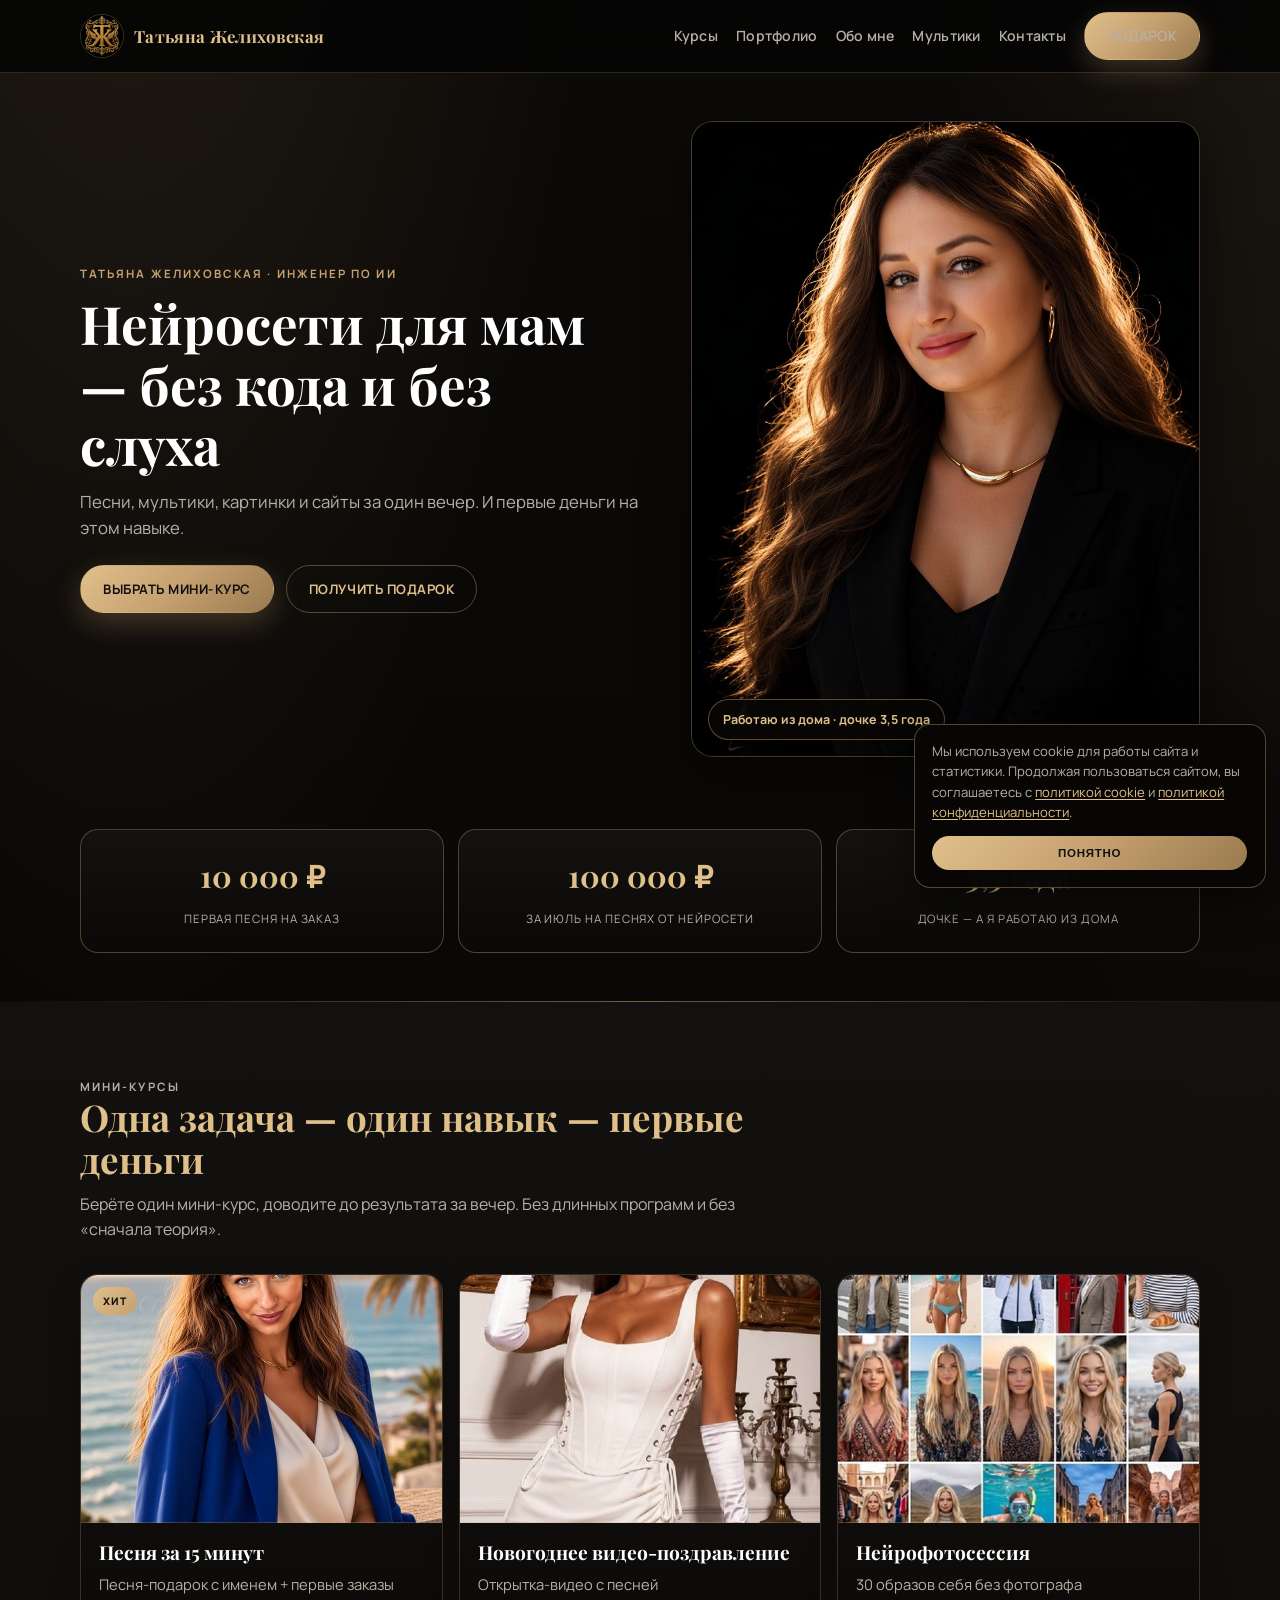
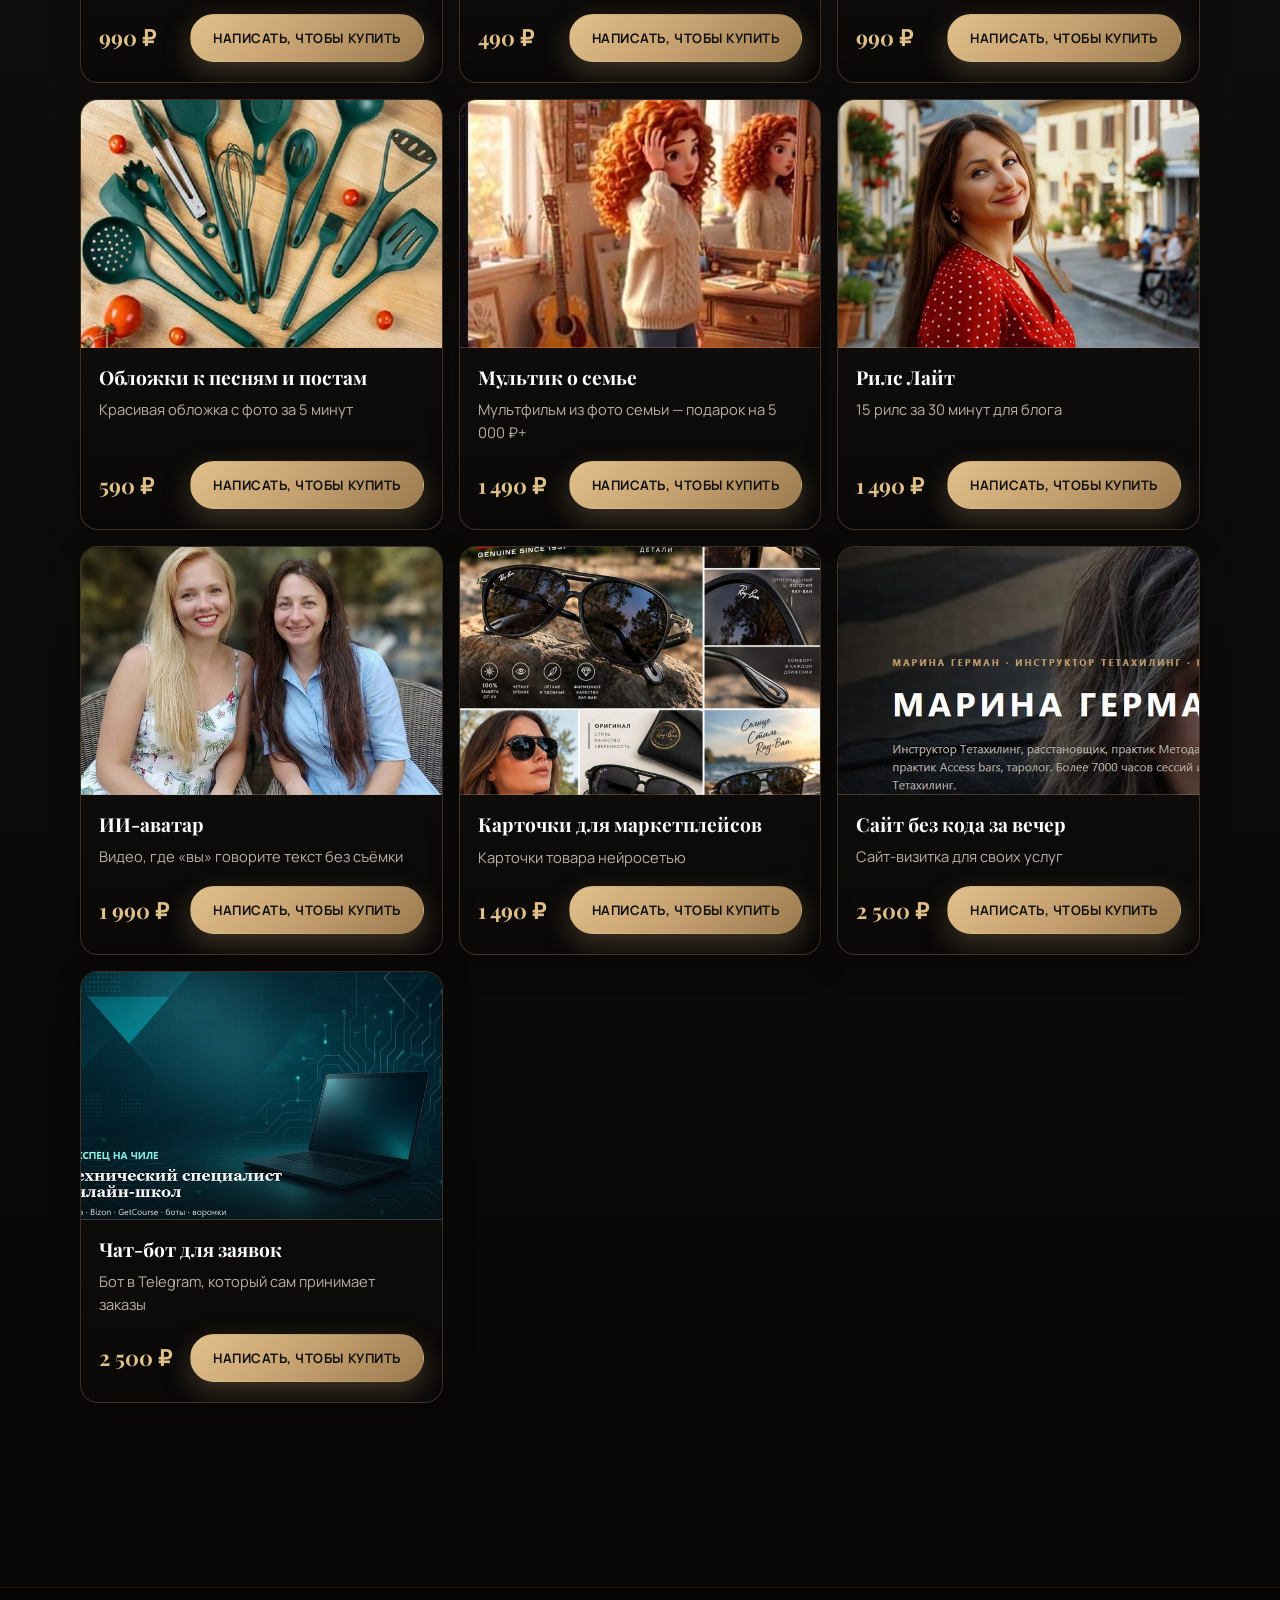
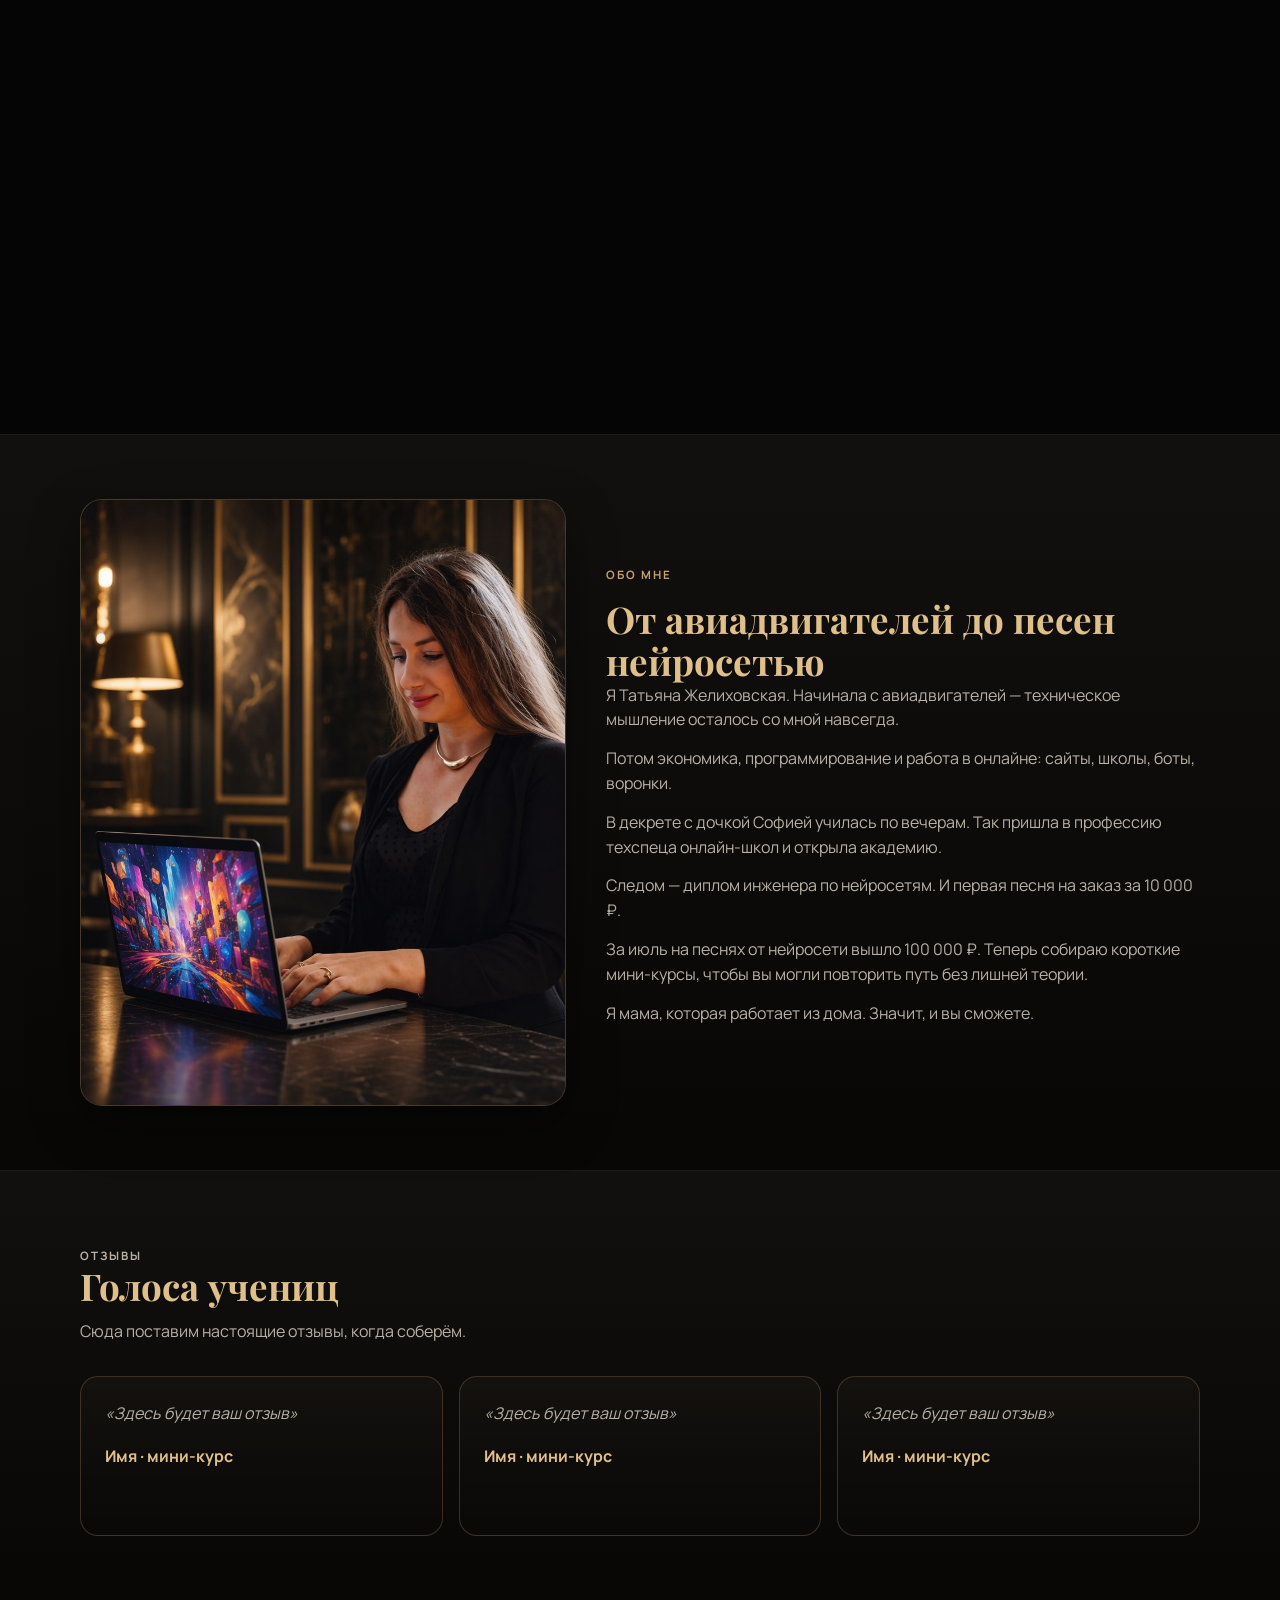
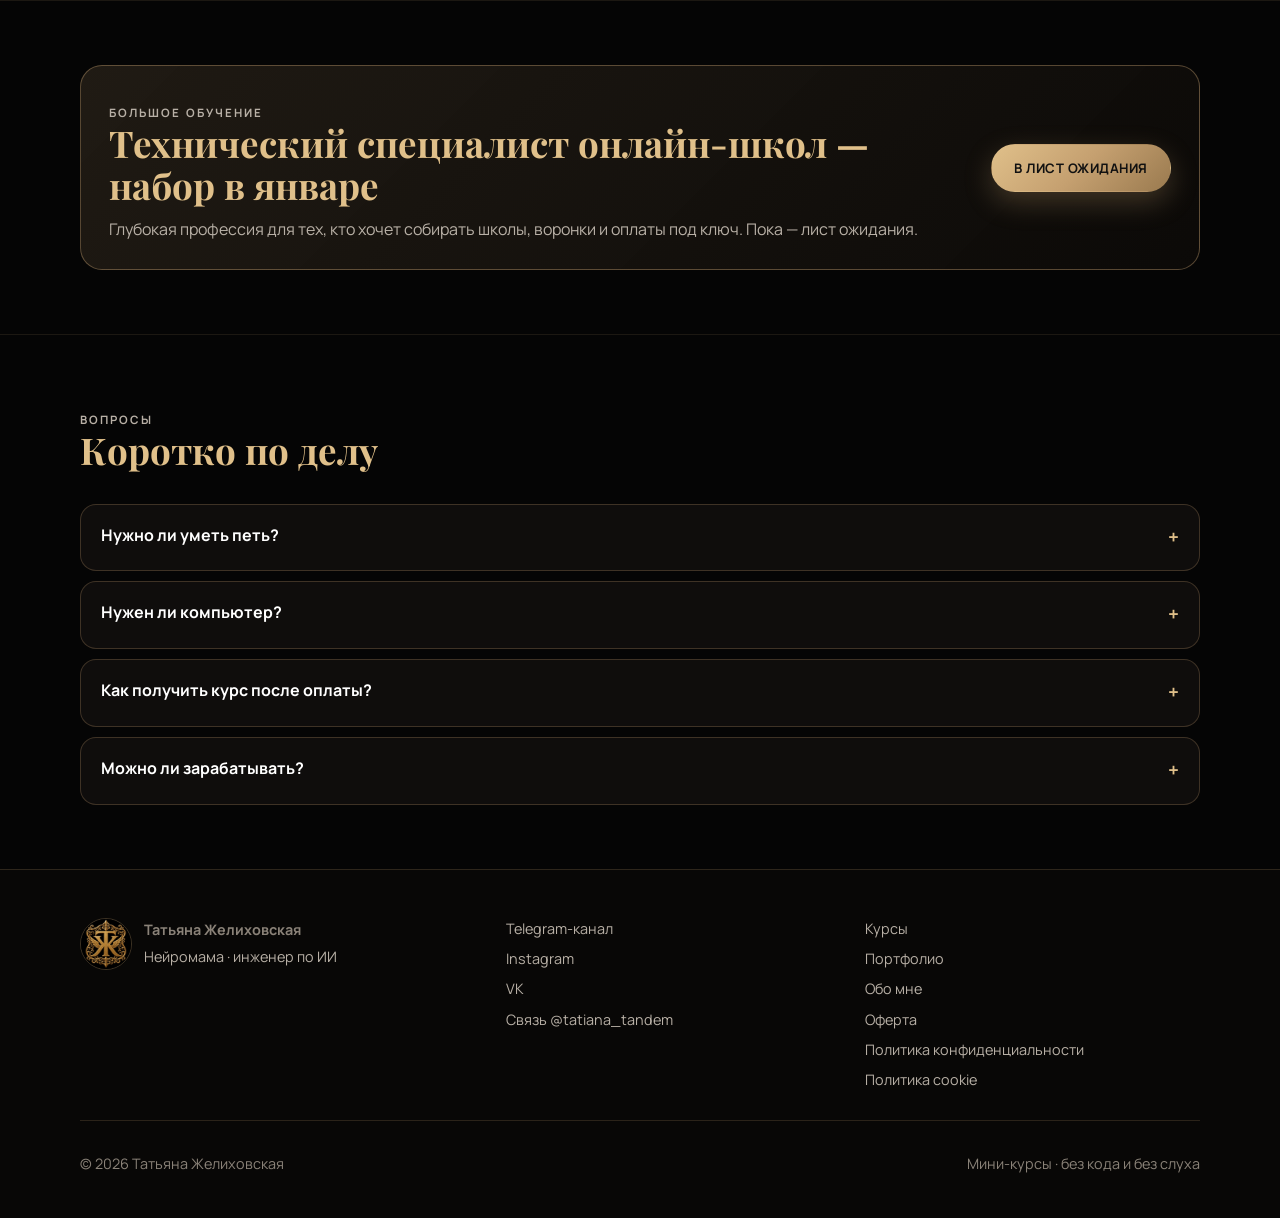
==== index.html @ c1529c96 "Publish black-and-gold site with crest logo and full portfolio. Co-authored-by: Cursor <cursoragent@" ====
﻿<!DOCTYPE html>
<html lang="ru">
<head>
  <meta charset="UTF-8" />
  <meta name="viewport" content="width=device-width, initial-scale=1" />
  <title>Нейросети для мам — мини-курсы Татьяны Желиховской</title>
  <meta name="description" content="Песни, мультики, картинки и сайты за один вечер — без кода и без слуха. Мини-курсы Нейромамы с первыми деньгами на навыке." />
  <meta property="og:title" content="Нейросети для мам — без кода и без слуха" />
  <meta property="og:description" content="Мини-курсы Татьяны Желиховской: песни, мультики, фото, рилс и сайты. Первые деньги на навыке." />
  <meta property="og:image" content="https://tatianaanatolievnadta-ops.github.io/TatianaZhelihovskaya/assets/og.jpg" />
  <meta property="og:type" content="website" />
  <meta property="og:locale" content="ru_RU" />
  <link rel="icon" href="assets/favicon.png" type="image/png" />
  <link rel="apple-touch-icon" href="assets/apple-touch-icon.png" />
  <link rel="preconnect" href="https://fonts.googleapis.com" />
  <link rel="preconnect" href="https://fonts.gstatic.com" crossorigin />
  <link href="https://fonts.googleapis.com/css2?family=Manrope:wght@400;500;600;700&family=Playfair+Display:wght@700;800;900&display=swap" rel="stylesheet" />
  <link rel="stylesheet" href="css/styles.css?v=blackgold2" />
</head>
<body>
  <nav class="site-nav" aria-label="Главная навигация">
    <div class="wrap">
      <a class="brand" href="index.html">
        <img src="assets/logo.png" alt="ТЖ" width="44" height="44" />
        <span>Татьяна Желиховская</span>
      </a>
      <button class="nav-toggle" type="button" aria-label="Меню" aria-expanded="false">
        <span></span><span></span><span></span>
      </button>
      <div class="nav-links">
        <a href="#courses">Курсы</a>
        <a href="portfolio.html">Портфолио</a>
        <a href="about.html">Обо мне</a>
        <a href="multiki.html">Мультики</a>
        <a href="#contacts">Контакты</a>
        <a class="btn btn-gold" href="https://t.me/AkademiyaTandem_TATIANAZHELIKH" target="_blank" rel="noopener">Подарок</a>
      </div>
    </div>
  </nav>

  <header class="hero">
    <div class="wrap hero-grid">
      <div class="reveal">
        <p class="eyebrow">Татьяна Желиховская · инженер по ИИ</p>
        <h1>Нейросети для мам — без кода и без слуха</h1>
        <p class="lead">Песни, мультики, картинки и сайты за один вечер. И первые деньги на этом навыке.</p>
        <div class="hero-actions">
          <a class="btn btn-gold" href="#courses">Выбрать мини-курс</a>
          <a class="btn btn-ghost" href="https://t.me/AkademiyaTandem_TATIANAZHELIKH" target="_blank" rel="noopener">Получить подарок</a>
        </div>
      </div>
      <div class="hero-photo reveal">
        <img src="assets/tatiana.jpg" alt="Татьяна Желиховская" width="800" height="1000" />
        <div class="hero-badge">Работаю из дома · дочке 3,5 года</div>
      </div>
    </div>
  </header>

  <section class="stats" aria-label="Цифры">
    <div class="wrap">
      <div class="stats-grid">
        <article class="stat reveal"><b>10 000 ₽</b><span>первая песня на заказ</span></article>
        <article class="stat reveal"><b>100 000 ₽</b><span>за июль на песнях от нейросети</span></article>
        <article class="stat reveal"><b>3,5 года</b><span>дочке — а я работаю из дома</span></article>
      </div>
    </div>
  </section>

  <hr class="gold-line" />

  <section class="section-cream" id="courses">
    <div class="wrap">
      <div class="section-head reveal">
        <p class="eyebrow">Мини-курсы</p>
        <h2>Одна задача — один навык — первые деньги</h2>
        <p>Берёте один мини-курс, доводите до результата за вечер. Без длинных программ и без «сначала теория».</p>
      </div>

      <div class="courses-grid">
        <article class="course-card reveal">
          <span class="badge-hit">Хит</span>
          <div class="thumb" style="background-image:url('assets/course-thumbs/pesnya.jpg')"></div>
          <div class="card-body">
            <h3>Песня за 15 минут</h3>
            <p>Песня-подарок с именем + первые заказы</p>
            <div class="price-row">
              <span class="price">990 ₽</span>
              <a class="btn btn-gold" href="#" data-buy="pesnya">Купить</a>
            </div>
          </div>
        </article>

        <article class="course-card reveal">
          <div class="thumb" style="background-image:url('assets/course-thumbs/novyi-god.jpg')"></div>
          <div class="card-body">
            <h3>Новогоднее видео-поздравление</h3>
            <p>Открытка-видео с песней</p>
            <div class="price-row">
              <span class="price">490 ₽</span>
              <a class="btn btn-gold" href="#" data-buy="novyi-god">Купить</a>
            </div>
          </div>
        </article>

        <article class="course-card reveal">
          <div class="thumb" style="background-image:url('assets/course-thumbs/fotosessiya.jpg')"></div>
          <div class="card-body">
            <h3>Нейрофотосессия</h3>
            <p>30 образов себя без фотографа</p>
            <div class="price-row">
              <span class="price">990 ₽</span>
              <a class="btn btn-gold" href="#" data-buy="fotosessiya">Купить</a>
            </div>
          </div>
        </article>

        <article class="course-card reveal">
          <div class="thumb" style="background-image:url('assets/course-thumbs/oblozhki.jpg')"></div>
          <div class="card-body">
            <h3>Обложки к песням и постам</h3>
            <p>Красивая обложка с фото за 5 минут</p>
            <div class="price-row">
              <span class="price">590 ₽</span>
              <a class="btn btn-gold" href="#" data-buy="oblozhki">Купить</a>
            </div>
          </div>
        </article>

        <article class="course-card reveal">
          <div class="thumb" style="background-image:url('assets/course-thumbs/multik.jpg')"></div>
          <div class="card-body">
            <h3>Мультик о семье</h3>
            <p>Мультфильм из фото семьи — подарок на 5 000 ₽+</p>
            <div class="price-row">
              <span class="price">1 490 ₽</span>
              <a class="btn btn-gold" href="#" data-buy="multik">Купить</a>
            </div>
          </div>
        </article>

        <article class="course-card reveal">
          <div class="thumb" style="background-image:url('assets/course-thumbs/rils.jpg')"></div>
          <div class="card-body">
            <h3>Рилс Лайт</h3>
            <p>15 рилс за 30 минут для блога</p>
            <div class="price-row">
              <span class="price">1 490 ₽</span>
              <a class="btn btn-gold" href="#" data-buy="rils">Купить</a>
            </div>
          </div>
        </article>

        <article class="course-card reveal">
          <div class="thumb" style="background-image:url('assets/course-thumbs/avatar.jpg')"></div>
          <div class="card-body">
            <h3>ИИ-аватар</h3>
            <p>Видео, где «вы» говорите текст без съёмки</p>
            <div class="price-row">
              <span class="price">1 990 ₽</span>
              <a class="btn btn-gold" href="#" data-buy="avatar">Купить</a>
            </div>
          </div>
        </article>

        <article class="course-card reveal">
          <div class="thumb" style="background-image:url('assets/course-thumbs/marketplace.jpg')"></div>
          <div class="card-body">
            <h3>Карточки для маркетплейсов</h3>
            <p>Карточки товара нейросетью</p>
            <div class="price-row">
              <span class="price">1 490 ₽</span>
              <a class="btn btn-gold" href="#" data-buy="marketplace">Купить</a>
            </div>
          </div>
        </article>

        <article class="course-card reveal">
          <div class="thumb" style="background-image:url('assets/course-thumbs/sait.jpg')"></div>
          <div class="card-body">
            <h3>Сайт без кода за вечер</h3>
            <p>Сайт-визитка для своих услуг</p>
            <div class="price-row">
              <span class="price">2 500 ₽</span>
              <a class="btn btn-gold" href="#" data-buy="sait">Купить</a>
            </div>
          </div>
        </article>

        <article class="course-card reveal">
          <div class="thumb" style="background-image:url('assets/course-thumbs/bot.jpg')"></div>
          <div class="card-body">
            <h3>Чат-бот для заявок</h3>
            <p>Бот в Telegram, который сам принимает заказы</p>
            <div class="price-row">
              <span class="price">2 500 ₽</span>
              <a class="btn btn-gold" href="#" data-buy="bot">Купить</a>
            </div>
          </div>
        </article>
      </div>

      <div class="bundle reveal">
        <div>
          <strong>Нейромама: старт</strong>
          <span>4 любых мини-курса за 3 990 ₽</span>
        </div>
        <a class="btn btn-gold" href="#" data-buy="paket">Купить пакет</a>
      </div>
    </div>
  </section>

  <section id="pesnya">
    <div class="wrap feature">
      <div class="reveal">
        <p class="eyebrow">Хит · подробнее</p>
        <h2>Песня за 15 минут</h2>
        <p class="lead" style="max-width:none">Практический гайд: от идеи до готового трека. Без нот, без студии, без вокала. Сразу с блоком про заказы.</p>
        <ul class="checklist">
          <li>формула промпта, которая «звучит»</li>
          <li>12 стилей и 6 поводов для подарка</li>
          <li>новогодний блок</li>
          <li>цены, скрипты и ответы на возражения</li>
          <li>план «7 дней до первой оплаты»</li>
        </ul>
      </div>
      <div class="feature-panel reveal">
        <p class="eyebrow">Для кого</p>
        <p style="margin:0 0 8px;color:var(--muted)">Мамам и женщинам, которые хотят сделать песню-подарок или брать заказы из дома — без слуха и без кода.</p>
        <p class="eyebrow" style="margin-top:18px">Цена</p>
        <div class="price">990 ₽</div>
        <a class="btn btn-gold" href="#" data-buy="pesnya" style="width:100%">Купить</a>
      </div>
    </div>
  </section>

  <section class="section-mint" id="about">
    <div class="wrap about-grid">
      <div class="about-photo reveal">
        <img src="assets/tatiana-laptop.jpg" alt="Татьяна за ноутбуком" width="800" height="1000" />
      </div>
      <div class="about-copy reveal">
        <p class="eyebrow">Обо мне</p>
        <h2>От авиадвигателей до песен нейросетью</h2>
        <p>Я Татьяна Желиховская. Начинала с авиадвигателей — техническое мышление осталось со мной навсегда.</p>
        <p>Потом экономика, программирование и работа в онлайне: сайты, школы, боты, воронки.</p>
        <p>В декрете с дочкой Софией училась по вечерам. Так пришла в профессию техспеца онлайн-школ и открыла академию.</p>
        <p>Следом — диплом инженера по нейросетям. И первая песня на заказ за 10 000 ₽.</p>
        <p>За июль на песнях от нейросети вышло 100 000 ₽. Теперь собираю короткие мини-курсы, чтобы вы могли повторить путь без лишней теории.</p>
        <p>Я мама, которая работает из дома. Значит, и вы сможете.</p>
      </div>
    </div>
  </section>

  <section class="section-cream" id="reviews">
    <div class="wrap">
      <div class="section-head reveal">
        <p class="eyebrow">Отзывы</p>
        <h2>Голоса учениц</h2>
        <p>Сюда поставим настоящие отзывы, когда соберём.</p>
      </div>
      <div class="reviews-grid">
        <!-- ЗАМЕНИТЬ на реальный отзыв -->
        <article class="review reveal">
          <p>«Здесь будет ваш отзыв»</p>
          <p class="who">Имя · мини-курс</p>
        </article>
        <!-- ЗАМЕНИТЬ на реальный отзыв -->
        <article class="review reveal">
          <p>«Здесь будет ваш отзыв»</p>
          <p class="who">Имя · мини-курс</p>
        </article>
        <!-- ЗАМЕНИТЬ на реальный отзыв -->
        <article class="review reveal">
          <p>«Здесь будет ваш отзыв»</p>
          <p class="who">Имя · мини-курс</p>
        </article>
      </div>
    </div>
  </section>

  <section id="techspec">
    <div class="wrap">
      <div class="announce reveal">
        <div>
          <p class="eyebrow">Большое обучение</p>
          <h2>Технический специалист онлайн-школ — набор в январе</h2>
          <p>Глубокая профессия для тех, кто хочет собирать школы, воронки и оплаты под ключ. Пока — лист ожидания.</p>
        </div>
        <a class="btn btn-gold" href="https://t.me/tatiana_tandem" target="_blank" rel="noopener">В лист ожидания</a>
      </div>
    </div>
  </section>

  <section id="faq">
    <div class="wrap">
      <div class="section-head reveal">
        <p class="eyebrow">Вопросы</p>
        <h2>Коротко по делу</h2>
      </div>
      <div class="faq-list">
        <details class="faq-item reveal">
          <summary>Нужно ли уметь петь?</summary>
          <div class="answer">Нет. Голос и минус собирает нейросеть. Вам нужен смысл и промпт.</div>
        </details>
        <details class="faq-item reveal">
          <summary>Нужен ли компьютер?</summary>
          <div class="answer">Хватит ноутбука. Многое можно сделать с телефона.</div>
        </details>
        <details class="faq-item reveal">
          <summary>Как получить курс после оплаты?</summary>
          <div class="answer">Сразу — ссылкой на материалы. Без ожидания потока.</div>
        </details>
        <details class="faq-item reveal">
          <summary>Можно ли зарабатывать?</summary>
          <div class="answer">Да. В каждом курсе есть блок про заказы. Результат зависит от вас: сколько сделаете и предложите.</div>
        </details>
      </div>
    </div>
  </section>

  <footer class="site-footer" id="contacts">
    <div class="wrap">
      <div class="footer-grid">
        <div class="footer-brand">
          <img src="assets/logo.png" alt="ТЖ" width="52" height="52" />
          <div>
            <strong>Татьяна Желиховская</strong>
            <div style="color:var(--muted);margin-top:4px">Нейромама · инженер по ИИ</div>
          </div>
        </div>
        <div class="footer-links">
          <a href="https://t.me/AkademiyaTandem_TATIANAZHELIKH" target="_blank" rel="noopener">Telegram-канал</a>
          <a href="https://www.instagram.com/neuromoms.tata/" target="_blank" rel="noopener">Instagram</a>
          <a href="https://vk.ru/neuromoms" target="_blank" rel="noopener">VK</a>
          <a href="https://t.me/tatiana_tandem" target="_blank" rel="noopener">Связь @tatiana_tandem</a>
        </div>
        <div class="footer-links">
          <a href="#courses">Курсы</a>
          <a href="portfolio.html">Портфолио</a>
          <a href="about.html">Обо мне</a>
          <a href="oferta.html">Оферта</a>
          <a href="privacy.html">Политика конфиденциальности</a>
          <a href="cookies.html">Политика cookie</a>
        </div>
      </div>
      <div class="footer-bottom">
        <p>© <span id="y"></span> Татьяна Желиховская</p>
        <p>Мини-курсы · без кода и без слуха</p>
      </div>
    </div>
  </footer>

  <script src="assets/main.js"></script>

  <div id="cookie-banner" class="tj-cookie-banner" role="dialog" aria-label="Уведомление о cookie" hidden>
    <p class="tj-cookie-text">
      Мы используем cookie для работы сайта и статистики.
      Продолжая пользоваться сайтом, вы соглашаетесь с
      <a href="cookies.html">политикой cookie</a>
      и
      <a href="privacy.html">политикой конфиденциальности</a>.
    </p>
    <button type="button" id="cookie-accept" class="tj-cookie-btn">Понятно</button>
  </div>
  <script>
  (function(){
    var key='tj-cookie-accepted';
    var banner=document.getElementById('cookie-banner');
    var btn=document.getElementById('cookie-accept');
    if(!banner) return;
    try{ if(!localStorage.getItem(key)) banner.hidden=false; }catch(e){ banner.hidden=false; }
    if(btn){ btn.addEventListener('click',function(){ try{ localStorage.setItem(key,'1'); }catch(e){} banner.hidden=true; }); }
  })();
  </script>

</body>
</html>
---- css/styles.css ----
:root {
  --bg: #050505;
  --bg-2: #0c0a08;
  --panel: #141210;
  --ink: #ffffff;
  --muted: #b8b0a6;
  --muted-2: #8a8278;
  --line: rgba(197, 160, 112, 0.28);
  --gold: #c5a070;
  --gold-bright: #e0c08a;
  --gold-dim: #9a7a4f;
  --cream: #f5efe6;
  --radius: 18px;
  --shadow: 0 18px 50px rgba(0, 0, 0, 0.45);
  --font-display: "Playfair Display", Georgia, serif;
  --font-body: "Manrope", system-ui, sans-serif;
}

*,
*::before,
*::after { box-sizing: border-box; }

html { scroll-behavior: smooth; }

body {
  margin: 0;
  min-height: 100vh;
  font-family: var(--font-body);
  font-size: 16px;
  line-height: 1.55;
  color: var(--ink);
  background:
    radial-gradient(ellipse 70% 50% at 10% -10%, rgba(197, 160, 112, 0.14), transparent 55%),
    radial-gradient(ellipse 55% 40% at 100% 0%, rgba(197, 160, 112, 0.08), transparent 50%),
    linear-gradient(180deg, #0c0a08 0%, #050505 40%, #050505 100%);
  -webkit-font-smoothing: antialiased;
}

img { max-width: 100%; display: block; height: auto; }
a { color: inherit; text-decoration: none; }
ul { margin: 0; padding: 0; list-style: none; }

.wrap {
  width: min(1120px, calc(100% - 32px));
  margin-inline: auto;
}

.eyebrow {
  margin: 0 0 10px;
  font-size: 0.72rem;
  letter-spacing: 0.18em;
  text-transform: uppercase;
  color: var(--gold);
  font-weight: 700;
}

h1, h2, h3 {
  font-family: var(--font-display);
  font-weight: 700;
  line-height: 1.15;
  margin: 0;
  color: var(--ink);
}

h1 { font-size: clamp(2rem, 5.5vw, 3.3rem); }
h2 { font-size: clamp(1.55rem, 3.5vw, 2.3rem); color: var(--gold-bright); }
h3 { font-size: 1.2rem; }

.lead {
  margin: 14px 0 0;
  color: var(--muted);
  font-size: 1.05rem;
  max-width: 36rem;
}

.gold-line {
  height: 1px;
  background: linear-gradient(90deg, transparent, rgba(197, 160, 112, 0.55), transparent);
  border: 0;
  margin: 0;
}

.tag {
  margin: 0;
  font-size: 0.72rem;
  letter-spacing: 0.1em;
  text-transform: uppercase;
  color: var(--gold);
  font-weight: 700;
}

/* —— Nav —— */
.site-nav {
  position: sticky;
  top: 0;
  z-index: 50;
  backdrop-filter: blur(14px);
  background: rgba(5, 5, 5, 0.9);
  border-bottom: 1px solid rgba(197, 160, 112, 0.22);
}

.site-nav .wrap {
  display: flex;
  align-items: center;
  justify-content: space-between;
  gap: 16px;
  min-height: 72px;
  position: relative;
}

.brand {
  display: inline-flex;
  align-items: center;
  gap: 10px;
  font-family: var(--font-display);
  font-weight: 700;
  letter-spacing: 0.02em;
  font-size: 1.05rem;
}

.brand span { color: var(--gold-bright); }

.brand img {
  width: 44px;
  height: 44px;
  border-radius: 50%;
  border: 1px solid var(--line);
  object-fit: cover;
}

.nav-links {
  display: flex;
  align-items: center;
  gap: 18px;
  flex-wrap: wrap;
}

.nav-links a {
  color: var(--muted);
  font-size: 0.88rem;
  font-weight: 600;
  letter-spacing: 0.02em;
}

.nav-links a:hover,
.nav-links a[aria-current="page"] { color: var(--gold-bright); }

.nav-cta,
.top-btn {
  display: inline-flex;
  align-items: center;
  justify-content: center;
  border-radius: 999px;
  padding: 0.4rem 0.9rem;
  font-size: 0.68rem;
  font-weight: 700;
  letter-spacing: 0.06em;
  text-transform: uppercase;
  background: linear-gradient(135deg, var(--gold-bright), var(--gold), var(--gold-dim));
  color: #111;
  white-space: nowrap;
}

.nav-toggle {
  display: none;
  width: 44px;
  height: 44px;
  border: 1px solid var(--line);
  border-radius: 12px;
  background: transparent;
  color: var(--gold-bright);
  cursor: pointer;
}

.nav-toggle span {
  display: block;
  width: 18px;
  height: 2px;
  margin: 4px auto;
  background: currentColor;
}

/* —— Buttons —— */
.btn {
  display: inline-flex;
  align-items: center;
  justify-content: center;
  gap: 8px;
  min-height: 48px;
  padding: 12px 22px;
  border-radius: 999px;
  font-weight: 700;
  font-size: 0.82rem;
  letter-spacing: 0.04em;
  text-transform: uppercase;
  border: 1px solid transparent;
  transition: transform 0.2s ease, filter 0.2s ease, border-color 0.2s ease;
  cursor: pointer;
}

.btn:hover { transform: translateY(-2px); }

.btn-gold,
.btn-primary {
  background: linear-gradient(135deg, var(--gold-bright), var(--gold), var(--gold-dim));
  color: #111;
  box-shadow: 0 10px 28px rgba(197, 160, 112, 0.28);
}

.btn-gold:hover,
.btn-primary:hover { filter: brightness(1.05); }

.btn-ghost {
  background: transparent;
  color: var(--gold-bright);
  border-color: rgba(197, 160, 112, 0.4);
}

.btn-ghost:hover { border-color: var(--gold); color: #fff; }

.hero-actions,
.cta-row {
  display: flex;
  flex-wrap: wrap;
  gap: 12px;
  margin-top: 24px;
}

/* —— Hero —— */
.hero {
  position: relative;
  padding: 48px 0 64px;
  overflow: hidden;
}

.hero-grid {
  display: grid;
  gap: 36px;
  align-items: center;
}

@media (min-width: 900px) {
  .hero-grid { grid-template-columns: 1.05fr 0.95fr; gap: 48px; }
}

.hero-photo,
.about-photo,
.photo-slot {
  position: relative;
  border-radius: 22px;
  overflow: hidden;
  box-shadow: var(--shadow);
  border: 1px solid var(--line);
  background: var(--panel);
}

.hero-photo img,
.about-photo img,
.photo-slot img {
  width: 100%;
  aspect-ratio: 4 / 5;
  object-fit: cover;
}

.hero-badge {
  position: absolute;
  left: 16px;
  bottom: 16px;
  padding: 10px 14px;
  border-radius: 999px;
  background: rgba(8, 7, 6, 0.88);
  border: 1px solid rgba(197, 160, 112, 0.45);
  font-size: 0.78rem;
  font-weight: 700;
  color: var(--gold-bright);
}

.page-hero {
  padding: 40px 0 12px;
}

.page-hero p {
  margin-top: 12px;
  color: var(--muted);
  max-width: 40rem;
}

/* —— Stats —— */
.stats { padding: 8px 0 48px; }

.stats-grid {
  display: grid;
  gap: 14px;
  grid-template-columns: 1fr;
}

@media (min-width: 720px) {
  .stats-grid { grid-template-columns: repeat(3, 1fr); }
}

.stat {
  padding: 22px 20px;
  border-radius: var(--radius);
  background: linear-gradient(180deg, #141210, #0a0908);
  border: 1px solid rgba(197, 160, 112, 0.35);
  text-align: center;
}

.stat b {
  display: block;
  font-family: var(--font-display);
  font-size: clamp(1.4rem, 3vw, 1.9rem);
  color: var(--gold-bright);
  margin-bottom: 6px;
}

.stat span {
  color: var(--muted);
  font-size: 0.72rem;
  letter-spacing: 0.08em;
  text-transform: uppercase;
}

/* —— Sections —— */
section { padding: 64px 0; }
section + section { border-top: 1px solid rgba(197, 160, 112, 0.12); }

.section-head {
  max-width: 42rem;
  margin-bottom: 32px;
}

.section-head p { color: var(--muted); margin: 12px 0 0; }

.section-cream,
.section-mint {
  background: linear-gradient(180deg, rgba(20, 18, 16, 0.9), rgba(8, 7, 6, 0.95));
  color: var(--ink);
}

.section-cream .eyebrow,
.section-mint .eyebrow { color: var(--gold); }

.section-cream .section-head p,
.section-cream .muted,
.section-mint p { color: var(--muted); }

.section-cream h2,
.section-cream h3,
.section-mint h2,
.section-mint h3 { color: var(--gold-bright); }

/* —— Course cards —— */
.courses-grid {
  display: grid;
  gap: 16px;
  grid-template-columns: 1fr;
}

@media (min-width: 640px) {
  .courses-grid { grid-template-columns: repeat(2, 1fr); }
}

@media (min-width: 980px) {
  .courses-grid { grid-template-columns: repeat(3, 1fr); }
}

.course-card {
  position: relative;
  display: flex;
  flex-direction: column;
  border-radius: var(--radius);
  overflow: hidden;
  border: 1px solid rgba(197, 160, 112, 0.25);
  background: linear-gradient(180deg, rgba(28, 24, 20, 0.55), rgba(10, 9, 8, 0.95));
  box-shadow: 0 10px 30px rgba(0, 0, 0, 0.25);
}

.course-card .thumb {
  aspect-ratio: 16 / 11;
  background: #0a0908 center / cover no-repeat;
  border-bottom: 1px solid var(--line);
}

.course-card .card-body {
  display: flex;
  flex-direction: column;
  gap: 10px;
  padding: 18px 18px 20px;
  flex: 1;
}

.course-card .icon {
  display: none;
}

.course-card h3 { color: #fff; }

.course-card p {
  margin: 0;
  color: var(--muted);
  font-size: 0.92rem;
  flex: 1;
}

.badge-hit {
  position: absolute;
  top: 12px;
  left: 12px;
  z-index: 2;
  padding: 6px 10px;
  border-radius: 999px;
  background: linear-gradient(135deg, var(--gold-bright), var(--gold));
  color: #111;
  font-size: 0.65rem;
  font-weight: 800;
  letter-spacing: 0.08em;
  text-transform: uppercase;
}

.price-row {
  display: flex;
  align-items: center;
  justify-content: space-between;
  gap: 12px;
  margin-top: 8px;
}

.price {
  font-family: var(--font-display);
  font-size: 1.35rem;
  color: var(--gold-bright);
  font-weight: 700;
}

.bundle {
  margin-top: 22px;
  display: flex;
  flex-wrap: wrap;
  align-items: center;
  justify-content: space-between;
  gap: 16px;
  padding: 22px 24px;
  border-radius: 18px;
  border: 1px solid rgba(197, 160, 112, 0.4);
  background: linear-gradient(135deg, rgba(197, 160, 112, 0.16), rgba(12, 10, 8, 0.95));
}

.bundle strong {
  display: block;
  color: var(--gold-bright);
  font-size: 1.1rem;
}

.bundle span { color: var(--muted); }

/* —— Feature / about / reviews —— */
.feature {
  display: grid;
  gap: 28px;
  align-items: center;
}

@media (min-width: 900px) {
  .feature { grid-template-columns: 1.1fr 0.9fr; }
}

.checklist {
  display: grid;
  gap: 10px;
  margin: 18px 0 0;
}

.checklist li {
  display: grid;
  grid-template-columns: 22px 1fr;
  gap: 10px;
  color: var(--muted);
}

.checklist li::before {
  content: "✓";
  color: var(--gold-bright);
  font-weight: 700;
}

.feature-panel {
  padding: 28px;
  border-radius: 22px;
  background: linear-gradient(165deg, rgba(28, 24, 20, 0.8), rgba(10, 9, 8, 0.98));
  border: 1px solid rgba(197, 160, 112, 0.35);
  box-shadow: var(--shadow);
}

.feature-panel .price {
  font-size: 2.2rem;
  margin: 8px 0 18px;
}

.about-grid {
  display: grid;
  gap: 28px;
  align-items: center;
}

@media (min-width: 880px) {
  .about-grid { grid-template-columns: 0.9fr 1.1fr; gap: 40px; }
}

.about-copy p {
  margin: 0 0 14px;
  color: var(--muted);
}

.reviews-grid {
  display: grid;
  gap: 16px;
}

@media (min-width: 800px) {
  .reviews-grid { grid-template-columns: repeat(3, 1fr); }
}

.review {
  padding: 24px;
  border-radius: var(--radius);
  background: linear-gradient(180deg, rgba(28, 24, 20, 0.5), rgba(10, 9, 8, 0.95));
  border: 1px solid rgba(197, 160, 112, 0.25);
  min-height: 160px;
}

.review p {
  margin: 0;
  color: var(--muted);
  font-style: italic;
}

.review .who {
  margin-top: 18px;
  font-style: normal;
  font-weight: 700;
  color: var(--gold-bright);
}

.announce {
  display: grid;
  gap: 18px;
  padding: 28px;
  border-radius: 22px;
  background: linear-gradient(135deg, rgba(197, 160, 112, 0.14), rgba(12, 10, 8, 0.96));
  border: 1px solid rgba(197, 160, 112, 0.4);
}

@media (min-width: 800px) {
  .announce {
    grid-template-columns: 1fr auto;
    align-items: center;
  }
}

.announce p { color: var(--muted); margin: 10px 0 0; }

.faq-list { display: grid; gap: 10px; }

.faq-item {
  border: 1px solid rgba(197, 160, 112, 0.25);
  border-radius: 16px;
  background: rgba(20, 18, 16, 0.7);
  overflow: hidden;
}

.faq-item summary {
  list-style: none;
  cursor: pointer;
  padding: 18px 20px;
  font-weight: 700;
  display: flex;
  justify-content: space-between;
  gap: 12px;
}

.faq-item summary::-webkit-details-marker { display: none; }

.faq-item summary::after {
  content: "+";
  color: var(--gold-bright);
  font-size: 1.2rem;
}

.faq-item[open] summary::after { content: "–"; }

.faq-item .answer {
  padding: 0 20px 18px;
  color: var(--muted);
}

/* —— Portfolio / works —— */
.folio-grid {
  display: grid;
  gap: 16px;
  grid-template-columns: 1fr;
}

@media (min-width: 700px) {
  .folio-grid { grid-template-columns: 1fr 1fr; }
}

@media (min-width: 1000px) {
  .folio-grid { grid-template-columns: repeat(3, 1fr); }
}

.folio {
  display: flex;
  flex-direction: column;
  border: 1px solid rgba(197, 160, 112, 0.25);
  border-radius: var(--radius);
  overflow: hidden;
  background: linear-gradient(180deg, rgba(28, 24, 20, 0.45), rgba(10, 9, 8, 0.95));
  color: inherit;
  transition: border-color 0.2s ease, transform 0.2s ease;
}

.folio:hover {
  border-color: var(--gold);
  transform: translateY(-3px);
}

.folio-wide { grid-column: 1 / -1; }

.folio-shot {
  aspect-ratio: 16 / 11;
  background: #0a0908 center / cover no-repeat;
  border-bottom: 1px solid var(--line);
}

.folio-shot img {
  width: 100%;
  height: 100%;
  object-fit: cover;
}

.folio-body {
  padding: 18px 18px 22px;
  display: flex;
  flex-direction: column;
  gap: 8px;
  flex: 1;
}

.folio-body h3 { color: #fff; font-size: 1.25rem; }

.folio-body p {
  color: var(--muted);
  font-size: 0.92rem;
  flex: 1;
  margin: 0;
}

.folio-link {
  font-size: 0.78rem;
  letter-spacing: 0.08em;
  text-transform: uppercase;
  color: var(--gold-bright);
  margin-top: 6px;
}

.masonry,
.gallery-masonry {
  display: grid;
  gap: 14px;
  grid-template-columns: repeat(2, 1fr);
}

@media (min-width: 800px) {
  .masonry,
  .gallery-masonry { grid-template-columns: repeat(3, 1fr); }
}

@media (min-width: 1100px) {
  .masonry,
  .gallery-masonry { grid-template-columns: repeat(4, 1fr); }
}

.work,
.work-img {
  position: relative;
  min-height: 220px;
  border-radius: 16px;
  overflow: hidden;
  border: 1px solid rgba(197, 160, 112, 0.22);
  background: #0a0908 center / cover no-repeat;
  display: flex;
  flex-direction: column;
  justify-content: flex-end;
  padding: 14px;
  color: #fff;
}

.work-img::before {
  content: "";
  position: absolute;
  inset: 0;
  background: linear-gradient(180deg, transparent 35%, rgba(5, 5, 5, 0.9) 100%);
  z-index: 0;
}

.work-img .tag,
.work-img h3 {
  position: relative;
  z-index: 1;
  margin: 0;
}

.work-img h3 {
  font-size: 1rem;
  color: #fff;
  margin-top: 4px;
}

.split {
  display: grid;
  gap: 28px;
  align-items: center;
}

@media (min-width: 880px) {
  .split { grid-template-columns: 0.9fr 1.1fr; gap: 40px; }
}

.facts {
  display: grid;
  gap: 12px;
  margin-top: 22px;
}

.facts li {
  display: grid;
  grid-template-columns: 56px 1fr;
  gap: 12px;
  align-items: start;
  padding: 14px 16px;
  border: 1px solid rgba(197, 160, 112, 0.25);
  border-radius: 14px;
  background: rgba(20, 18, 16, 0.6);
}

.facts b {
  color: var(--gold-bright);
  font-family: var(--font-display);
  font-size: 1.2rem;
}

.facts span { color: var(--muted); font-size: 0.92rem; }

.plain-list {
  display: grid;
  gap: 10px;
  color: var(--muted);
}

.plain-list b { color: var(--gold-bright); }

.mini-h {
  margin: 0 0 14px;
  color: #fff;
  font-size: 1.15rem;
}

.role-grid {
  display: grid;
  gap: 14px;
}

@media (min-width: 700px) {
  .role-grid { grid-template-columns: 1fr 1fr; }
}

.role {
  padding: 20px;
  border-radius: 16px;
  border: 1px solid rgba(197, 160, 112, 0.25);
  background: linear-gradient(180deg, rgba(28, 24, 20, 0.45), rgba(10, 9, 8, 0.95));
}

.role h3 { color: #fff; margin-bottom: 8px; }
.role p { margin: 0; color: var(--muted); }

.timeline { display: grid; gap: 16px; }

.tl {
  padding: 20px 22px;
  border-left: 2px solid var(--gold);
  background: rgba(20, 18, 16, 0.55);
  border-radius: 0 16px 16px 0;
}

.tl-when {
  margin: 0 0 6px;
  color: var(--gold);
  font-size: 0.78rem;
  letter-spacing: 0.08em;
  text-transform: uppercase;
  font-weight: 700;
}

.tl-org { color: var(--muted-2); margin: 4px 0 10px; }
.tl p:last-child { margin: 0; color: var(--muted); }

.cta-band {
  padding: 32px;
  border-radius: 22px;
  border: 1px solid rgba(197, 160, 112, 0.4);
  background: linear-gradient(135deg, rgba(197, 160, 112, 0.14), rgba(12, 10, 8, 0.96));
}

.cta-band p { color: var(--muted); margin: 10px 0 0; }

.social-row {
  display: flex;
  flex-wrap: wrap;
  gap: 12px 18px;
  margin-top: 18px;
}

.social-row a { color: var(--gold-bright); text-decoration: underline; text-underline-offset: 3px; }

/* —— Media rail / viewer —— */
.media-rail {
  display: flex;
  gap: 16px;
  overflow-x: auto;
  padding-bottom: 12px;
  scroll-snap-type: x mandatory;
  -webkit-overflow-scrolling: touch;
}

.media-rail::-webkit-scrollbar { height: 6px; }
.media-rail::-webkit-scrollbar-thumb {
  background: rgba(197, 160, 112, 0.4);
  border-radius: 999px;
}

.media-card {
  flex: 0 0 min(280px, 78vw);
  scroll-snap-align: start;
  border: 1px solid rgba(197, 160, 112, 0.25);
  border-radius: 16px;
  background: rgba(20, 18, 16, 0.7);
  overflow: hidden;
}

.media-card-still { flex-basis: min(220px, 70vw); }

.media-video,
.media-card-still img {
  width: 100%;
  aspect-ratio: 9 / 14;
  object-fit: cover;
  display: block;
  background: #0a0908;
}

.media-video { aspect-ratio: 9 / 16; }

.media-meta { padding: 12px 14px 16px; }
.media-meta h3 {
  font-size: 1.02rem;
  margin-top: 4px;
  color: #fff;
}

.viewer {
  display: grid;
  grid-template-columns: 1.4fr 0.7fr;
  gap: 20px;
  align-items: start;
}

.viewer-stage {
  border: 1px solid rgba(197, 160, 112, 0.25);
  border-radius: 16px;
  overflow: hidden;
  background: #0a0908;
}

.viewer-video {
  width: 100%;
  aspect-ratio: 16 / 9;
  display: block;
  background: #000;
  object-fit: contain;
}

.viewer-nav {
  display: flex;
  align-items: center;
  justify-content: space-between;
  gap: 12px;
  padding: 12px 14px;
  border-top: 1px solid var(--line);
}

.viewer-caption {
  font-family: var(--font-display);
  font-size: 1.05rem;
  text-align: center;
  flex: 1;
  color: var(--gold-bright);
  margin: 0;
}

.viewer-btn {
  width: 44px;
  height: 44px;
  border: 1px solid var(--line);
  border-radius: 12px;
  background: transparent;
  color: var(--gold-bright);
  font-size: 1.2rem;
  cursor: pointer;
}

.viewer-btn:hover { border-color: var(--gold); color: #fff; }

.viewer-thumbs {
  display: grid;
  grid-template-columns: 1fr 1fr;
  gap: 10px;
  max-height: 520px;
  overflow-y: auto;
}

.viewer-thumb {
  position: relative;
  border: 1px solid rgba(197, 160, 112, 0.25);
  border-radius: 12px;
  background: #0a0908;
  padding: 0;
  cursor: pointer;
  overflow: hidden;
}

.viewer-thumb img {
  width: 100%;
  aspect-ratio: 16 / 10;
  object-fit: cover;
  display: block;
  opacity: 0.85;
}

.viewer-thumb span {
  position: absolute;
  left: 8px;
  bottom: 8px;
  font-size: 0.72rem;
  letter-spacing: 0.06em;
  text-transform: uppercase;
  background: rgba(8, 7, 6, 0.8);
  padding: 4px 8px;
  border-radius: 999px;
  color: var(--gold-bright);
}

.viewer-thumb.is-active { border-color: var(--gold); }
.viewer-thumb.is-active img { opacity: 1; }

@media (max-width: 860px) {
  .viewer { grid-template-columns: 1fr; }
  .viewer-thumbs {
    grid-template-columns: repeat(3, 1fr);
    max-height: none;
  }
}

/* —— Footer —— */
.site-footer,
footer {
  padding: 48px 0 28px;
  border-top: 1px solid rgba(197, 160, 112, 0.2);
  background: #080706;
}

.site-footer .wrap,
footer .wrap {
  display: block;
}

footer .wrap {
  display: flex;
  flex-wrap: wrap;
  justify-content: space-between;
  gap: 12px 20px;
  color: var(--muted-2);
  font-size: 0.9rem;
}

footer a { color: var(--gold-bright); }

.footer-grid {
  display: grid;
  gap: 24px;
}

@media (min-width: 800px) {
  .footer-grid {
    grid-template-columns: 1.2fr 1fr 1fr;
    align-items: start;
  }
}

.footer-brand {
  display: flex;
  gap: 12px;
  align-items: center;
}

.footer-brand img {
  width: 52px;
  height: 52px;
  border-radius: 50%;
  border: 1px solid var(--line);
  object-fit: cover;
}

.footer-links {
  display: grid;
  gap: 8px;
}

.footer-links a { color: var(--muted); }
.footer-links a:hover { color: var(--gold-bright); }

.footer-bottom {
  margin-top: 28px;
  padding-top: 18px;
  border-top: 1px solid rgba(197, 160, 112, 0.18);
  color: var(--muted-2);
  font-size: 0.9rem;
  display: flex;
  flex-wrap: wrap;
  gap: 12px 20px;
  justify-content: space-between;
}

/* —— Reveal —— */
.reveal {
  opacity: 0;
  transform: translateY(16px);
  transition: opacity 0.55s ease, transform 0.55s ease;
}

.reveal.is-visible,
.reveal.visible {
  opacity: 1;
  transform: none;
}

/* —— Legal —— */
.legal {
  padding: 48px 0 72px;
  max-width: 720px;
}

.legal p { color: var(--muted); }

/* —— Cookie banner shared —— */
.tj-cookie-banner {
  position: fixed;
  z-index: 90;
  left: max(0.75rem, env(safe-area-inset-left));
  right: max(0.75rem, env(safe-area-inset-right));
  bottom: max(0.75rem, env(safe-area-inset-bottom));
  max-width: 26rem;
  margin: 0 auto;
  padding: 1rem 1.1rem 1.05rem;
  border-radius: 16px;
  border: 1px solid rgba(197, 160, 112, 0.4);
  background: rgba(8, 7, 6, 0.96);
  backdrop-filter: blur(12px);
  box-shadow: 0 12px 40px rgba(0, 0, 0, 0.55);
  font-family: var(--font-body);
  color: var(--muted);
}

.tj-cookie-banner[hidden] { display: none !important; }

@media (min-width: 720px) {
  .tj-cookie-banner {
    left: auto;
    right: max(0.9rem, env(safe-area-inset-right));
    margin: 0;
    max-width: 22rem;
  }
}

.tj-cookie-text { margin: 0; font-size: 0.82rem; line-height: 1.55; }
.tj-cookie-text a {
  color: var(--gold-bright);
  text-decoration: underline;
  text-underline-offset: 2px;
}

.tj-cookie-btn {
  display: block;
  width: 100%;
  margin-top: 0.85rem;
  border: none;
  border-radius: 999px;
  cursor: pointer;
  padding: 0.7rem 1rem;
  font-size: 0.72rem;
  font-weight: 700;
  letter-spacing: 0.06em;
  text-transform: uppercase;
  color: #111;
  background: linear-gradient(135deg, var(--gold-bright), var(--gold), var(--gold-dim));
}

/* —— Mobile nav —— */
@media (max-width: 900px) {
  .nav-toggle { display: inline-grid; place-items: center; }

  .nav-links {
    display: none;
    position: absolute;
    left: 0;
    right: 0;
    top: 76px;
    flex-direction: column;
    align-items: stretch;
    gap: 0;
    padding: 10px;
    border-radius: 16px;
    background: #0c0a08;
    border: 1px solid rgba(197, 160, 112, 0.28);
    box-shadow: var(--shadow);
  }

  .nav-links.is-open { display: flex; }

  .nav-links a {
    padding: 12px 14px;
    border-radius: 12px;
  }

  .nav-links a:hover { background: rgba(197, 160, 112, 0.08); }

  .nav-cta { display: none; }

  .viewer-thumbs { grid-template-columns: repeat(2, 1fr); }
}
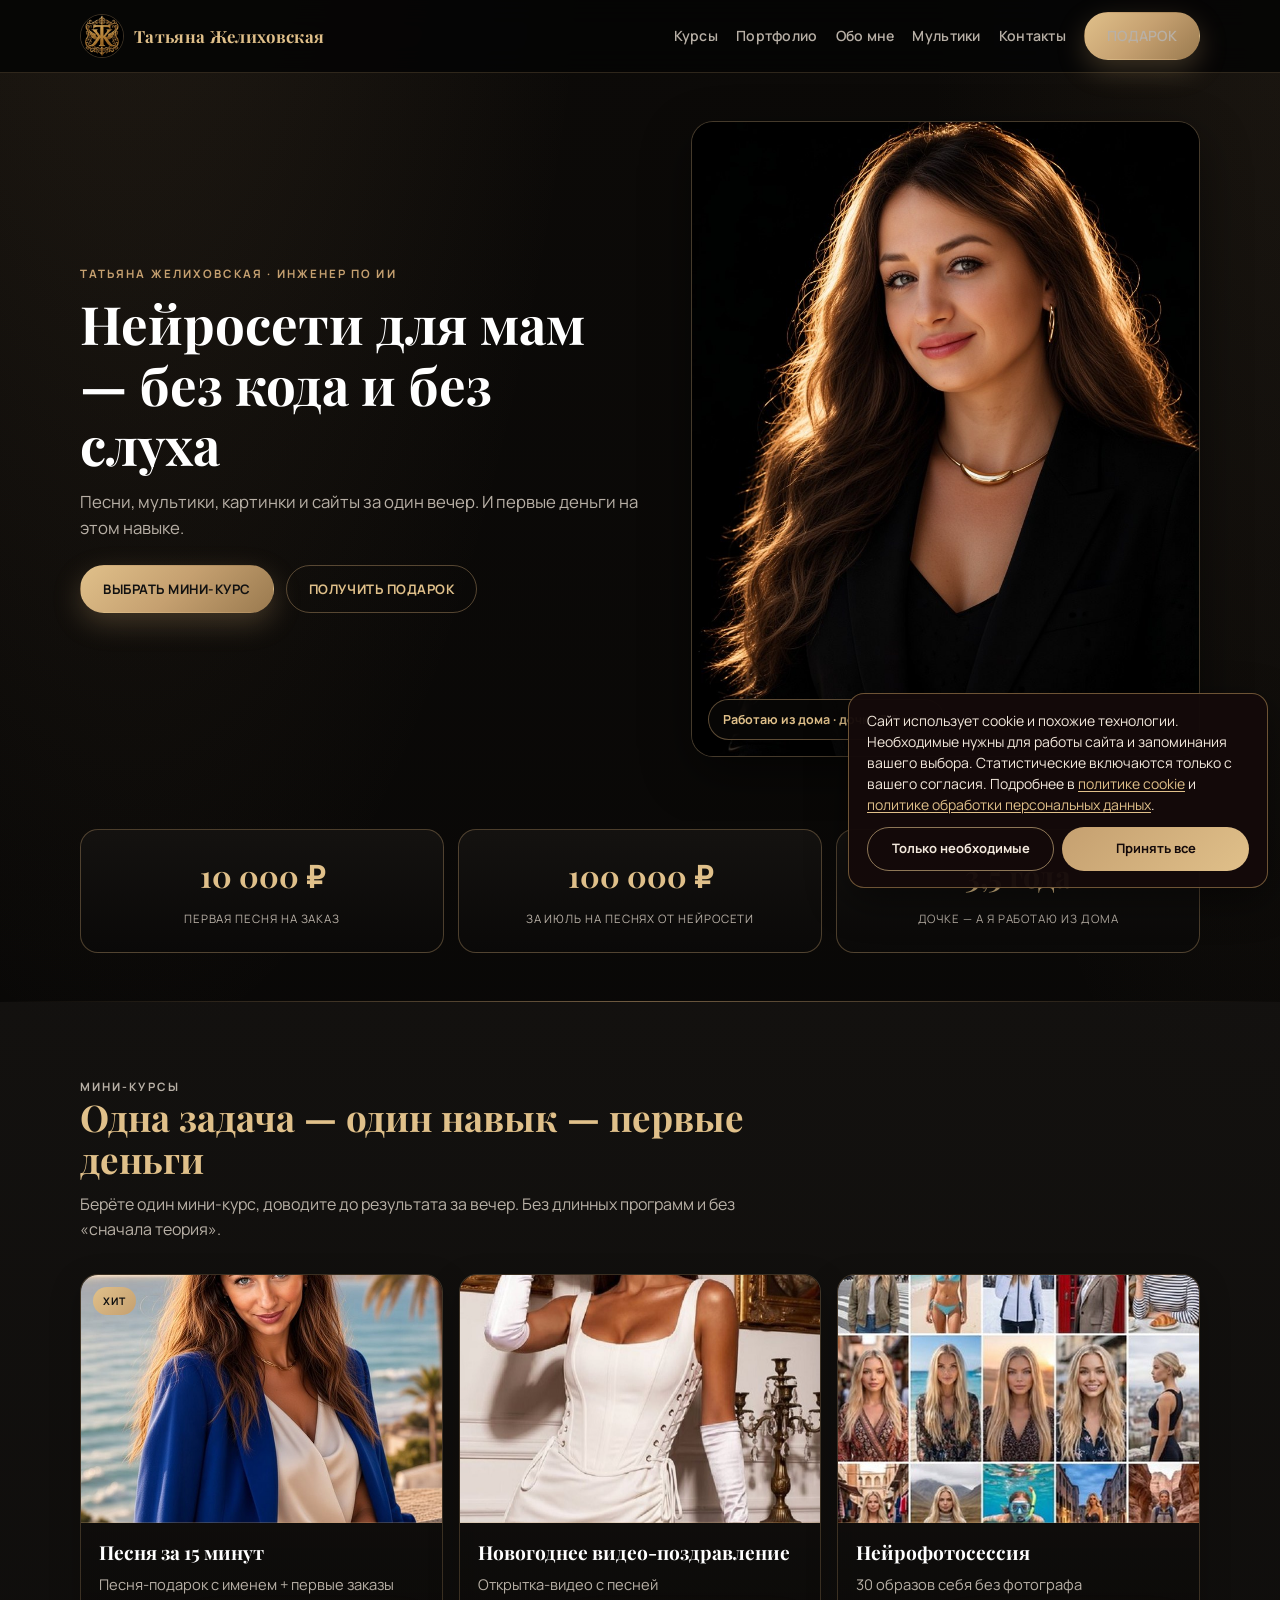
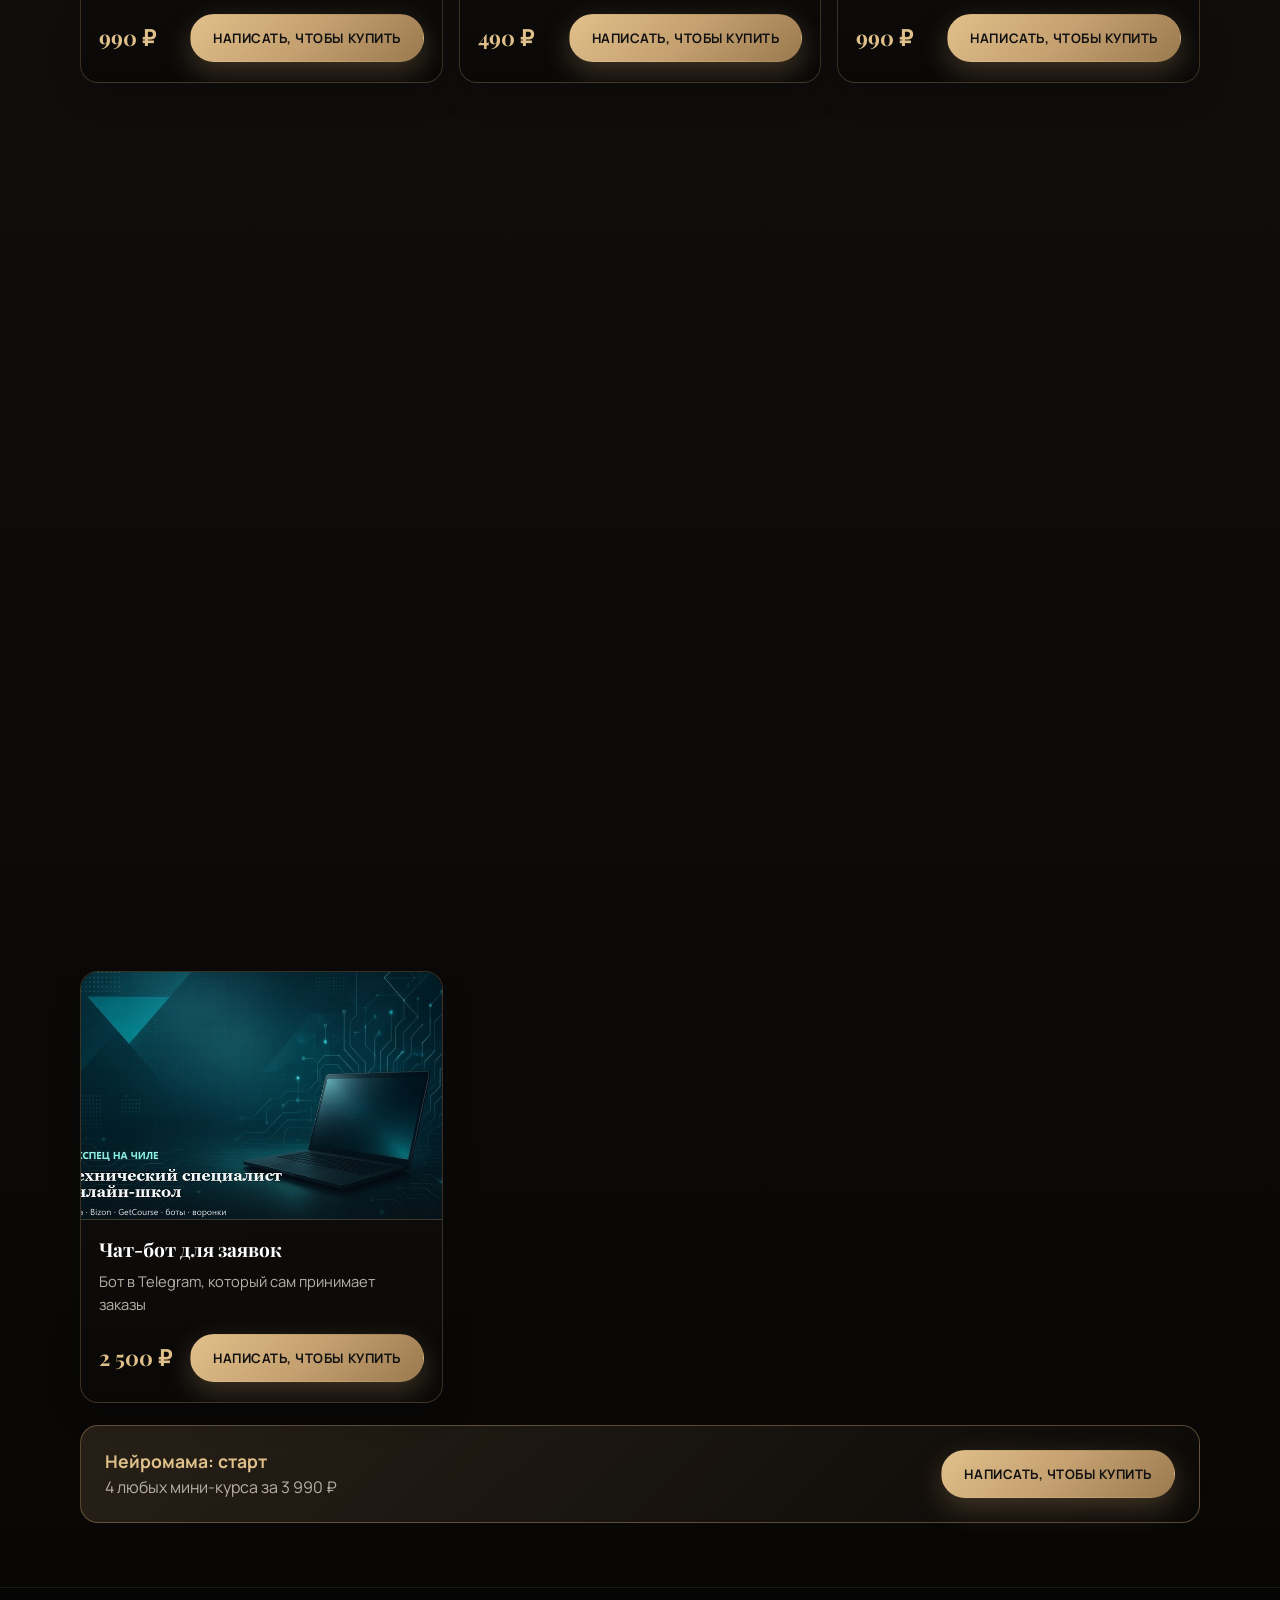
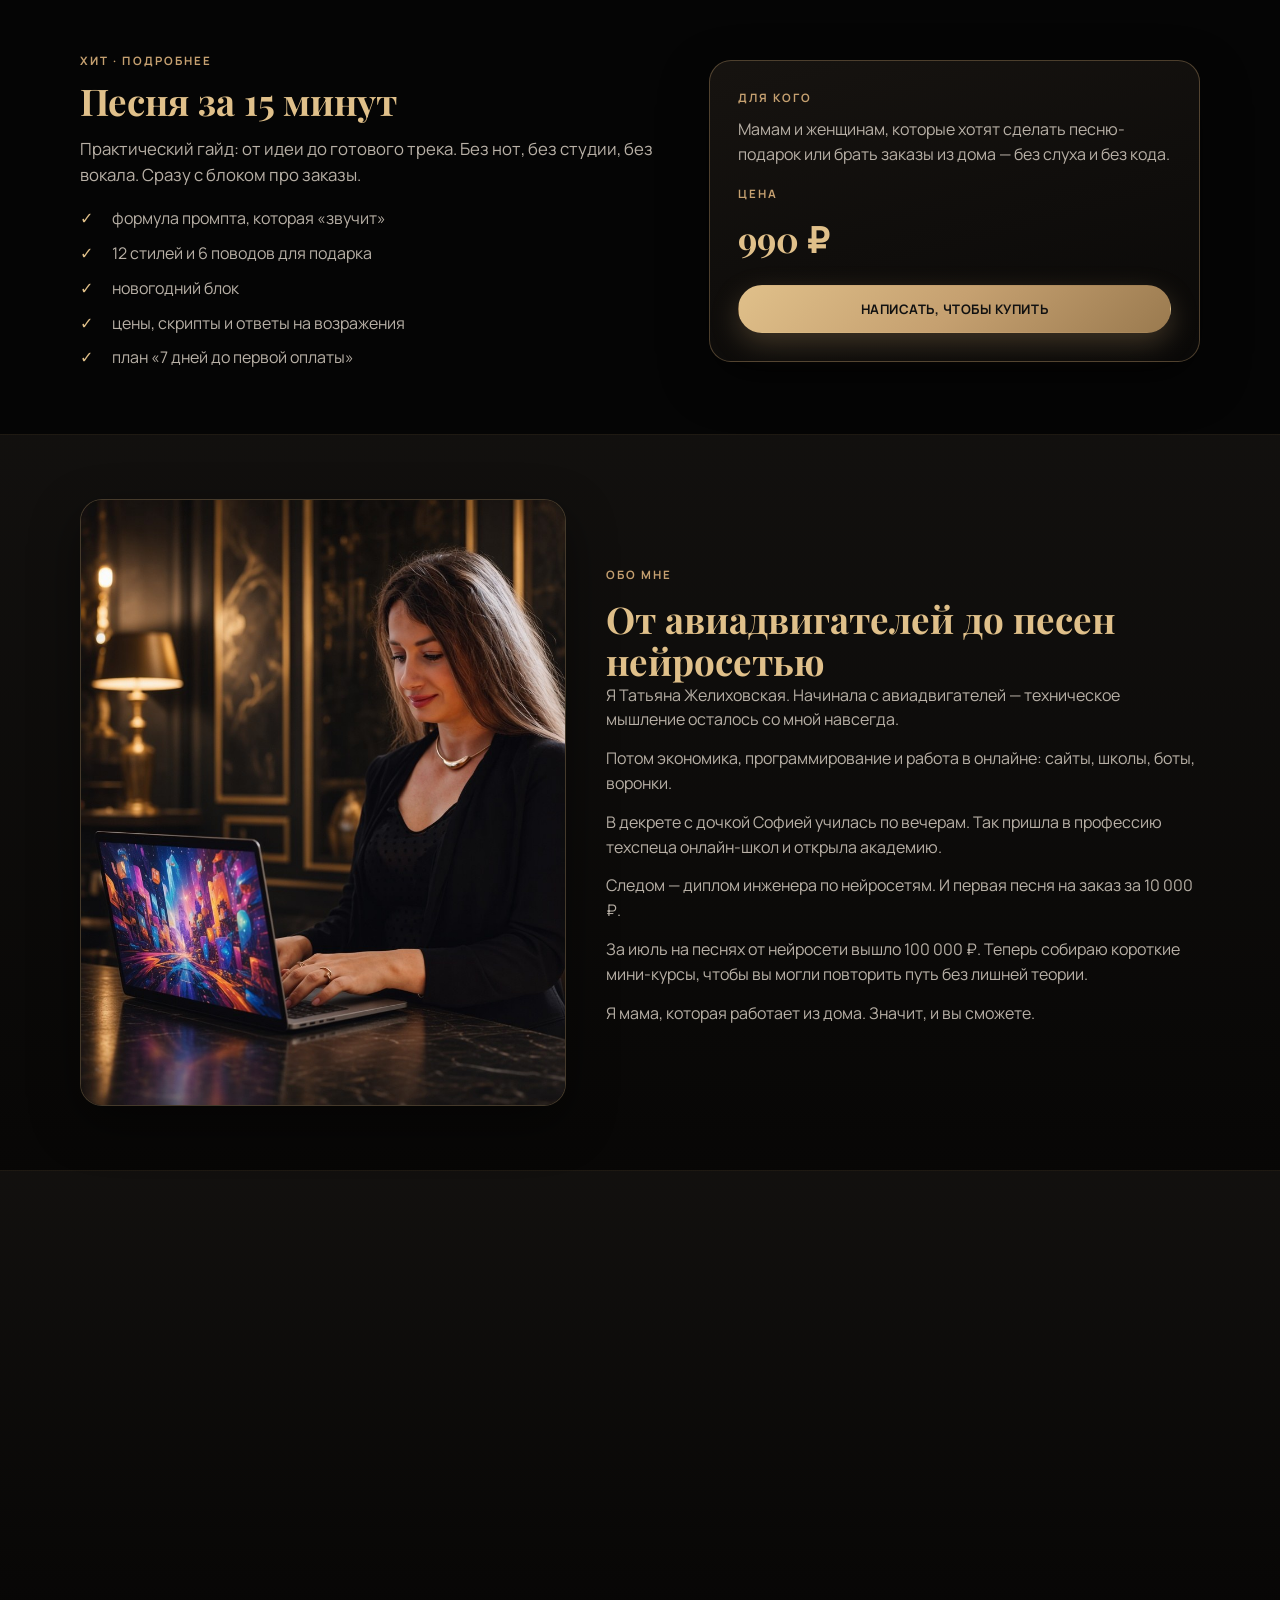
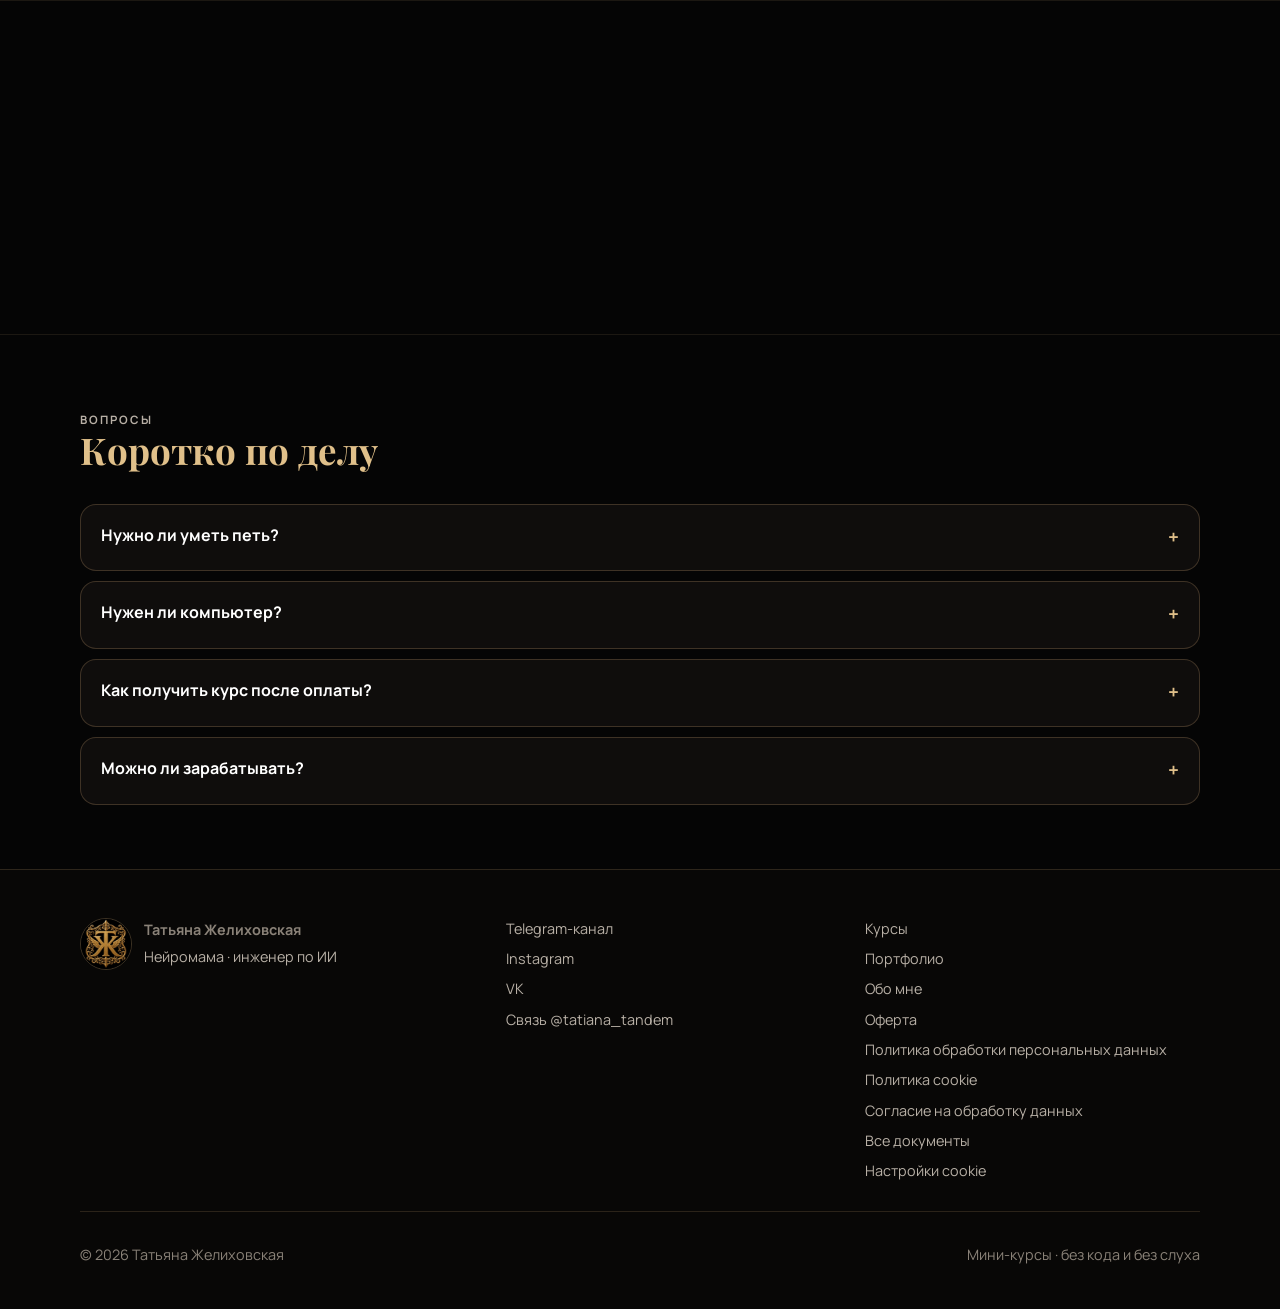
==== commit 9b51c3af: "Юридические документы, баннер cookie с выбором, шрифты на сайте - политика обработки ПД, согласие на" ====
--- a/index.html
+++ b/index.html
@@ -12,9 +12,7 @@
   <meta property="og:locale" content="ru_RU" />
   <link rel="icon" href="assets/favicon.png" type="image/png" />
   <link rel="apple-touch-icon" href="assets/apple-touch-icon.png" />
-  <link rel="preconnect" href="https://fonts.googleapis.com" />
-  <link rel="preconnect" href="https://fonts.gstatic.com" crossorigin />
-  <link href="https://fonts.googleapis.com/css2?family=Manrope:wght@400;500;600;700&family=Playfair+Display:wght@700;800;900&display=swap" rel="stylesheet" />
+  <link rel="stylesheet" href="css/fonts.css" />
   <link rel="stylesheet" href="css/styles.css?v=blackgold2" />
 </head>
 <body>
@@ -339,8 +337,11 @@
           <a href="portfolio.html">Портфолио</a>
           <a href="about.html">Обо мне</a>
           <a href="oferta.html">Оферта</a>
-          <a href="privacy.html">Политика конфиденциальности</a>
+          <a href="privacy.html">Политика обработки персональных данных</a>
           <a href="cookies.html">Политика cookie</a>
+          <a href="soglasie.html">Согласие на обработку данных</a>
+          <a href="dokumenty.html">Все документы</a>
+          <a href="#" data-cookie-settings>Настройки cookie</a>
         </div>
       </div>
       <div class="footer-bottom">
@@ -351,27 +352,7 @@
   </footer>
 
   <script src="assets/main.js"></script>
-
-  <div id="cookie-banner" class="tj-cookie-banner" role="dialog" aria-label="Уведомление о cookie" hidden>
-    <p class="tj-cookie-text">
-      Мы используем cookie для работы сайта и статистики.
-      Продолжая пользоваться сайтом, вы соглашаетесь с
-      <a href="cookies.html">политикой cookie</a>
-      и
-      <a href="privacy.html">политикой конфиденциальности</a>.
-    </p>
-    <button type="button" id="cookie-accept" class="tj-cookie-btn">Понятно</button>
-  </div>
-  <script>
-  (function(){
-    var key='tj-cookie-accepted';
-    var banner=document.getElementById('cookie-banner');
-    var btn=document.getElementById('cookie-accept');
-    if(!banner) return;
-    try{ if(!localStorage.getItem(key)) banner.hidden=false; }catch(e){ banner.hidden=false; }
-    if(btn){ btn.addEventListener('click',function(){ try{ localStorage.setItem(key,'1'); }catch(e){} banner.hidden=true; }); }
-  })();
-  </script>
+  <script src="js/consent.js" defer></script>
 
 </body>
 </html>
--- a/css/fonts.css
+++ b/css/fonts.css
@@ -0,0 +1,442 @@
+/* Шрифты хранятся на сайте, без обращения к серверам Google */
+/* cyrillic-ext */
+@font-face {
+  font-family: 'Manrope';
+  font-style: normal;
+  font-weight: 400;
+  font-display: swap;
+  src: url(../assets/fonts/Manrope-cyrillic-ext-a07b82.woff2) format('woff2');
+  unicode-range: U+0460-052F, U+1C80-1C8A, U+20B4, U+2DE0-2DFF, U+A640-A69F, U+FE2E-FE2F;
+}
+/* cyrillic */
+@font-face {
+  font-family: 'Manrope';
+  font-style: normal;
+  font-weight: 400;
+  font-display: swap;
+  src: url(../assets/fonts/Manrope-cyrillic-9f2868.woff2) format('woff2');
+  unicode-range: U+0301, U+0400-045F, U+0490-0491, U+04B0-04B1, U+2116;
+}
+/* latin-ext */
+@font-face {
+  font-family: 'Manrope';
+  font-style: normal;
+  font-weight: 400;
+  font-display: swap;
+  src: url(../assets/fonts/Manrope-latin-ext-4f1857.woff2) format('woff2');
+  unicode-range: U+0100-02BA, U+02BD-02C5, U+02C7-02CC, U+02CE-02D7, U+02DD-02FF, U+0304, U+0308, U+0329, U+1D00-1DBF, U+1E00-1E9F, U+1EF2-1EFF, U+2020, U+20A0-20AB, U+20AD-20C4, U+2113, U+2C60-2C7F, U+A720-A7FF;
+}
+/* latin */
+@font-face {
+  font-family: 'Manrope';
+  font-style: normal;
+  font-weight: 400;
+  font-display: swap;
+  src: url(../assets/fonts/Manrope-latin-66cfc0.woff2) format('woff2');
+  unicode-range: U+0000-00FF, U+0131, U+0152-0153, U+02BB-02BC, U+02C6, U+02DA, U+02DC, U+0304, U+0308, U+0329, U+2000-206F, U+20AC, U+2122, U+2191, U+2193, U+2212, U+2215, U+FEFF, U+FFFD;
+}
+/* cyrillic-ext */
+@font-face {
+  font-family: 'Manrope';
+  font-style: normal;
+  font-weight: 500;
+  font-display: swap;
+  src: url(../assets/fonts/Manrope-cyrillic-ext-a07b82.woff2) format('woff2');
+  unicode-range: U+0460-052F, U+1C80-1C8A, U+20B4, U+2DE0-2DFF, U+A640-A69F, U+FE2E-FE2F;
+}
+/* cyrillic */
+@font-face {
+  font-family: 'Manrope';
+  font-style: normal;
+  font-weight: 500;
+  font-display: swap;
+  src: url(../assets/fonts/Manrope-cyrillic-9f2868.woff2) format('woff2');
+  unicode-range: U+0301, U+0400-045F, U+0490-0491, U+04B0-04B1, U+2116;
+}
+/* latin-ext */
+@font-face {
+  font-family: 'Manrope';
+  font-style: normal;
+  font-weight: 500;
+  font-display: swap;
+  src: url(../assets/fonts/Manrope-latin-ext-4f1857.woff2) format('woff2');
+  unicode-range: U+0100-02BA, U+02BD-02C5, U+02C7-02CC, U+02CE-02D7, U+02DD-02FF, U+0304, U+0308, U+0329, U+1D00-1DBF, U+1E00-1E9F, U+1EF2-1EFF, U+2020, U+20A0-20AB, U+20AD-20C4, U+2113, U+2C60-2C7F, U+A720-A7FF;
+}
+/* latin */
+@font-face {
+  font-family: 'Manrope';
+  font-style: normal;
+  font-weight: 500;
+  font-display: swap;
+  src: url(../assets/fonts/Manrope-latin-66cfc0.woff2) format('woff2');
+  unicode-range: U+0000-00FF, U+0131, U+0152-0153, U+02BB-02BC, U+02C6, U+02DA, U+02DC, U+0304, U+0308, U+0329, U+2000-206F, U+20AC, U+2122, U+2191, U+2193, U+2212, U+2215, U+FEFF, U+FFFD;
+}
+/* cyrillic-ext */
+@font-face {
+  font-family: 'Manrope';
+  font-style: normal;
+  font-weight: 600;
+  font-display: swap;
+  src: url(../assets/fonts/Manrope-cyrillic-ext-a07b82.woff2) format('woff2');
+  unicode-range: U+0460-052F, U+1C80-1C8A, U+20B4, U+2DE0-2DFF, U+A640-A69F, U+FE2E-FE2F;
+}
+/* cyrillic */
+@font-face {
+  font-family: 'Manrope';
+  font-style: normal;
+  font-weight: 600;
+  font-display: swap;
+  src: url(../assets/fonts/Manrope-cyrillic-9f2868.woff2) format('woff2');
+  unicode-range: U+0301, U+0400-045F, U+0490-0491, U+04B0-04B1, U+2116;
+}
+/* latin-ext */
+@font-face {
+  font-family: 'Manrope';
+  font-style: normal;
+  font-weight: 600;
+  font-display: swap;
+  src: url(../assets/fonts/Manrope-latin-ext-4f1857.woff2) format('woff2');
+  unicode-range: U+0100-02BA, U+02BD-02C5, U+02C7-02CC, U+02CE-02D7, U+02DD-02FF, U+0304, U+0308, U+0329, U+1D00-1DBF, U+1E00-1E9F, U+1EF2-1EFF, U+2020, U+20A0-20AB, U+20AD-20C4, U+2113, U+2C60-2C7F, U+A720-A7FF;
+}
+/* latin */
+@font-face {
+  font-family: 'Manrope';
+  font-style: normal;
+  font-weight: 600;
+  font-display: swap;
+  src: url(../assets/fonts/Manrope-latin-66cfc0.woff2) format('woff2');
+  unicode-range: U+0000-00FF, U+0131, U+0152-0153, U+02BB-02BC, U+02C6, U+02DA, U+02DC, U+0304, U+0308, U+0329, U+2000-206F, U+20AC, U+2122, U+2191, U+2193, U+2212, U+2215, U+FEFF, U+FFFD;
+}
+/* cyrillic-ext */
+@font-face {
+  font-family: 'Manrope';
+  font-style: normal;
+  font-weight: 700;
+  font-display: swap;
+  src: url(../assets/fonts/Manrope-cyrillic-ext-a07b82.woff2) format('woff2');
+  unicode-range: U+0460-052F, U+1C80-1C8A, U+20B4, U+2DE0-2DFF, U+A640-A69F, U+FE2E-FE2F;
+}
+/* cyrillic */
+@font-face {
+  font-family: 'Manrope';
+  font-style: normal;
+  font-weight: 700;
+  font-display: swap;
+  src: url(../assets/fonts/Manrope-cyrillic-9f2868.woff2) format('woff2');
+  unicode-range: U+0301, U+0400-045F, U+0490-0491, U+04B0-04B1, U+2116;
+}
+/* latin-ext */
+@font-face {
+  font-family: 'Manrope';
+  font-style: normal;
+  font-weight: 700;
+  font-display: swap;
+  src: url(../assets/fonts/Manrope-latin-ext-4f1857.woff2) format('woff2');
+  unicode-range: U+0100-02BA, U+02BD-02C5, U+02C7-02CC, U+02CE-02D7, U+02DD-02FF, U+0304, U+0308, U+0329, U+1D00-1DBF, U+1E00-1E9F, U+1EF2-1EFF, U+2020, U+20A0-20AB, U+20AD-20C4, U+2113, U+2C60-2C7F, U+A720-A7FF;
+}
+/* latin */
+@font-face {
+  font-family: 'Manrope';
+  font-style: normal;
+  font-weight: 700;
+  font-display: swap;
+  src: url(../assets/fonts/Manrope-latin-66cfc0.woff2) format('woff2');
+  unicode-range: U+0000-00FF, U+0131, U+0152-0153, U+02BB-02BC, U+02C6, U+02DA, U+02DC, U+0304, U+0308, U+0329, U+2000-206F, U+20AC, U+2122, U+2191, U+2193, U+2212, U+2215, U+FEFF, U+FFFD;
+}
+/* cyrillic */
+@font-face {
+  font-family: 'Marck Script';
+  font-style: normal;
+  font-weight: 400;
+  font-display: swap;
+  src: url(../assets/fonts/MarckScript-cyrillic-d1cd54.woff2) format('woff2');
+  unicode-range: U+0301, U+0400-045F, U+0490-0491, U+04B0-04B1, U+2116;
+}
+/* latin-ext */
+@font-face {
+  font-family: 'Marck Script';
+  font-style: normal;
+  font-weight: 400;
+  font-display: swap;
+  src: url(../assets/fonts/MarckScript-latin-ext-2896f3.woff2) format('woff2');
+  unicode-range: U+0100-02BA, U+02BD-02C5, U+02C7-02CC, U+02CE-02D7, U+02DD-02FF, U+0304, U+0308, U+0329, U+1D00-1DBF, U+1E00-1E9F, U+1EF2-1EFF, U+2020, U+20A0-20AB, U+20AD-20C4, U+2113, U+2C60-2C7F, U+A720-A7FF;
+}
+/* latin */
+@font-face {
+  font-family: 'Marck Script';
+  font-style: normal;
+  font-weight: 400;
+  font-display: swap;
+  src: url(../assets/fonts/MarckScript-latin-d9dd83.woff2) format('woff2');
+  unicode-range: U+0000-00FF, U+0131, U+0152-0153, U+02BB-02BC, U+02C6, U+02DA, U+02DC, U+0304, U+0308, U+0329, U+2000-206F, U+20AC, U+2122, U+2191, U+2193, U+2212, U+2215, U+FEFF, U+FFFD;
+}
+/* cyrillic-ext */
+@font-face {
+  font-family: 'Nunito';
+  font-style: normal;
+  font-weight: 400;
+  font-display: swap;
+  src: url(../assets/fonts/Nunito-cyrillic-ext-c1ac3b.woff2) format('woff2');
+  unicode-range: U+0460-052F, U+1C80-1C8A, U+20B4, U+2DE0-2DFF, U+A640-A69F, U+FE2E-FE2F;
+}
+/* cyrillic */
+@font-face {
+  font-family: 'Nunito';
+  font-style: normal;
+  font-weight: 400;
+  font-display: swap;
+  src: url(../assets/fonts/Nunito-cyrillic-373a90.woff2) format('woff2');
+  unicode-range: U+0301, U+0400-045F, U+0490-0491, U+04B0-04B1, U+2116;
+}
+/* latin-ext */
+@font-face {
+  font-family: 'Nunito';
+  font-style: normal;
+  font-weight: 400;
+  font-display: swap;
+  src: url(../assets/fonts/Nunito-latin-ext-012b61.woff2) format('woff2');
+  unicode-range: U+0100-02BA, U+02BD-02C5, U+02C7-02CC, U+02CE-02D7, U+02DD-02FF, U+0304, U+0308, U+0329, U+1D00-1DBF, U+1E00-1E9F, U+1EF2-1EFF, U+2020, U+20A0-20AB, U+20AD-20C4, U+2113, U+2C60-2C7F, U+A720-A7FF;
+}
+/* latin */
+@font-face {
+  font-family: 'Nunito';
+  font-style: normal;
+  font-weight: 400;
+  font-display: swap;
+  src: url(../assets/fonts/Nunito-latin-798ec6.woff2) format('woff2');
+  unicode-range: U+0000-00FF, U+0131, U+0152-0153, U+02BB-02BC, U+02C6, U+02DA, U+02DC, U+0304, U+0308, U+0329, U+2000-206F, U+20AC, U+2122, U+2191, U+2193, U+2212, U+2215, U+FEFF, U+FFFD;
+}
+/* cyrillic-ext */
+@font-face {
+  font-family: 'Nunito';
+  font-style: normal;
+  font-weight: 600;
+  font-display: swap;
+  src: url(../assets/fonts/Nunito-cyrillic-ext-c1ac3b.woff2) format('woff2');
+  unicode-range: U+0460-052F, U+1C80-1C8A, U+20B4, U+2DE0-2DFF, U+A640-A69F, U+FE2E-FE2F;
+}
+/* cyrillic */
+@font-face {
+  font-family: 'Nunito';
+  font-style: normal;
+  font-weight: 600;
+  font-display: swap;
+  src: url(../assets/fonts/Nunito-cyrillic-373a90.woff2) format('woff2');
+  unicode-range: U+0301, U+0400-045F, U+0490-0491, U+04B0-04B1, U+2116;
+}
+/* latin-ext */
+@font-face {
+  font-family: 'Nunito';
+  font-style: normal;
+  font-weight: 600;
+  font-display: swap;
+  src: url(../assets/fonts/Nunito-latin-ext-012b61.woff2) format('woff2');
+  unicode-range: U+0100-02BA, U+02BD-02C5, U+02C7-02CC, U+02CE-02D7, U+02DD-02FF, U+0304, U+0308, U+0329, U+1D00-1DBF, U+1E00-1E9F, U+1EF2-1EFF, U+2020, U+20A0-20AB, U+20AD-20C4, U+2113, U+2C60-2C7F, U+A720-A7FF;
+}
+/* latin */
+@font-face {
+  font-family: 'Nunito';
+  font-style: normal;
+  font-weight: 600;
+  font-display: swap;
+  src: url(../assets/fonts/Nunito-latin-798ec6.woff2) format('woff2');
+  unicode-range: U+0000-00FF, U+0131, U+0152-0153, U+02BB-02BC, U+02C6, U+02DA, U+02DC, U+0304, U+0308, U+0329, U+2000-206F, U+20AC, U+2122, U+2191, U+2193, U+2212, U+2215, U+FEFF, U+FFFD;
+}
+/* cyrillic-ext */
+@font-face {
+  font-family: 'Nunito';
+  font-style: normal;
+  font-weight: 700;
+  font-display: swap;
+  src: url(../assets/fonts/Nunito-cyrillic-ext-c1ac3b.woff2) format('woff2');
+  unicode-range: U+0460-052F, U+1C80-1C8A, U+20B4, U+2DE0-2DFF, U+A640-A69F, U+FE2E-FE2F;
+}
+/* cyrillic */
+@font-face {
+  font-family: 'Nunito';
+  font-style: normal;
+  font-weight: 700;
+  font-display: swap;
+  src: url(../assets/fonts/Nunito-cyrillic-373a90.woff2) format('woff2');
+  unicode-range: U+0301, U+0400-045F, U+0490-0491, U+04B0-04B1, U+2116;
+}
+/* latin-ext */
+@font-face {
+  font-family: 'Nunito';
+  font-style: normal;
+  font-weight: 700;
+  font-display: swap;
+  src: url(../assets/fonts/Nunito-latin-ext-012b61.woff2) format('woff2');
+  unicode-range: U+0100-02BA, U+02BD-02C5, U+02C7-02CC, U+02CE-02D7, U+02DD-02FF, U+0304, U+0308, U+0329, U+1D00-1DBF, U+1E00-1E9F, U+1EF2-1EFF, U+2020, U+20A0-20AB, U+20AD-20C4, U+2113, U+2C60-2C7F, U+A720-A7FF;
+}
+/* latin */
+@font-face {
+  font-family: 'Nunito';
+  font-style: normal;
+  font-weight: 700;
+  font-display: swap;
+  src: url(../assets/fonts/Nunito-latin-798ec6.woff2) format('woff2');
+  unicode-range: U+0000-00FF, U+0131, U+0152-0153, U+02BB-02BC, U+02C6, U+02DA, U+02DC, U+0304, U+0308, U+0329, U+2000-206F, U+20AC, U+2122, U+2191, U+2193, U+2212, U+2215, U+FEFF, U+FFFD;
+}
+/* cyrillic */
+@font-face {
+  font-family: 'Playfair Display';
+  font-style: italic;
+  font-weight: 500;
+  font-display: swap;
+  src: url(../assets/fonts/PlayfairDisplay-cyrillic-7ff9b8.woff2) format('woff2');
+  unicode-range: U+0301, U+0400-045F, U+0490-0491, U+04B0-04B1, U+2116;
+}
+/* latin-ext */
+@font-face {
+  font-family: 'Playfair Display';
+  font-style: italic;
+  font-weight: 500;
+  font-display: swap;
+  src: url(../assets/fonts/PlayfairDisplay-latin-ext-b7284b.woff2) format('woff2');
+  unicode-range: U+0100-02BA, U+02BD-02C5, U+02C7-02CC, U+02CE-02D7, U+02DD-02FF, U+0304, U+0308, U+0329, U+1D00-1DBF, U+1E00-1E9F, U+1EF2-1EFF, U+2020, U+20A0-20AB, U+20AD-20C4, U+2113, U+2C60-2C7F, U+A720-A7FF;
+}
+/* latin */
+@font-face {
+  font-family: 'Playfair Display';
+  font-style: italic;
+  font-weight: 500;
+  font-display: swap;
+  src: url(../assets/fonts/PlayfairDisplay-latin-1a295b.woff2) format('woff2');
+  unicode-range: U+0000-00FF, U+0131, U+0152-0153, U+02BB-02BC, U+02C6, U+02DA, U+02DC, U+0304, U+0308, U+0329, U+2000-206F, U+20AC, U+2122, U+2191, U+2193, U+2212, U+2215, U+FEFF, U+FFFD;
+}
+/* cyrillic */
+@font-face {
+  font-family: 'Playfair Display';
+  font-style: normal;
+  font-weight: 500;
+  font-display: swap;
+  src: url(../assets/fonts/PlayfairDisplay-cyrillic-64b566.woff2) format('woff2');
+  unicode-range: U+0301, U+0400-045F, U+0490-0491, U+04B0-04B1, U+2116;
+}
+/* latin-ext */
+@font-face {
+  font-family: 'Playfair Display';
+  font-style: normal;
+  font-weight: 500;
+  font-display: swap;
+  src: url(../assets/fonts/PlayfairDisplay-latin-ext-413626.woff2) format('woff2');
+  unicode-range: U+0100-02BA, U+02BD-02C5, U+02C7-02CC, U+02CE-02D7, U+02DD-02FF, U+0304, U+0308, U+0329, U+1D00-1DBF, U+1E00-1E9F, U+1EF2-1EFF, U+2020, U+20A0-20AB, U+20AD-20C4, U+2113, U+2C60-2C7F, U+A720-A7FF;
+}
+/* latin */
+@font-face {
+  font-family: 'Playfair Display';
+  font-style: normal;
+  font-weight: 500;
+  font-display: swap;
+  src: url(../assets/fonts/PlayfairDisplay-latin-48d1e9.woff2) format('woff2');
+  unicode-range: U+0000-00FF, U+0131, U+0152-0153, U+02BB-02BC, U+02C6, U+02DA, U+02DC, U+0304, U+0308, U+0329, U+2000-206F, U+20AC, U+2122, U+2191, U+2193, U+2212, U+2215, U+FEFF, U+FFFD;
+}
+/* cyrillic */
+@font-face {
+  font-family: 'Playfair Display';
+  font-style: normal;
+  font-weight: 600;
+  font-display: swap;
+  src: url(../assets/fonts/PlayfairDisplay-cyrillic-64b566.woff2) format('woff2');
+  unicode-range: U+0301, U+0400-045F, U+0490-0491, U+04B0-04B1, U+2116;
+}
+/* latin-ext */
+@font-face {
+  font-family: 'Playfair Display';
+  font-style: normal;
+  font-weight: 600;
+  font-display: swap;
+  src: url(../assets/fonts/PlayfairDisplay-latin-ext-413626.woff2) format('woff2');
+  unicode-range: U+0100-02BA, U+02BD-02C5, U+02C7-02CC, U+02CE-02D7, U+02DD-02FF, U+0304, U+0308, U+0329, U+1D00-1DBF, U+1E00-1E9F, U+1EF2-1EFF, U+2020, U+20A0-20AB, U+20AD-20C4, U+2113, U+2C60-2C7F, U+A720-A7FF;
+}
+/* latin */
+@font-face {
+  font-family: 'Playfair Display';
+  font-style: normal;
+  font-weight: 600;
+  font-display: swap;
+  src: url(../assets/fonts/PlayfairDisplay-latin-48d1e9.woff2) format('woff2');
+  unicode-range: U+0000-00FF, U+0131, U+0152-0153, U+02BB-02BC, U+02C6, U+02DA, U+02DC, U+0304, U+0308, U+0329, U+2000-206F, U+20AC, U+2122, U+2191, U+2193, U+2212, U+2215, U+FEFF, U+FFFD;
+}
+/* cyrillic */
+@font-face {
+  font-family: 'Playfair Display';
+  font-style: normal;
+  font-weight: 700;
+  font-display: swap;
+  src: url(../assets/fonts/PlayfairDisplay-cyrillic-64b566.woff2) format('woff2');
+  unicode-range: U+0301, U+0400-045F, U+0490-0491, U+04B0-04B1, U+2116;
+}
+/* latin-ext */
+@font-face {
+  font-family: 'Playfair Display';
+  font-style: normal;
+  font-weight: 700;
+  font-display: swap;
+  src: url(../assets/fonts/PlayfairDisplay-latin-ext-413626.woff2) format('woff2');
+  unicode-range: U+0100-02BA, U+02BD-02C5, U+02C7-02CC, U+02CE-02D7, U+02DD-02FF, U+0304, U+0308, U+0329, U+1D00-1DBF, U+1E00-1E9F, U+1EF2-1EFF, U+2020, U+20A0-20AB, U+20AD-20C4, U+2113, U+2C60-2C7F, U+A720-A7FF;
+}
+/* latin */
+@font-face {
+  font-family: 'Playfair Display';
+  font-style: normal;
+  font-weight: 700;
+  font-display: swap;
+  src: url(../assets/fonts/PlayfairDisplay-latin-48d1e9.woff2) format('woff2');
+  unicode-range: U+0000-00FF, U+0131, U+0152-0153, U+02BB-02BC, U+02C6, U+02DA, U+02DC, U+0304, U+0308, U+0329, U+2000-206F, U+20AC, U+2122, U+2191, U+2193, U+2212, U+2215, U+FEFF, U+FFFD;
+}
+/* cyrillic */
+@font-face {
+  font-family: 'Playfair Display';
+  font-style: normal;
+  font-weight: 800;
+  font-display: swap;
+  src: url(../assets/fonts/PlayfairDisplay-cyrillic-64b566.woff2) format('woff2');
+  unicode-range: U+0301, U+0400-045F, U+0490-0491, U+04B0-04B1, U+2116;
+}
+/* latin-ext */
+@font-face {
+  font-family: 'Playfair Display';
+  font-style: normal;
+  font-weight: 800;
+  font-display: swap;
+  src: url(../assets/fonts/PlayfairDisplay-latin-ext-413626.woff2) format('woff2');
+  unicode-range: U+0100-02BA, U+02BD-02C5, U+02C7-02CC, U+02CE-02D7, U+02DD-02FF, U+0304, U+0308, U+0329, U+1D00-1DBF, U+1E00-1E9F, U+1EF2-1EFF, U+2020, U+20A0-20AB, U+20AD-20C4, U+2113, U+2C60-2C7F, U+A720-A7FF;
+}
+/* latin */
+@font-face {
+  font-family: 'Playfair Display';
+  font-style: normal;
+  font-weight: 800;
+  font-display: swap;
+  src: url(../assets/fonts/PlayfairDisplay-latin-48d1e9.woff2) format('woff2');
+  unicode-range: U+0000-00FF, U+0131, U+0152-0153, U+02BB-02BC, U+02C6, U+02DA, U+02DC, U+0304, U+0308, U+0329, U+2000-206F, U+20AC, U+2122, U+2191, U+2193, U+2212, U+2215, U+FEFF, U+FFFD;
+}
+/* cyrillic */
+@font-face {
+  font-family: 'Playfair Display';
+  font-style: normal;
+  font-weight: 900;
+  font-display: swap;
+  src: url(../assets/fonts/PlayfairDisplay-cyrillic-64b566.woff2) format('woff2');
+  unicode-range: U+0301, U+0400-045F, U+0490-0491, U+04B0-04B1, U+2116;
+}
+/* latin-ext */
+@font-face {
+  font-family: 'Playfair Display';
+  font-style: normal;
+  font-weight: 900;
+  font-display: swap;
+  src: url(../assets/fonts/PlayfairDisplay-latin-ext-413626.woff2) format('woff2');
+  unicode-range: U+0100-02BA, U+02BD-02C5, U+02C7-02CC, U+02CE-02D7, U+02DD-02FF, U+0304, U+0308, U+0329, U+1D00-1DBF, U+1E00-1E9F, U+1EF2-1EFF, U+2020, U+20A0-20AB, U+20AD-20C4, U+2113, U+2C60-2C7F, U+A720-A7FF;
+}
+/* latin */
+@font-face {
+  font-family: 'Playfair Display';
+  font-style: normal;
+  font-weight: 900;
+  font-display: swap;
+  src: url(../assets/fonts/PlayfairDisplay-latin-48d1e9.woff2) format('woff2');
+  unicode-range: U+0000-00FF, U+0131, U+0152-0153, U+02BB-02BC, U+02C6, U+02DA, U+02DC, U+0304, U+0308, U+0329, U+2000-206F, U+20AC, U+2122, U+2191, U+2193, U+2212, U+2215, U+FEFF, U+FFFD;
+}
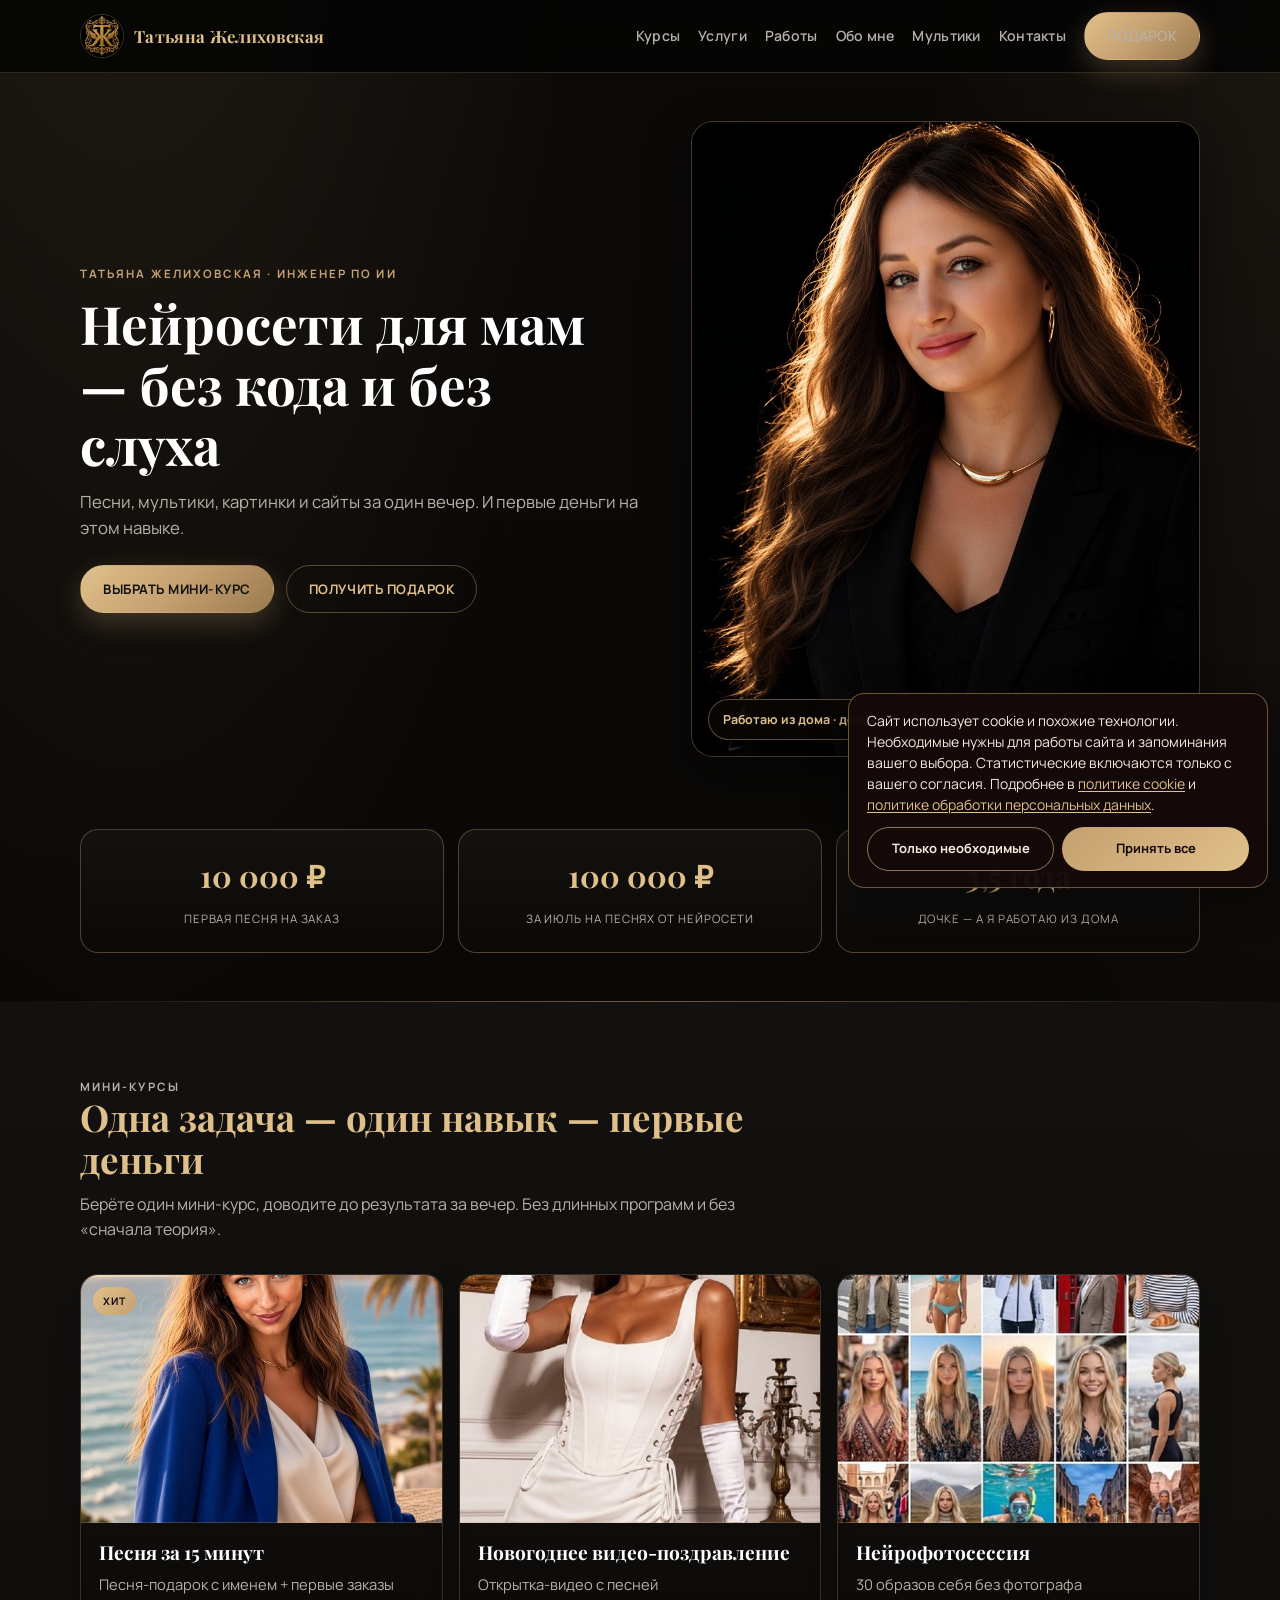
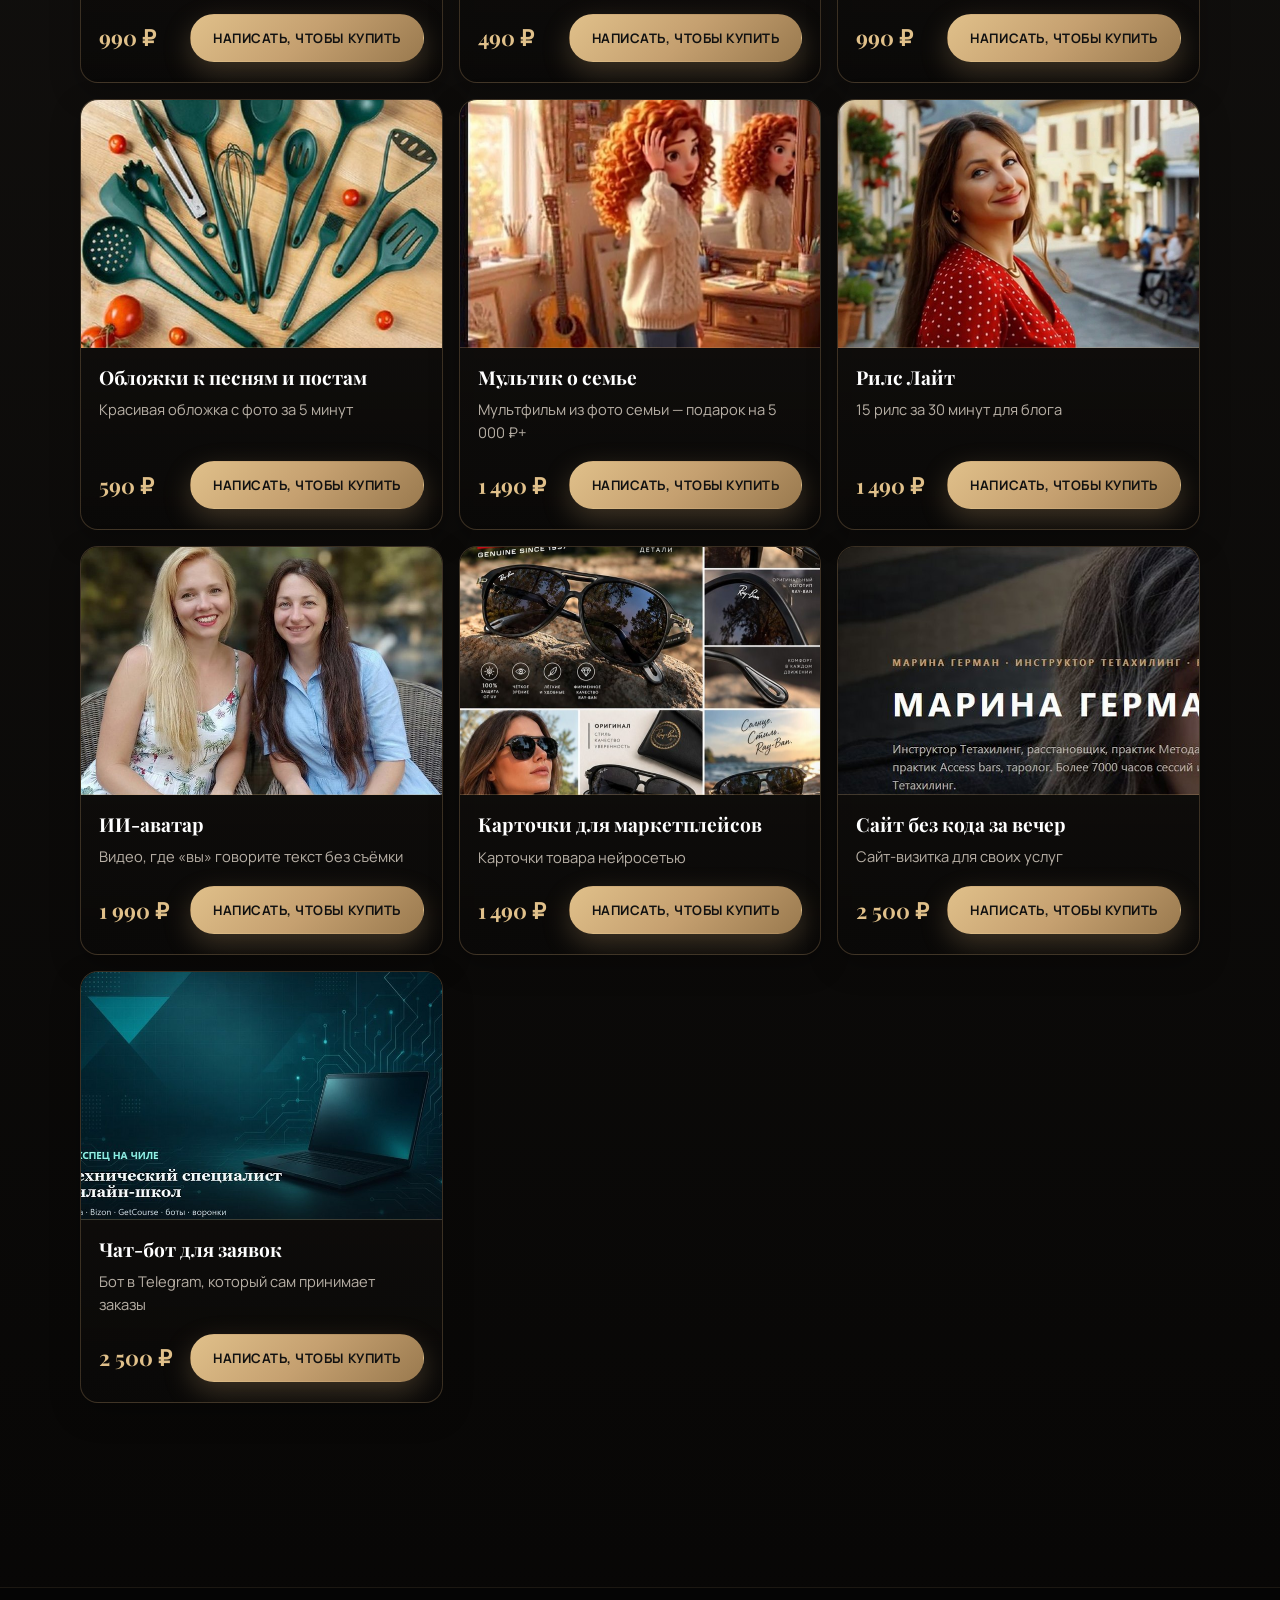
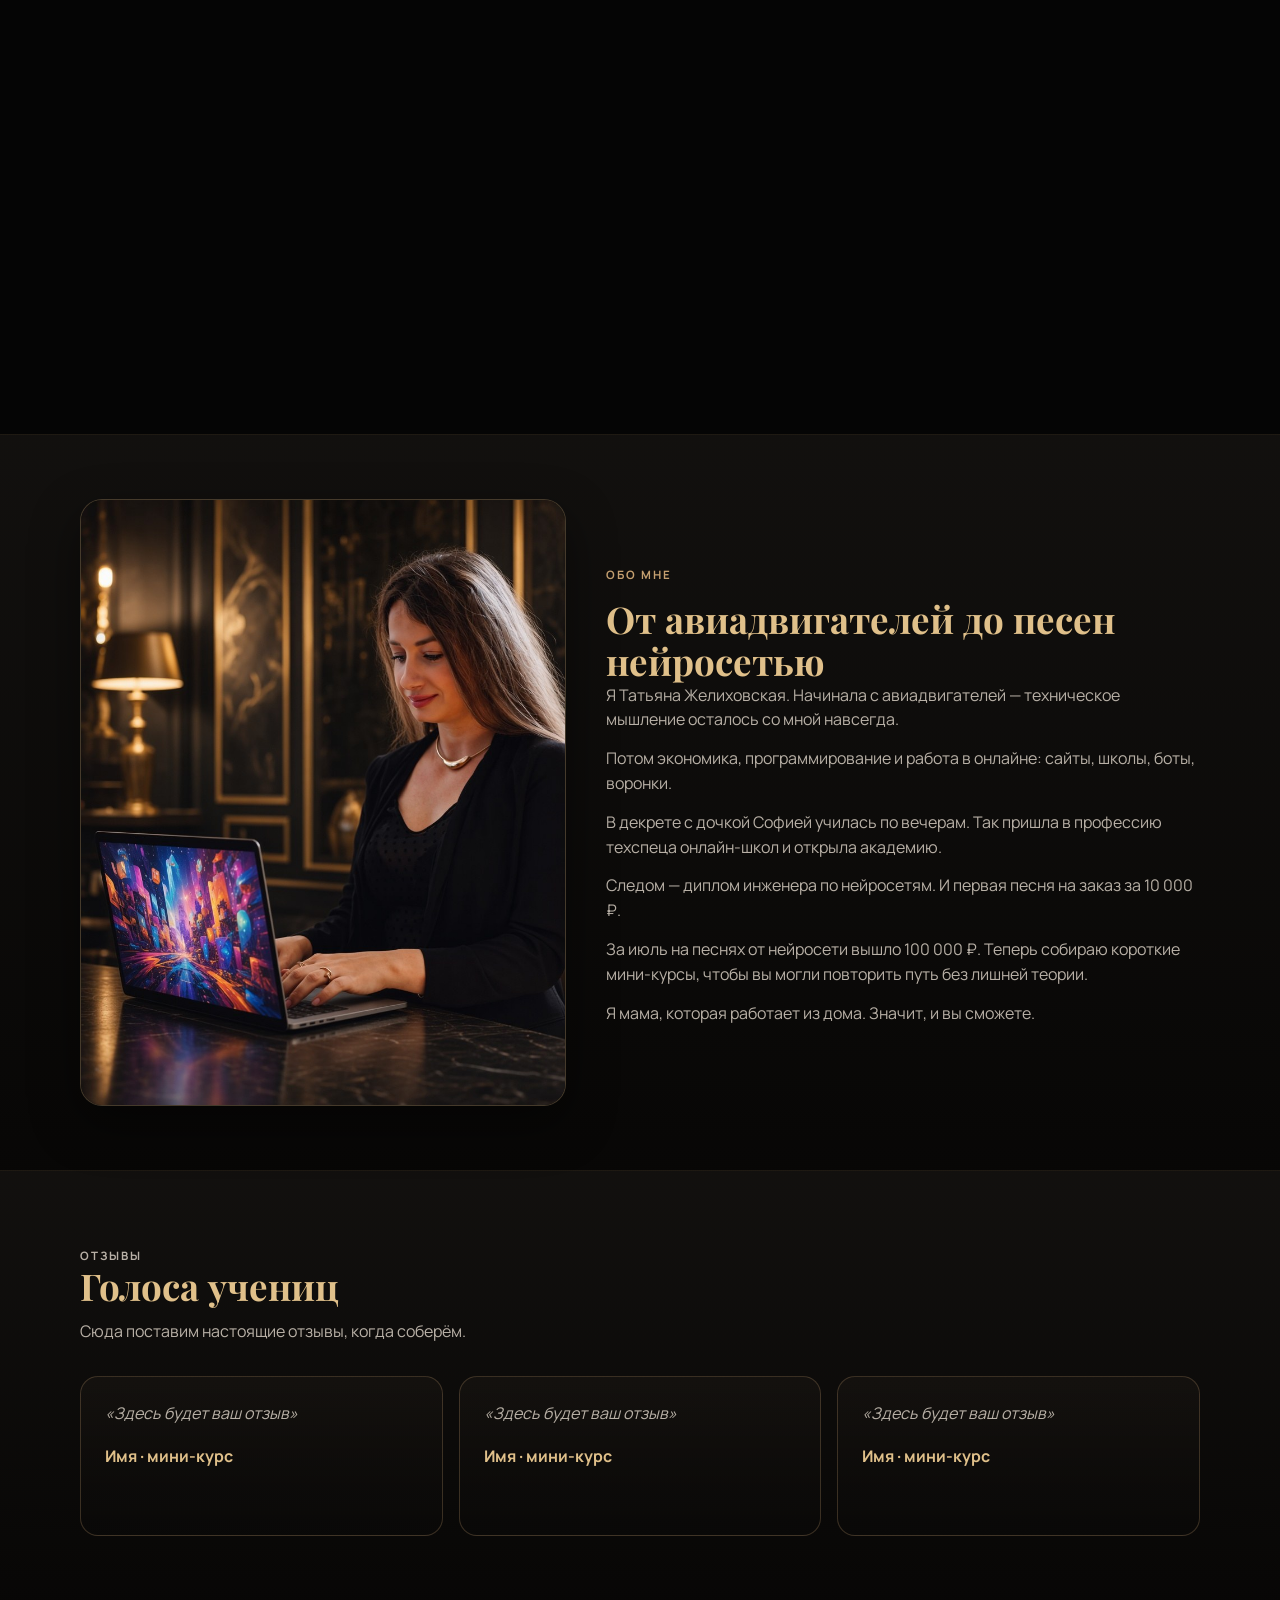
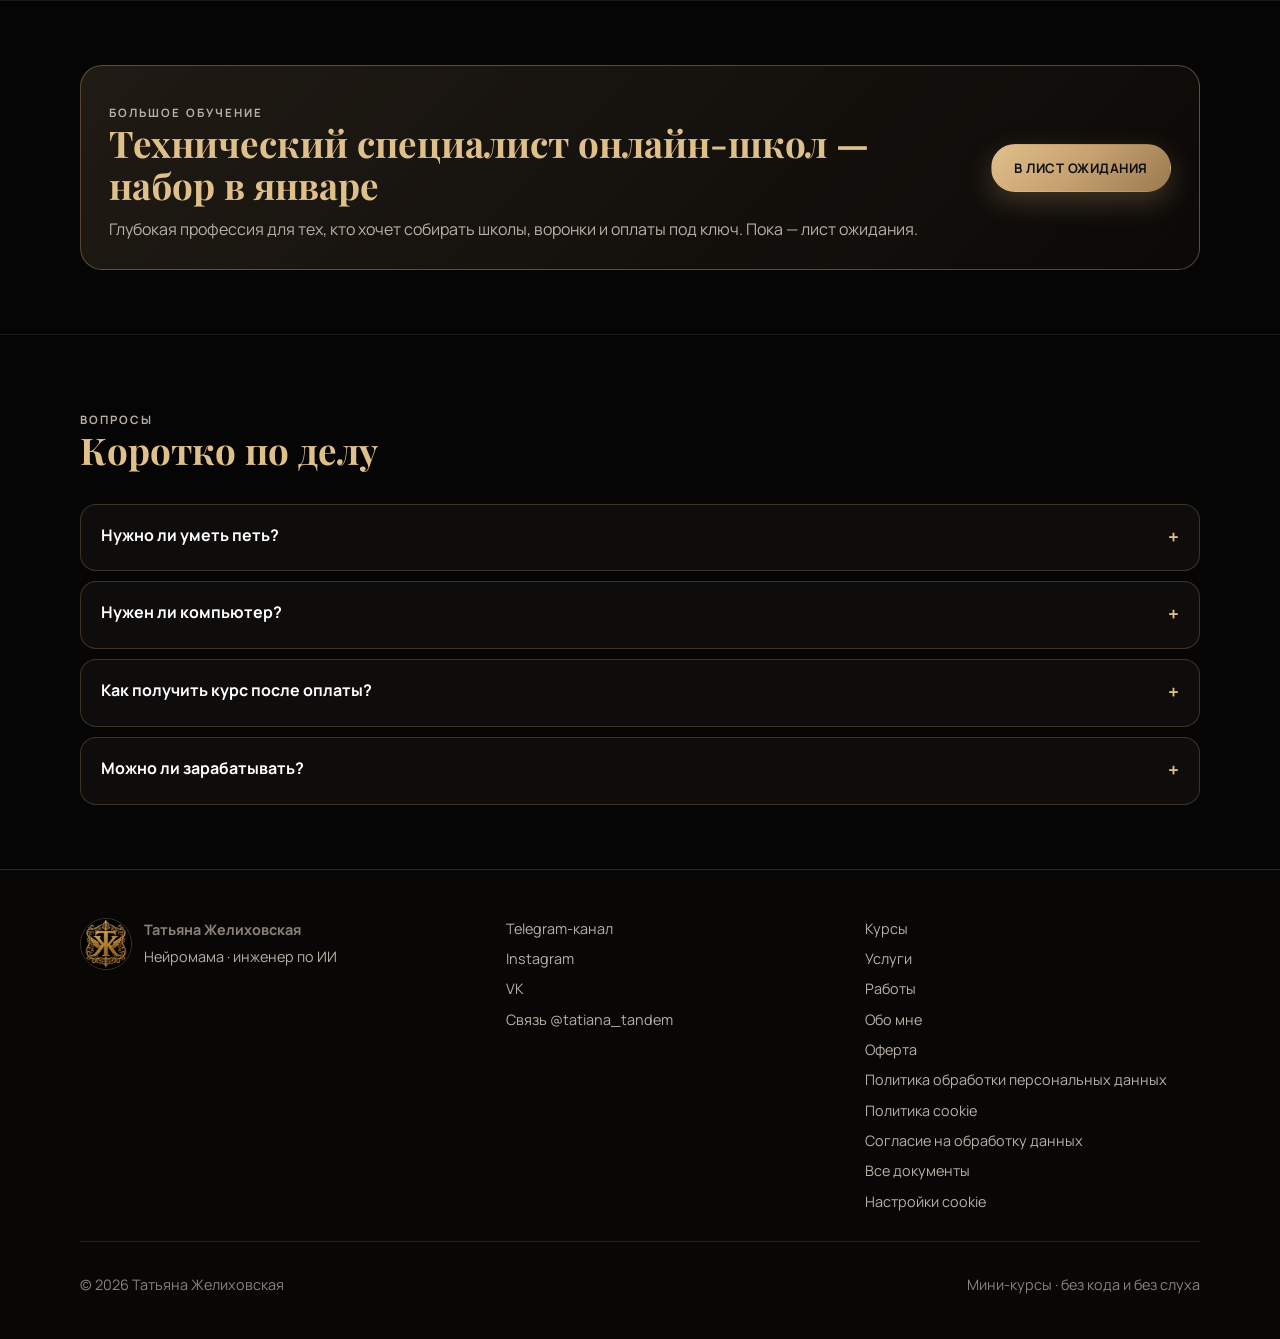
==== commit 91d54c9f: "Restore QR landing: who I am, order services, then courses and works. Co-authored-by: Cursor <cursor" ====
--- a/index.html
+++ b/index.html
@@ -27,7 +27,8 @@
       </button>
       <div class="nav-links">
         <a href="#courses">Курсы</a>
-        <a href="portfolio.html">Портфолио</a>
+        <a href="portfolio.html">Услуги</a>
+        <a href="works.html">Работы</a>
         <a href="about.html">Обо мне</a>
         <a href="multiki.html">Мультики</a>
         <a href="#contacts">Контакты</a>
@@ -334,7 +335,8 @@
         </div>
         <div class="footer-links">
           <a href="#courses">Курсы</a>
-          <a href="portfolio.html">Портфолио</a>
+          <a href="portfolio.html">Услуги</a>
+        <a href="works.html">Работы</a>
           <a href="about.html">Обо мне</a>
           <a href="oferta.html">Оферта</a>
           <a href="privacy.html">Политика обработки персональных данных</a>
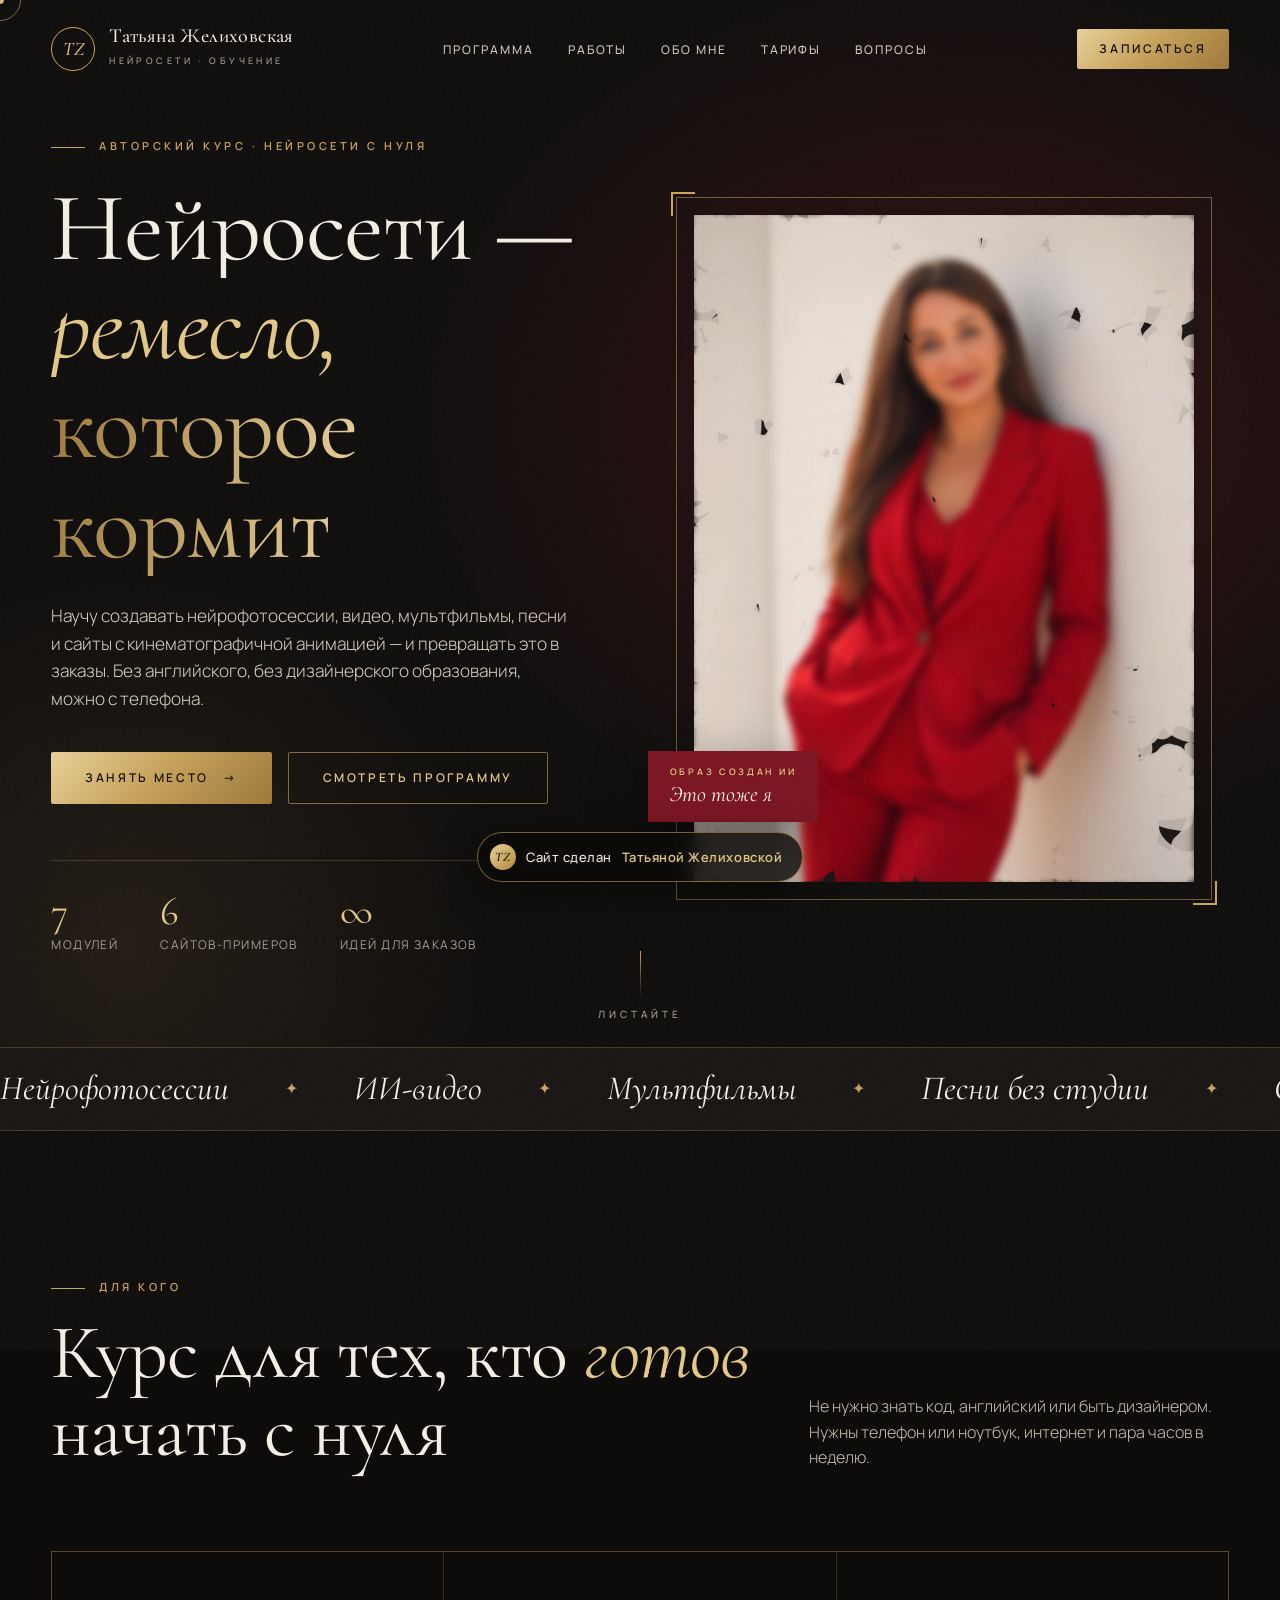
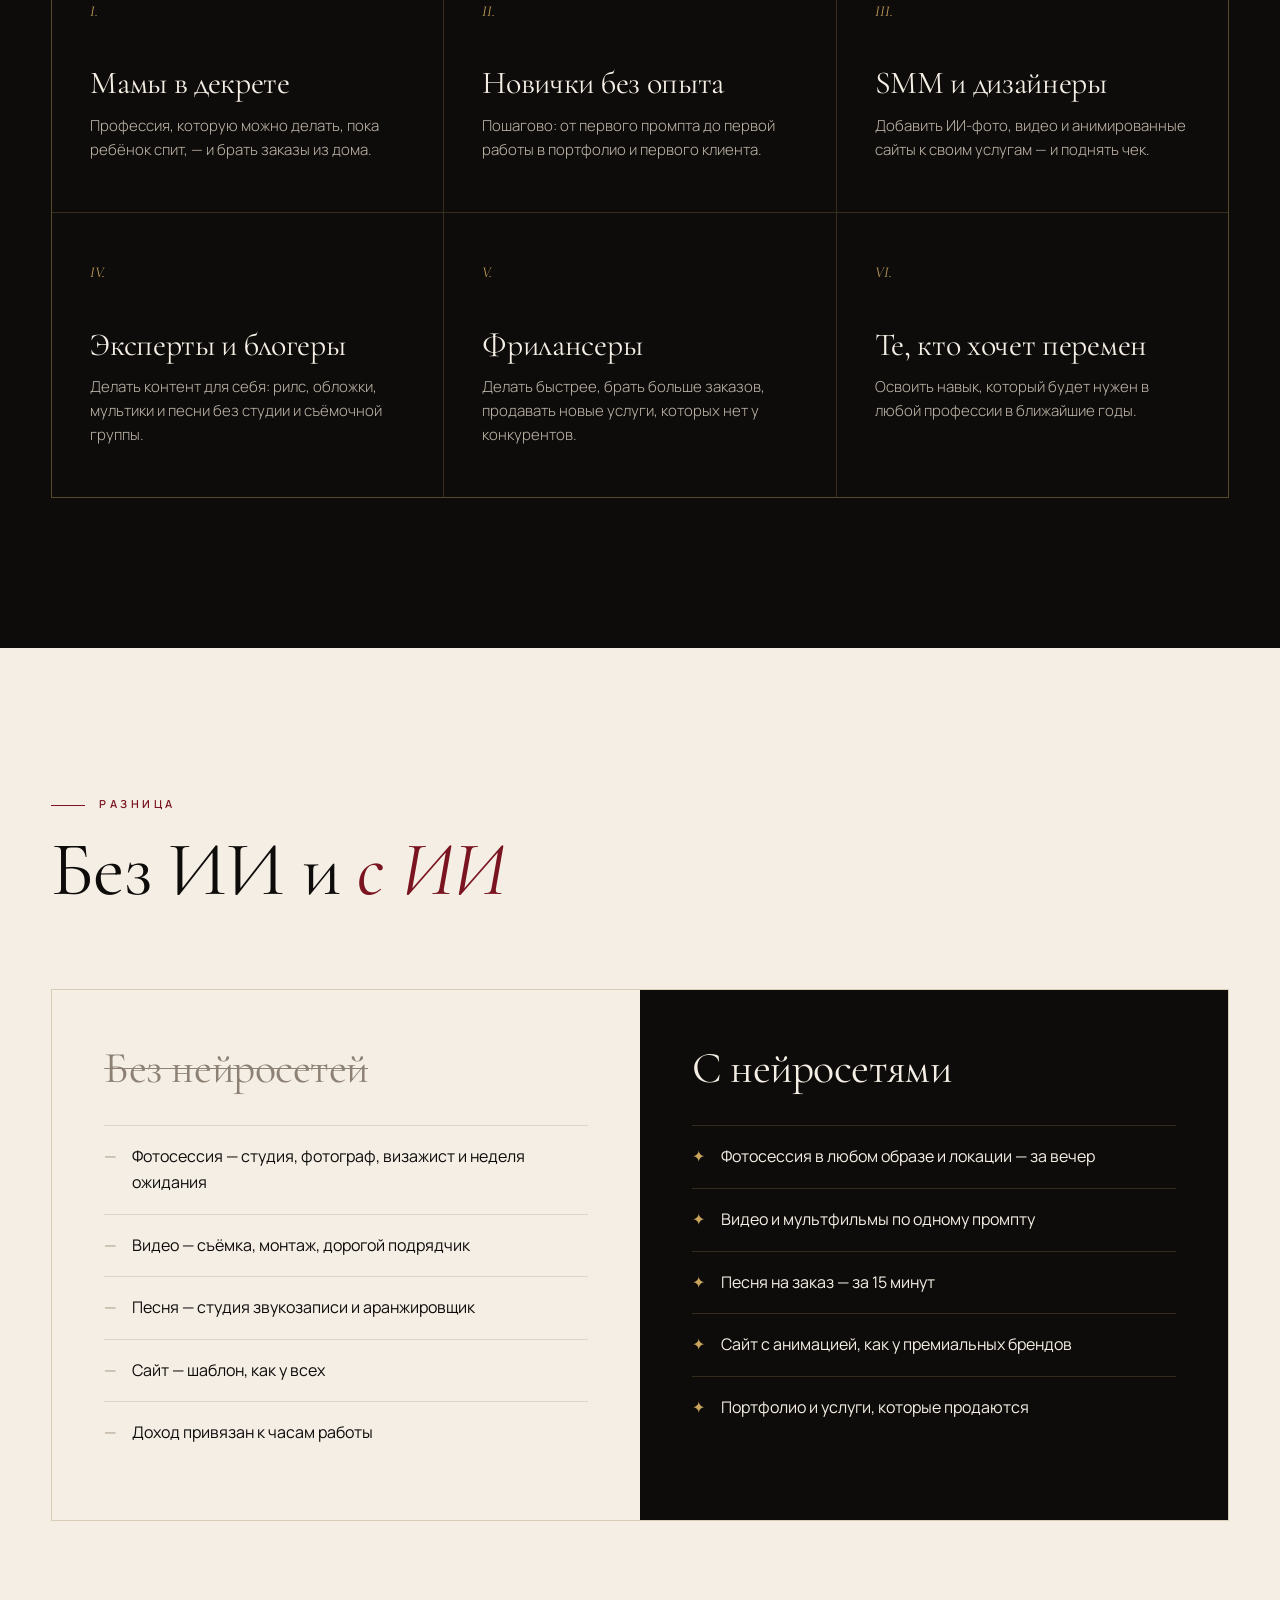
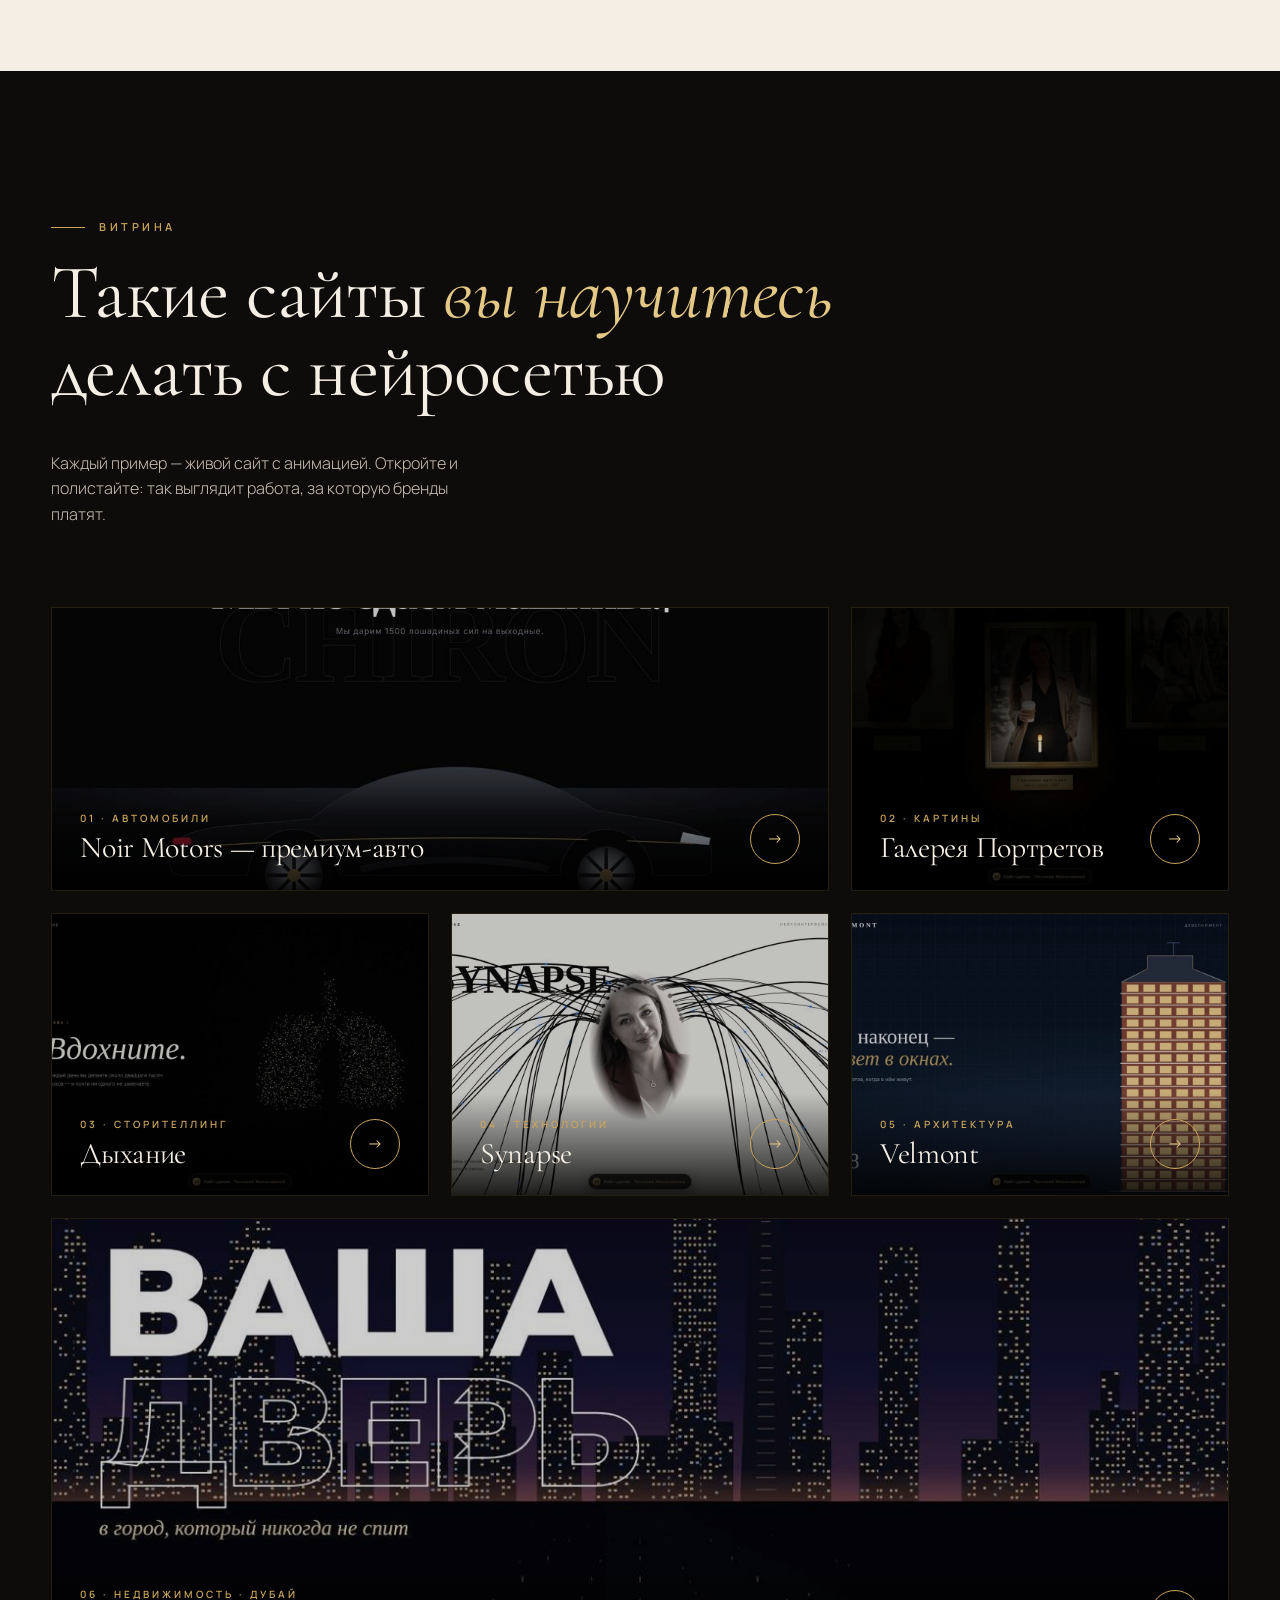
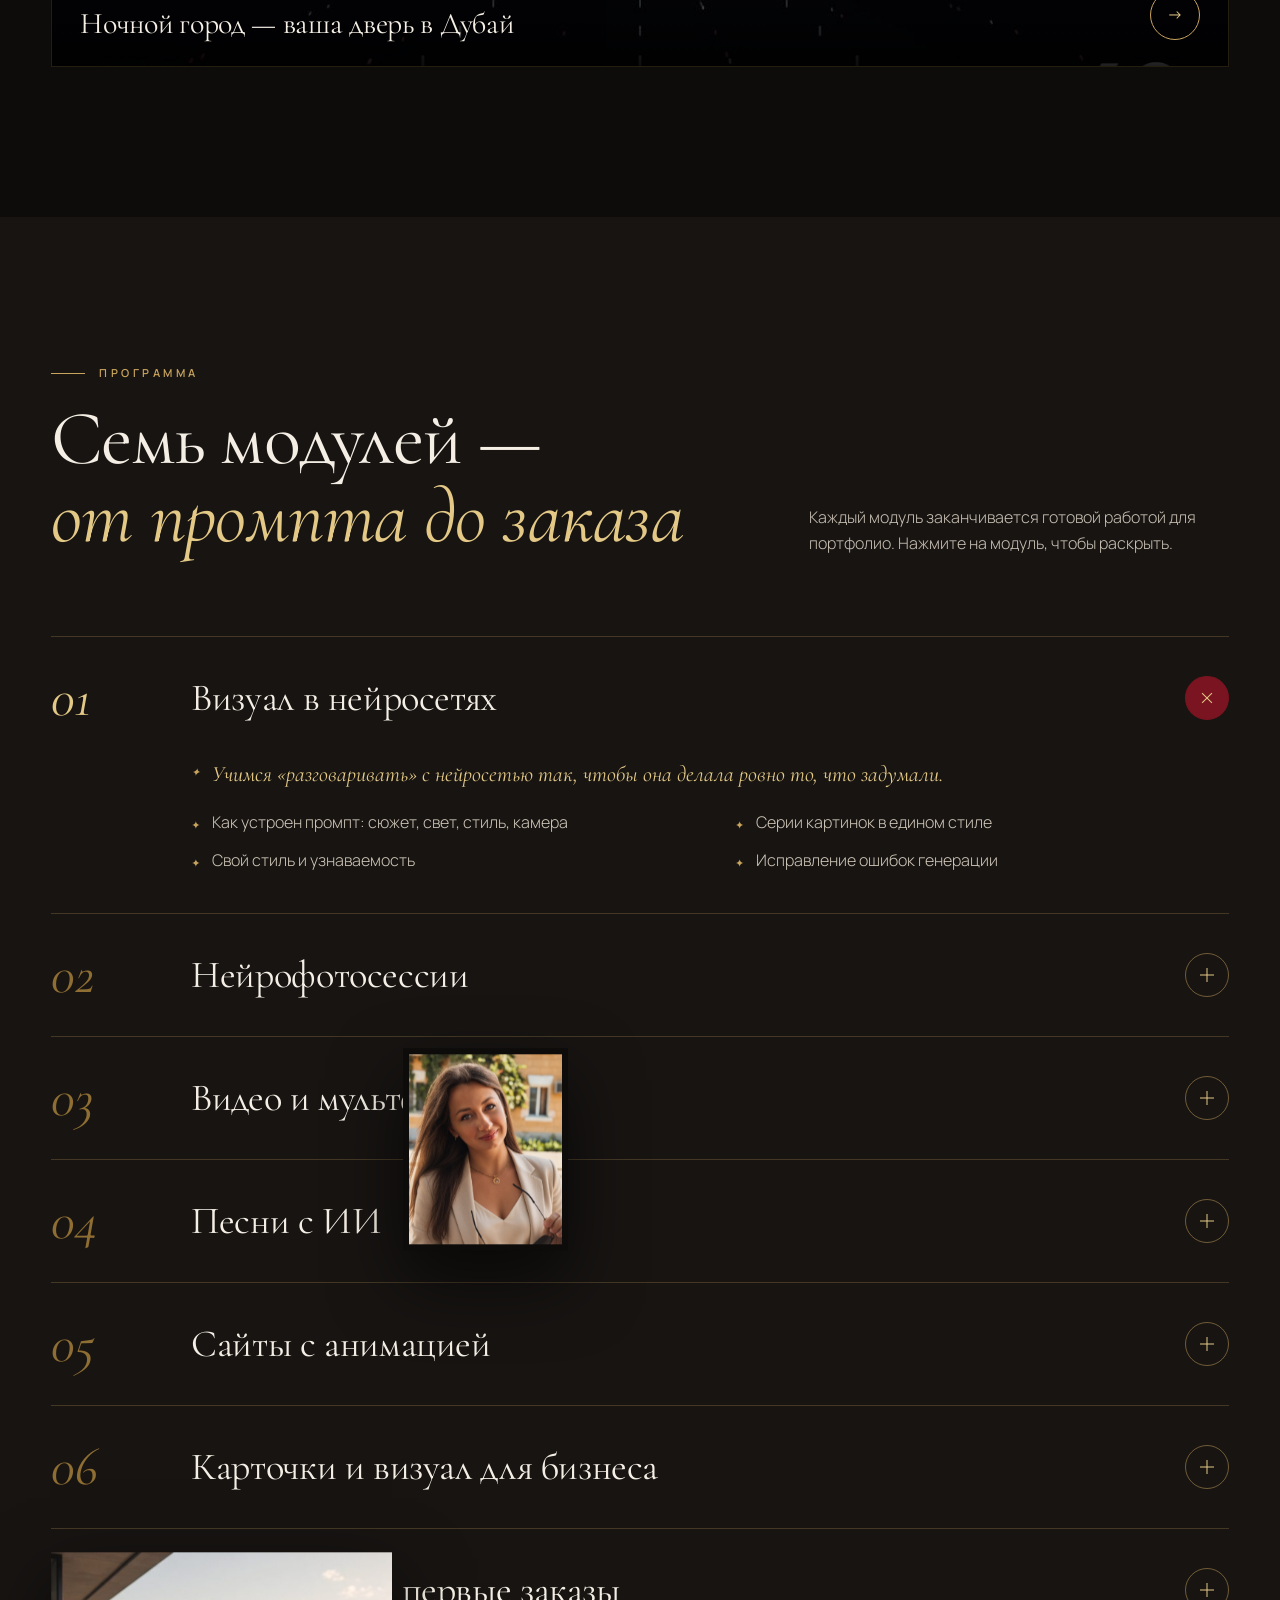
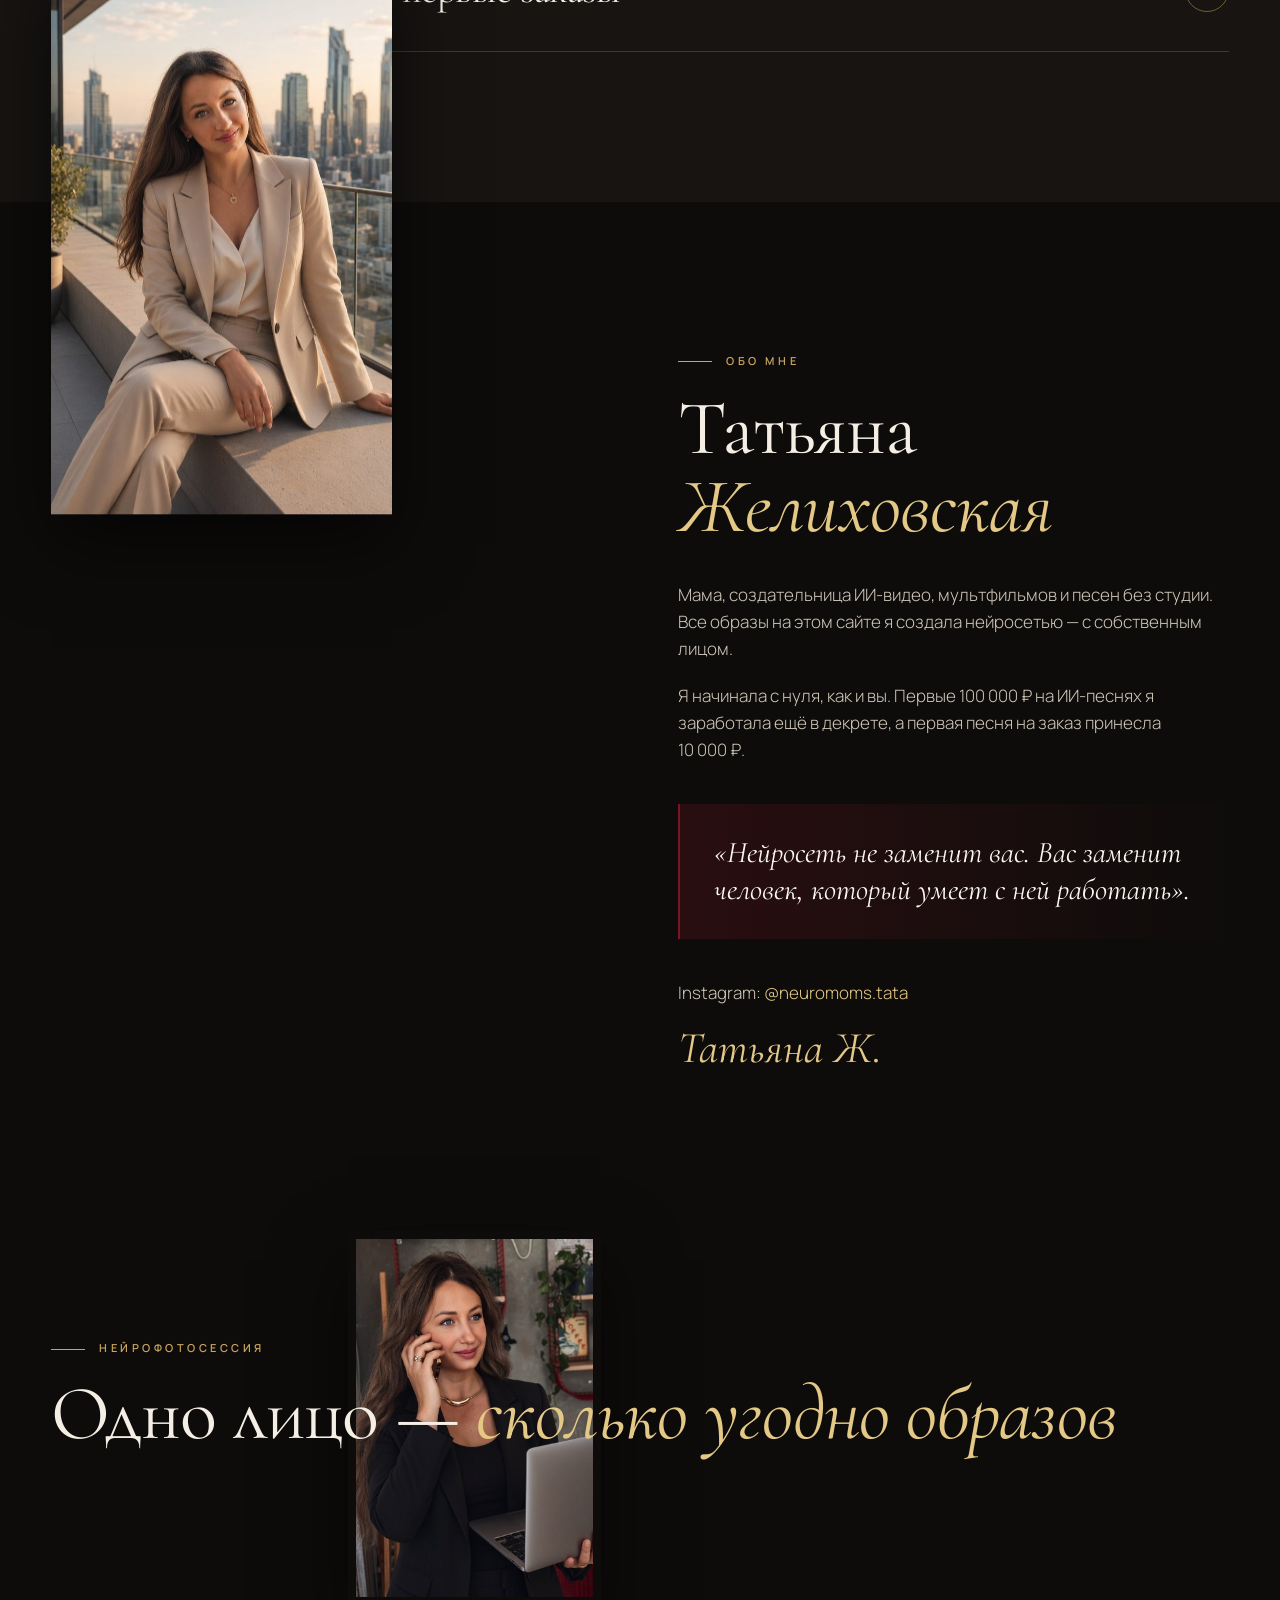
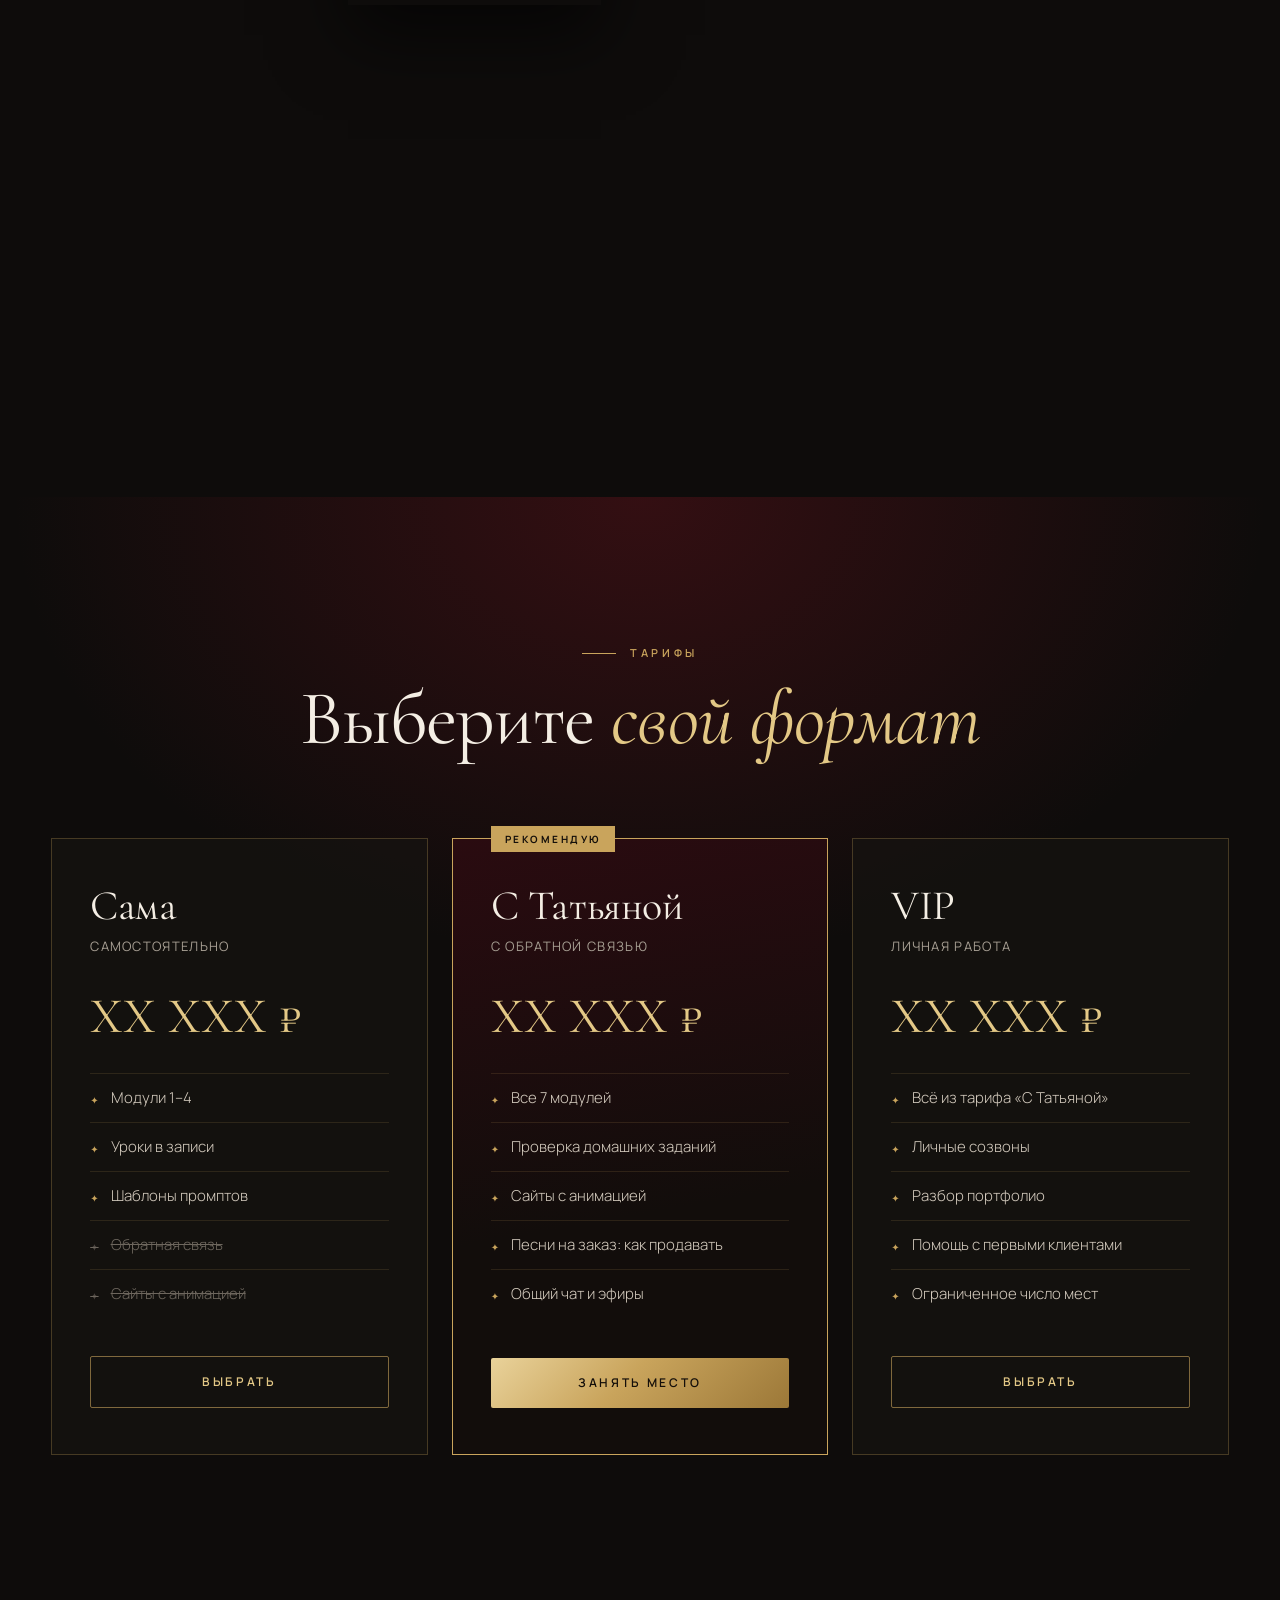
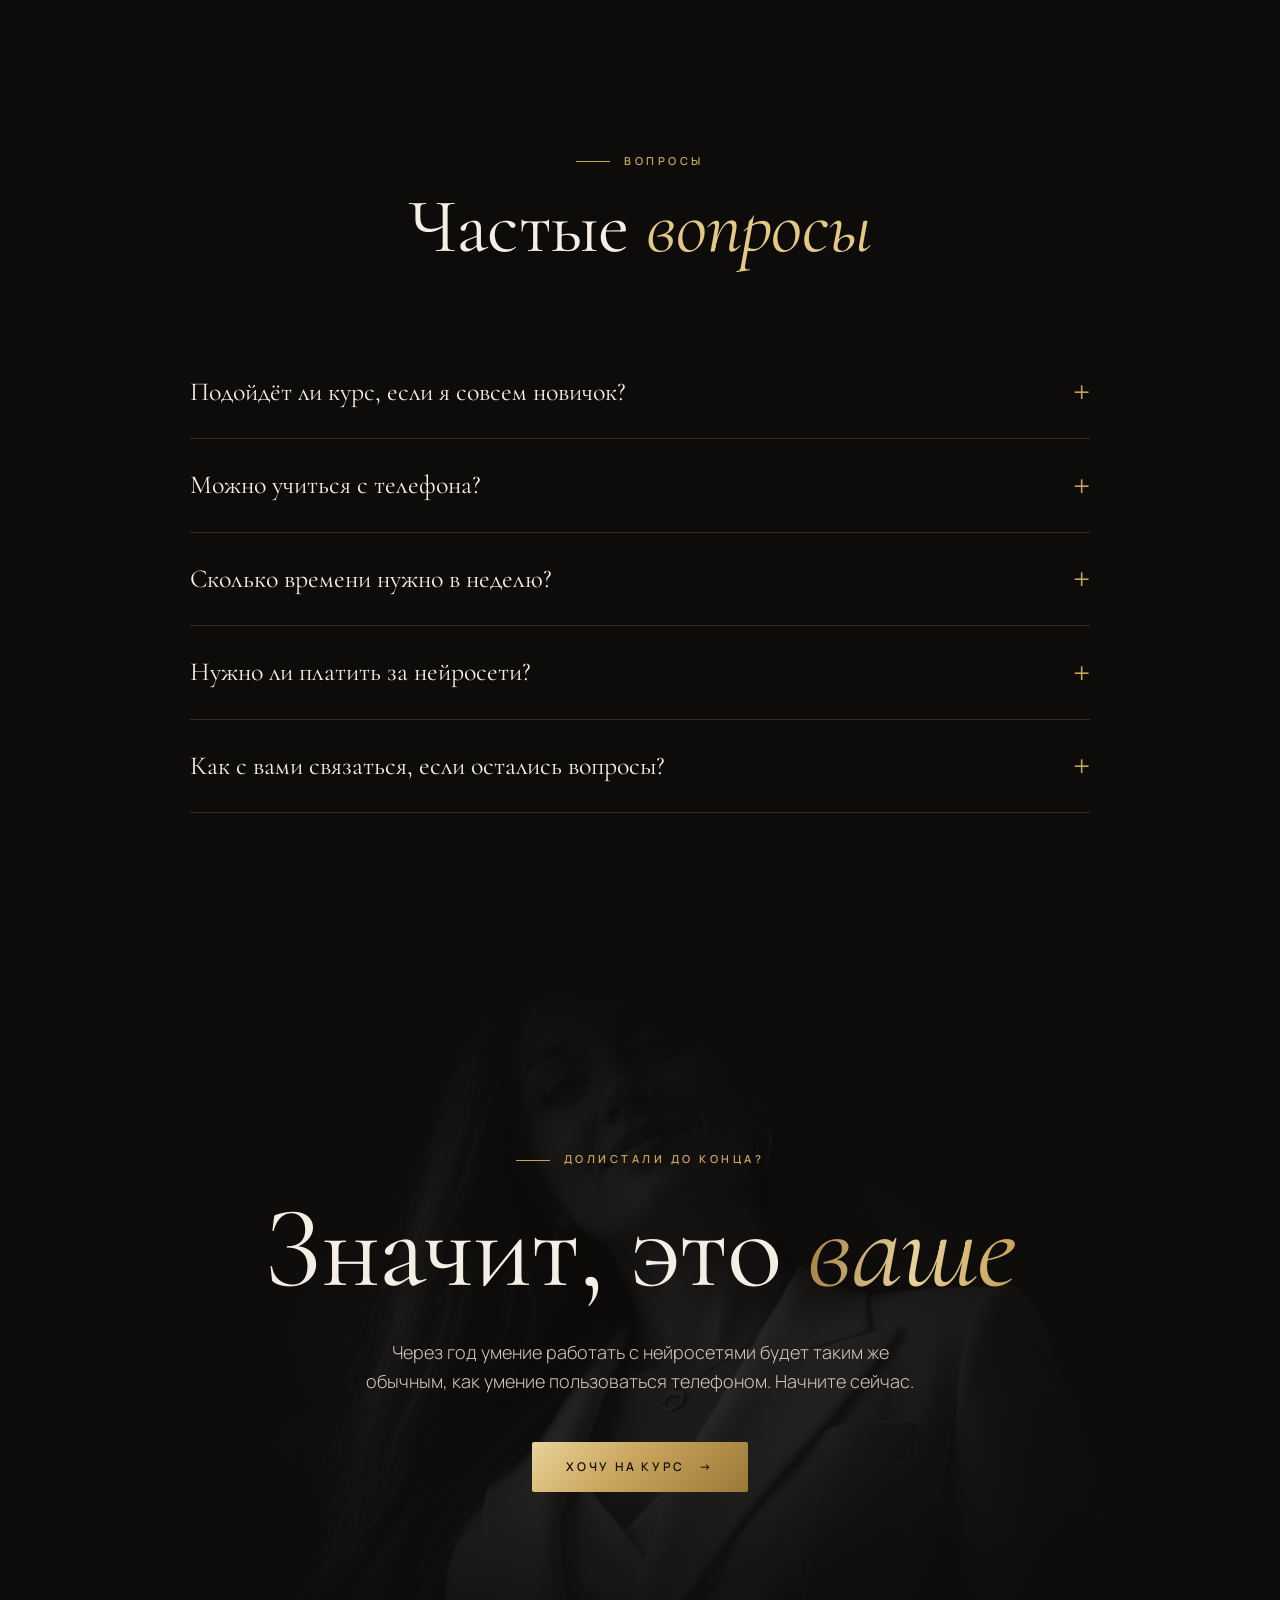
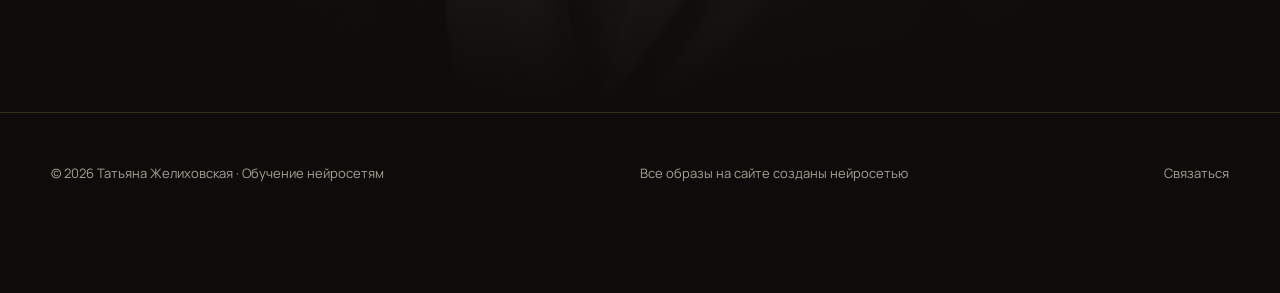
==== commit 8519af24: "Publish site TatianaZhelihovskaya" ====
--- a/index.html
+++ b/index.html
@@ -1,360 +1,487 @@
-﻿<!DOCTYPE html>
+<!DOCTYPE html>
 <html lang="ru">
 <head>
-  <meta charset="UTF-8" />
-  <meta name="viewport" content="width=device-width, initial-scale=1" />
-  <title>Нейросети для мам — мини-курсы Татьяны Желиховской</title>
-  <meta name="description" content="Песни, мультики, картинки и сайты за один вечер — без кода и без слуха. Мини-курсы Нейромамы с первыми деньгами на навыке." />
-  <meta property="og:title" content="Нейросети для мам — без кода и без слуха" />
-  <meta property="og:description" content="Мини-курсы Татьяны Желиховской: песни, мультики, фото, рилс и сайты. Первые деньги на навыке." />
-  <meta property="og:image" content="https://tatianaanatolievnadta-ops.github.io/TatianaZhelihovskaya/assets/og.jpg" />
-  <meta property="og:type" content="website" />
-  <meta property="og:locale" content="ru_RU" />
-  <link rel="icon" href="assets/favicon.png" type="image/png" />
-  <link rel="apple-touch-icon" href="assets/apple-touch-icon.png" />
-  <link rel="stylesheet" href="css/fonts.css" />
-  <link rel="stylesheet" href="css/styles.css?v=blackgold2" />
+<meta charset="UTF-8">
+<meta name="viewport" content="width=device-width, initial-scale=1">
+<title>Татьяна Желиховская — обучение нейросетям</title>
+<meta name="description" content="Курс по нейросетям от Татьяны Желиховской: нейрофотосессии, видео, мультфильмы, песни и сайты с анимацией — с нуля, с телефона.">
+<meta property="og:title" content="Татьяна Желиховская — обучение нейросетям">
+<meta property="og:image" content="img/red-suit.jpg">
+<link rel="preconnect" href="https://fonts.googleapis.com">
+<link rel="preconnect" href="https://fonts.gstatic.com" crossorigin>
+<link href="https://fonts.googleapis.com/css2?family=Cormorant+Garamond:ital,wght@0,400;0,500;0,600;1,400;1,500&family=Manrope:wght@300;400;500;600;700&display=swap" rel="stylesheet">
+<style>
+:root{
+  --ink:#0E0C0B; --ink2:#171412; --ink3:#221d19;
+  --gold:#C9A45C; --gold2:#E3C886; --gold3:#8E6E32;
+  --red:#7A1420; --red2:#A3202E;
+  --cream:#F4EEE4; --white:#FBF8F3; --mute:#A79F93;
+  --serif:'Cormorant Garamond',Georgia,serif; --sans:'Manrope',system-ui,sans-serif;
+}
+*{box-sizing:border-box;margin:0;padding:0}
+html{scroll-behavior:smooth}
+body{background:var(--ink);color:var(--cream);font-family:var(--sans);font-weight:400;line-height:1.6;overflow-x:hidden;-webkit-font-smoothing:antialiased}
+img{display:block;max-width:100%}
+a{color:inherit;text-decoration:none}
+::selection{background:var(--red);color:var(--white)}
+.wrap{width:min(1240px,92vw);margin:0 auto}
+.eyebrow{font:600 11px/1 var(--sans);letter-spacing:.32em;text-transform:uppercase;color:var(--gold)}
+.eyebrow::before{content:"";display:inline-block;width:34px;height:1px;background:var(--gold);vertical-align:middle;margin-right:14px}
+h1,h2,h3{font-family:var(--serif);font-weight:400;line-height:1.02;letter-spacing:-.01em}
+h2{font-size:clamp(40px,6vw,84px)}
+h2 em,h1 em{font-style:italic;color:var(--gold2)}
+.gold-text{background:linear-gradient(100deg,#9c7838 0%,#E9D29A 22%,#C9A45C 40%,#fff3cf 50%,#C9A45C 60%,#8E6E32 100%);background-size:250% 100%;-webkit-background-clip:text;background-clip:text;color:transparent;animation:shine 6s linear infinite}
+@keyframes shine{to{background-position:-250% 0}}
+.btn{position:relative;display:inline-flex;align-items:center;gap:14px;padding:19px 34px;border-radius:2px;font:600 12px/1 var(--sans);letter-spacing:.22em;text-transform:uppercase;cursor:pointer;overflow:hidden;transition:color .4s,transform .3s;border:0}
+.btn-gold{background:linear-gradient(135deg,#E9D29A,#C9A45C 45%,#9c7838);color:#140f0a}
+.btn-gold::after{content:"";position:absolute;top:0;left:-60%;width:40%;height:100%;background:linear-gradient(100deg,transparent,rgba(255,255,255,.65),transparent);transform:skewX(-20deg);animation:sweep 3.6s ease-in-out infinite}
+@keyframes sweep{0%,60%{left:-60%}100%{left:130%}}
+.btn-line{border:1px solid rgba(201,164,92,.6);color:var(--gold2)}
+.btn-line:hover{background:var(--red);border-color:var(--red);color:var(--white)}
+.btn .arr{transition:transform .3s}.btn:hover .arr{transform:translateX(6px)}
+
+/* preloader */
+#pre{position:fixed;inset:0;z-index:10000;background:var(--ink);display:grid;place-items:center;transition:opacity .9s ease .2s,visibility .9s .2s}
+#pre.done{opacity:0;visibility:hidden}
+#pre .mono{font:italic 400 88px/1 var(--serif);color:transparent;-webkit-text-stroke:1px var(--gold);position:relative}
+#pre .mono span{position:absolute;inset:0;color:var(--gold);-webkit-text-stroke:0;clip-path:inset(100% 0 0 0);animation:fill 1.6s cubic-bezier(.7,0,.2,1) forwards}
+#pre small{display:block;text-align:center;margin-top:16px;font:500 10px/1 var(--sans);letter-spacing:.5em;color:var(--mute)}
+@keyframes fill{to{clip-path:inset(0 0 0 0)}}
+
+/* cursor */
+.cur{position:fixed;top:0;left:0;width:8px;height:8px;margin:-4px 0 0 -4px;border-radius:50%;background:var(--gold2);pointer-events:none;z-index:9998;mix-blend-mode:difference}
+.cur-ring{position:fixed;top:0;left:0;width:42px;height:42px;margin:-21px 0 0 -21px;border:1px solid rgba(201,164,92,.6);border-radius:50%;pointer-events:none;z-index:9997;transition:width .3s,height .3s,margin .3s,background .3s}
+.cur-ring.big{width:84px;height:84px;margin:-42px 0 0 -42px;background:rgba(201,164,92,.08)}
+@media(hover:none){.cur,.cur-ring{display:none}}
+
+/* nav */
+nav{position:fixed;top:0;left:0;right:0;z-index:500;transition:background .4s,padding .4s;padding:26px 0}
+nav.solid{background:rgba(14,12,11,.88);backdrop-filter:blur(12px);padding:14px 0;border-bottom:1px solid rgba(201,164,92,.15)}
+nav .wrap{display:flex;align-items:center;justify-content:space-between;gap:30px}
+.logo{display:flex;align-items:center;gap:14px}
+.logo .crest{width:44px;height:44px;border:1px solid var(--gold);border-radius:50%;display:grid;place-items:center;font:italic 500 19px/1 var(--serif);color:var(--gold2)}
+.logo b{display:block;font:500 20px/1 var(--serif);letter-spacing:.02em}
+.logo small{font:500 9px/1 var(--sans);letter-spacing:.38em;color:var(--mute);text-transform:uppercase}
+nav ul{display:flex;gap:34px;list-style:none}
+nav ul a{font:500 12px/1 var(--sans);letter-spacing:.16em;text-transform:uppercase;color:#cfc6b8;position:relative}
+nav ul a::after{content:"";position:absolute;left:0;bottom:-7px;height:1px;width:0;background:var(--gold);transition:width .35s}
+nav ul a:hover::after{width:100%}
+nav .btn{padding:14px 22px}
+@media(max-width:980px){nav ul{display:none}}
+@media(max-width:560px){nav .btn{display:none}}
+
+/* hero */
+.hero{position:relative;min-height:100vh;display:grid;grid-template-columns:1.05fr .95fr;align-items:center;gap:4vw;padding:140px 4vw 90px;overflow:hidden}
+.hero::before{content:"";position:absolute;inset:0;background:radial-gradient(60% 60% at 75% 40%,rgba(122,20,32,.35),transparent 70%),radial-gradient(40% 50% at 10% 90%,rgba(201,164,92,.10),transparent 70%);pointer-events:none}
+.hero-txt{position:relative;z-index:2;max-width:680px;justify-self:end}
+.hero h1{font-size:clamp(52px,7.6vw,124px);margin:28px 0 26px}
+.hero h1 .ln{display:block;overflow:hidden}
+.hero h1 .ln span{display:block;transform:translateY(110%);transition:transform 1.2s cubic-bezier(.2,.8,.2,1)}
+.loaded .hero h1 .ln span{transform:none}
+.loaded .hero h1 .ln:nth-child(2) span{transition-delay:.12s}
+.loaded .hero h1 .ln:nth-child(3) span{transition-delay:.24s}
+.hero p.lead{font-size:clamp(16px,1.35vw,19px);color:#d8cfc2;max-width:520px;font-weight:300}
+.hero .cta{display:flex;gap:16px;flex-wrap:wrap;margin-top:40px}
+.facts{display:flex;gap:42px;margin-top:56px;padding-top:30px;border-top:1px solid rgba(201,164,92,.22)}
+.facts div b{display:block;font:400 40px/1 var(--serif);color:var(--gold2)}
+.facts div span{font-size:12px;letter-spacing:.12em;text-transform:uppercase;color:var(--mute)}
+.portrait{position:relative;justify-self:start;width:min(500px,100%);aspect-ratio:3/4}
+.portrait .frame{position:absolute;inset:-18px;border:1px solid rgba(201,164,92,.5);pointer-events:none}
+.portrait .frame::before,.portrait .frame::after{content:"";position:absolute;width:22px;height:22px;border:2px solid var(--gold)}
+.portrait .frame::before{top:-6px;left:-6px;border-right:0;border-bottom:0}
+.portrait .frame::after{bottom:-6px;right:-6px;border-left:0;border-top:0}
+.portrait canvas{width:100%;height:100%;display:block;background:#1a1512}
+.portrait .tag{position:absolute;left:-46px;bottom:60px;background:var(--red);color:var(--white);padding:16px 22px;font:italic 400 22px/1.1 var(--serif);box-shadow:0 20px 50px rgba(0,0,0,.5)}
+.portrait .tag small{display:block;font:600 9px/1 var(--sans);letter-spacing:.3em;text-transform:uppercase;color:var(--gold2);margin-bottom:6px;font-style:normal}
+.scroll-hint{position:absolute;bottom:28px;left:50%;transform:translateX(-50%);font:500 10px/1 var(--sans);letter-spacing:.4em;color:var(--mute);text-transform:uppercase;display:flex;flex-direction:column;align-items:center;gap:12px}
+.scroll-hint i{width:1px;height:46px;background:linear-gradient(var(--gold),transparent);animation:drip 2s infinite}
+@keyframes drip{0%{transform:scaleY(0);transform-origin:top}50%{transform:scaleY(1);transform-origin:top}51%{transform-origin:bottom}100%{transform:scaleY(0);transform-origin:bottom}}
+@media(max-width:900px){.hero{grid-template-columns:1fr;padding-top:120px}.hero-txt{justify-self:start}.portrait{justify-self:center;order:-1;width:min(380px,84vw);margin:10px 0 30px}.eyebrow{letter-spacing:.2em}.eyebrow::before{width:22px;margin-right:10px}.portrait .tag{left:-14px}}
+
+/* marquee */
+.marquee{border-top:1px solid rgba(201,164,92,.25);border-bottom:1px solid rgba(201,164,92,.25);background:var(--ink2);overflow:hidden;padding:24px 0}
+.marquee .track{display:flex;gap:56px;width:max-content;animation:mq 38s linear infinite}
+.marquee span{font:italic 400 34px/1 var(--serif);color:var(--cream);white-space:nowrap;display:flex;align-items:center;gap:56px}
+.marquee span::after{content:"✦";font-style:normal;font-size:16px;color:var(--gold)}
+@keyframes mq{to{transform:translateX(-50%)}}
+
+section{position:relative}
+.sec{padding:150px 0}
+.sec-head{display:flex;justify-content:space-between;align-items:end;gap:40px;margin-bottom:80px;flex-wrap:wrap}
+.sec-head p{max-width:420px;color:#c9c0b3;font-weight:300}
+.sec-head h2{margin-top:22px}
+
+/* reveal */
+.rv{opacity:0;transform:translateY(50px);transition:opacity 1.1s ease,transform 1.1s cubic-bezier(.2,.8,.2,1)}
+.rv.in{opacity:1;transform:none}
+.rv.d1{transition-delay:.1s}.rv.d2{transition-delay:.2s}.rv.d3{transition-delay:.3s}.rv.d4{transition-delay:.4s}
+
+/* audience */
+.aud{display:grid;grid-template-columns:repeat(3,1fr);gap:1px;background:rgba(201,164,92,.22);border:1px solid rgba(201,164,92,.22)}
+.aud article{background:var(--ink);padding:46px 38px 50px;position:relative;overflow:hidden;transition:background .5s}
+.aud article::before{content:"";position:absolute;inset:auto 0 0 0;height:0;background:linear-gradient(0deg,rgba(122,20,32,.55),transparent);transition:height .6s}
+.aud article:hover::before{height:100%}
+.aud .num{font:italic 400 15px/1 var(--serif);color:var(--gold)}
+.aud h3{font-size:32px;margin:44px 0 14px;position:relative}
+.aud p{color:#bfb6a9;font-size:15px;position:relative;font-weight:300}
+@media(max-width:900px){.aud{grid-template-columns:1fr}}
+
+/* before after */
+.ba{background:var(--cream);color:var(--ink)}
+.ba .eyebrow{color:var(--red)}.ba .eyebrow::before{background:var(--red)}
+.ba h2 em{color:var(--red)}
+.ba-grid{display:grid;grid-template-columns:1fr 1fr;border:1px solid #d9cdb8}
+.ba-col{padding:56px 52px}
+.ba-col+.ba-col{background:var(--ink);color:var(--cream)}
+.ba-col h3{font-size:44px;margin-bottom:34px}
+.ba-col:first-child h3{color:#8c8174;text-decoration:line-through;text-decoration-thickness:1px}
+.ba-col ul{list-style:none}
+.ba-col li{padding:18px 0;border-top:1px solid rgba(0,0,0,.1);display:flex;gap:16px;font-size:16px}
+.ba-col+.ba-col li{border-color:rgba(201,164,92,.2)}
+.ba-col li::before{content:"—";color:#a89b88}
+.ba-col+.ba-col li::before{content:"✦";color:var(--gold)}
+@media(max-width:800px){.ba-grid{grid-template-columns:1fr}.ba-col{padding:40px 28px}}
+
+/* showcase */
+.show-grid{display:grid;grid-template-columns:repeat(12,1fr);gap:22px}
+.card{position:relative;overflow:hidden;background:#000;aspect-ratio:4/3;grid-column:span 4;display:block;border:1px solid rgba(201,164,92,.18)}
+.card.w{grid-column:span 8;aspect-ratio:auto}
+.card.full{grid-column:span 12;aspect-ratio:21/8}
+.card img{position:absolute;inset:0;width:100%;height:100%;object-fit:cover;transition:transform 1.4s cubic-bezier(.2,.8,.2,1),filter .8s;filter:saturate(.85) brightness(.8)}
+.card:hover img{transform:scale(1.07);filter:saturate(1.05) brightness(.95)}
+.card .meta{position:absolute;left:0;right:0;bottom:0;padding:26px 28px;background:linear-gradient(0deg,rgba(0,0,0,.85),transparent);display:flex;justify-content:space-between;align-items:end;gap:20px}
+.card h3{font-size:30px}
+.card small{display:block;font:600 10px/1 var(--sans);letter-spacing:.3em;color:var(--gold);text-transform:uppercase;margin-bottom:10px}
+.card .go{width:50px;height:50px;border-radius:50%;border:1px solid var(--gold);display:grid;place-items:center;color:var(--gold2);flex:none;transition:background .4s,transform .4s}
+.card:hover .go{background:var(--red);border-color:var(--red);transform:rotate(-45deg);color:#fff}
+@media(max-width:900px){.card,.card.w,.card.full{grid-column:span 12;aspect-ratio:4/3}}
+
+/* program */
+.prog{background:var(--ink2)}
+.mod{border-top:1px solid rgba(201,164,92,.25);cursor:pointer}
+.mod:last-child{border-bottom:1px solid rgba(201,164,92,.25)}
+.mod-h{display:grid;grid-template-columns:110px 1fr auto;align-items:center;gap:30px;padding:34px 0;transition:padding .4s}
+.mod-h .n{font:italic 400 54px/1 var(--serif);color:var(--gold3);transition:color .4s}
+.mod-h h3{font-size:clamp(26px,3vw,40px)}
+.mod-h .pl{width:44px;height:44px;border:1px solid rgba(201,164,92,.5);border-radius:50%;position:relative;transition:transform .5s,background .4s}
+.mod-h .pl::before,.mod-h .pl::after{content:"";position:absolute;left:50%;top:50%;width:14px;height:1px;background:var(--gold2);transform:translate(-50%,-50%)}
+.mod-h .pl::after{transform:translate(-50%,-50%) rotate(90deg)}
+.mod:hover .n,.mod.open .n{color:var(--gold2)}
+.mod.open .pl{transform:rotate(45deg);background:var(--red);border-color:var(--red)}
+.mod-b{display:grid;grid-template-rows:0fr;transition:grid-template-rows .6s cubic-bezier(.2,.8,.2,1)}
+.mod.open .mod-b{grid-template-rows:1fr}
+.mod-b>div{overflow:hidden}
+.mod-b .in{padding:0 0 40px 140px;display:grid;grid-template-columns:1fr 1fr;gap:12px 50px;color:#cfc6b8;font-weight:300}
+.mod-b .in p{display:flex;gap:12px}.mod-b .in p::before{content:"✦";color:var(--gold);font-size:11px;margin-top:6px}
+.mod-b .in .lead2{grid-column:1/-1;font:italic 400 22px/1.4 var(--serif);color:var(--gold2);margin-bottom:8px}
+@media(max-width:800px){.mod-h{grid-template-columns:60px 1fr auto;gap:16px}.mod-h .n{font-size:36px}.mod-b .in{padding-left:0;grid-template-columns:1fr}}
+
+/* about */
+.about-grid{display:grid;grid-template-columns:1fr 1fr;gap:6vw;align-items:center}
+.collage{position:relative;height:720px}
+.collage img{position:absolute;object-fit:cover;box-shadow:0 30px 70px rgba(0,0,0,.6);will-change:transform}
+.collage .a{width:62%;height:78%;left:0;top:0}
+.collage .b{width:46%;height:52%;right:0;bottom:0;border:8px solid var(--ink)}
+.collage .c{width:30%;height:28%;right:6%;top:4%;border:6px solid var(--ink)}
+.about-txt h2{margin:24px 0 34px}
+.about-txt p{color:#cfc6b8;font-weight:300;margin-bottom:20px;font-size:17px}
+.quote{margin:40px 0;padding:30px 34px;border-left:2px solid var(--red);background:linear-gradient(90deg,rgba(122,20,32,.25),transparent);font:italic 400 30px/1.25 var(--serif);color:var(--white)}
+.sign{font:italic 400 44px/1 var(--serif);color:var(--gold2);margin-top:20px}
+@media(max-width:900px){.about-grid{grid-template-columns:1fr}.collage{height:520px}}
+
+/* gallery strip */
+.strip{padding:120px 0 150px;overflow:hidden}
+.strip .row{display:flex;gap:22px;width:max-content;will-change:transform}
+.strip figure{width:300px;flex:none;position:relative}
+.strip figure img{width:300px;height:400px;object-fit:cover;filter:grayscale(.15) contrast(1.02)}
+.strip figcaption{margin-top:14px;font:italic 400 19px/1 var(--serif);color:var(--gold2);display:flex;justify-content:space-between}
+.strip figcaption span{font:500 10px/1.8 var(--sans);letter-spacing:.2em;color:var(--mute);font-style:normal}
+
+/* price */
+.price{background:radial-gradient(70% 60% at 50% 0%,rgba(122,20,32,.35),transparent 70%),var(--ink)}
+.tiers{display:grid;grid-template-columns:repeat(3,1fr);gap:24px;align-items:stretch}
+.tier{border:1px solid rgba(201,164,92,.28);padding:46px 38px;display:flex;flex-direction:column;position:relative;background:rgba(23,20,18,.6);transition:transform .5s,border-color .5s}
+.tier:hover{transform:translateY(-8px);border-color:var(--gold)}
+.tier.vip{background:linear-gradient(170deg,#2a0b10,#120d0b 60%);border-color:var(--gold)}
+.tier.vip::before{content:"Рекомендую";position:absolute;top:-13px;left:38px;background:var(--gold);color:#140f0a;font:700 10px/1 var(--sans);letter-spacing:.25em;text-transform:uppercase;padding:8px 14px}
+.tier h3{font-size:42px}
+.tier .sub{color:var(--mute);font-size:13px;letter-spacing:.1em;text-transform:uppercase;margin-top:8px}
+.tier .cost{font:400 50px/1 var(--serif);color:var(--gold2);margin:34px 0 4px}
+.tier .cost small{font:400 14px var(--sans);color:var(--mute);margin-left:6px}
+.tier ul{list-style:none;margin:28px 0 38px;flex:1}
+.tier li{padding:12px 0;border-top:1px solid rgba(201,164,92,.14);font-size:15px;color:#d4cbbe;font-weight:300;display:flex;gap:12px}
+.tier li::before{content:"✦";color:var(--gold);font-size:10px;margin-top:6px}
+.tier li.off{color:#6d665d;text-decoration:line-through}.tier li.off::before{color:#4d4741}
+.tier .btn{justify-content:center}
+@media(max-width:980px){.tiers{grid-template-columns:1fr}}
+
+/* faq */
+.faq-list{max-width:900px;margin:0 auto}
+.faq{border-bottom:1px solid rgba(201,164,92,.22)}
+.faq button{all:unset;cursor:pointer;display:flex;width:100%;justify-content:space-between;align-items:center;gap:30px;padding:30px 0;font:400 26px/1.25 var(--serif)}
+.faq button i{font-style:normal;color:var(--gold);font:300 30px/1 var(--sans);transition:transform .4s}
+.faq.open button i{transform:rotate(45deg)}
+.faq .ans{display:grid;grid-template-rows:0fr;transition:grid-template-rows .5s}
+.faq.open .ans{grid-template-rows:1fr}
+.faq .ans>div{overflow:hidden}
+.faq .ans p{padding:0 0 30px;color:#c9c0b3;font-weight:300;max-width:720px}
+
+/* final */
+.final{padding:190px 0 220px;text-align:center;overflow:hidden;background:var(--ink)}
+.final .bg{position:absolute;inset:0;background:url(img/cream-suit.jpg) center 20%/cover;opacity:.18;filter:grayscale(1)}
+.final::after{content:"";position:absolute;inset:0;background:radial-gradient(closest-side,transparent,var(--ink))}
+.final .wrap{position:relative;z-index:2}
+.final h2{font-size:clamp(54px,9vw,150px);margin:26px 0 30px}
+.final p{max-width:560px;margin:0 auto 46px;color:#d0c7ba;font-weight:300;font-size:18px}
+
+footer{border-top:1px solid rgba(201,164,92,.2);padding:50px 0 110px;color:var(--mute);font-size:13px}
+footer .wrap{display:flex;justify-content:space-between;gap:30px;flex-wrap:wrap;align-items:center}
+footer a:hover{color:var(--gold2)}
+
+/* grain */
+body::after{content:"";position:fixed;inset:-50%;pointer-events:none;z-index:9000;opacity:.05;background-image:url("data:image/svg+xml,%3Csvg xmlns='http://www.w3.org/2000/svg' width='160' height='160'%3E%3Cfilter id='n'%3E%3CfeTurbulence type='fractalNoise' baseFrequency='.9' numOctaves='3'/%3E%3C/filter%3E%3Crect width='100%25' height='100%25' filter='url(%23n)'/%3E%3C/svg%3E");animation:grain 1s steps(6) infinite}
+@keyframes grain{0%{transform:translate(0,0)}20%{transform:translate(-3%,2%)}40%{transform:translate(2%,-3%)}60%{transform:translate(-2%,-1%)}80%{transform:translate(3%,3%)}}
+</style>
 </head>
 <body>
-  <nav class="site-nav" aria-label="Главная навигация">
-    <div class="wrap">
-      <a class="brand" href="index.html">
-        <img src="assets/logo.png" alt="ТЖ" width="44" height="44" />
-        <span>Татьяна Желиховская</span>
-      </a>
-      <button class="nav-toggle" type="button" aria-label="Меню" aria-expanded="false">
-        <span></span><span></span><span></span>
-      </button>
-      <div class="nav-links">
-        <a href="#courses">Курсы</a>
-        <a href="portfolio.html">Услуги</a>
-        <a href="works.html">Работы</a>
-        <a href="about.html">Обо мне</a>
-        <a href="multiki.html">Мультики</a>
-        <a href="#contacts">Контакты</a>
-        <a class="btn btn-gold" href="https://t.me/AkademiyaTandem_TATIANAZHELIKH" target="_blank" rel="noopener">Подарок</a>
-      </div>
-    </div>
-  </nav>
-
-  <header class="hero">
-    <div class="wrap hero-grid">
-      <div class="reveal">
-        <p class="eyebrow">Татьяна Желиховская · инженер по ИИ</p>
-        <h1>Нейросети для мам — без кода и без слуха</h1>
-        <p class="lead">Песни, мультики, картинки и сайты за один вечер. И первые деньги на этом навыке.</p>
-        <div class="hero-actions">
-          <a class="btn btn-gold" href="#courses">Выбрать мини-курс</a>
-          <a class="btn btn-ghost" href="https://t.me/AkademiyaTandem_TATIANAZHELIKH" target="_blank" rel="noopener">Получить подарок</a>
-        </div>
-      </div>
-      <div class="hero-photo reveal">
-        <img src="assets/tatiana.jpg" alt="Татьяна Желиховская" width="800" height="1000" />
-        <div class="hero-badge">Работаю из дома · дочке 3,5 года</div>
-      </div>
-    </div>
-  </header>
-
-  <section class="stats" aria-label="Цифры">
-    <div class="wrap">
-      <div class="stats-grid">
-        <article class="stat reveal"><b>10 000 ₽</b><span>первая песня на заказ</span></article>
-        <article class="stat reveal"><b>100 000 ₽</b><span>за июль на песнях от нейросети</span></article>
-        <article class="stat reveal"><b>3,5 года</b><span>дочке — а я работаю из дома</span></article>
-      </div>
-    </div>
-  </section>
-
-  <hr class="gold-line" />
-
-  <section class="section-cream" id="courses">
-    <div class="wrap">
-      <div class="section-head reveal">
-        <p class="eyebrow">Мини-курсы</p>
-        <h2>Одна задача — один навык — первые деньги</h2>
-        <p>Берёте один мини-курс, доводите до результата за вечер. Без длинных программ и без «сначала теория».</p>
-      </div>
-
-      <div class="courses-grid">
-        <article class="course-card reveal">
-          <span class="badge-hit">Хит</span>
-          <div class="thumb" style="background-image:url('assets/course-thumbs/pesnya.jpg')"></div>
-          <div class="card-body">
-            <h3>Песня за 15 минут</h3>
-            <p>Песня-подарок с именем + первые заказы</p>
-            <div class="price-row">
-              <span class="price">990 ₽</span>
-              <a class="btn btn-gold" href="#" data-buy="pesnya">Купить</a>
-            </div>
-          </div>
-        </article>
-
-        <article class="course-card reveal">
-          <div class="thumb" style="background-image:url('assets/course-thumbs/novyi-god.jpg')"></div>
-          <div class="card-body">
-            <h3>Новогоднее видео-поздравление</h3>
-            <p>Открытка-видео с песней</p>
-            <div class="price-row">
-              <span class="price">490 ₽</span>
-              <a class="btn btn-gold" href="#" data-buy="novyi-god">Купить</a>
-            </div>
-          </div>
-        </article>
-
-        <article class="course-card reveal">
-          <div class="thumb" style="background-image:url('assets/course-thumbs/fotosessiya.jpg')"></div>
-          <div class="card-body">
-            <h3>Нейрофотосессия</h3>
-            <p>30 образов себя без фотографа</p>
-            <div class="price-row">
-              <span class="price">990 ₽</span>
-              <a class="btn btn-gold" href="#" data-buy="fotosessiya">Купить</a>
-            </div>
-          </div>
-        </article>
-
-        <article class="course-card reveal">
-          <div class="thumb" style="background-image:url('assets/course-thumbs/oblozhki.jpg')"></div>
-          <div class="card-body">
-            <h3>Обложки к песням и постам</h3>
-            <p>Красивая обложка с фото за 5 минут</p>
-            <div class="price-row">
-              <span class="price">590 ₽</span>
-              <a class="btn btn-gold" href="#" data-buy="oblozhki">Купить</a>
-            </div>
-          </div>
-        </article>
-
-        <article class="course-card reveal">
-          <div class="thumb" style="background-image:url('assets/course-thumbs/multik.jpg')"></div>
-          <div class="card-body">
-            <h3>Мультик о семье</h3>
-            <p>Мультфильм из фото семьи — подарок на 5 000 ₽+</p>
-            <div class="price-row">
-              <span class="price">1 490 ₽</span>
-              <a class="btn btn-gold" href="#" data-buy="multik">Купить</a>
-            </div>
-          </div>
-        </article>
-
-        <article class="course-card reveal">
-          <div class="thumb" style="background-image:url('assets/course-thumbs/rils.jpg')"></div>
-          <div class="card-body">
-            <h3>Рилс Лайт</h3>
-            <p>15 рилс за 30 минут для блога</p>
-            <div class="price-row">
-              <span class="price">1 490 ₽</span>
-              <a class="btn btn-gold" href="#" data-buy="rils">Купить</a>
-            </div>
-          </div>
-        </article>
-
-        <article class="course-card reveal">
-          <div class="thumb" style="background-image:url('assets/course-thumbs/avatar.jpg')"></div>
-          <div class="card-body">
-            <h3>ИИ-аватар</h3>
-            <p>Видео, где «вы» говорите текст без съёмки</p>
-            <div class="price-row">
-              <span class="price">1 990 ₽</span>
-              <a class="btn btn-gold" href="#" data-buy="avatar">Купить</a>
-            </div>
-          </div>
-        </article>
-
-        <article class="course-card reveal">
-          <div class="thumb" style="background-image:url('assets/course-thumbs/marketplace.jpg')"></div>
-          <div class="card-body">
-            <h3>Карточки для маркетплейсов</h3>
-            <p>Карточки товара нейросетью</p>
-            <div class="price-row">
-              <span class="price">1 490 ₽</span>
-              <a class="btn btn-gold" href="#" data-buy="marketplace">Купить</a>
-            </div>
-          </div>
-        </article>
-
-        <article class="course-card reveal">
-          <div class="thumb" style="background-image:url('assets/course-thumbs/sait.jpg')"></div>
-          <div class="card-body">
-            <h3>Сайт без кода за вечер</h3>
-            <p>Сайт-визитка для своих услуг</p>
-            <div class="price-row">
-              <span class="price">2 500 ₽</span>
-              <a class="btn btn-gold" href="#" data-buy="sait">Купить</a>
-            </div>
-          </div>
-        </article>
-
-        <article class="course-card reveal">
-          <div class="thumb" style="background-image:url('assets/course-thumbs/bot.jpg')"></div>
-          <div class="card-body">
-            <h3>Чат-бот для заявок</h3>
-            <p>Бот в Telegram, который сам принимает заказы</p>
-            <div class="price-row">
-              <span class="price">2 500 ₽</span>
-              <a class="btn btn-gold" href="#" data-buy="bot">Купить</a>
-            </div>
-          </div>
-        </article>
-      </div>
-
-      <div class="bundle reveal">
-        <div>
-          <strong>Нейромама: старт</strong>
-          <span>4 любых мини-курса за 3 990 ₽</span>
-        </div>
-        <a class="btn btn-gold" href="#" data-buy="paket">Купить пакет</a>
-      </div>
-    </div>
-  </section>
-
-  <section id="pesnya">
-    <div class="wrap feature">
-      <div class="reveal">
-        <p class="eyebrow">Хит · подробнее</p>
-        <h2>Песня за 15 минут</h2>
-        <p class="lead" style="max-width:none">Практический гайд: от идеи до готового трека. Без нот, без студии, без вокала. Сразу с блоком про заказы.</p>
-        <ul class="checklist">
-          <li>формула промпта, которая «звучит»</li>
-          <li>12 стилей и 6 поводов для подарка</li>
-          <li>новогодний блок</li>
-          <li>цены, скрипты и ответы на возражения</li>
-          <li>план «7 дней до первой оплаты»</li>
-        </ul>
-      </div>
-      <div class="feature-panel reveal">
-        <p class="eyebrow">Для кого</p>
-        <p style="margin:0 0 8px;color:var(--muted)">Мамам и женщинам, которые хотят сделать песню-подарок или брать заказы из дома — без слуха и без кода.</p>
-        <p class="eyebrow" style="margin-top:18px">Цена</p>
-        <div class="price">990 ₽</div>
-        <a class="btn btn-gold" href="#" data-buy="pesnya" style="width:100%">Купить</a>
-      </div>
-    </div>
-  </section>
-
-  <section class="section-mint" id="about">
-    <div class="wrap about-grid">
-      <div class="about-photo reveal">
-        <img src="assets/tatiana-laptop.jpg" alt="Татьяна за ноутбуком" width="800" height="1000" />
-      </div>
-      <div class="about-copy reveal">
-        <p class="eyebrow">Обо мне</p>
-        <h2>От авиадвигателей до песен нейросетью</h2>
-        <p>Я Татьяна Желиховская. Начинала с авиадвигателей — техническое мышление осталось со мной навсегда.</p>
-        <p>Потом экономика, программирование и работа в онлайне: сайты, школы, боты, воронки.</p>
-        <p>В декрете с дочкой Софией училась по вечерам. Так пришла в профессию техспеца онлайн-школ и открыла академию.</p>
-        <p>Следом — диплом инженера по нейросетям. И первая песня на заказ за 10 000 ₽.</p>
-        <p>За июль на песнях от нейросети вышло 100 000 ₽. Теперь собираю короткие мини-курсы, чтобы вы могли повторить путь без лишней теории.</p>
-        <p>Я мама, которая работает из дома. Значит, и вы сможете.</p>
-      </div>
-    </div>
-  </section>
-
-  <section class="section-cream" id="reviews">
-    <div class="wrap">
-      <div class="section-head reveal">
-        <p class="eyebrow">Отзывы</p>
-        <h2>Голоса учениц</h2>
-        <p>Сюда поставим настоящие отзывы, когда соберём.</p>
-      </div>
-      <div class="reviews-grid">
-        <!-- ЗАМЕНИТЬ на реальный отзыв -->
-        <article class="review reveal">
-          <p>«Здесь будет ваш отзыв»</p>
-          <p class="who">Имя · мини-курс</p>
-        </article>
-        <!-- ЗАМЕНИТЬ на реальный отзыв -->
-        <article class="review reveal">
-          <p>«Здесь будет ваш отзыв»</p>
-          <p class="who">Имя · мини-курс</p>
-        </article>
-        <!-- ЗАМЕНИТЬ на реальный отзыв -->
-        <article class="review reveal">
-          <p>«Здесь будет ваш отзыв»</p>
-          <p class="who">Имя · мини-курс</p>
-        </article>
-      </div>
-    </div>
-  </section>
-
-  <section id="techspec">
-    <div class="wrap">
-      <div class="announce reveal">
-        <div>
-          <p class="eyebrow">Большое обучение</p>
-          <h2>Технический специалист онлайн-школ — набор в январе</h2>
-          <p>Глубокая профессия для тех, кто хочет собирать школы, воронки и оплаты под ключ. Пока — лист ожидания.</p>
-        </div>
-        <a class="btn btn-gold" href="https://t.me/tatiana_tandem" target="_blank" rel="noopener">В лист ожидания</a>
-      </div>
-    </div>
-  </section>
-
-  <section id="faq">
-    <div class="wrap">
-      <div class="section-head reveal">
-        <p class="eyebrow">Вопросы</p>
-        <h2>Коротко по делу</h2>
-      </div>
-      <div class="faq-list">
-        <details class="faq-item reveal">
-          <summary>Нужно ли уметь петь?</summary>
-          <div class="answer">Нет. Голос и минус собирает нейросеть. Вам нужен смысл и промпт.</div>
-        </details>
-        <details class="faq-item reveal">
-          <summary>Нужен ли компьютер?</summary>
-          <div class="answer">Хватит ноутбука. Многое можно сделать с телефона.</div>
-        </details>
-        <details class="faq-item reveal">
-          <summary>Как получить курс после оплаты?</summary>
-          <div class="answer">Сразу — ссылкой на материалы. Без ожидания потока.</div>
-        </details>
-        <details class="faq-item reveal">
-          <summary>Можно ли зарабатывать?</summary>
-          <div class="answer">Да. В каждом курсе есть блок про заказы. Результат зависит от вас: сколько сделаете и предложите.</div>
-        </details>
-      </div>
-    </div>
-  </section>
-
-  <footer class="site-footer" id="contacts">
-    <div class="wrap">
-      <div class="footer-grid">
-        <div class="footer-brand">
-          <img src="assets/logo.png" alt="ТЖ" width="52" height="52" />
-          <div>
-            <strong>Татьяна Желиховская</strong>
-            <div style="color:var(--muted);margin-top:4px">Нейромама · инженер по ИИ</div>
-          </div>
-        </div>
-        <div class="footer-links">
-          <a href="https://t.me/AkademiyaTandem_TATIANAZHELIKH" target="_blank" rel="noopener">Telegram-канал</a>
-          <a href="https://www.instagram.com/neuromoms.tata/" target="_blank" rel="noopener">Instagram</a>
-          <a href="https://vk.ru/neuromoms" target="_blank" rel="noopener">VK</a>
-          <a href="https://t.me/tatiana_tandem" target="_blank" rel="noopener">Связь @tatiana_tandem</a>
-        </div>
-        <div class="footer-links">
-          <a href="#courses">Курсы</a>
-          <a href="portfolio.html">Услуги</a>
-        <a href="works.html">Работы</a>
-          <a href="about.html">Обо мне</a>
-          <a href="oferta.html">Оферта</a>
-          <a href="privacy.html">Политика обработки персональных данных</a>
-          <a href="cookies.html">Политика cookie</a>
-          <a href="soglasie.html">Согласие на обработку данных</a>
-          <a href="dokumenty.html">Все документы</a>
-          <a href="#" data-cookie-settings>Настройки cookie</a>
-        </div>
-      </div>
-      <div class="footer-bottom">
-        <p>© <span id="y"></span> Татьяна Желиховская</p>
-        <p>Мини-курсы · без кода и без слуха</p>
-      </div>
-    </div>
-  </footer>
-
-  <script src="assets/main.js"></script>
-  <script src="js/consent.js" defer></script>
-
+<div id="pre"><div><div class="mono">TZ<span>TZ</span></div><small>TATIANA&nbsp;ZHELIKHOVSKAYA</small></div></div>
+<div class="cur"></div><div class="cur-ring"></div>
+
+<nav id="nav"><div class="wrap">
+  <a href="#top" class="logo"><span class="crest">TZ</span><span><b>Татьяна Желиховская</b><small>Нейросети · обучение</small></span></a>
+  <ul><li><a href="#program">Программа</a></li><li><a href="#showcase">Работы</a></li><li><a href="#about">Обо мне</a></li><li><a href="#price">Тарифы</a></li><li><a href="#faq">Вопросы</a></li></ul>
+  <a class="btn btn-gold" data-tl href="#">Записаться</a>
+</div></nav>
+
+<header class="hero" id="top">
+  <div class="hero-txt">
+    <div class="eyebrow">Авторский курс · нейросети с нуля</div>
+    <h1><span class="ln"><span>Нейросети —</span></span><span class="ln"><span><em>ремесло,</em></span></span><span class="ln"><span class="gold-text">которое кормит</span></span></h1>
+    <p class="lead">Научу создавать нейрофотосессии, видео, мультфильмы, песни и сайты с кинематографичной анимацией — и превращать это в заказы. Без английского, без дизайнерского образования, можно с телефона.</p>
+    <div class="cta">
+      <a class="btn btn-gold" data-tl href="#">Занять место <span class="arr">→</span></a>
+      <a class="btn btn-line" href="#program">Смотреть программу</a>
+    </div>
+    <div class="facts">
+      <div><b data-count="7">0</b><span>модулей</span></div>
+      <div><b data-count="6">0</b><span>сайтов-примеров</span></div>
+      <div><b>∞</b><span>идей для заказов</span></div>
+    </div>
+  </div>
+  <div class="portrait">
+    <div class="frame"></div>
+    <canvas id="paint" width="750" height="1000"></canvas>
+    <div class="tag"><small>Образ создан ИИ</small>Это тоже я</div>
+  </div>
+  <div class="scroll-hint"><i></i>Листайте</div>
+</header>
+
+<div class="marquee"><div class="track">
+  <span>Нейрофотосессии</span><span>ИИ-видео</span><span>Мультфильмы</span><span>Песни без студии</span><span>Сайты с анимацией</span><span>Карточки товаров</span><span>Первые заказы</span>
+  <span>Нейрофотосессии</span><span>ИИ-видео</span><span>Мультфильмы</span><span>Песни без студии</span><span>Сайты с анимацией</span><span>Карточки товаров</span><span>Первые заказы</span>
+</div></div>
+
+<section class="sec" id="for">
+  <div class="wrap">
+    <div class="sec-head">
+      <div><div class="eyebrow rv">Для кого</div><h2 class="rv d1">Курс для тех, кто <em>готов</em><br>начать с нуля</h2></div>
+      <p class="rv d2">Не нужно знать код, английский или быть дизайнером. Нужны телефон или ноутбук, интернет и пара часов в неделю.</p>
+    </div>
+    <div class="aud">
+      <article class="rv"><span class="num">I.</span><h3>Мамы в декрете</h3><p>Профессия, которую можно делать, пока ребёнок спит, — и брать заказы из дома.</p></article>
+      <article class="rv d1"><span class="num">II.</span><h3>Новички без опыта</h3><p>Пошагово: от первого промпта до первой работы в портфолио и первого клиента.</p></article>
+      <article class="rv d2"><span class="num">III.</span><h3>SMM и дизайнеры</h3><p>Добавить ИИ-фото, видео и анимированные сайты к своим услугам — и поднять чек.</p></article>
+      <article class="rv"><span class="num">IV.</span><h3>Эксперты и блогеры</h3><p>Делать контент для себя: рилс, обложки, мультики и песни без студии и съёмочной группы.</p></article>
+      <article class="rv d1"><span class="num">V.</span><h3>Фрилансеры</h3><p>Делать быстрее, брать больше заказов, продавать новые услуги, которых нет у конкурентов.</p></article>
+      <article class="rv d2"><span class="num">VI.</span><h3>Те, кто хочет перемен</h3><p>Освоить навык, который будет нужен в любой профессии в ближайшие годы.</p></article>
+    </div>
+  </div>
+</section>
+
+<section class="sec ba">
+  <div class="wrap">
+    <div class="sec-head"><div><div class="eyebrow rv">Разница</div><h2 class="rv d1">Без ИИ и <em>с ИИ</em></h2></div></div>
+    <div class="ba-grid rv d2">
+      <div class="ba-col"><h3>Без нейросетей</h3><ul><li>Фотосессия — студия, фотограф, визажист и неделя ожидания</li><li>Видео — съёмка, монтаж, дорогой подрядчик</li><li>Песня — студия звукозаписи и аранжировщик</li><li>Сайт — шаблон, как у всех</li><li>Доход привязан к часам работы</li></ul></div>
+      <div class="ba-col"><h3>С нейросетями</h3><ul><li>Фотосессия в любом образе и локации — за вечер</li><li>Видео и мультфильмы по одному промпту</li><li>Песня на заказ — за 15 минут</li><li>Сайт с анимацией, как у премиальных брендов</li><li>Портфолио и услуги, которые продаются</li></ul></div>
+    </div>
+  </div>
+</section>
+
+<section class="sec" id="showcase">
+  <div class="wrap">
+    <div class="sec-head">
+      <div><div class="eyebrow rv">Витрина</div><h2 class="rv d1">Такие сайты <em>вы научитесь</em><br>делать с нейросетью</h2></div>
+      <p class="rv d2">Каждый пример — живой сайт с анимацией. Откройте и полистайте: так выглядит работа, за которую бренды платят.</p>
+    </div>
+    <div class="show-grid">
+      <a class="card w rv" href="https://tatianaanatolievnadta-ops.github.io/noir-motors/" target="_blank" rel="noopener"><img src="img/demo-auto.jpg" alt="Сайт автомобильного бренда" loading="lazy"><div class="meta"><div><small>01 · Автомобили</small><h3>Noir Motors — премиум-авто</h3></div><span class="go">→</span></div></a>
+      <a class="card rv d1" href="https://tatianaanatolievnadta-ops.github.io/portrait-gallery/" target="_blank" rel="noopener"><img src="img/demo-gallery.jpg" alt="Сайт-галерея с картинами" loading="lazy"><div class="meta"><div><small>02 · Картины</small><h3>Галерея Портретов</h3></div><span class="go">→</span></div></a>
+      <a class="card rv" href="https://tatianaanatolievnadta-ops.github.io/breathe/" target="_blank" rel="noopener"><img src="img/demo-breathe.jpg" alt="Сайт-история Breathe" loading="lazy"><div class="meta"><div><small>03 · Сторителлинг</small><h3>Дыхание</h3></div><span class="go">→</span></div></a>
+      <a class="card rv d1" href="https://tatianaanatolievnadta-ops.github.io/synapse/" target="_blank" rel="noopener"><img src="img/demo-synapse.jpg" alt="Сайт Synapse" loading="lazy"><div class="meta"><div><small>04 · Технологии</small><h3>Synapse</h3></div><span class="go">→</span></div></a>
+      <a class="card rv d2" href="https://tatianaanatolievnadta-ops.github.io/velmont/" target="_blank" rel="noopener"><img src="img/demo-architecture.jpg" alt="Сайт девелопера" loading="lazy"><div class="meta"><div><small>05 · Архитектура</small><h3>Velmont</h3></div><span class="go">→</span></div></a>
+      <a class="card full rv" href="https://tatianaanatolievnadta-ops.github.io/dubai-night/" target="_blank" rel="noopener"><img src="img/demo-city.jpg" alt="Сайт ночного города" loading="lazy"><div class="meta"><div><small>06 · Недвижимость · Дубай</small><h3>Ночной город — ваша дверь в Дубай</h3></div><span class="go">→</span></div></a>
+    </div>
+  </div>
+</section>
+
+<section class="sec prog" id="program">
+  <div class="wrap">
+    <div class="sec-head">
+      <div><div class="eyebrow rv">Программа</div><h2 class="rv d1">Семь модулей —<br><em>от промпта до заказа</em></h2></div>
+      <p class="rv d2">Каждый модуль заканчивается готовой работой для портфолио. Нажмите на модуль, чтобы раскрыть.</p>
+    </div>
+    <div class="mods">
+      <div class="mod open rv"><div class="mod-h"><span class="n">01</span><h3>Визуал в нейросетях</h3><span class="pl"></span></div><div class="mod-b"><div><div class="in"><p class="lead2">Учимся «разговаривать» с нейросетью так, чтобы она делала ровно то, что задумали.</p><p>Как устроен промпт: сюжет, свет, стиль, камера</p><p>Серии картинок в едином стиле</p><p>Свой стиль и узнаваемость</p><p>Исправление ошибок генерации</p></div></div></div></div>
+      <div class="mod rv"><div class="mod-h"><span class="n">02</span><h3>Нейрофотосессии</h3><span class="pl"></span></div><div class="mod-b"><div><div class="in"><p class="lead2">Фотосессии с лицом клиента в любом образе — как на этом сайте.</p><p>Сохранение сходства лица</p><p>Образы, локации, ракурсы</p><p>Фото для соцсетей и маркетплейсов</p><p>Ретушь и финальная обработка</p></div></div></div></div>
+      <div class="mod rv"><div class="mod-h"><span class="n">03</span><h3>Видео и мультфильмы</h3><span class="pl"></span></div><div class="mod-b"><div><div class="in"><p class="lead2">Оживляем фото, создаём персонажей и снимаем рилс без съёмочной группы.</p><p>Анимация фото и персонажей</p><p>Мультфильмы для детей и брендов</p><p>Озвучка и липсинк на русском</p><p>Монтаж рилс с титрами</p></div></div></div></div>
+      <div class="mod rv"><div class="mod-h"><span class="n">04</span><h3>Песни с ИИ</h3><span class="pl"></span></div><div class="mod-b"><div><div class="in"><p class="lead2">Моё любимое направление: песня на заказ без студии и музыкального образования.</p><p>Текст песни под повод и человека</p><p>Жанр, голос, настроение</p><p>Клип к песне</p><p>Как продавать песни на заказ</p></div></div></div></div>
+      <div class="mod rv"><div class="mod-h"><span class="n">05</span><h3>Сайты с анимацией</h3><span class="pl"></span></div><div class="mod-b"><div><div class="in"><p class="lead2">Сайты, как в витрине выше, — с помощью нейросети, без знания кода.</p><p>Лендинг для эксперта и бренда</p><p>Кинематографичная анимация при прокрутке</p><p>Публикация сайта бесплатно</p><p>Как продавать сайты бизнесу</p></div></div></div></div>
+      <div class="mod rv"><div class="mod-h"><span class="n">06</span><h3>Карточки и визуал для бизнеса</h3><span class="pl"></span></div><div class="mod-b"><div><div class="in"><p class="lead2">То, что бизнес покупает каждый месяц.</p><p>Карточки для маркетплейсов</p><p>Инфографика</p><p>Презентации в стиле бренда</p><p>Карусели и обложки для соцсетей</p></div></div></div></div>
+      <div class="mod rv"><div class="mod-h"><span class="n">07</span><h3>Портфолио и первые заказы</h3><span class="pl"></span></div><div class="mod-b"><div><div class="in"><p class="lead2">Упаковываем навык в услугу и выходим к клиентам.</p><p>Портфолио, которое продаёт</p><p>Где искать клиентов</p><p>Как назначать цену</p><p>Шаблоны сообщений и предложений</p></div></div></div></div>
+    </div>
+  </div>
+</section>
+
+<section class="sec" id="about">
+  <div class="wrap about-grid">
+    <div class="collage">
+      <img class="a" data-par="-0.06" src="img/rooftop.jpg" alt="Татьяна Желиховская" loading="lazy">
+      <img class="b" data-par="0.08" src="img/phone-laptop.jpg" alt="Татьяна за работой" loading="lazy">
+      <img class="c" data-par="-0.14" src="img/close.jpg" alt="Портрет Татьяны" loading="lazy">
+    </div>
+    <div class="about-txt">
+      <div class="eyebrow rv">Обо мне</div>
+      <h2 class="rv d1">Татьяна<br><em>Желиховская</em></h2>
+      <p class="rv d2">Мама, создательница ИИ-видео, мультфильмов и песен без студии. Все образы на этом сайте я создала нейросетью — с собственным лицом.</p>
+      <p class="rv d2">Я начинала с нуля, как и вы. Первые 100&nbsp;000&nbsp;₽ на ИИ-песнях я заработала ещё в декрете, а первая песня на заказ принесла 10&nbsp;000&nbsp;₽.</p>
+      <div class="quote rv d3">«Нейросеть не заменит вас. Вас заменит человек, который умеет с ней работать».</div>
+      <p class="rv d3">Instagram: <a href="https://instagram.com/neuromoms.tata" target="_blank" rel="noopener" style="color:var(--gold2)">@neuromoms.tata</a></p>
+      <div class="sign rv d4">Татьяна Ж.</div>
+    </div>
+  </div>
+</section>
+
+<section class="strip">
+  <div class="wrap" style="margin-bottom:60px"><div class="eyebrow rv">Нейрофотосессия</div><h2 class="rv d1" style="margin-top:22px">Одно лицо — <em>сколько угодно образов</em></h2></div>
+  <div class="row" id="row">
+    <figure><img src="img/avatar.jpg" alt="" loading="lazy"><figcaption>Портрет<span>I</span></figcaption></figure>
+    <figure><img src="img/coffee.jpg" alt="" loading="lazy"><figcaption>Прогулка<span>II</span></figcaption></figure>
+    <figure><img src="img/red-suit.jpg" alt="" loading="lazy"><figcaption>Акцент<span>III</span></figcaption></figure>
+    <figure><img src="img/laptop-plants.jpg" alt="" loading="lazy"><figcaption>Оранжерея<span>IV</span></figcaption></figure>
+    <figure><img src="img/cream-suit.jpg" alt="" loading="lazy"><figcaption>Студия<span>V</span></figcaption></figure>
+    <figure><img src="img/floor-laptop.jpg" alt="" loading="lazy"><figcaption>Дом<span>VI</span></figcaption></figure>
+    <figure><img src="img/red-low.jpg" alt="" loading="lazy"><figcaption>Ракурс<span>VII</span></figcaption></figure>
+    <figure><img src="img/rooftop.jpg" alt="" loading="lazy"><figcaption>Крыша<span>VIII</span></figcaption></figure>
+  </div>
+</section>
+
+<section class="sec price" id="price">
+  <div class="wrap">
+    <div class="sec-head" style="justify-content:center;text-align:center"><div><div class="eyebrow rv">Тарифы</div><h2 class="rv d1">Выберите <em>свой формат</em></h2></div></div>
+    <!-- ЦЕНЫ: замените XX XXX на свои суммы -->
+    <div class="tiers">
+      <div class="tier rv"><h3>Сама</h3><div class="sub">Самостоятельно</div><div class="cost">XX XXX ₽</div><ul><li>Модули 1–4</li><li>Уроки в записи</li><li>Шаблоны промптов</li><li class="off">Обратная связь</li><li class="off">Сайты с анимацией</li></ul><a class="btn btn-line" data-tl href="#">Выбрать</a></div>
+      <div class="tier vip rv d1"><h3>С Татьяной</h3><div class="sub">С обратной связью</div><div class="cost">XX XXX ₽</div><ul><li>Все 7 модулей</li><li>Проверка домашних заданий</li><li>Сайты с анимацией</li><li>Песни на заказ: как продавать</li><li>Общий чат и эфиры</li></ul><a class="btn btn-gold" data-tl href="#">Занять место</a></div>
+      <div class="tier rv d2"><h3>VIP</h3><div class="sub">Личная работа</div><div class="cost">XX XXX ₽</div><ul><li>Всё из тарифа «С Татьяной»</li><li>Личные созвоны</li><li>Разбор портфолио</li><li>Помощь с первыми клиентами</li><li>Ограниченное число мест</li></ul><a class="btn btn-line" data-tl href="#">Выбрать</a></div>
+    </div>
+  </div>
+</section>
+
+<section class="sec" id="faq">
+  <div class="wrap">
+    <div class="sec-head" style="justify-content:center;text-align:center"><div><div class="eyebrow rv">Вопросы</div><h2 class="rv d1">Частые <em>вопросы</em></h2></div></div>
+    <div class="faq-list">
+      <div class="faq rv"><button>Подойдёт ли курс, если я совсем новичок?<i>+</i></button><div class="ans"><div><p>Да. Курс построен с нуля: первые уроки — о том, как зарегистрироваться и написать первый запрос. Опыт в дизайне и программировании не нужен.</p></div></div></div>
+      <div class="faq rv"><button>Можно учиться с телефона?<i>+</i></button><div class="ans"><div><p>Большинство заданий можно делать с телефона. Для сайтов удобнее ноутбук, но он не обязателен на старте.</p></div></div></div>
+      <div class="faq rv"><button>Сколько времени нужно в неделю?<i>+</i></button><div class="ans"><div><p>Достаточно нескольких часов в неделю. Уроки остаются в записи — можно учиться в удобное время, совмещая с работой и детьми.</p></div></div></div>
+      <div class="faq rv"><button>Нужно ли платить за нейросети?<i>+</i></button><div class="ans"><div><p>Многие задачи можно решить в бесплатных версиях. В курсе я показываю, где хватит бесплатного, а где стоит взять подписку.</p></div></div></div>
+      <div class="faq rv"><button>Как с вами связаться, если остались вопросы?<i>+</i></button><div class="ans"><div><p>Напишите мне — кнопка внизу страницы ведёт прямо ко мне. Отвечаю лично.</p></div></div></div>
+    </div>
+  </div>
+</section>
+
+<section class="final">
+  <div class="bg"></div>
+  <div class="wrap">
+    <div class="eyebrow rv" style="justify-content:center">Долистали до конца?</div>
+    <h2 class="rv d1">Значит, это <em class="gold-text">ваше</em></h2>
+    <p class="rv d2">Через год умение работать с нейросетями будет таким же обычным, как умение пользоваться телефоном. Начните сейчас.</p>
+    <a class="btn btn-gold rv d3" data-tl href="#">Хочу на курс <span class="arr">→</span></a>
+  </div>
+</section>
+
+<footer><div class="wrap">
+  <div>© <span id="yr"></span> Татьяна Желиховская · Обучение нейросетям</div>
+  <div>Все образы на сайте созданы нейросетью</div>
+  <a data-tl href="#">Связаться</a>
+</div></footer>
+
+<script src="link.js"></script>
+<script>
+document.getElementById('yr').textContent=new Date().getFullYear();
+// preloader
+window.addEventListener('load',()=>{setTimeout(()=>{document.getElementById('pre').classList.add('done');document.body.classList.add('loaded');startPaint()},1400)});
+setTimeout(()=>{if(!document.body.classList.contains('loaded')){document.getElementById('pre').classList.add('done');document.body.classList.add('loaded');startPaint()}},4000);
+
+// cursor
+const cur=document.querySelector('.cur'),ring=document.querySelector('.cur-ring');let mx=0,my=0,rx=0,ry=0;
+addEventListener('mousemove',e=>{mx=e.clientX;my=e.clientY;cur.style.transform=`translate(${mx}px,${my}px)`});
+(function loop(){rx+=(mx-rx)*.15;ry+=(my-ry)*.15;ring.style.transform=`translate(${rx}px,${ry}px)`;requestAnimationFrame(loop)})();
+document.querySelectorAll('a,button,.mod-h').forEach(el=>{el.addEventListener('mouseenter',()=>ring.classList.add('big'));el.addEventListener('mouseleave',()=>ring.classList.remove('big'))});
+
+// nav
+const nav=document.getElementById('nav');addEventListener('scroll',()=>nav.classList.toggle('solid',scrollY>40));
+
+// reveal
+const io=new IntersectionObserver(es=>es.forEach(e=>{if(e.isIntersecting){e.target.classList.add('in');io.unobserve(e.target)}}),{threshold:.12});
+document.querySelectorAll('.rv').forEach(el=>io.observe(el));
+
+// counters
+document.querySelectorAll('[data-count]').forEach(el=>{const t=+el.dataset.count;let s=null;const go=ts=>{if(!s)s=ts;const p=Math.min((ts-s)/1600,1);el.textContent=Math.round(t*(1-Math.pow(1-p,3)));if(p<1)requestAnimationFrame(go)};setTimeout(()=>requestAnimationFrame(go),1900)});
+
+// accordions
+document.querySelectorAll('.mod-h').forEach(h=>h.addEventListener('click',()=>h.parentElement.classList.toggle('open')));
+document.querySelectorAll('.faq button').forEach(b=>b.addEventListener('click',()=>b.parentElement.classList.toggle('open')));
+
+// parallax + horizontal strip
+const pars=[...document.querySelectorAll('[data-par]')],row=document.getElementById('row');
+function onScroll(){
+  pars.forEach(el=>{const r=el.parentElement.getBoundingClientRect();const c=r.top+r.height/2-innerHeight/2;el.style.transform=`translateY(${c*el.dataset.par}px)`});
+  const r=row.parentElement.getBoundingClientRect();const p=(innerHeight-r.top)/(innerHeight+r.height);
+  row.style.transform=`translateX(${-p*(row.scrollWidth-innerWidth*.6)+innerWidth*.05}px)`;
+}
+addEventListener('scroll',onScroll,{passive:true});onScroll();
+
+// magnetic buttons
+document.querySelectorAll('.btn').forEach(b=>{b.addEventListener('mousemove',e=>{const r=b.getBoundingClientRect();b.style.transform=`translate(${(e.clientX-r.left-r.width/2)*.18}px,${(e.clientY-r.top-r.height/2)*.3}px)`});b.addEventListener('mouseleave',()=>b.style.transform='')});
+
+// hero: portrait "painted" by brush strokes
+let painted=false;
+function startPaint(){
+  if(painted)return;painted=true;
+  const cv=document.getElementById('paint'),ctx=cv.getContext('2d'),W=cv.width,H=cv.height;
+  const img=new Image();img.src='img/red-suit.jpg';
+  img.onload=()=>{
+    const sc=Math.max(W/img.width,H/img.height),iw=img.width*sc,ih=img.height*sc,ox=(W-iw)/2,oy=(H-ih)/2;
+    const src=document.createElement('canvas');src.width=W;src.height=H;const s=src.getContext('2d');s.drawImage(img,ox,oy,iw,ih);
+    // blurred copy for the first rough strokes, sharp copy for the fine ones (works even when opened as a local file)
+    const soft=document.createElement('canvas');soft.width=W;soft.height=H;const sf=soft.getContext('2d');sf.filter='blur(6px) saturate(1.2)';sf.drawImage(src,0,0);
+    const patSoft=ctx.createPattern(soft,'no-repeat'),patSharp=ctx.createPattern(src,'no-repeat');
+    let n=0;const total=2600;
+    function stroke(size){
+      const x=Math.random()*W,y=Math.random()*H;
+      ctx.strokeStyle=size>10?patSoft:patSharp;ctx.globalAlpha=.9;ctx.lineWidth=size;ctx.lineCap='round';
+      const a=Math.random()*Math.PI*2,l=size*(1.5+Math.random()*2.5);
+      ctx.beginPath();ctx.moveTo(x,y);ctx.quadraticCurveTo(x+Math.cos(a+.6)*l*.5,y+Math.sin(a+.6)*l*.5,x+Math.cos(a)*l,y+Math.sin(a)*l);ctx.stroke();
+    }
+    (function frame(){
+      for(let k=0;k<40;k++){const p=n/total;stroke(p<.35?38:p<.7?16:6);n++}
+      if(n<total)requestAnimationFrame(frame);
+      else{let o=0;(function fade(){o+=.025;ctx.globalAlpha=o;ctx.drawImage(src,0,0);ctx.globalAlpha=1;if(o<1)requestAnimationFrame(fade)})()}
+    })();
+  };
+}
+</script>
 </body>
 </html>
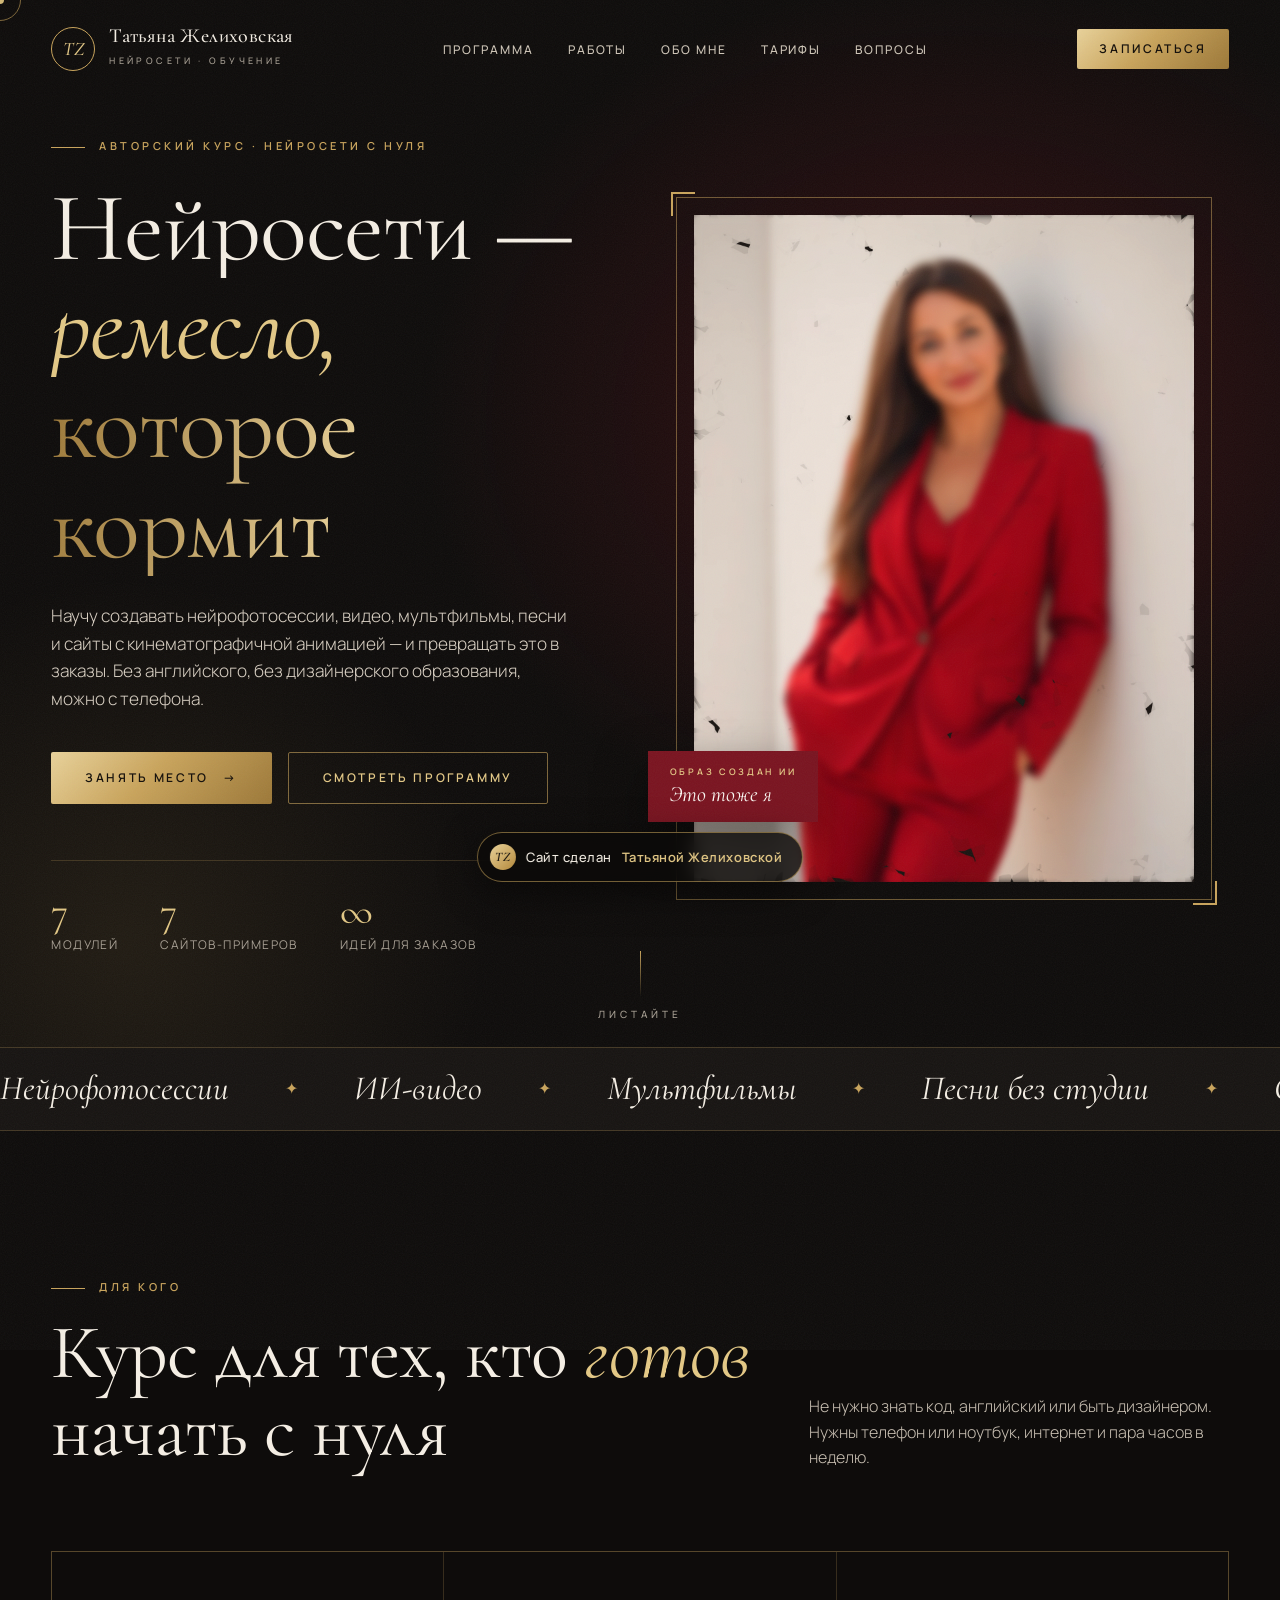
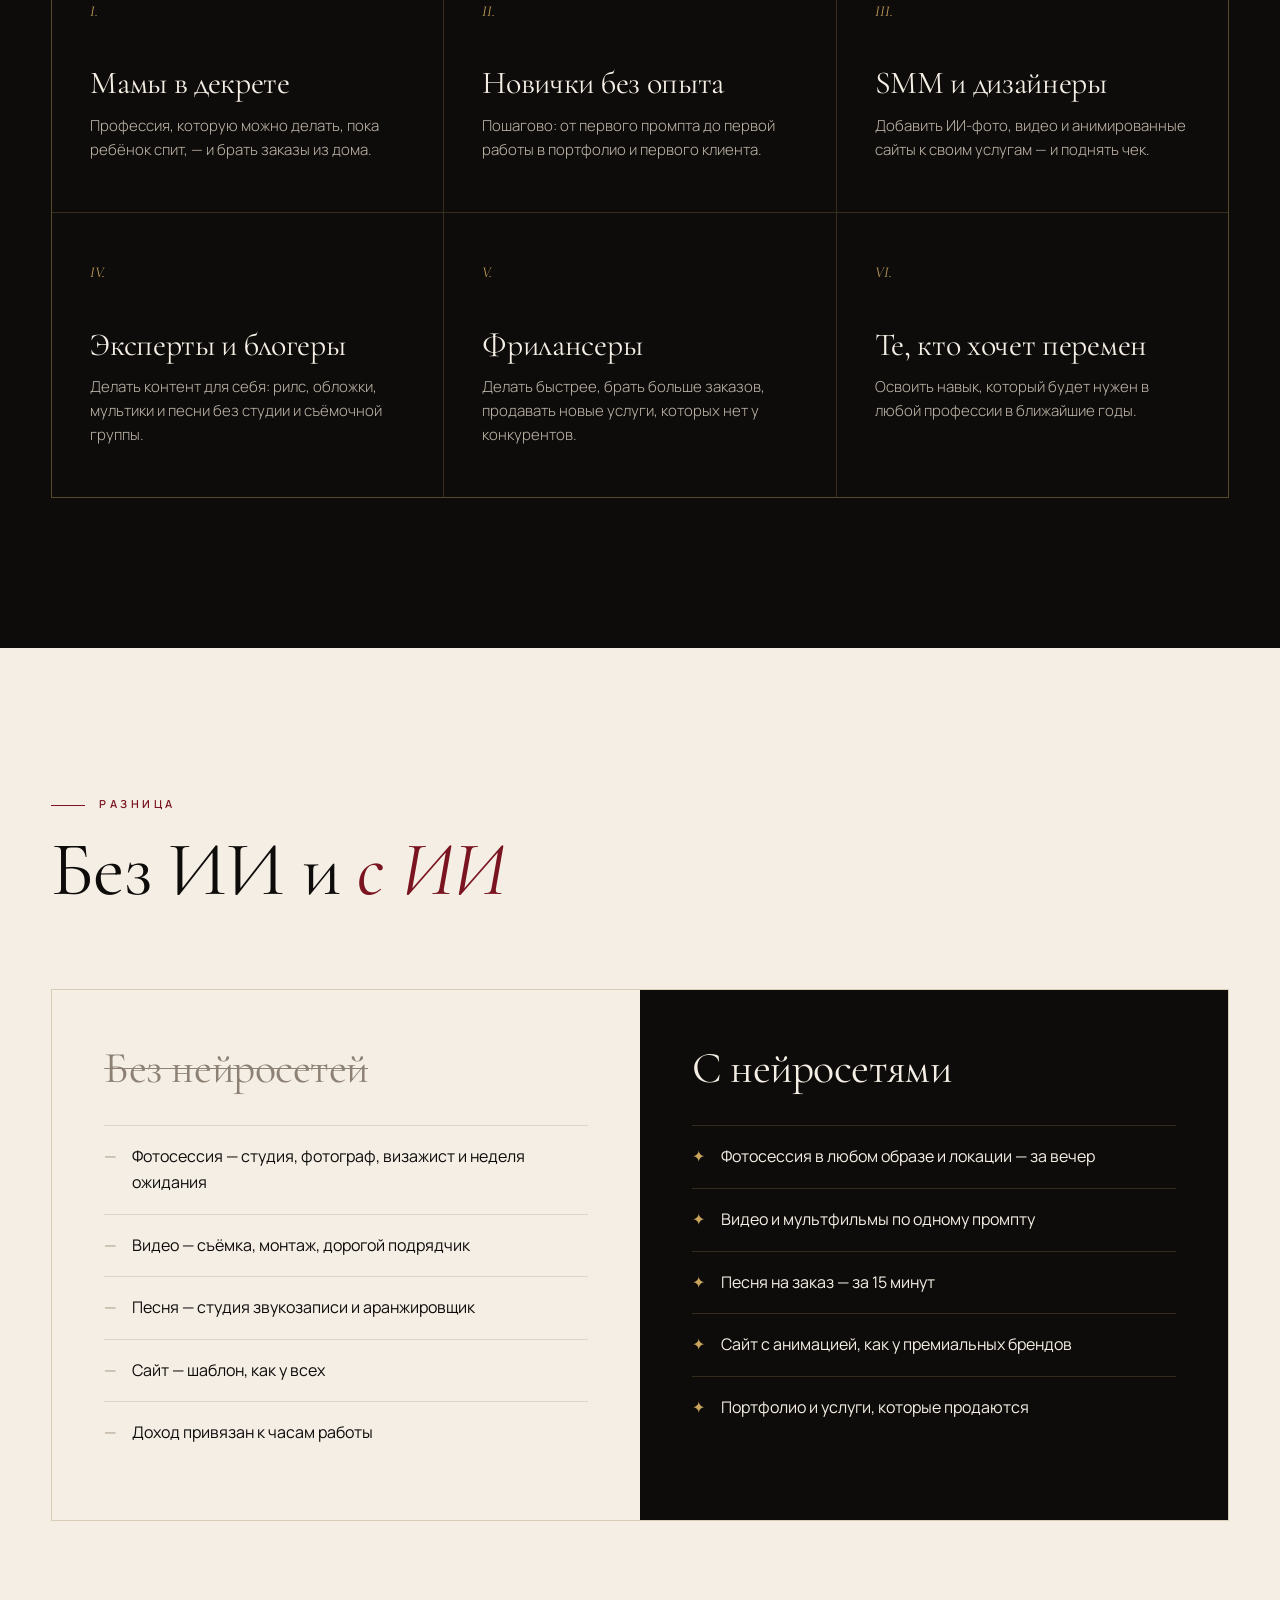
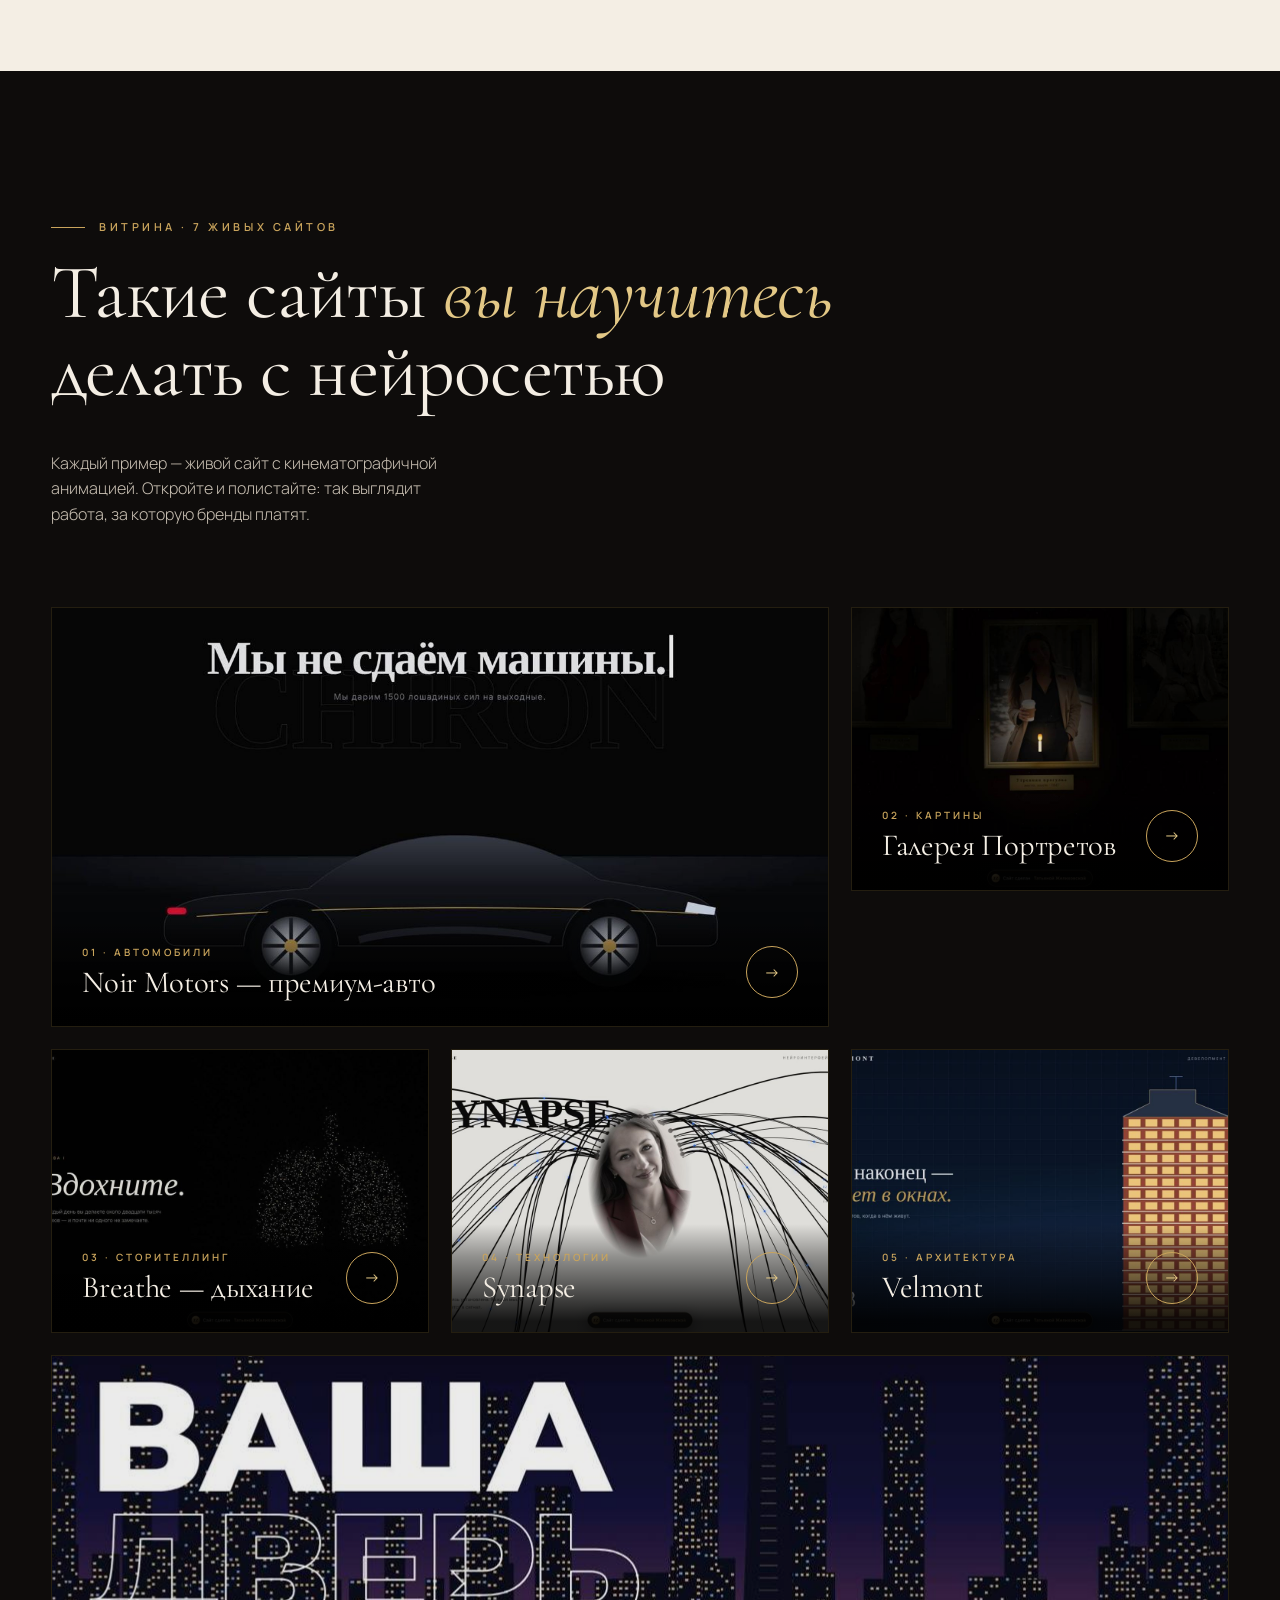
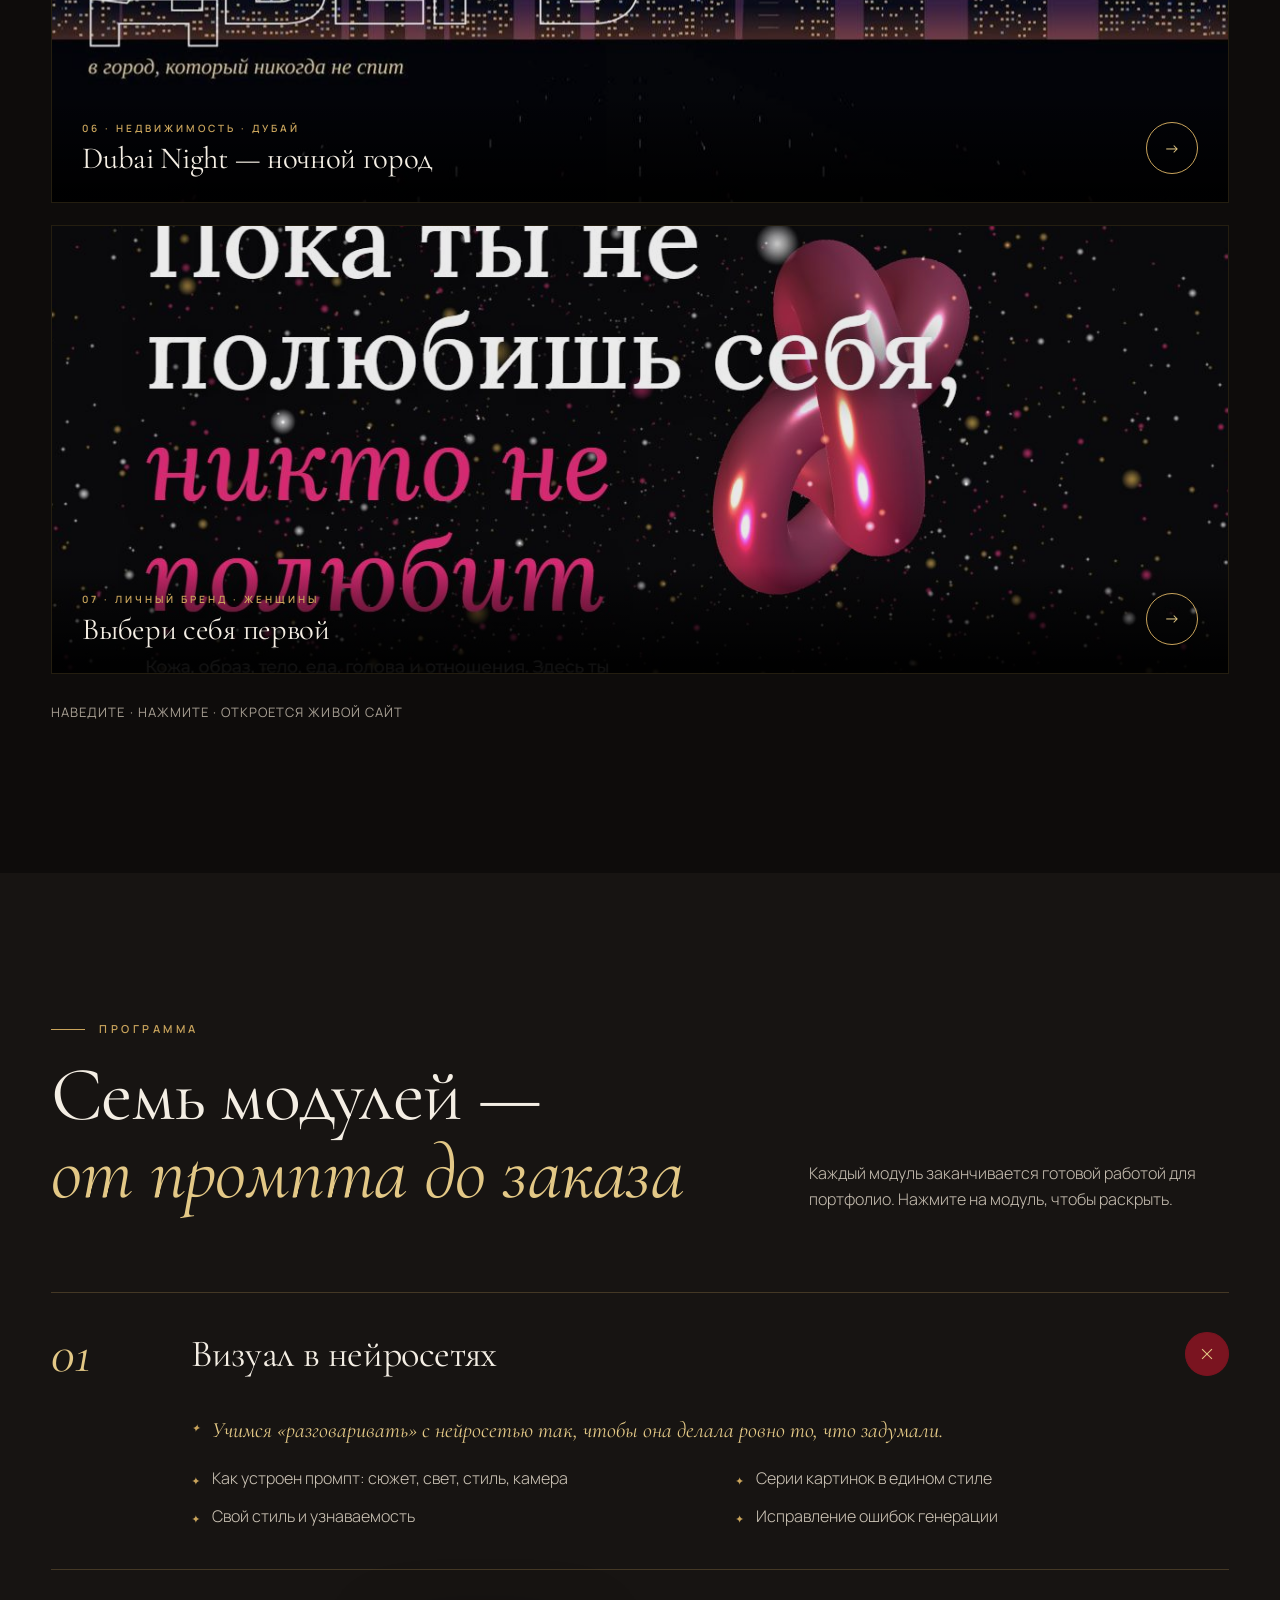
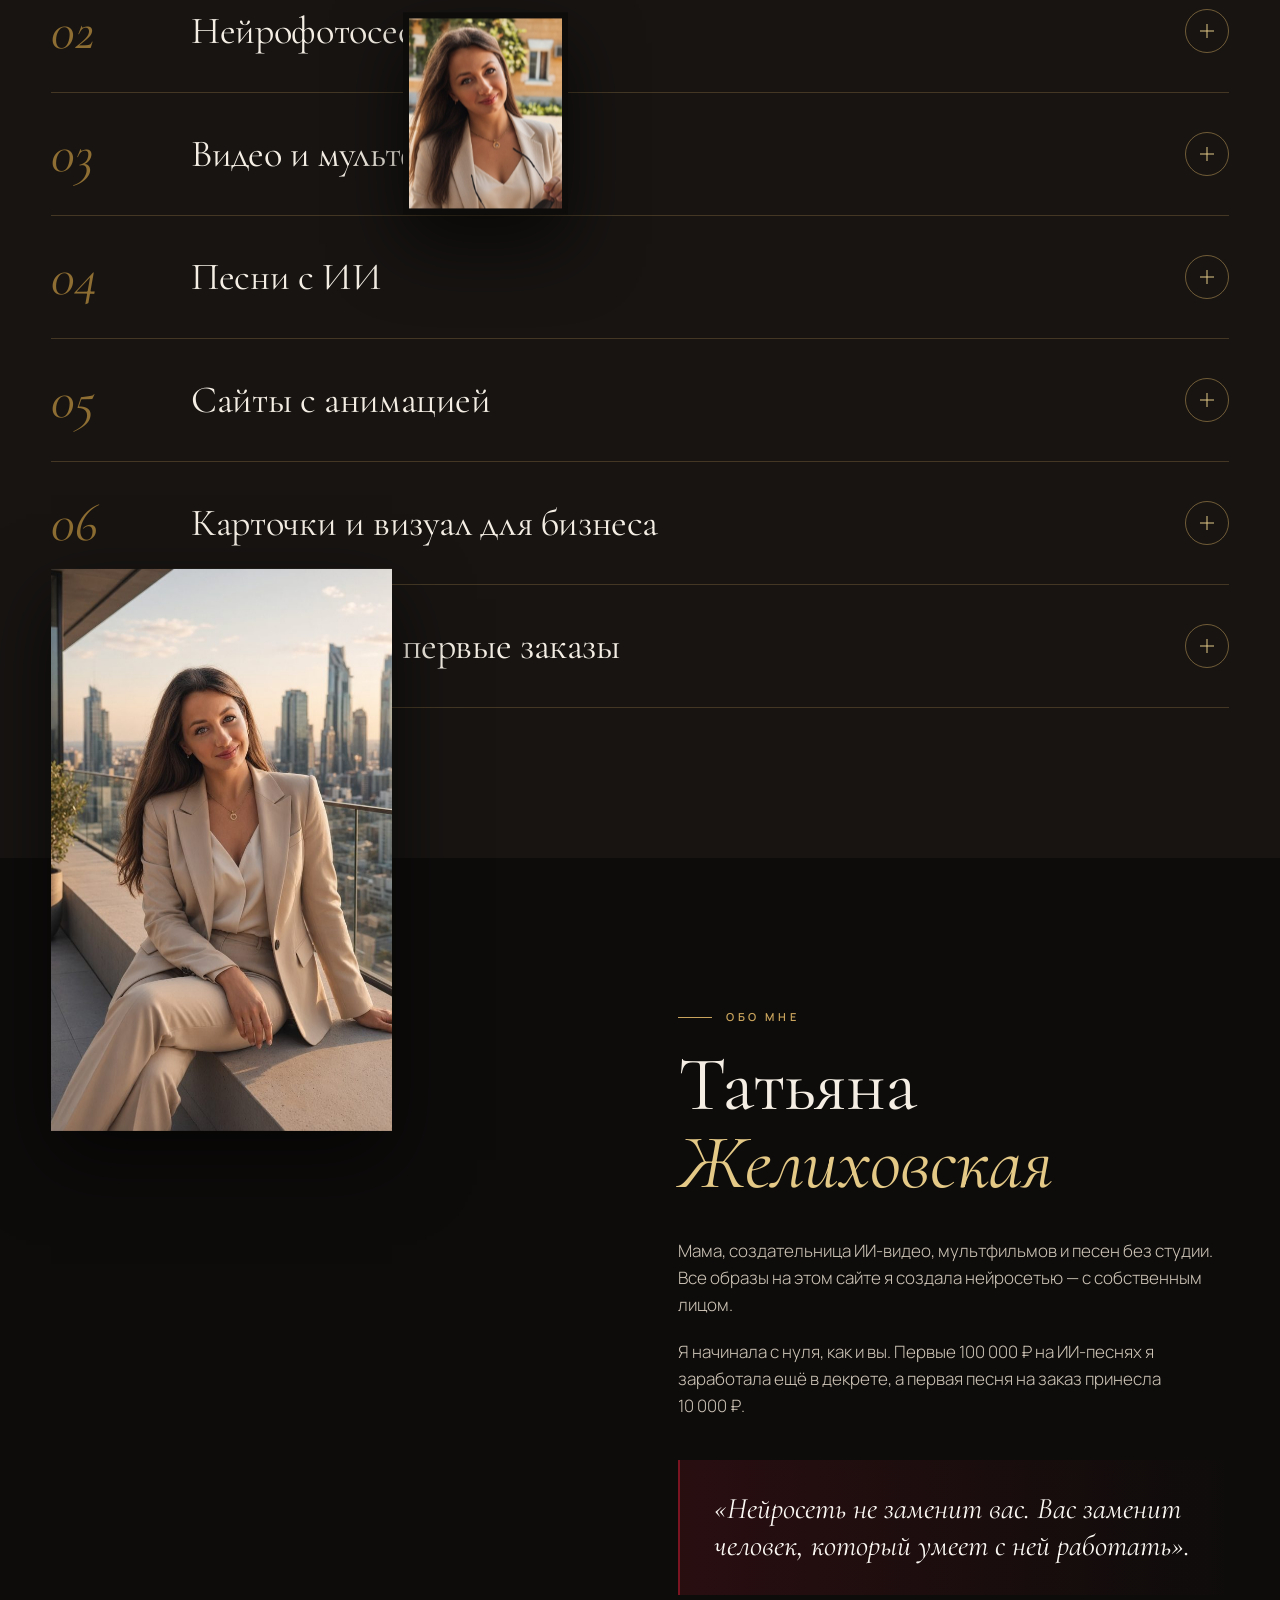
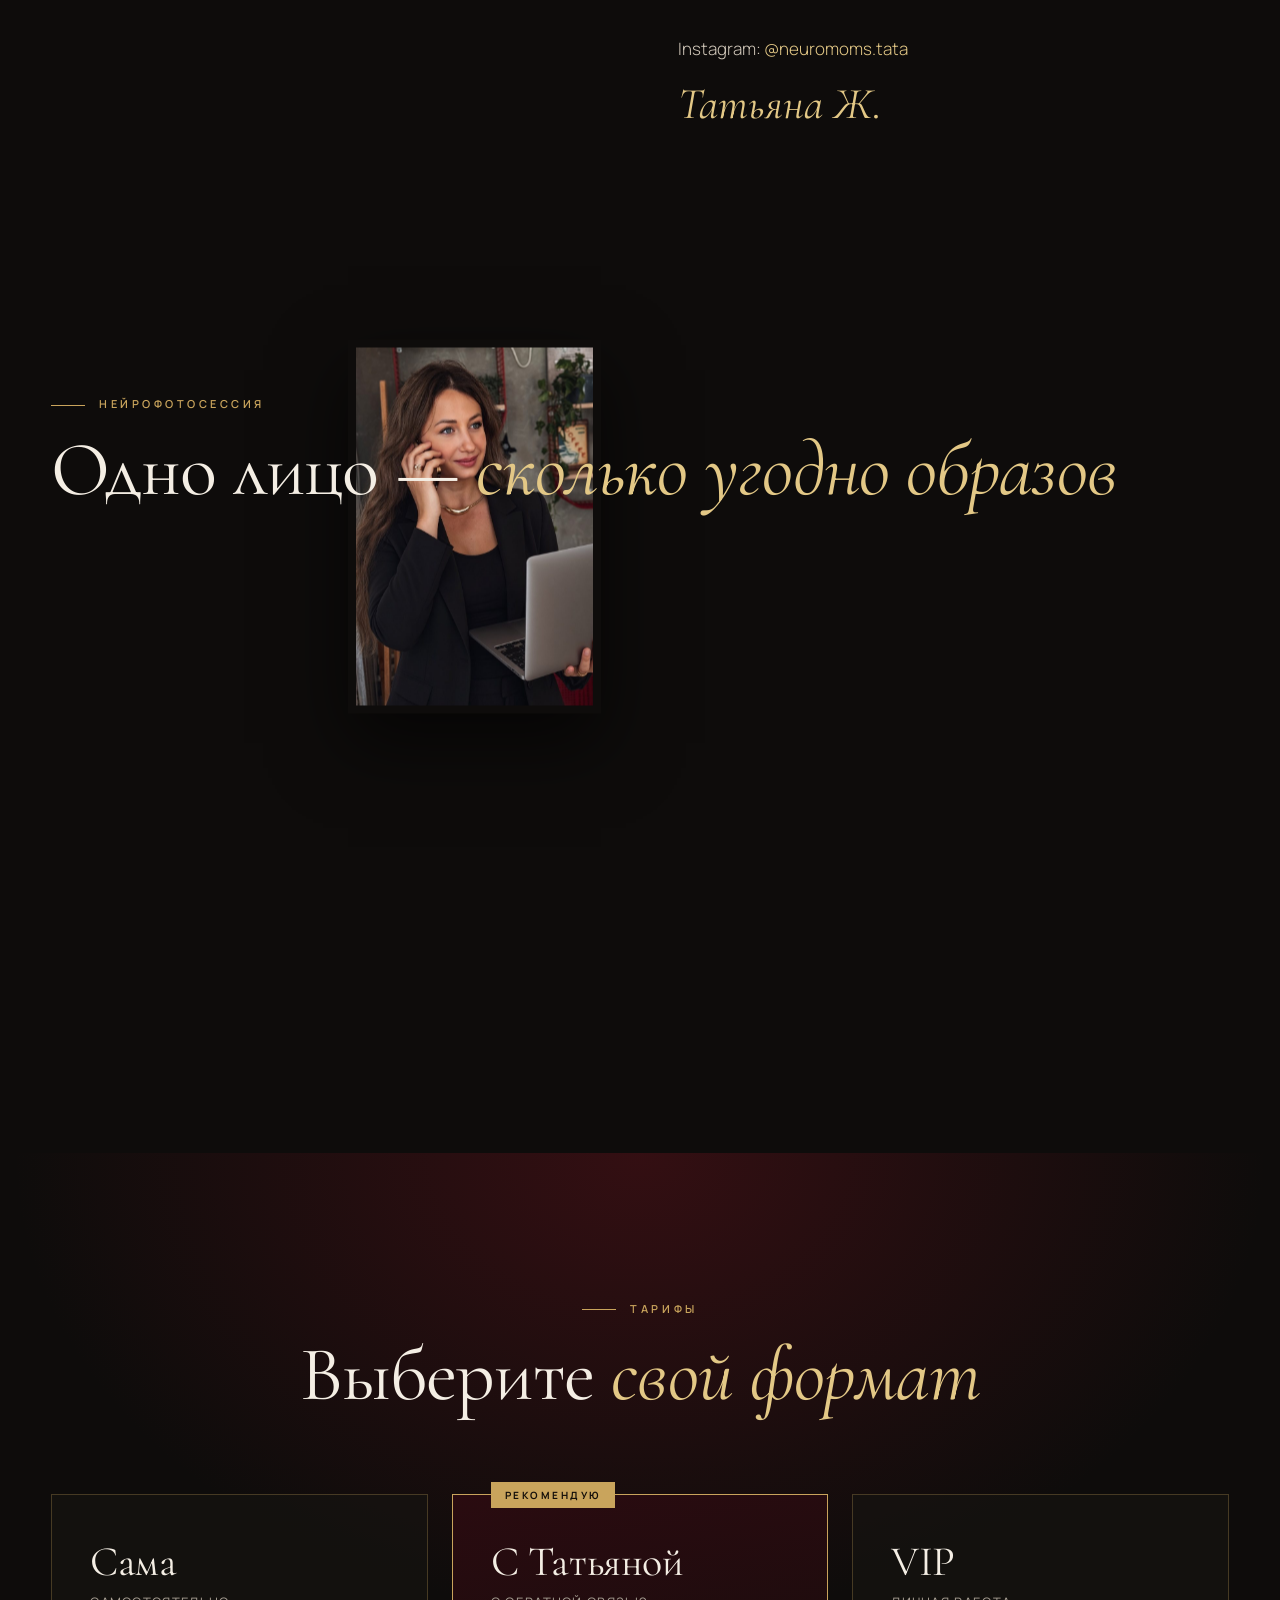
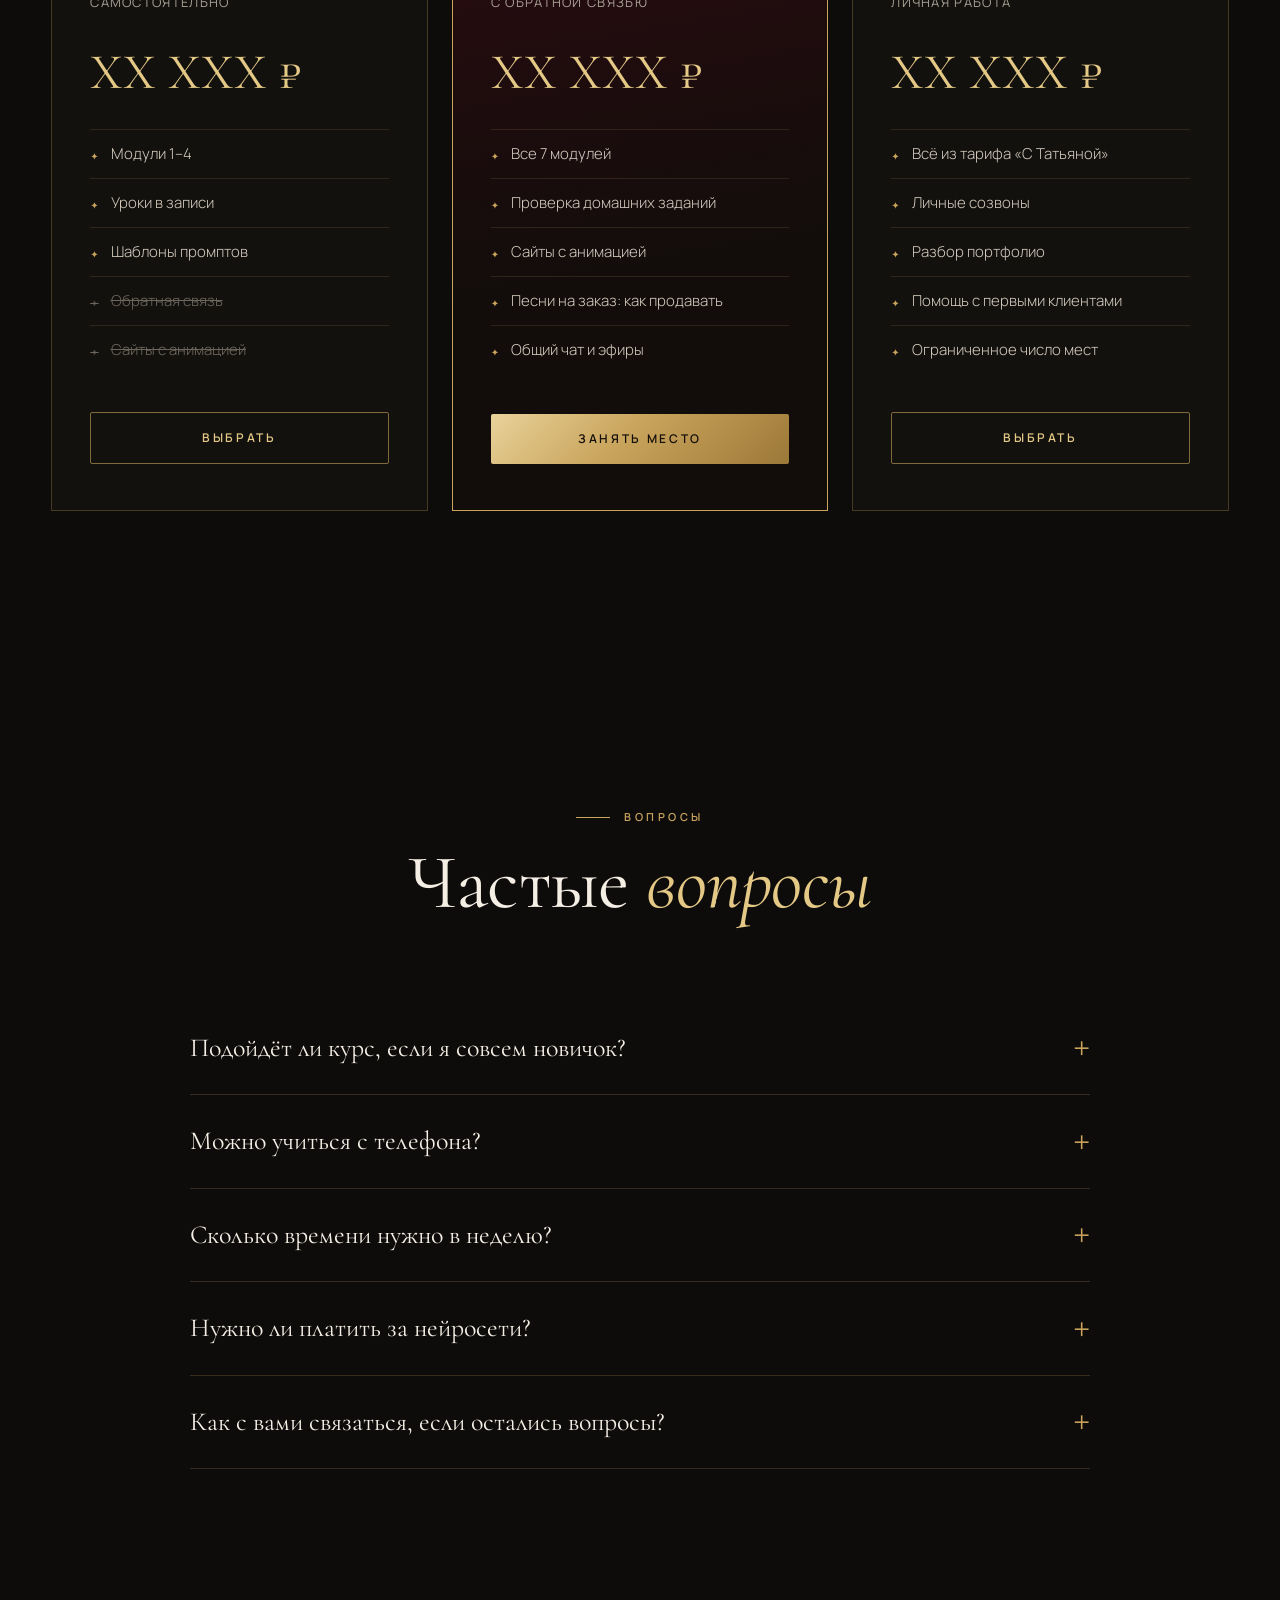
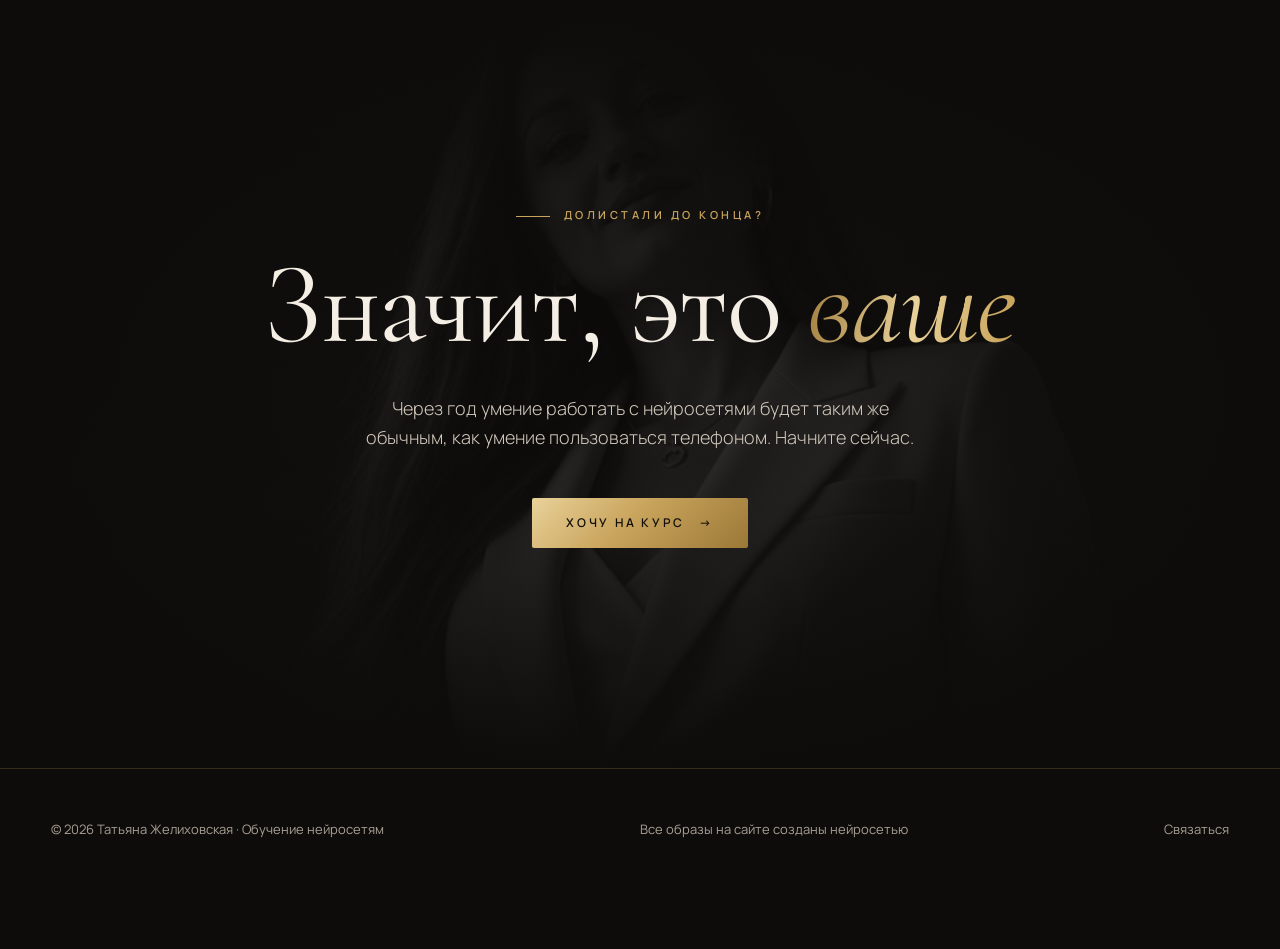
==== commit e09ed00c: "Add all 7 demo sites to portfolio showcase and upgrade card animations" ====
--- a/index.html
+++ b/index.html
@@ -144,17 +144,25 @@
 
 /* showcase */
 .show-grid{display:grid;grid-template-columns:repeat(12,1fr);gap:22px}
-.card{position:relative;overflow:hidden;background:#000;aspect-ratio:4/3;grid-column:span 4;display:block;border:1px solid rgba(201,164,92,.18)}
-.card.w{grid-column:span 8;aspect-ratio:auto}
-.card.full{grid-column:span 12;aspect-ratio:21/8}
-.card img{position:absolute;inset:0;width:100%;height:100%;object-fit:cover;transition:transform 1.4s cubic-bezier(.2,.8,.2,1),filter .8s;filter:saturate(.85) brightness(.8)}
-.card:hover img{transform:scale(1.07);filter:saturate(1.05) brightness(.95)}
-.card .meta{position:absolute;left:0;right:0;bottom:0;padding:26px 28px;background:linear-gradient(0deg,rgba(0,0,0,.85),transparent);display:flex;justify-content:space-between;align-items:end;gap:20px}
-.card h3{font-size:30px}
+.card{position:relative;overflow:hidden;background:#000;aspect-ratio:4/3;grid-column:span 4;display:block;border:1px solid rgba(201,164,92,.18);isolation:isolate}
+.card.w{grid-column:span 8;aspect-ratio:auto;min-height:420px}
+.card.full{grid-column:span 12;aspect-ratio:21/8;min-height:320px}
+.card::before{content:"";position:absolute;inset:0;z-index:2;background:radial-gradient(120% 80% at var(--mx,50%) var(--my,50%),rgba(227,200,134,.18),transparent 42%);opacity:0;transition:opacity .5s;pointer-events:none}
+.card:hover::before{opacity:1}
+.card img{position:absolute;inset:0;width:100%;height:100%;object-fit:cover;transition:transform 1.6s cubic-bezier(.2,.8,.2,1),filter 1s,clip-path 1.2s cubic-bezier(.2,.8,.2,1);filter:saturate(.8) brightness(.72) contrast(1.05);clip-path:inset(8% 8% 8% 8%);transform:scale(1.12)}
+.card.in img,.card:hover img{clip-path:inset(0 0 0 0);transform:scale(1.02);filter:saturate(1.05) brightness(.92)}
+.card:hover img{transform:scale(1.1)}
+.card .shine{position:absolute;inset:0;z-index:1;background:linear-gradient(115deg,transparent 35%,rgba(255,255,255,.14) 48%,transparent 62%);transform:translateX(-120%);pointer-events:none}
+.card:hover .shine{animation:cardshine 1.1s ease}
+@keyframes cardshine{to{transform:translateX(120%)}}
+.card .meta{position:absolute;left:0;right:0;bottom:0;z-index:3;padding:28px 30px;background:linear-gradient(0deg,rgba(0,0,0,.9) 10%,rgba(0,0,0,.35) 70%,transparent);display:flex;justify-content:space-between;align-items:end;gap:20px;transform:translateY(8px);opacity:.92;transition:transform .55s cubic-bezier(.2,.8,.2,1),opacity .45s}
+.card:hover .meta,.card.in .meta{transform:none;opacity:1}
+.card h3{font-size:clamp(24px,2.4vw,34px)}
 .card small{display:block;font:600 10px/1 var(--sans);letter-spacing:.3em;color:var(--gold);text-transform:uppercase;margin-bottom:10px}
-.card .go{width:50px;height:50px;border-radius:50%;border:1px solid var(--gold);display:grid;place-items:center;color:var(--gold2);flex:none;transition:background .4s,transform .4s}
-.card:hover .go{background:var(--red);border-color:var(--red);transform:rotate(-45deg);color:#fff}
-@media(max-width:900px){.card,.card.w,.card.full{grid-column:span 12;aspect-ratio:4/3}}
+.card .go{width:52px;height:52px;border-radius:50%;border:1px solid var(--gold);display:grid;place-items:center;color:var(--gold2);flex:none;transition:background .4s,transform .55s cubic-bezier(.2,.8,.2,1),border-color .4s,box-shadow .4s}
+.card:hover .go{background:var(--red);border-color:var(--red);transform:rotate(-45deg) scale(1.06);color:#fff;box-shadow:0 10px 30px rgba(122,20,32,.45)}
+.show-note{margin-top:28px;color:var(--mute);font-size:13px;letter-spacing:.08em;text-transform:uppercase}
+@media(max-width:900px){.card,.card.w,.card.full{grid-column:span 12;aspect-ratio:4/3;min-height:0}}
 
 /* program */
 .prog{background:var(--ink2)}
@@ -264,7 +272,7 @@
     </div>
     <div class="facts">
       <div><b data-count="7">0</b><span>модулей</span></div>
-      <div><b data-count="6">0</b><span>сайтов-примеров</span></div>
+      <div><b data-count="7">0</b><span>сайтов-примеров</span></div>
       <div><b>∞</b><span>идей для заказов</span></div>
     </div>
   </div>
@@ -311,17 +319,19 @@
 <section class="sec" id="showcase">
   <div class="wrap">
     <div class="sec-head">
-      <div><div class="eyebrow rv">Витрина</div><h2 class="rv d1">Такие сайты <em>вы научитесь</em><br>делать с нейросетью</h2></div>
-      <p class="rv d2">Каждый пример — живой сайт с анимацией. Откройте и полистайте: так выглядит работа, за которую бренды платят.</p>
+      <div><div class="eyebrow rv">Витрина · 7 живых сайтов</div><h2 class="rv d1">Такие сайты <em>вы научитесь</em><br>делать с нейросетью</h2></div>
+      <p class="rv d2">Каждый пример — живой сайт с кинематографичной анимацией. Откройте и полистайте: так выглядит работа, за которую бренды платят.</p>
     </div>
     <div class="show-grid">
-      <a class="card w rv" href="https://tatianaanatolievnadta-ops.github.io/noir-motors/" target="_blank" rel="noopener"><img src="img/demo-auto.jpg" alt="Сайт автомобильного бренда" loading="lazy"><div class="meta"><div><small>01 · Автомобили</small><h3>Noir Motors — премиум-авто</h3></div><span class="go">→</span></div></a>
-      <a class="card rv d1" href="https://tatianaanatolievnadta-ops.github.io/portrait-gallery/" target="_blank" rel="noopener"><img src="img/demo-gallery.jpg" alt="Сайт-галерея с картинами" loading="lazy"><div class="meta"><div><small>02 · Картины</small><h3>Галерея Портретов</h3></div><span class="go">→</span></div></a>
-      <a class="card rv" href="https://tatianaanatolievnadta-ops.github.io/breathe/" target="_blank" rel="noopener"><img src="img/demo-breathe.jpg" alt="Сайт-история Breathe" loading="lazy"><div class="meta"><div><small>03 · Сторителлинг</small><h3>Дыхание</h3></div><span class="go">→</span></div></a>
-      <a class="card rv d1" href="https://tatianaanatolievnadta-ops.github.io/synapse/" target="_blank" rel="noopener"><img src="img/demo-synapse.jpg" alt="Сайт Synapse" loading="lazy"><div class="meta"><div><small>04 · Технологии</small><h3>Synapse</h3></div><span class="go">→</span></div></a>
-      <a class="card rv d2" href="https://tatianaanatolievnadta-ops.github.io/velmont/" target="_blank" rel="noopener"><img src="img/demo-architecture.jpg" alt="Сайт девелопера" loading="lazy"><div class="meta"><div><small>05 · Архитектура</small><h3>Velmont</h3></div><span class="go">→</span></div></a>
-      <a class="card full rv" href="https://tatianaanatolievnadta-ops.github.io/dubai-night/" target="_blank" rel="noopener"><img src="img/demo-city.jpg" alt="Сайт ночного города" loading="lazy"><div class="meta"><div><small>06 · Недвижимость · Дубай</small><h3>Ночной город — ваша дверь в Дубай</h3></div><span class="go">→</span></div></a>
-    </div>
+      <a class="card w rv" href="https://tatianaanatolievnadta-ops.github.io/noir-motors/" target="_blank" rel="noopener"><img src="img/demo-auto.jpg" alt="Сайт автомобильного бренда" loading="lazy"><span class="shine"></span><div class="meta"><div><small>01 · Автомобили</small><h3>Noir Motors — премиум-авто</h3></div><span class="go">→</span></div></a>
+      <a class="card rv d1" href="https://tatianaanatolievnadta-ops.github.io/portrait-gallery/" target="_blank" rel="noopener"><img src="img/demo-gallery.jpg" alt="Сайт-галерея с картинами" loading="lazy"><span class="shine"></span><div class="meta"><div><small>02 · Картины</small><h3>Галерея Портретов</h3></div><span class="go">→</span></div></a>
+      <a class="card rv" href="https://tatianaanatolievnadta-ops.github.io/breathe/" target="_blank" rel="noopener"><img src="img/demo-breathe.jpg" alt="Сайт-история Breathe" loading="lazy"><span class="shine"></span><div class="meta"><div><small>03 · Сторителлинг</small><h3>Breathe — дыхание</h3></div><span class="go">→</span></div></a>
+      <a class="card rv d1" href="https://tatianaanatolievnadta-ops.github.io/synapse/" target="_blank" rel="noopener"><img src="img/demo-synapse.jpg" alt="Сайт Synapse" loading="lazy"><span class="shine"></span><div class="meta"><div><small>04 · Технологии</small><h3>Synapse</h3></div><span class="go">→</span></div></a>
+      <a class="card rv d2" href="https://tatianaanatolievnadta-ops.github.io/velmont/" target="_blank" rel="noopener"><img src="img/demo-architecture.jpg" alt="Сайт девелопера" loading="lazy"><span class="shine"></span><div class="meta"><div><small>05 · Архитектура</small><h3>Velmont</h3></div><span class="go">→</span></div></a>
+      <a class="card full rv" href="https://tatianaanatolievnadta-ops.github.io/dubai-night/" target="_blank" rel="noopener"><img src="img/demo-city.jpg" alt="Сайт ночного города" loading="lazy"><span class="shine"></span><div class="meta"><div><small>06 · Недвижимость · Дубай</small><h3>Dubai Night — ночной город</h3></div><span class="go">→</span></div></a>
+      <a class="card full rv" href="https://tatianaanatolievnadta-ops.github.io/vyberi-sebya/" target="_blank" rel="noopener"><img src="img/demo-vyberi.jpg" alt="Сайт Выбери себя первой" loading="lazy"><span class="shine"></span><div class="meta"><div><small>07 · Личный бренд · женщины</small><h3>Выбери себя первой</h3></div><span class="go">→</span></div></a>
+    </div>
+    <p class="show-note rv">Наведите · нажмите · откроется живой сайт</p>
   </div>
 </section>
 
@@ -455,6 +465,23 @@
 
 // magnetic buttons
 document.querySelectorAll('.btn').forEach(b=>{b.addEventListener('mousemove',e=>{const r=b.getBoundingClientRect();b.style.transform=`translate(${(e.clientX-r.left-r.width/2)*.18}px,${(e.clientY-r.top-r.height/2)*.3}px)`});b.addEventListener('mouseleave',()=>b.style.transform='')});
+
+// showcase spotlight + magnetic arrow
+document.querySelectorAll('.card').forEach(card=>{
+  card.addEventListener('mousemove',e=>{
+    const r=card.getBoundingClientRect();
+    const x=((e.clientX-r.left)/r.width*100).toFixed(2);
+    const y=((e.clientY-r.top)/r.height*100).toFixed(2);
+    card.style.setProperty('--mx',x+'%');
+    card.style.setProperty('--my',y+'%');
+    const go=card.querySelector('.go');
+    if(go) go.style.transform=`translate(${(e.clientX-r.left-r.width/2)*.04}px,${(e.clientY-r.top-r.height/2)*.04}px) rotate(-45deg)`;
+  });
+  card.addEventListener('mouseleave',()=>{
+    const go=card.querySelector('.go');
+    if(go) go.style.transform='';
+  });
+});
 
 // hero: portrait "painted" by brush strokes
 let painted=false;
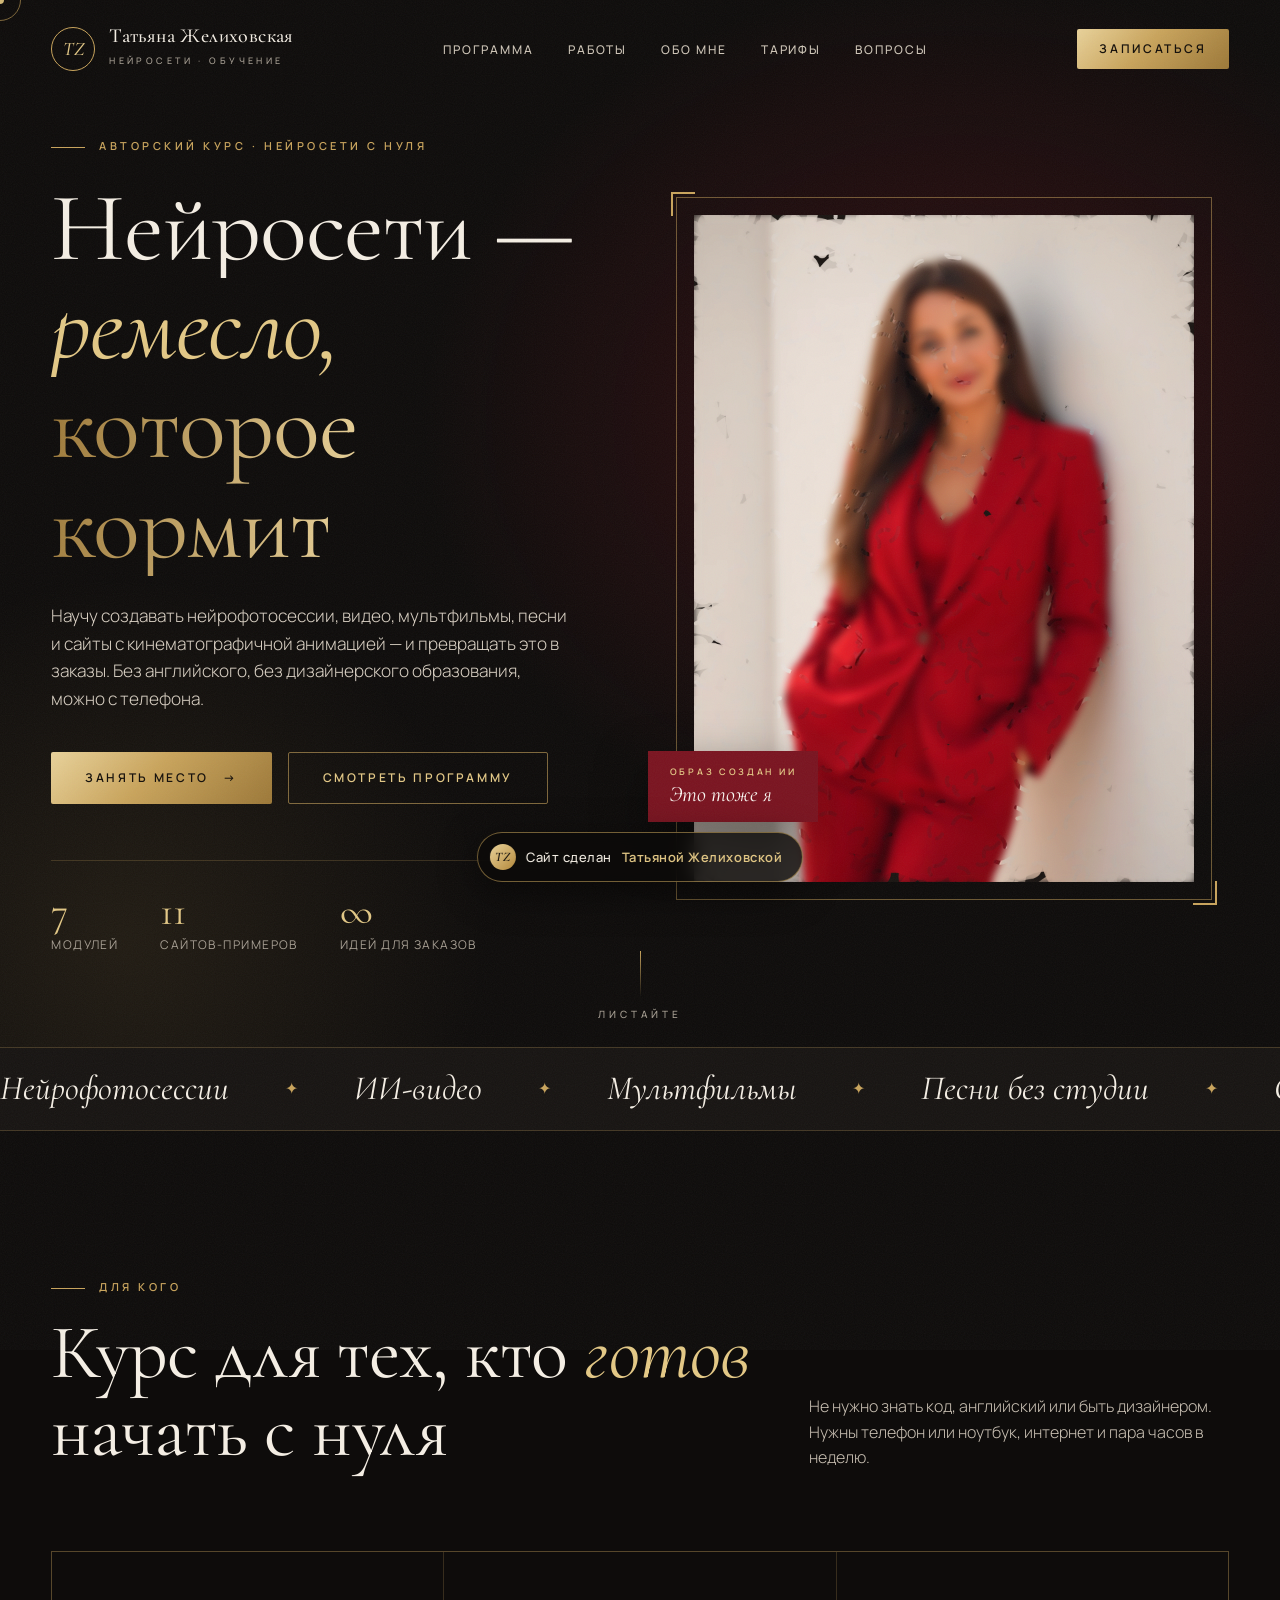
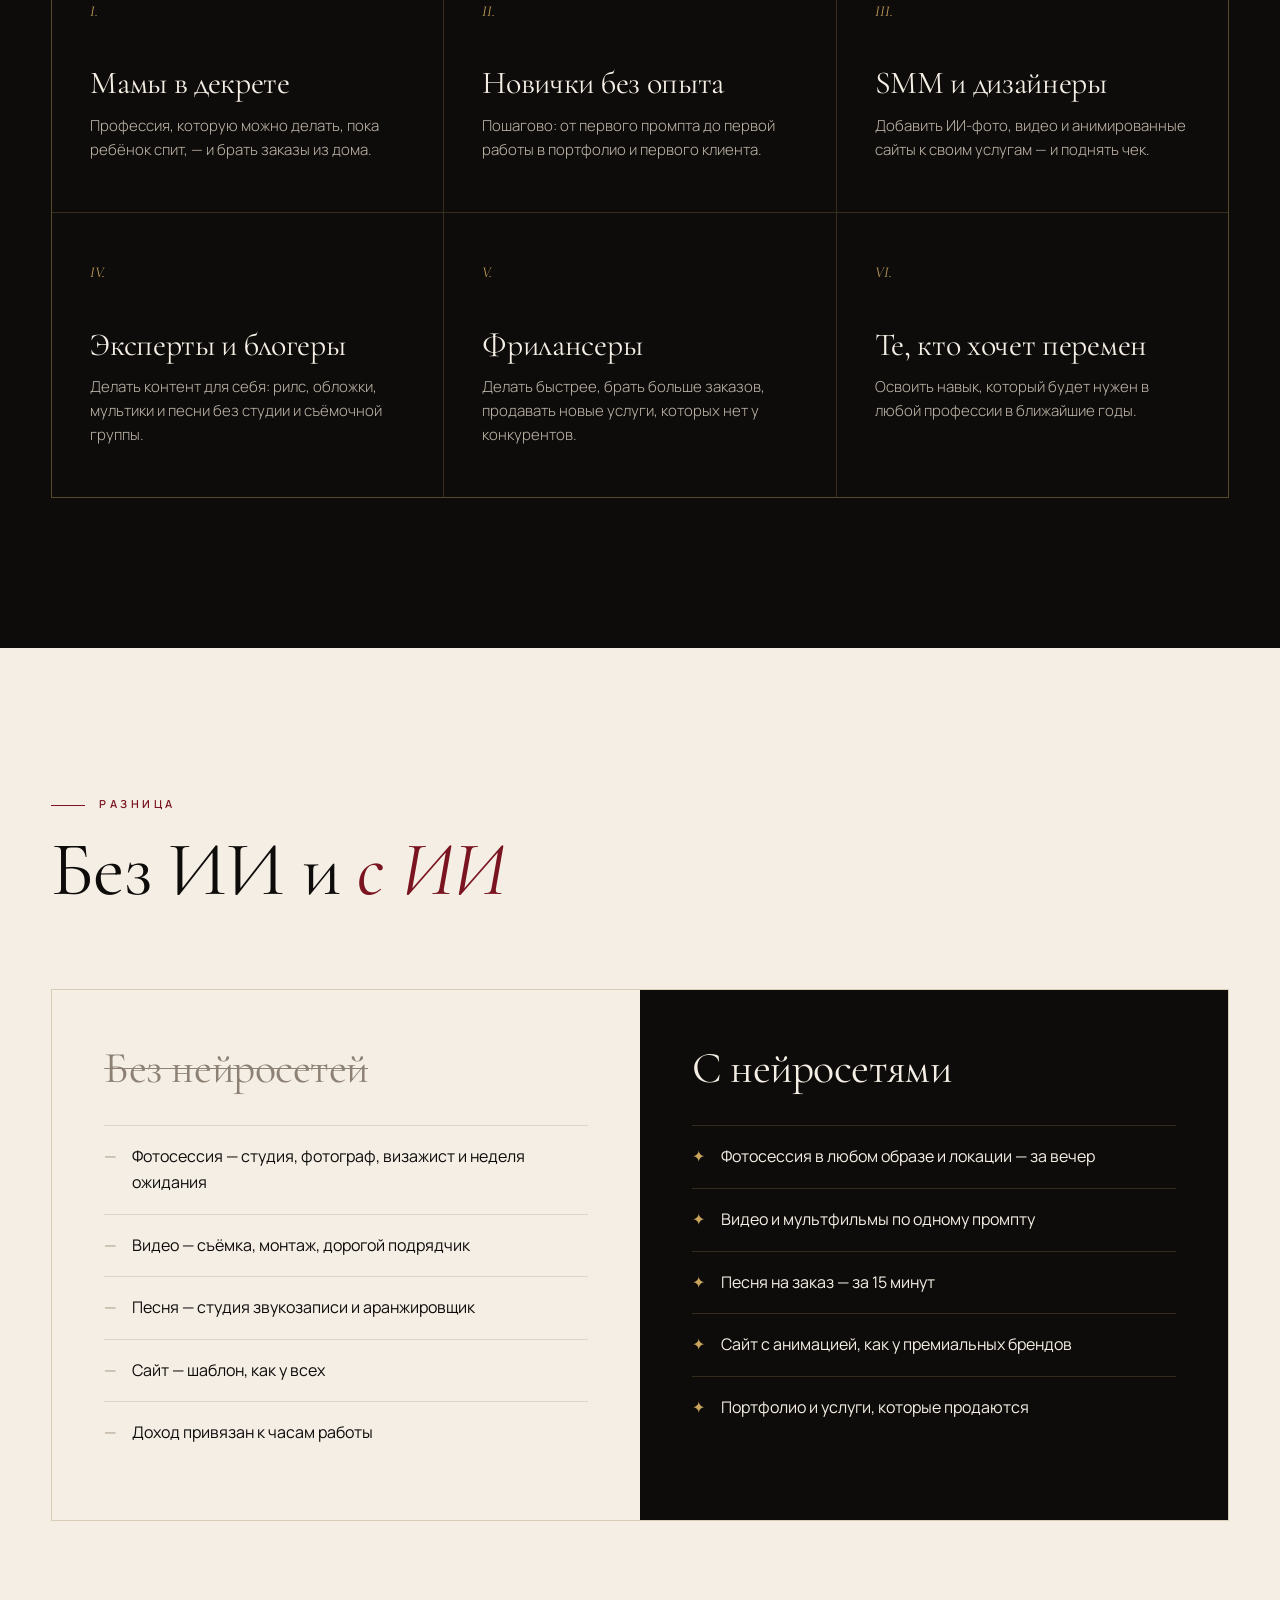
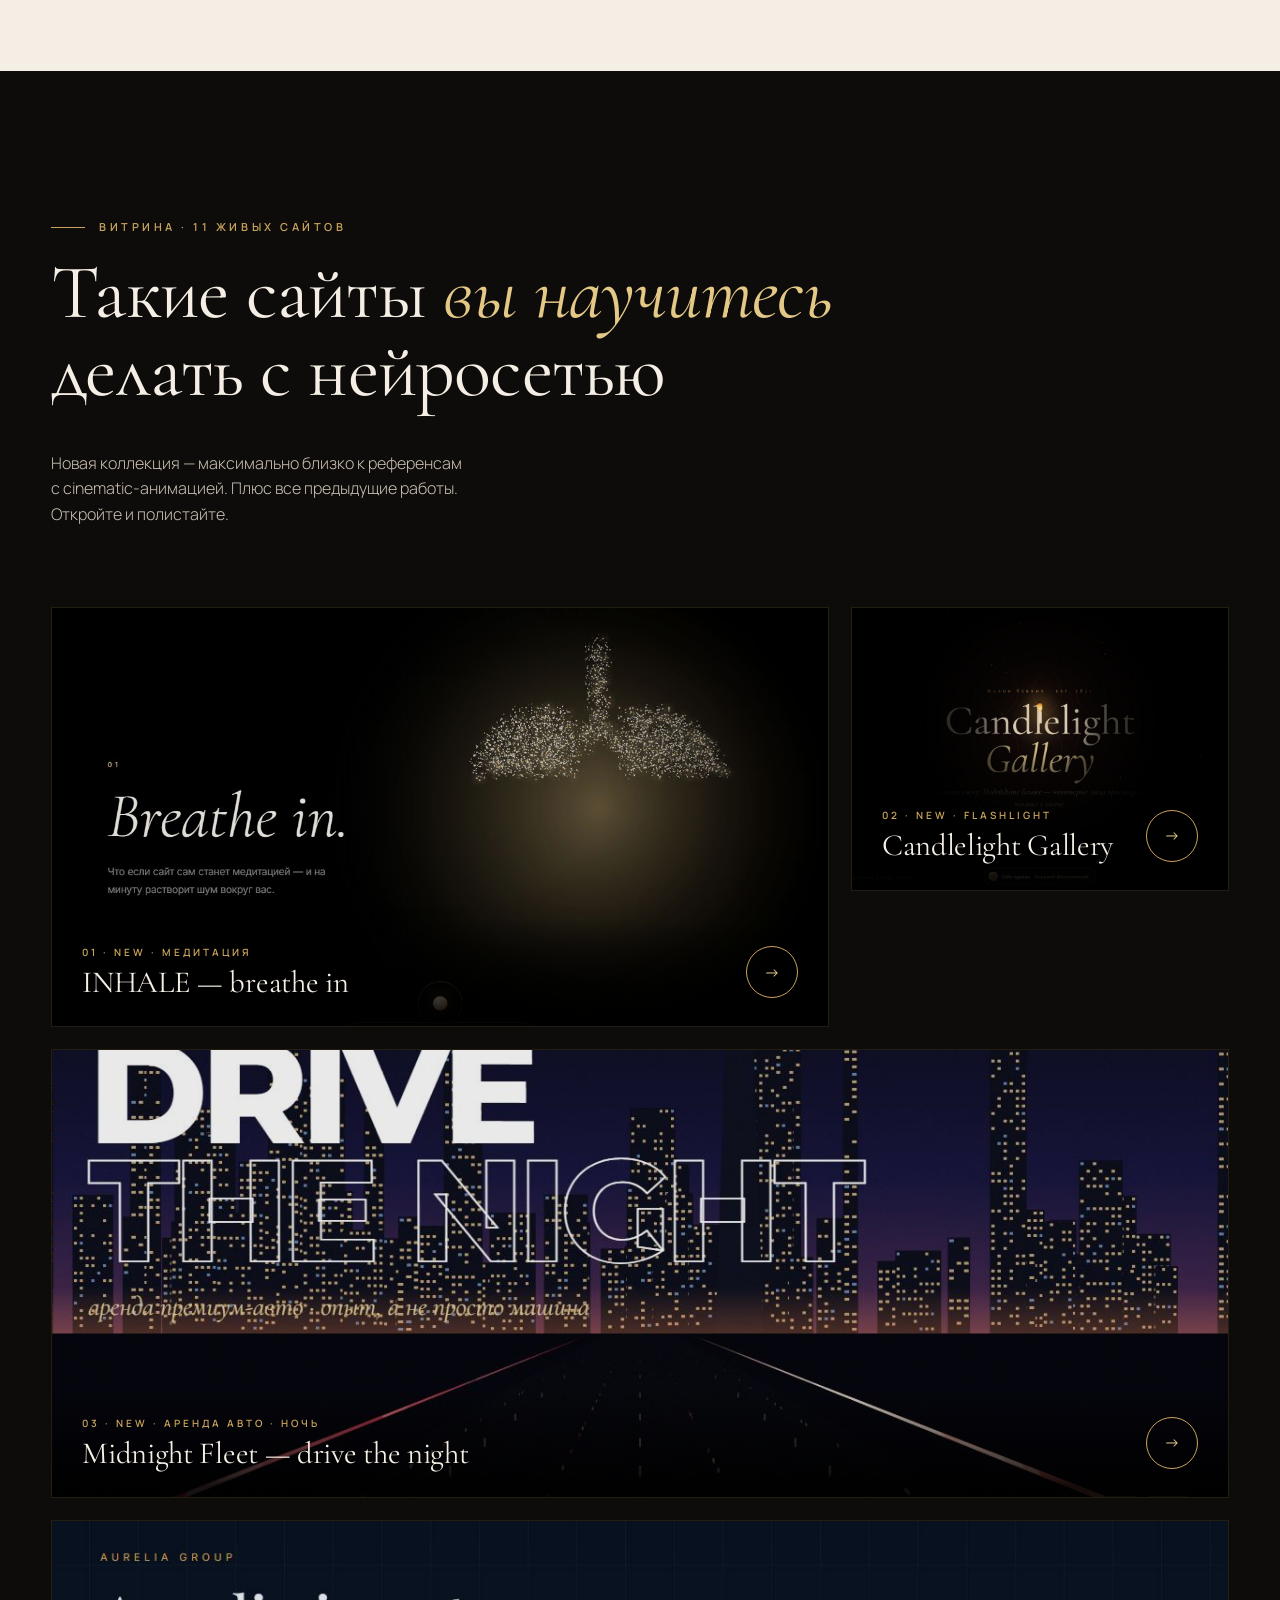
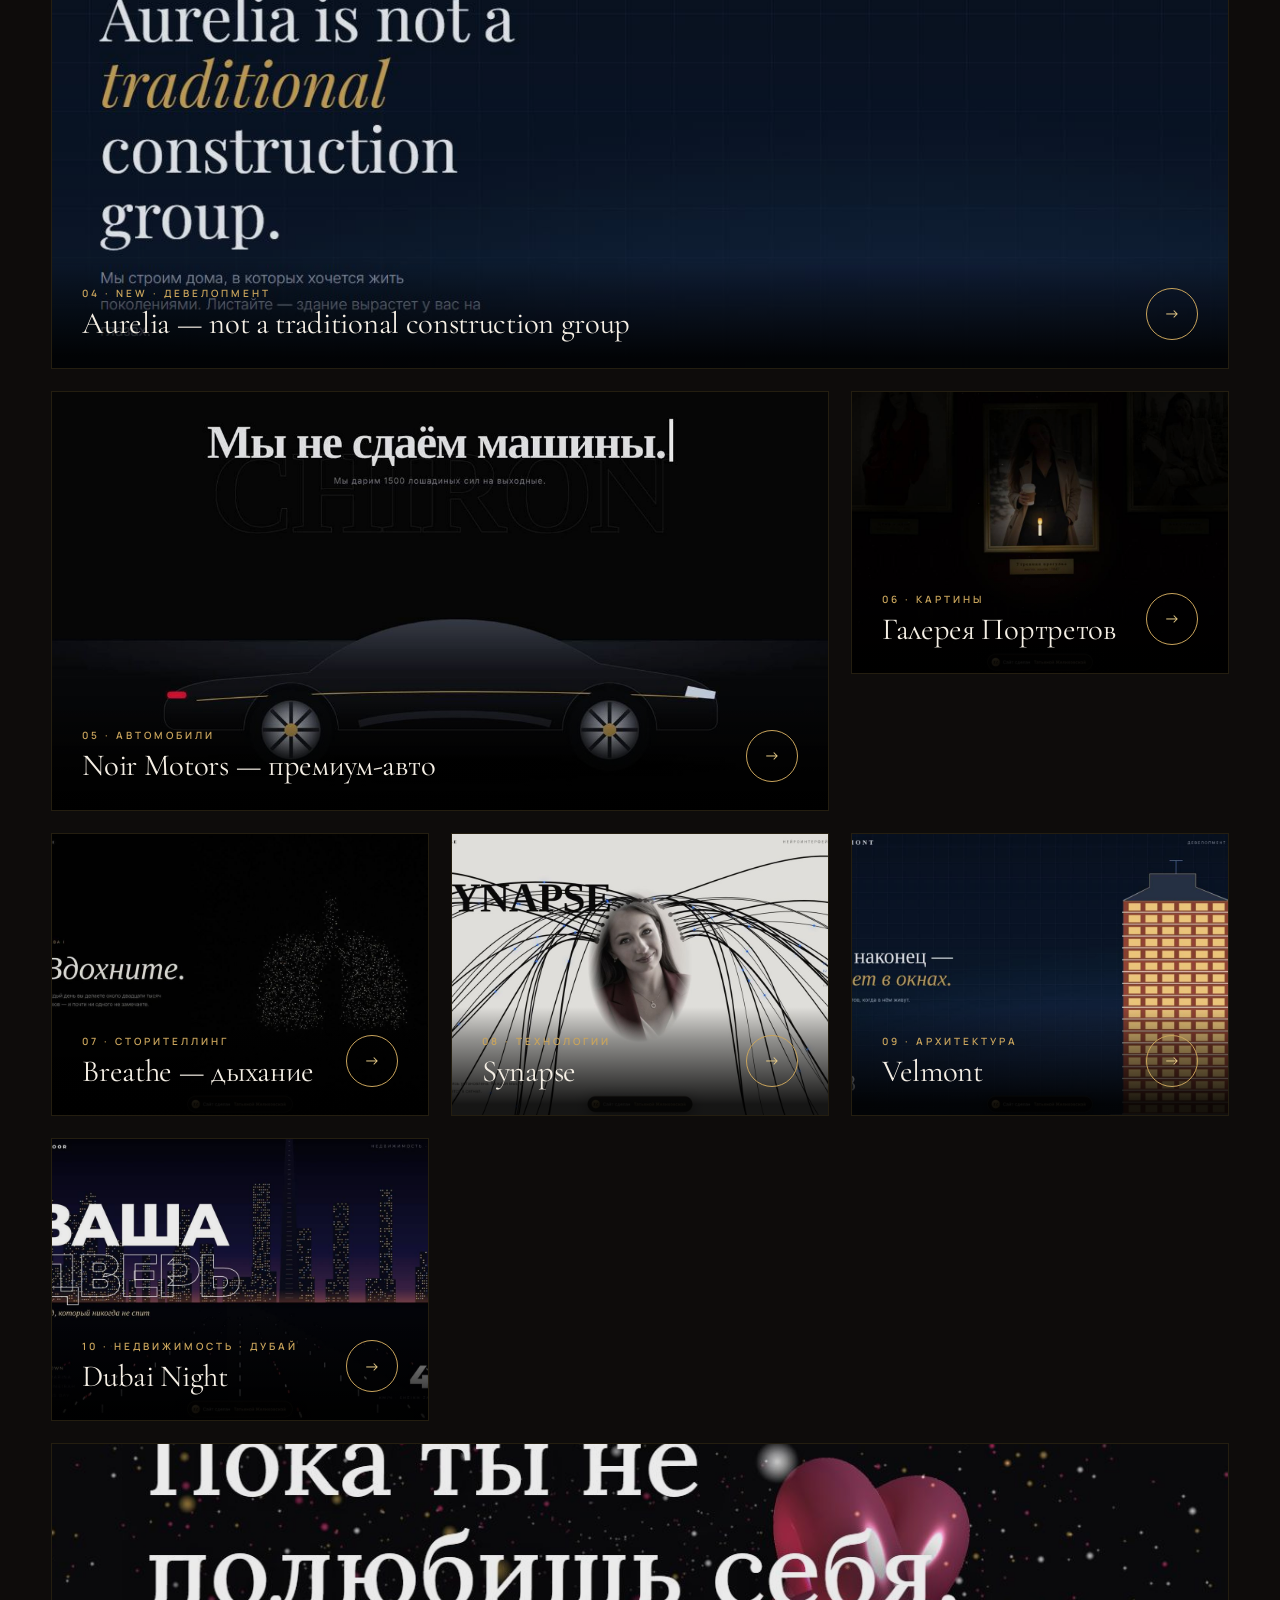
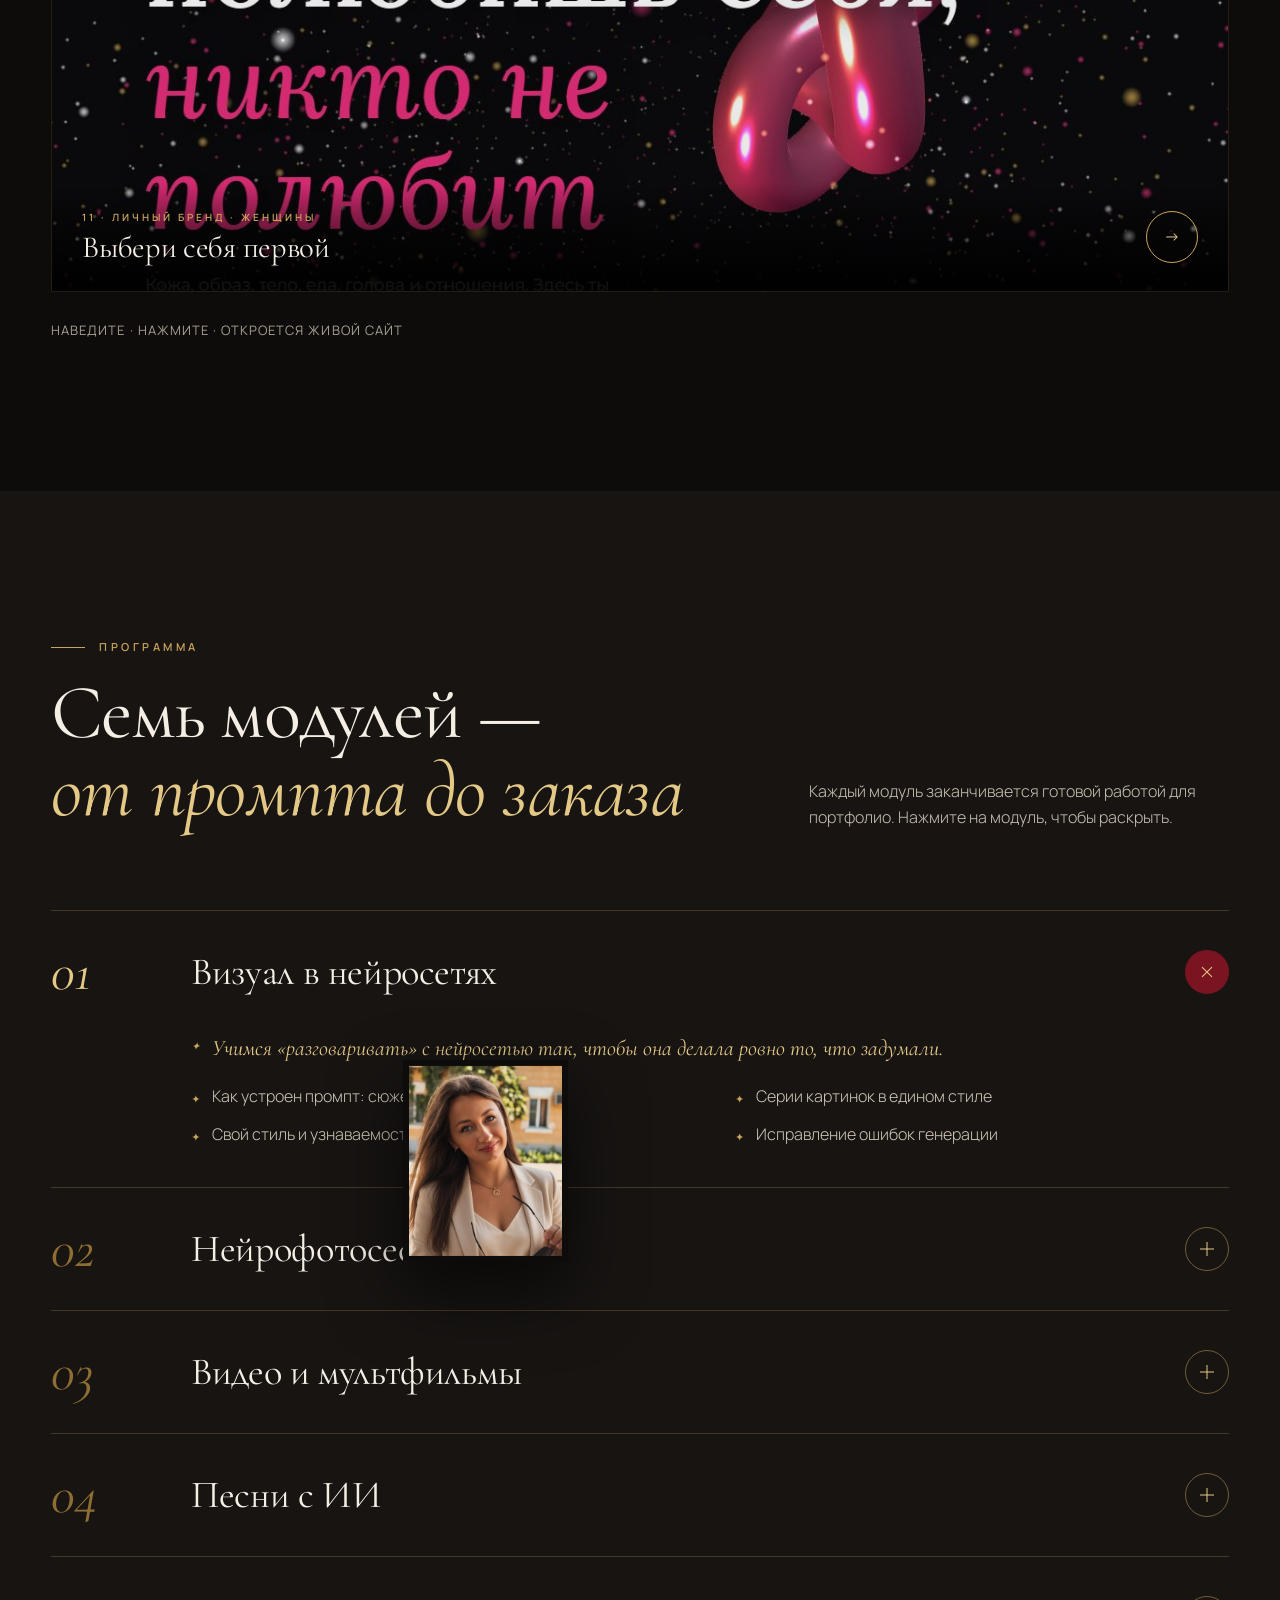
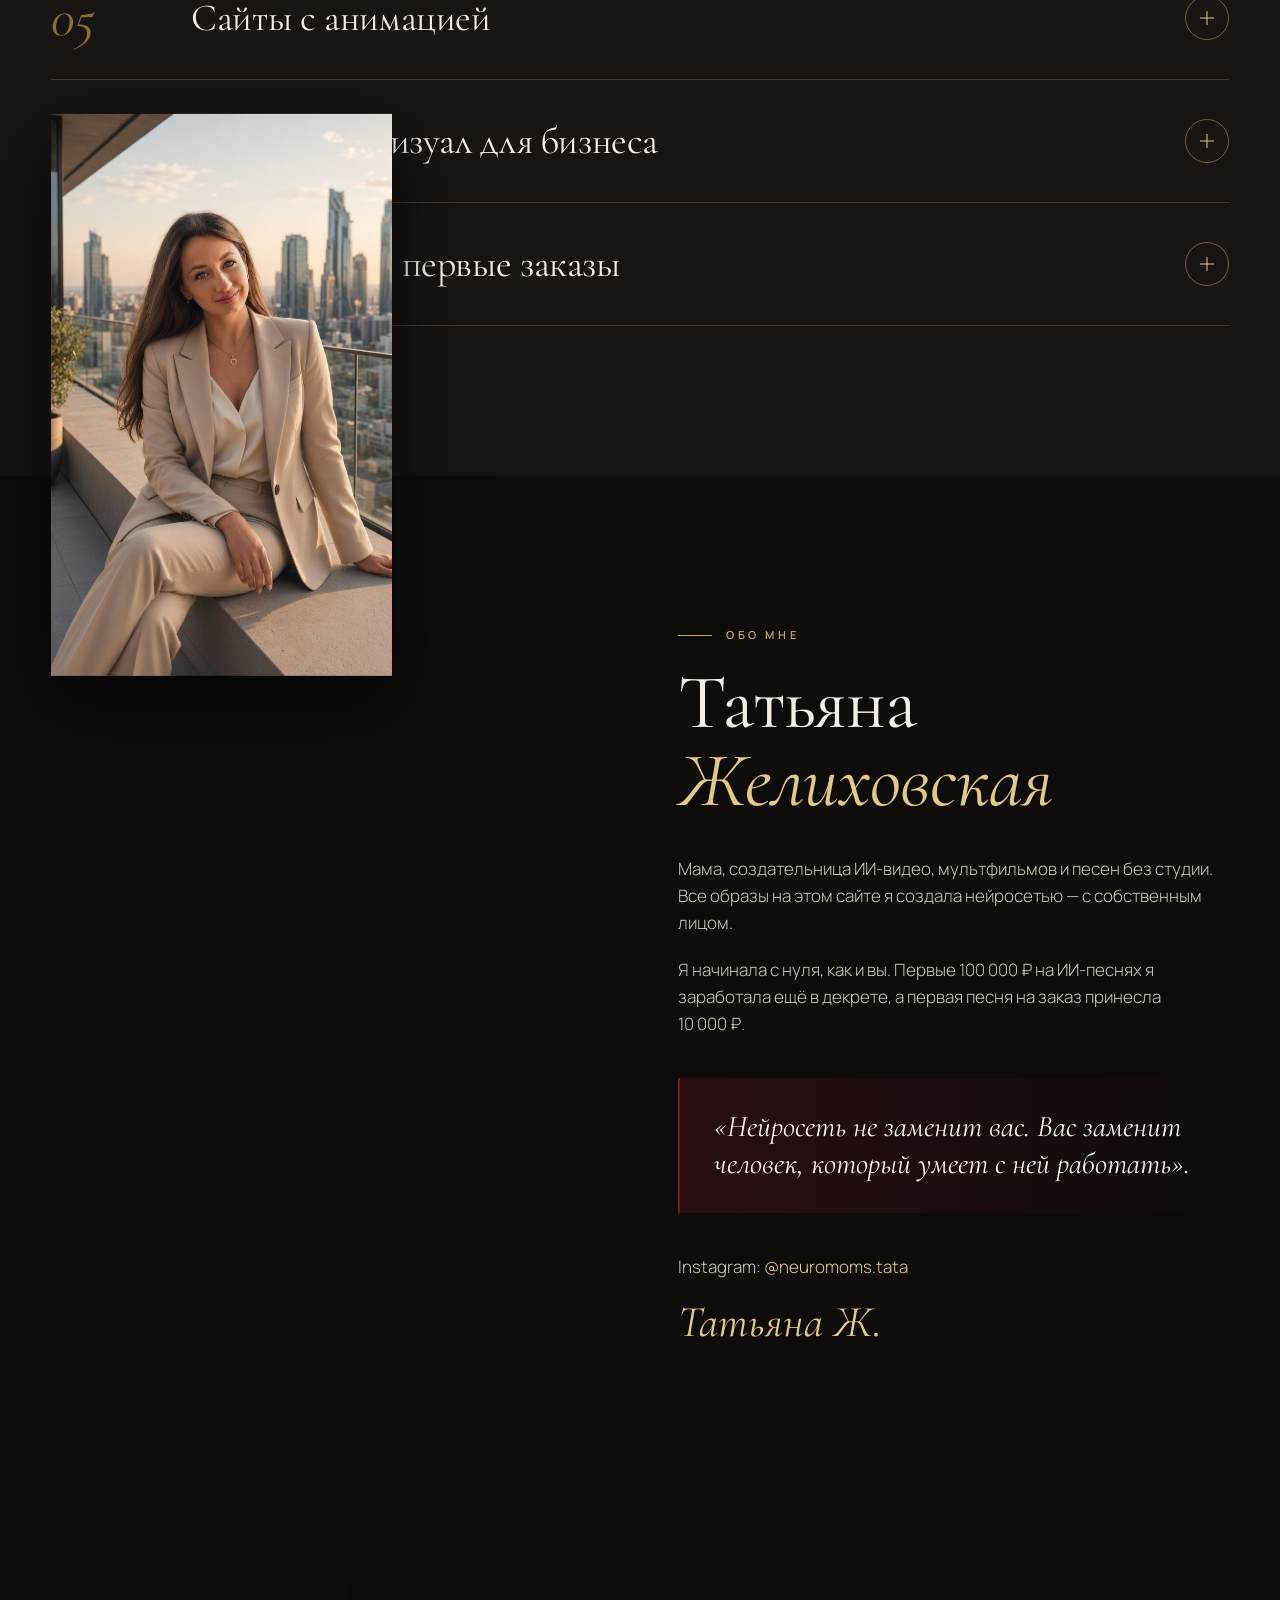
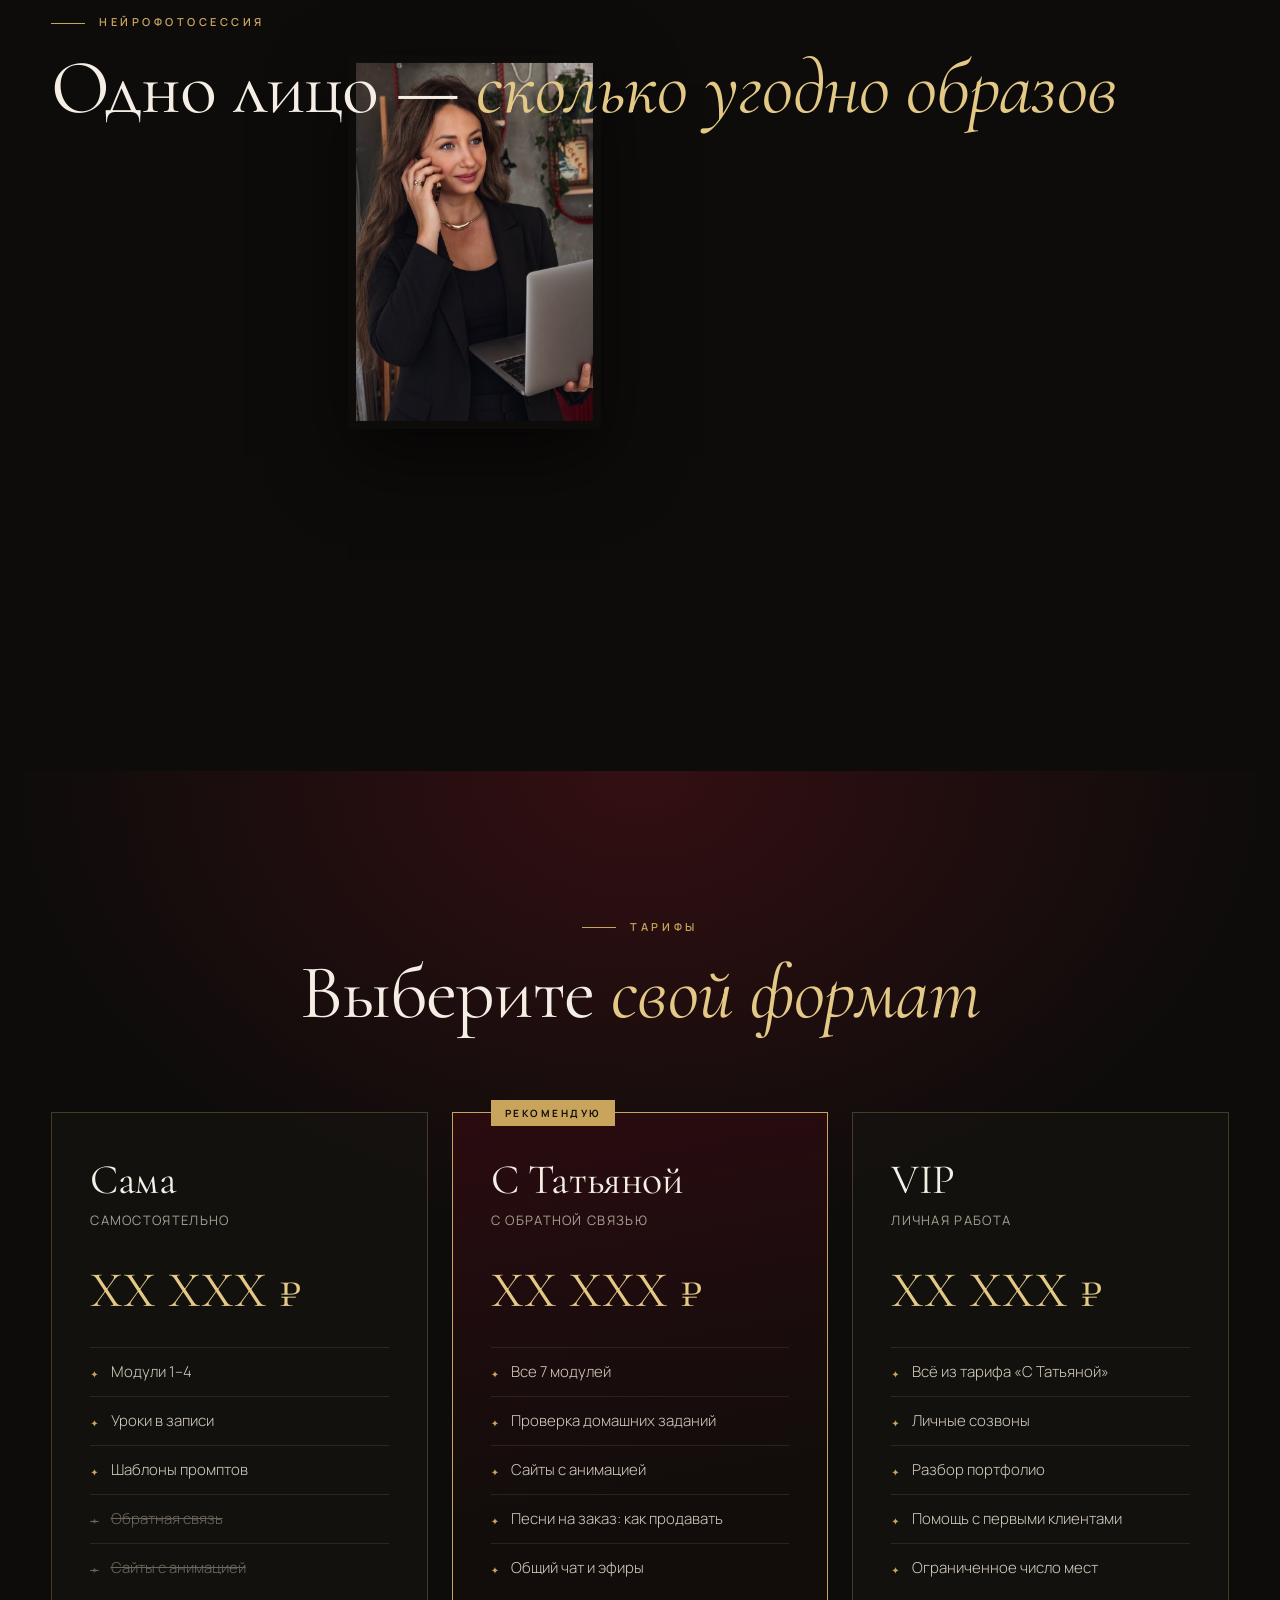
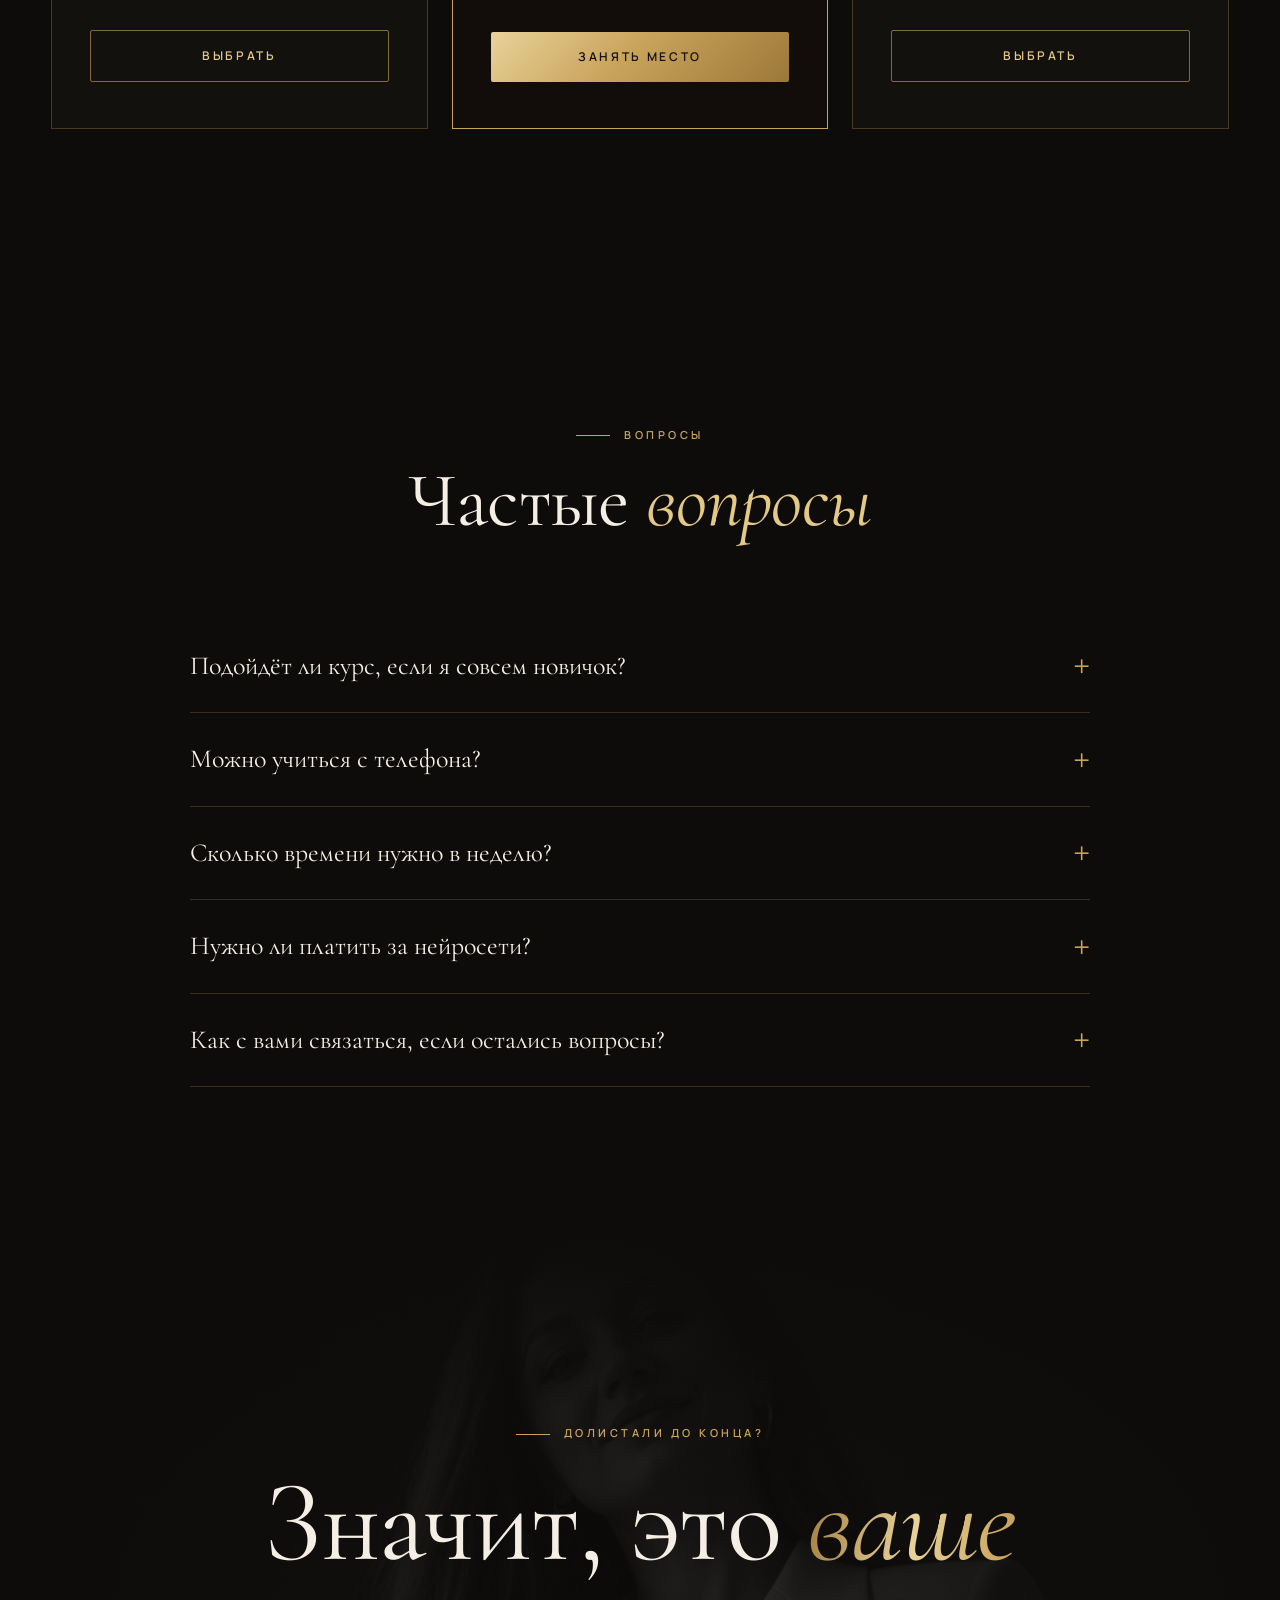
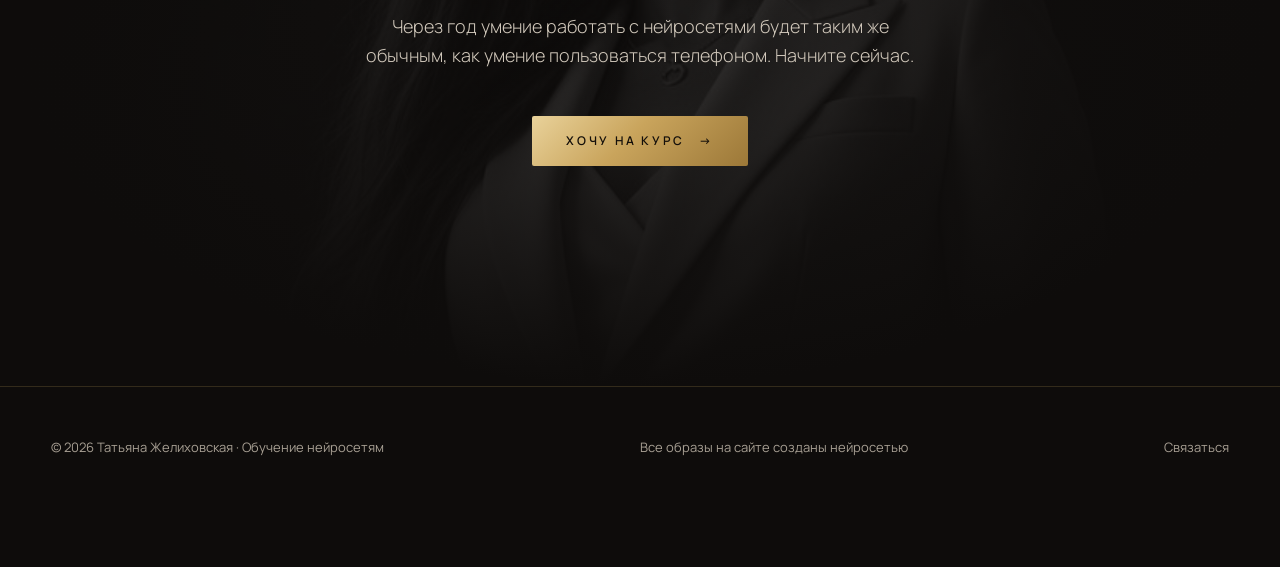
==== commit f13505c3: "Add new cinematic collection Inhale Midnight Fleet Aurelia Candlelight to gallery" ====
--- a/index.html
+++ b/index.html
@@ -272,7 +272,7 @@
     </div>
     <div class="facts">
       <div><b data-count="7">0</b><span>модулей</span></div>
-      <div><b data-count="7">0</b><span>сайтов-примеров</span></div>
+      <div><b data-count="11">0</b><span>сайтов-примеров</span></div>
       <div><b>∞</b><span>идей для заказов</span></div>
     </div>
   </div>
@@ -319,17 +319,22 @@
 <section class="sec" id="showcase">
   <div class="wrap">
     <div class="sec-head">
-      <div><div class="eyebrow rv">Витрина · 7 живых сайтов</div><h2 class="rv d1">Такие сайты <em>вы научитесь</em><br>делать с нейросетью</h2></div>
-      <p class="rv d2">Каждый пример — живой сайт с кинематографичной анимацией. Откройте и полистайте: так выглядит работа, за которую бренды платят.</p>
+      <div><div class="eyebrow rv">Витрина · 11 живых сайтов</div><h2 class="rv d1">Такие сайты <em>вы научитесь</em><br>делать с нейросетью</h2></div>
+      <p class="rv d2">Новая коллекция — максимально близко к референсам с cinematic-анимацией. Плюс все предыдущие работы. Откройте и полистайте.</p>
     </div>
     <div class="show-grid">
-      <a class="card w rv" href="https://tatianaanatolievnadta-ops.github.io/noir-motors/" target="_blank" rel="noopener"><img src="img/demo-auto.jpg" alt="Сайт автомобильного бренда" loading="lazy"><span class="shine"></span><div class="meta"><div><small>01 · Автомобили</small><h3>Noir Motors — премиум-авто</h3></div><span class="go">→</span></div></a>
-      <a class="card rv d1" href="https://tatianaanatolievnadta-ops.github.io/portrait-gallery/" target="_blank" rel="noopener"><img src="img/demo-gallery.jpg" alt="Сайт-галерея с картинами" loading="lazy"><span class="shine"></span><div class="meta"><div><small>02 · Картины</small><h3>Галерея Портретов</h3></div><span class="go">→</span></div></a>
-      <a class="card rv" href="https://tatianaanatolievnadta-ops.github.io/breathe/" target="_blank" rel="noopener"><img src="img/demo-breathe.jpg" alt="Сайт-история Breathe" loading="lazy"><span class="shine"></span><div class="meta"><div><small>03 · Сторителлинг</small><h3>Breathe — дыхание</h3></div><span class="go">→</span></div></a>
-      <a class="card rv d1" href="https://tatianaanatolievnadta-ops.github.io/synapse/" target="_blank" rel="noopener"><img src="img/demo-synapse.jpg" alt="Сайт Synapse" loading="lazy"><span class="shine"></span><div class="meta"><div><small>04 · Технологии</small><h3>Synapse</h3></div><span class="go">→</span></div></a>
-      <a class="card rv d2" href="https://tatianaanatolievnadta-ops.github.io/velmont/" target="_blank" rel="noopener"><img src="img/demo-architecture.jpg" alt="Сайт девелопера" loading="lazy"><span class="shine"></span><div class="meta"><div><small>05 · Архитектура</small><h3>Velmont</h3></div><span class="go">→</span></div></a>
-      <a class="card full rv" href="https://tatianaanatolievnadta-ops.github.io/dubai-night/" target="_blank" rel="noopener"><img src="img/demo-city.jpg" alt="Сайт ночного города" loading="lazy"><span class="shine"></span><div class="meta"><div><small>06 · Недвижимость · Дубай</small><h3>Dubai Night — ночной город</h3></div><span class="go">→</span></div></a>
-      <a class="card full rv" href="https://tatianaanatolievnadta-ops.github.io/vyberi-sebya/" target="_blank" rel="noopener"><img src="img/demo-vyberi.jpg" alt="Сайт Выбери себя первой" loading="lazy"><span class="shine"></span><div class="meta"><div><small>07 · Личный бренд · женщины</small><h3>Выбери себя первой</h3></div><span class="go">→</span></div></a>
+      <a class="card w rv" href="https://tatianaanatolievnadta-ops.github.io/inhale/" target="_blank" rel="noopener"><img src="img/demo-inhale.jpg" alt="INHALE meditation site" loading="lazy"><span class="shine"></span><div class="meta"><div><small>01 · NEW · Медитация</small><h3>INHALE — breathe in</h3></div><span class="go">→</span></div></a>
+      <a class="card rv d1" href="https://tatianaanatolievnadta-ops.github.io/candlelight/" target="_blank" rel="noopener"><img src="img/demo-candlelight.jpg" alt="Candlelight gallery" loading="lazy"><span class="shine"></span><div class="meta"><div><small>02 · NEW · Flashlight</small><h3>Candlelight Gallery</h3></div><span class="go">→</span></div></a>
+      <a class="card full rv" href="https://tatianaanatolievnadta-ops.github.io/midnight-fleet/" target="_blank" rel="noopener"><img src="img/demo-midnight.jpg" alt="Midnight Fleet car rental" loading="lazy"><span class="shine"></span><div class="meta"><div><small>03 · NEW · Аренда авто · ночь</small><h3>Midnight Fleet — drive the night</h3></div><span class="go">→</span></div></a>
+      <a class="card full rv" href="https://tatianaanatolievnadta-ops.github.io/aurelia/" target="_blank" rel="noopener"><img src="img/demo-aurelia.jpg" alt="Aurelia development" loading="lazy"><span class="shine"></span><div class="meta"><div><small>04 · NEW · Девелопмент</small><h3>Aurelia — not a traditional construction group</h3></div><span class="go">→</span></div></a>
+
+      <a class="card w rv" href="https://tatianaanatolievnadta-ops.github.io/noir-motors/" target="_blank" rel="noopener"><img src="img/demo-auto.jpg" alt="Сайт автомобильного бренда" loading="lazy"><span class="shine"></span><div class="meta"><div><small>05 · Автомобили</small><h3>Noir Motors — премиум-авто</h3></div><span class="go">→</span></div></a>
+      <a class="card rv d1" href="https://tatianaanatolievnadta-ops.github.io/portrait-gallery/" target="_blank" rel="noopener"><img src="img/demo-gallery.jpg" alt="Сайт-галерея с картинами" loading="lazy"><span class="shine"></span><div class="meta"><div><small>06 · Картины</small><h3>Галерея Портретов</h3></div><span class="go">→</span></div></a>
+      <a class="card rv" href="https://tatianaanatolievnadta-ops.github.io/breathe/" target="_blank" rel="noopener"><img src="img/demo-breathe.jpg" alt="Сайт-история Breathe" loading="lazy"><span class="shine"></span><div class="meta"><div><small>07 · Сторителлинг</small><h3>Breathe — дыхание</h3></div><span class="go">→</span></div></a>
+      <a class="card rv d1" href="https://tatianaanatolievnadta-ops.github.io/synapse/" target="_blank" rel="noopener"><img src="img/demo-synapse.jpg" alt="Сайт Synapse" loading="lazy"><span class="shine"></span><div class="meta"><div><small>08 · Технологии</small><h3>Synapse</h3></div><span class="go">→</span></div></a>
+      <a class="card rv d2" href="https://tatianaanatolievnadta-ops.github.io/velmont/" target="_blank" rel="noopener"><img src="img/demo-architecture.jpg" alt="Сайт девелопера" loading="lazy"><span class="shine"></span><div class="meta"><div><small>09 · Архитектура</small><h3>Velmont</h3></div><span class="go">→</span></div></a>
+      <a class="card rv" href="https://tatianaanatolievnadta-ops.github.io/dubai-night/" target="_blank" rel="noopener"><img src="img/demo-city.jpg" alt="Сайт ночного города" loading="lazy"><span class="shine"></span><div class="meta"><div><small>10 · Недвижимость · Дубай</small><h3>Dubai Night</h3></div><span class="go">→</span></div></a>
+      <a class="card full rv" href="https://tatianaanatolievnadta-ops.github.io/vyberi-sebya/" target="_blank" rel="noopener"><img src="img/demo-vyberi.jpg" alt="Сайт Выбери себя первой" loading="lazy"><span class="shine"></span><div class="meta"><div><small>11 · Личный бренд · женщины</small><h3>Выбери себя первой</h3></div><span class="go">→</span></div></a>
     </div>
     <p class="show-note rv">Наведите · нажмите · откроется живой сайт</p>
   </div>
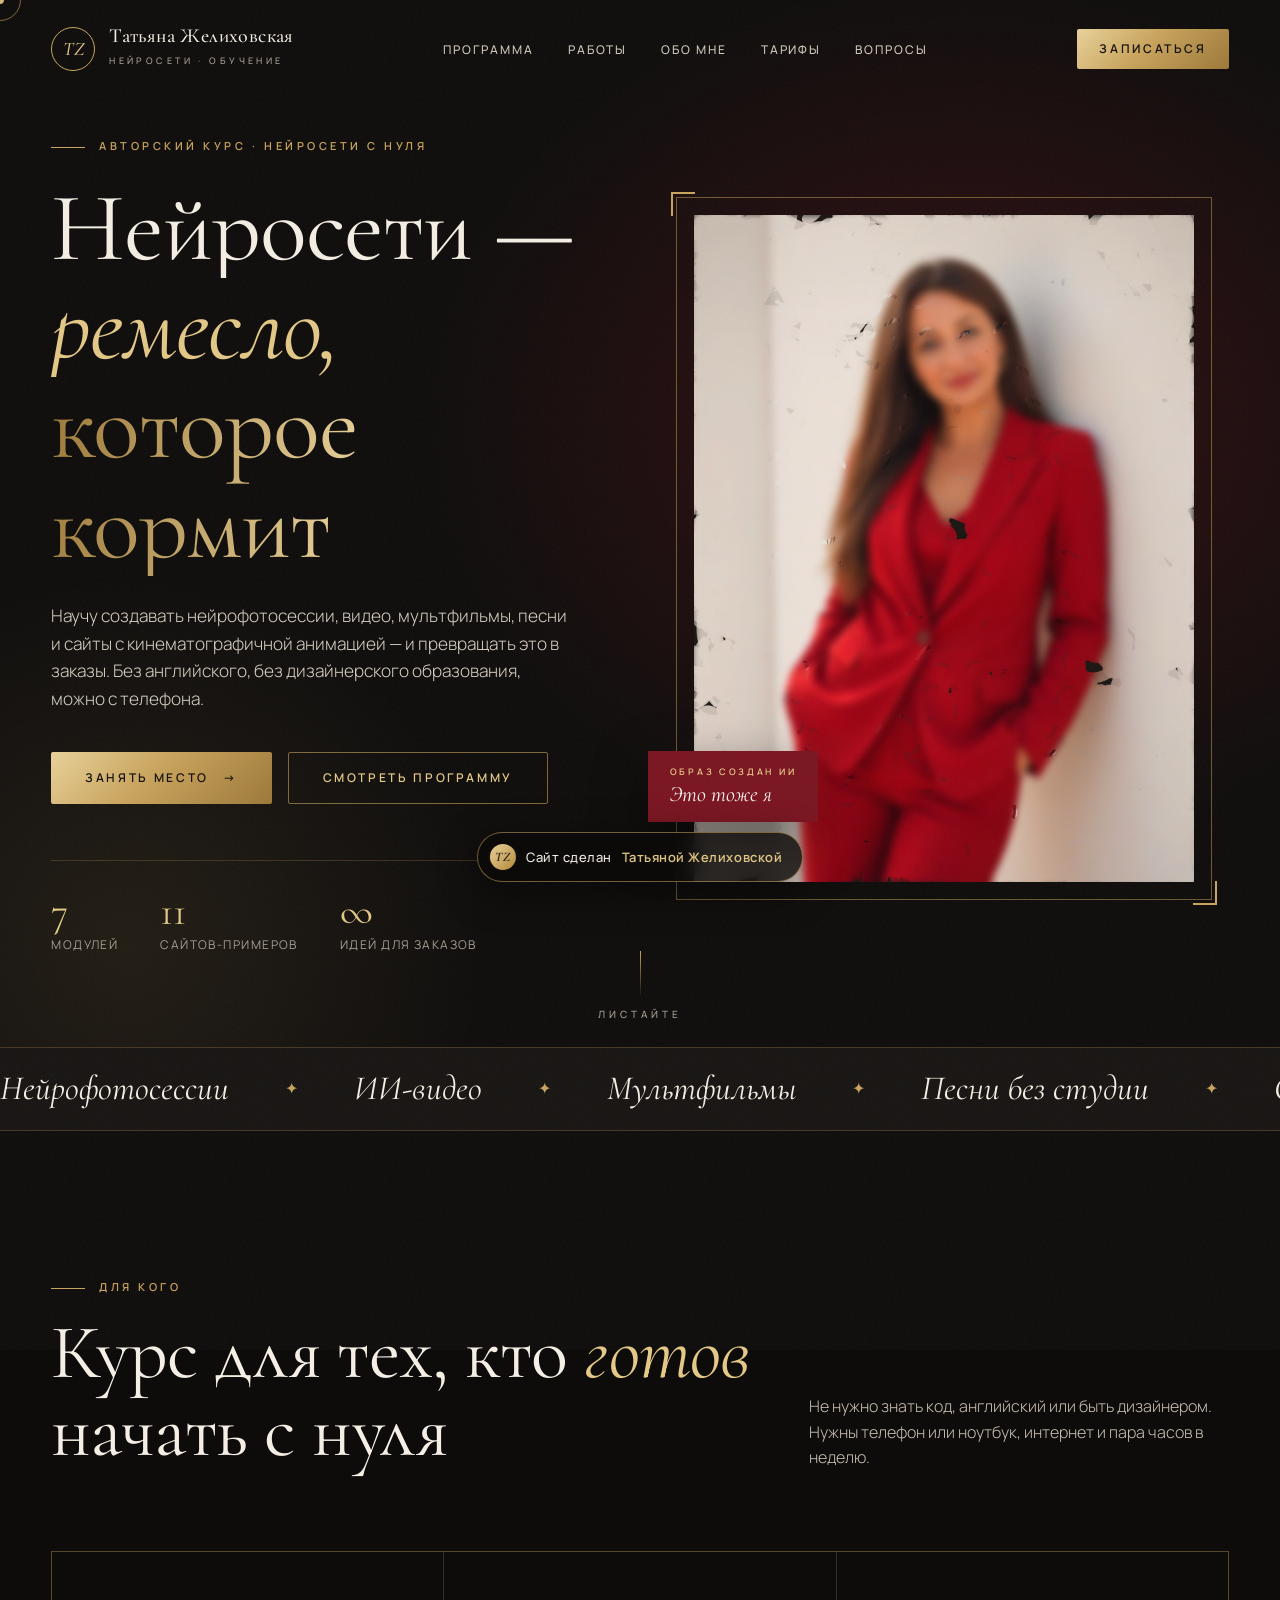
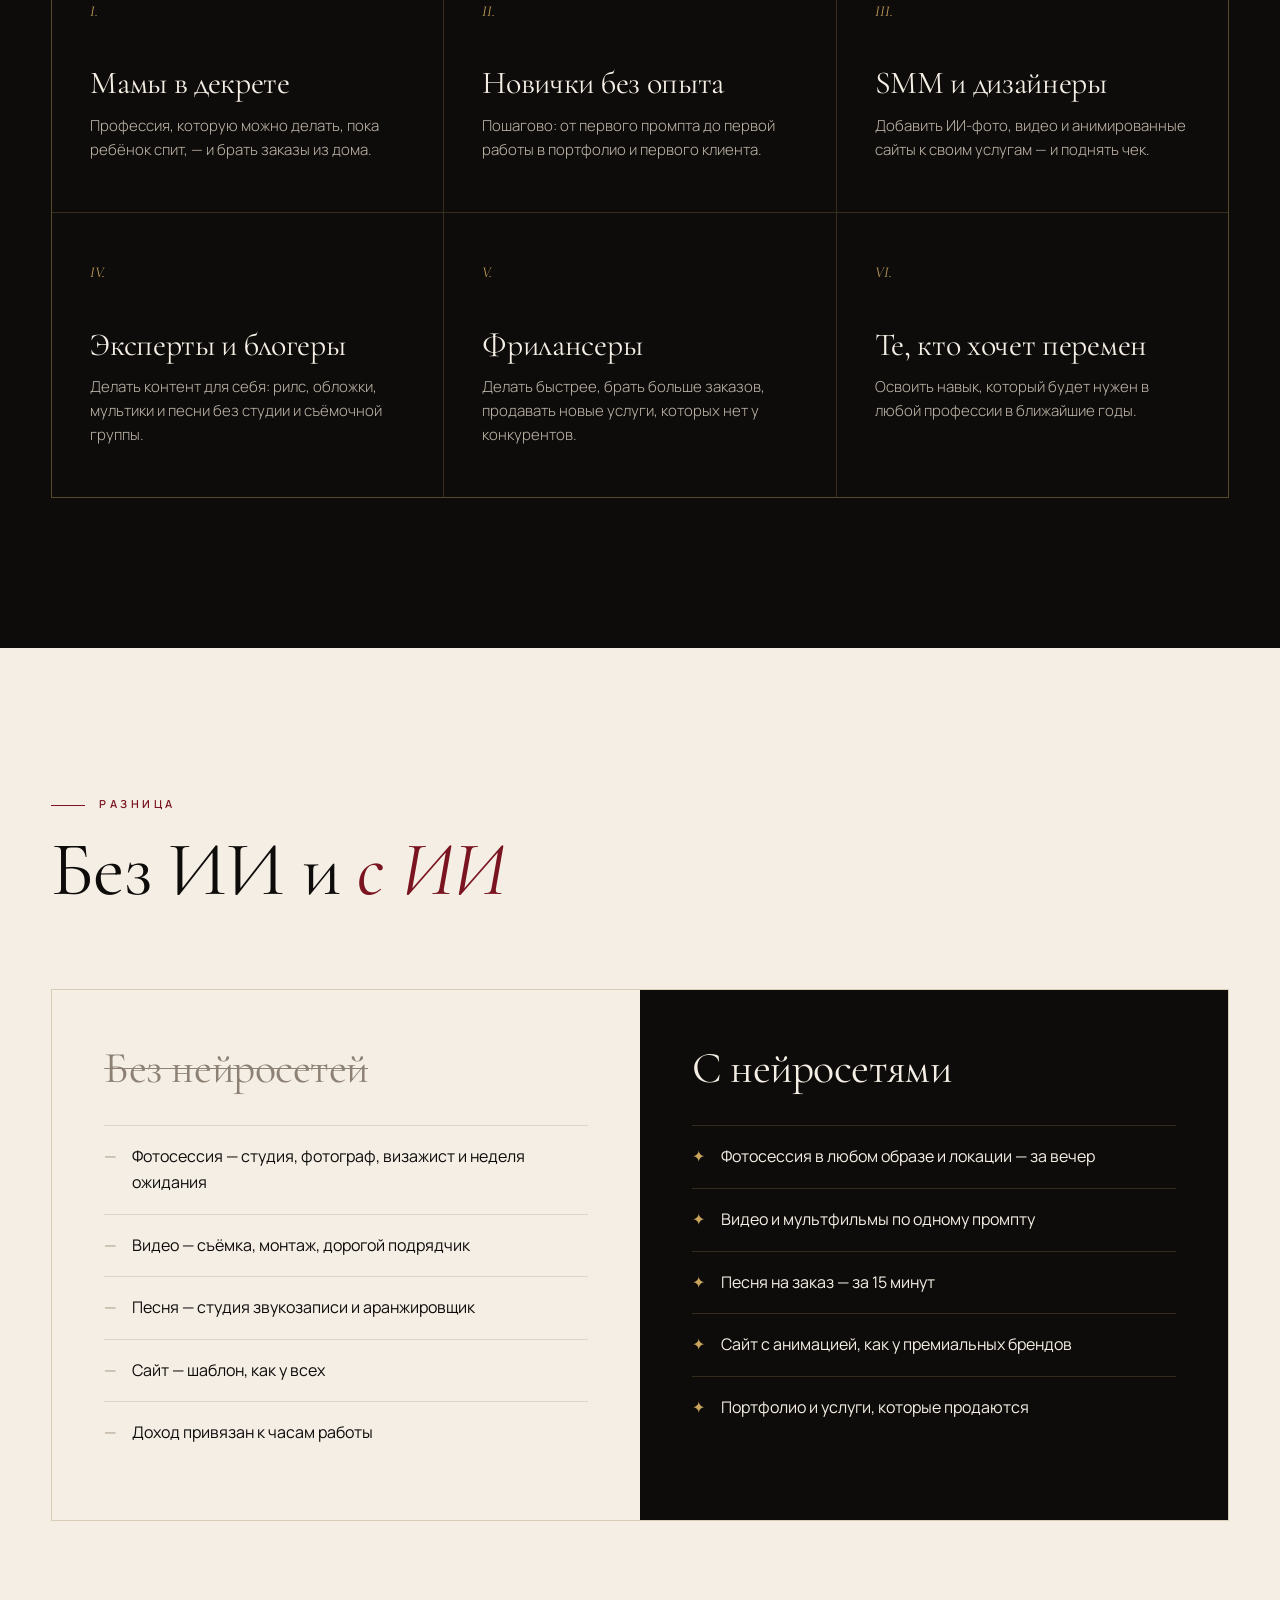
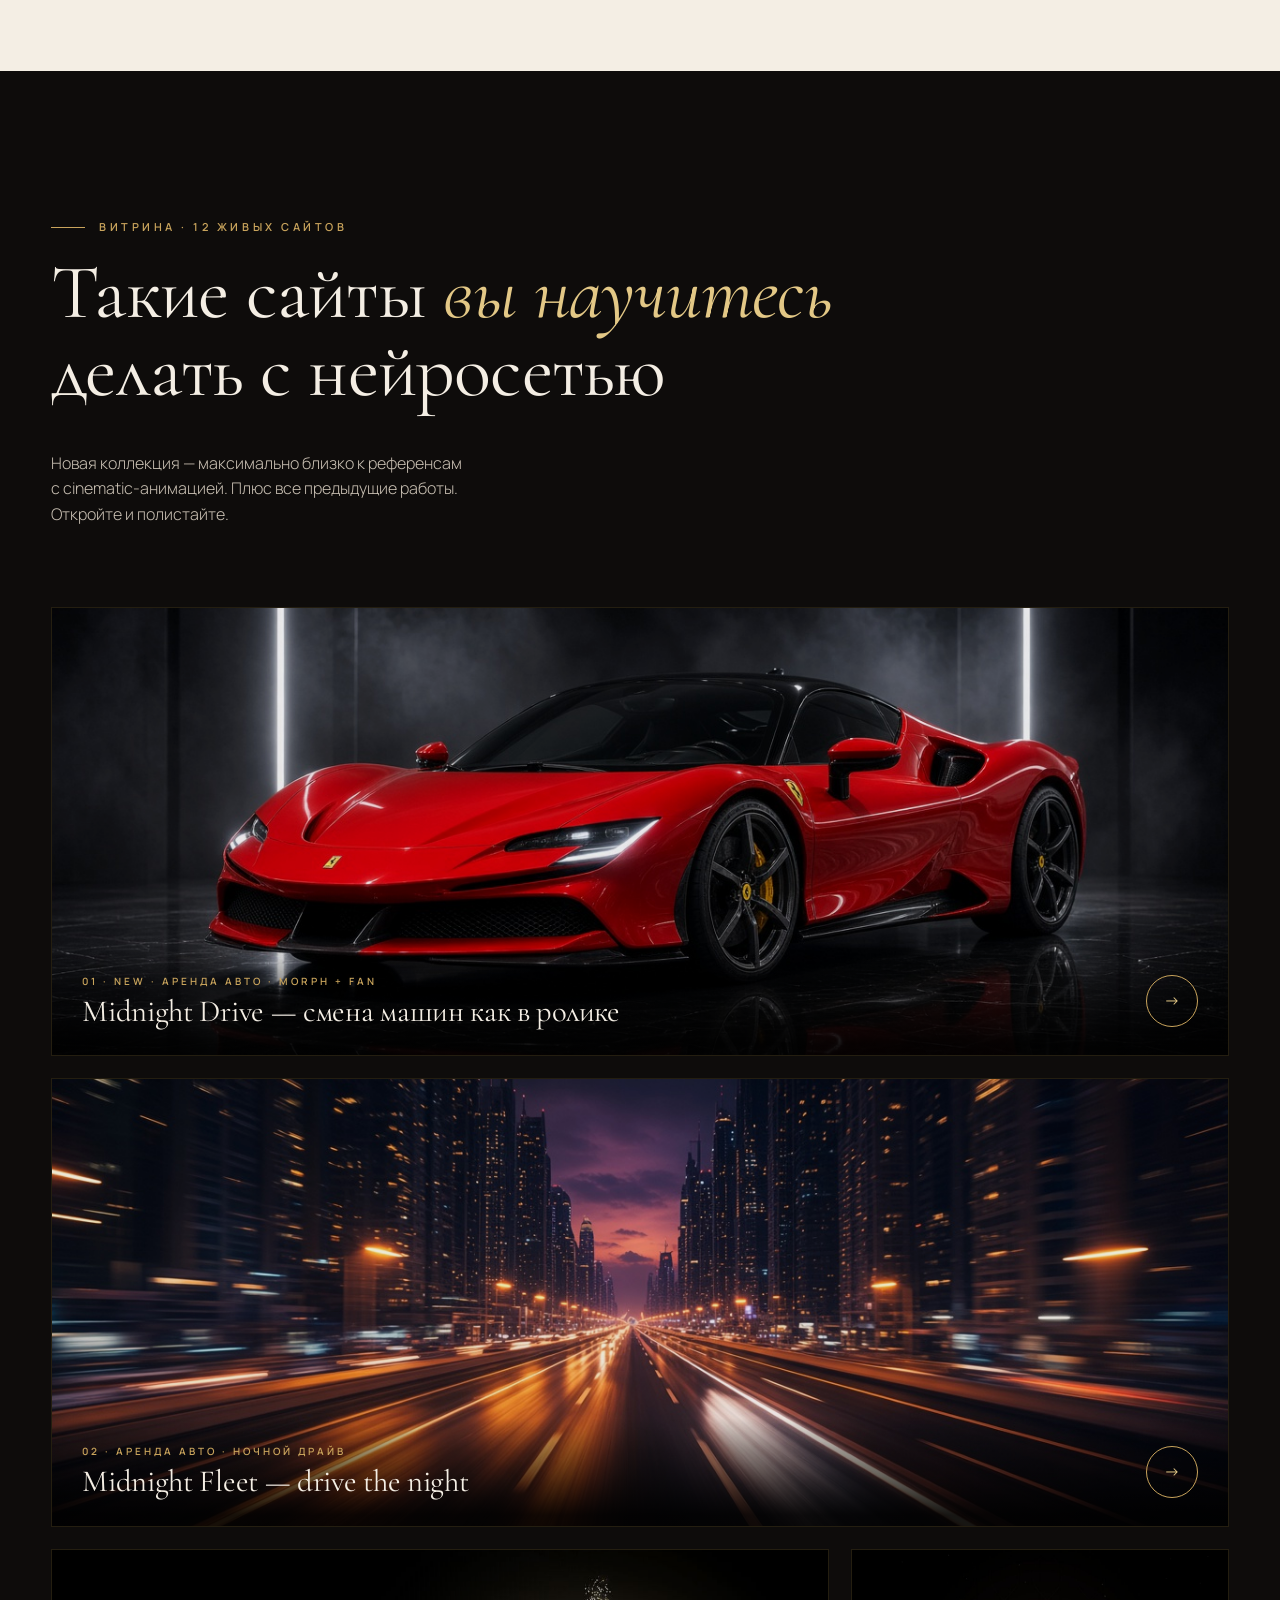
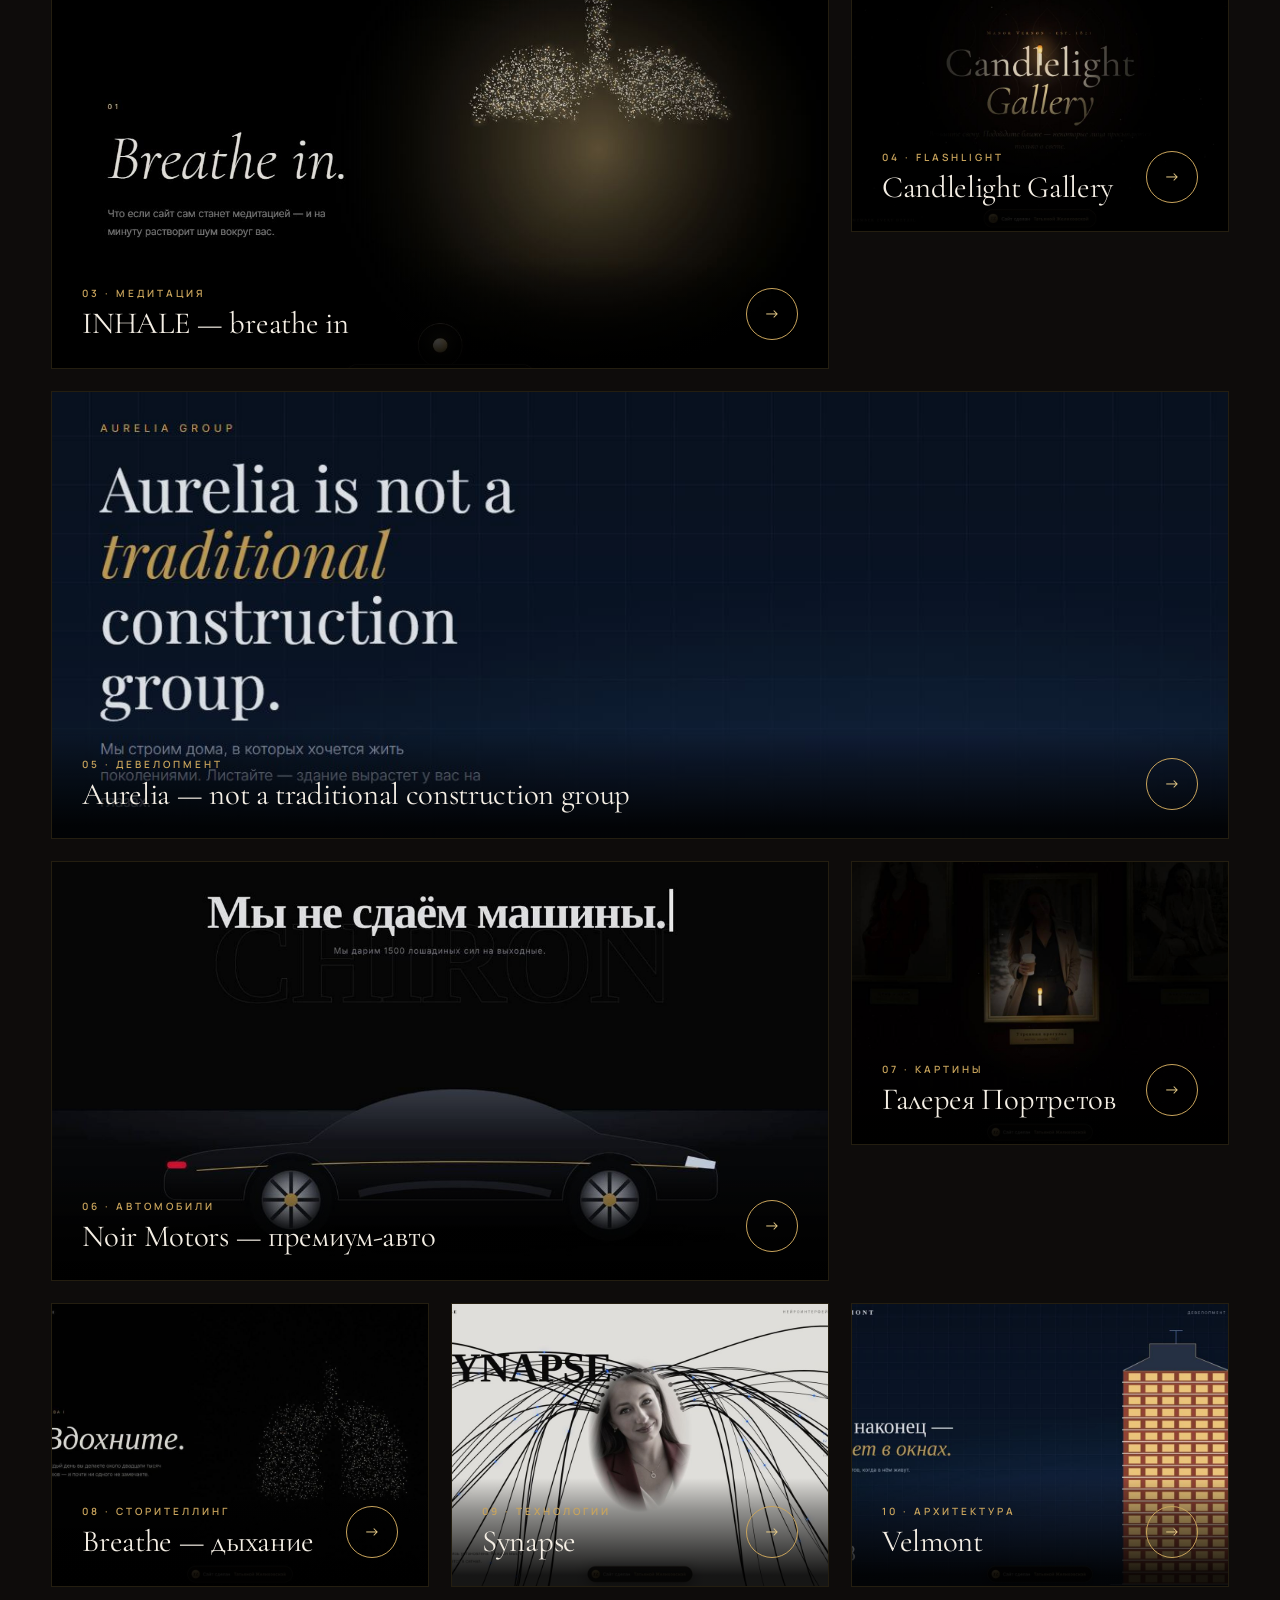
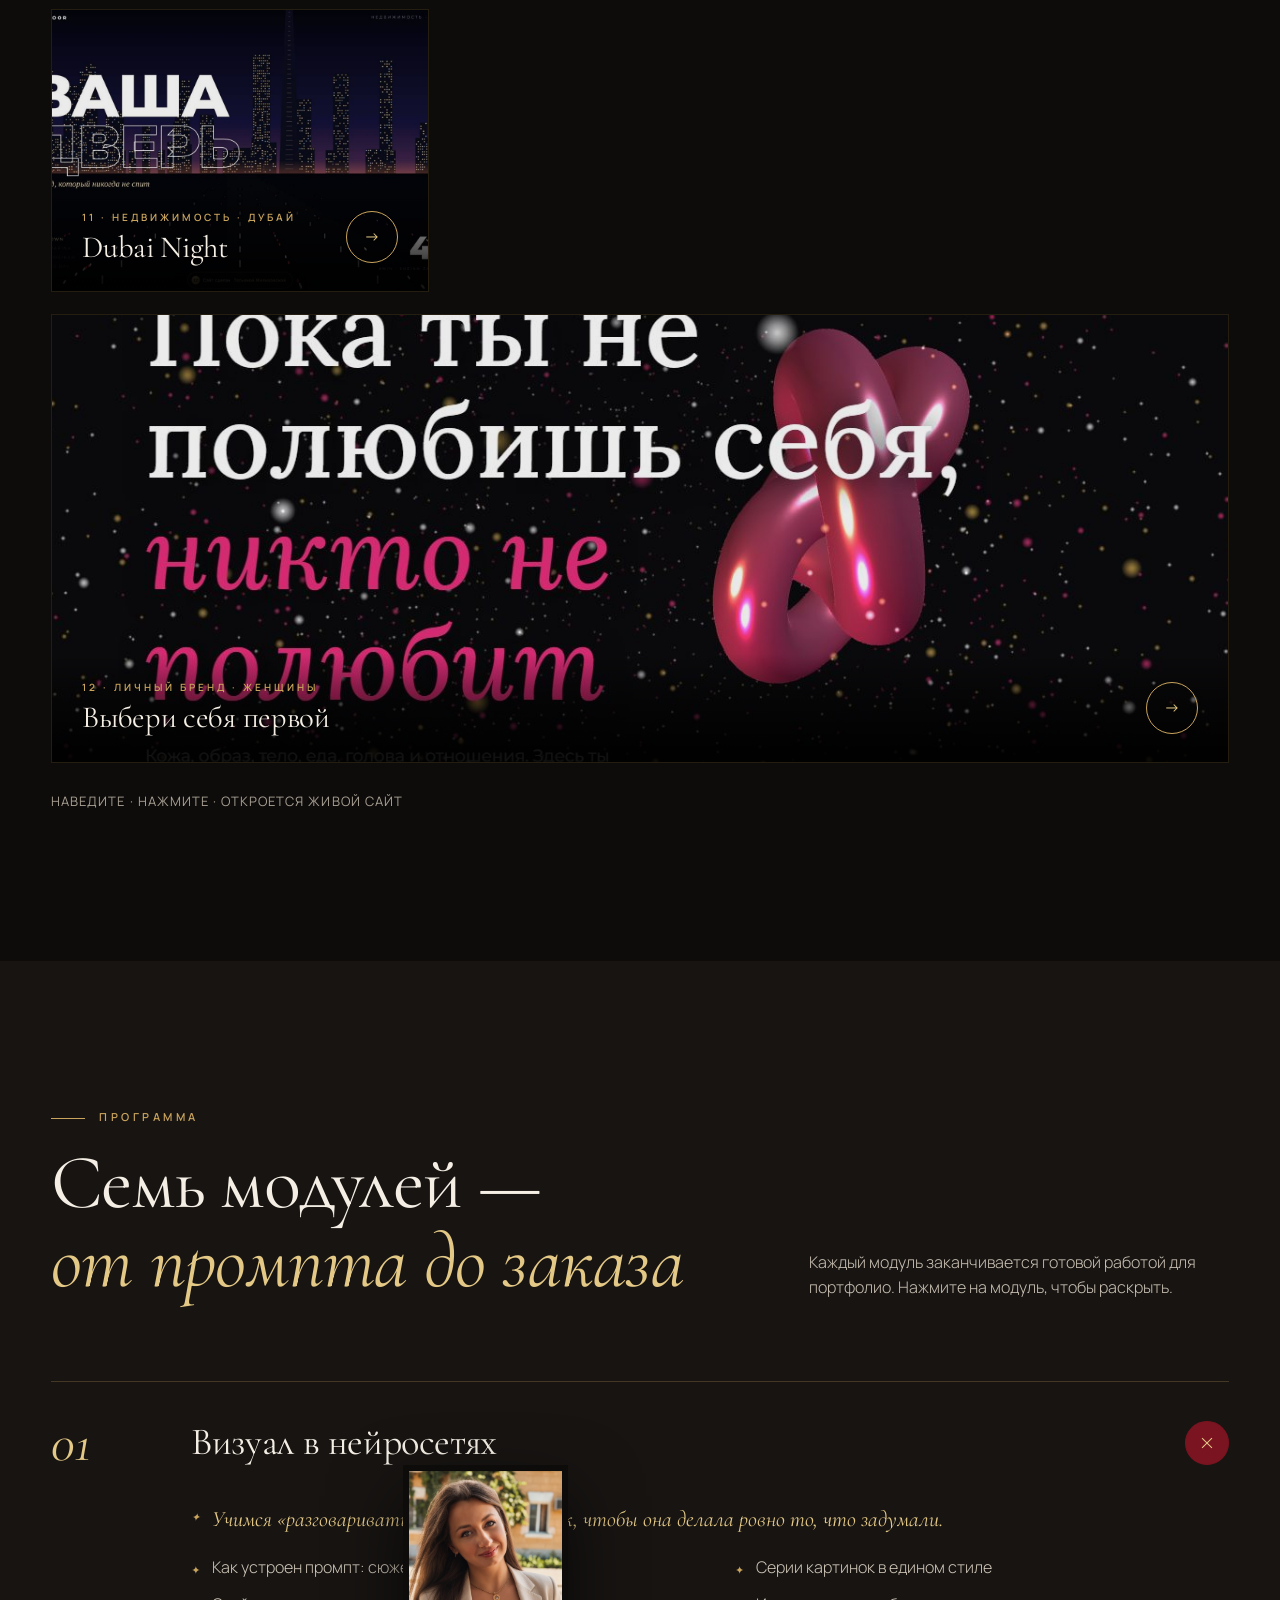
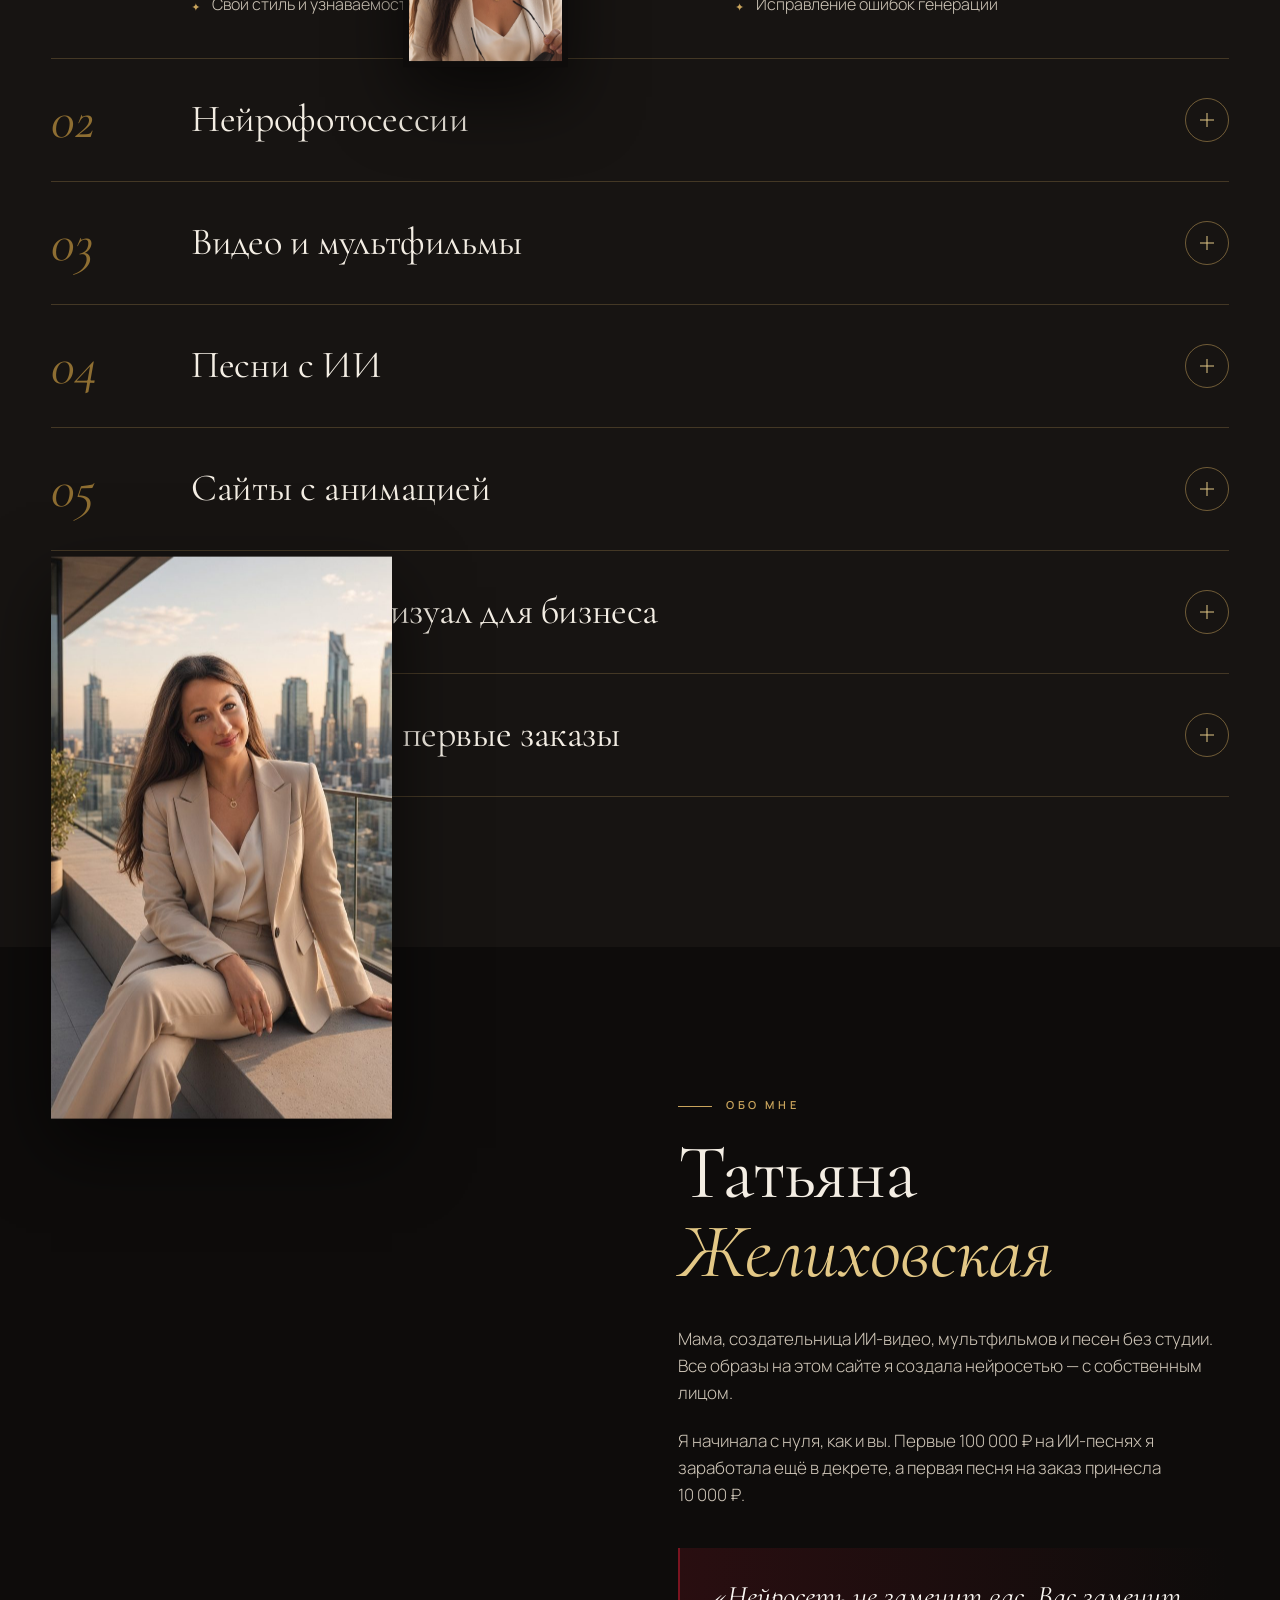
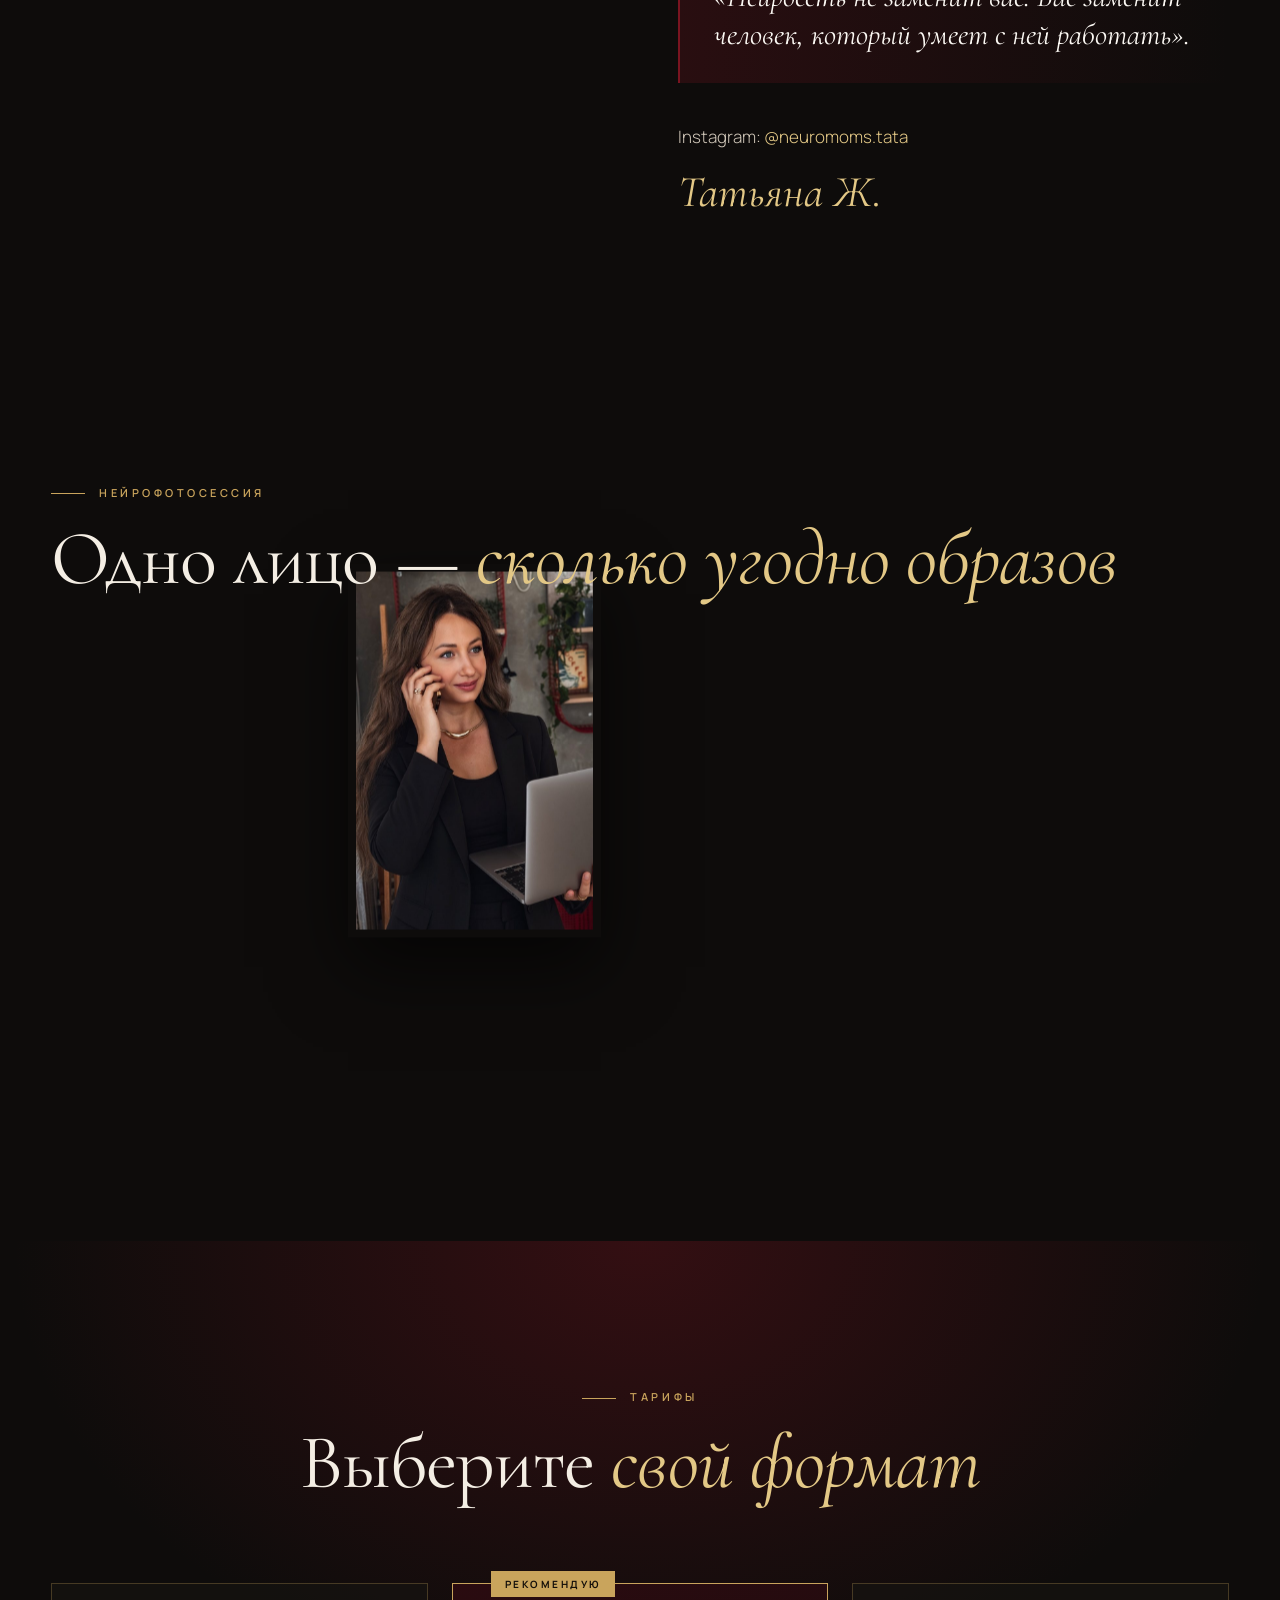
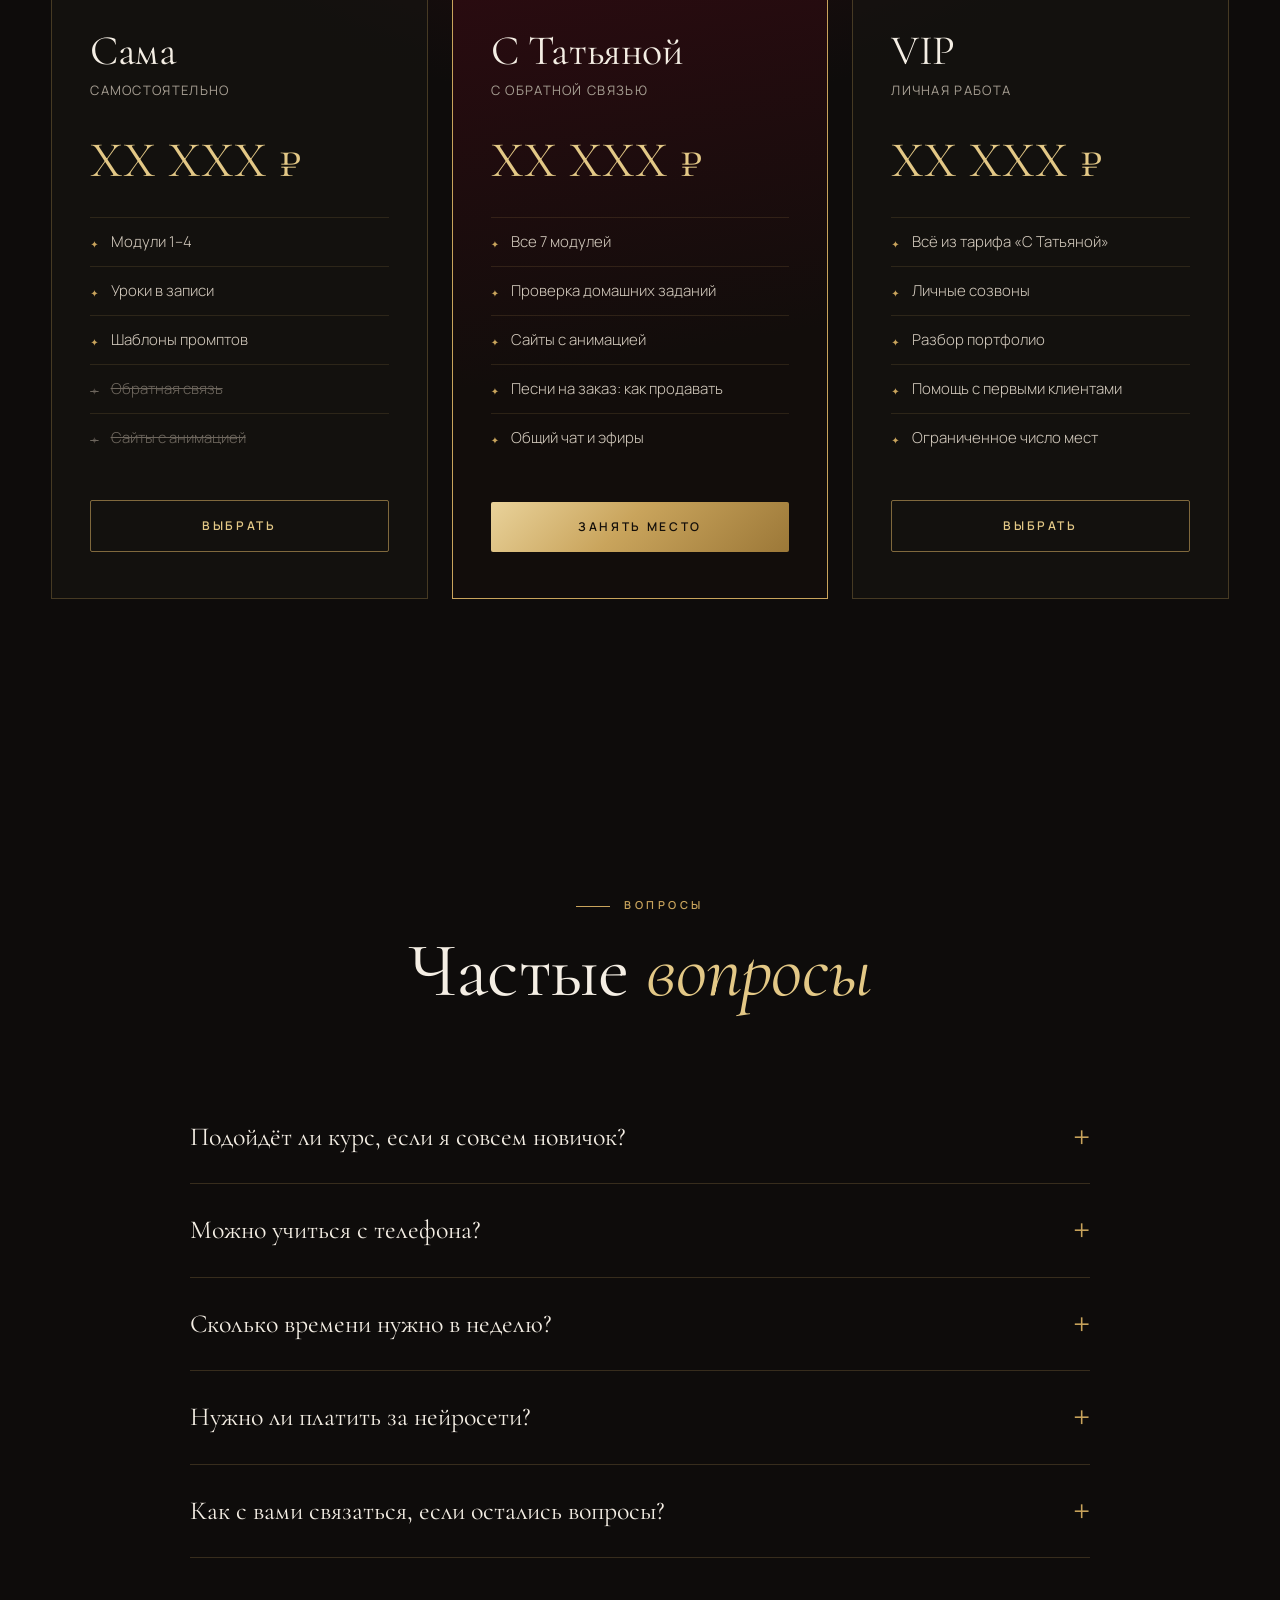
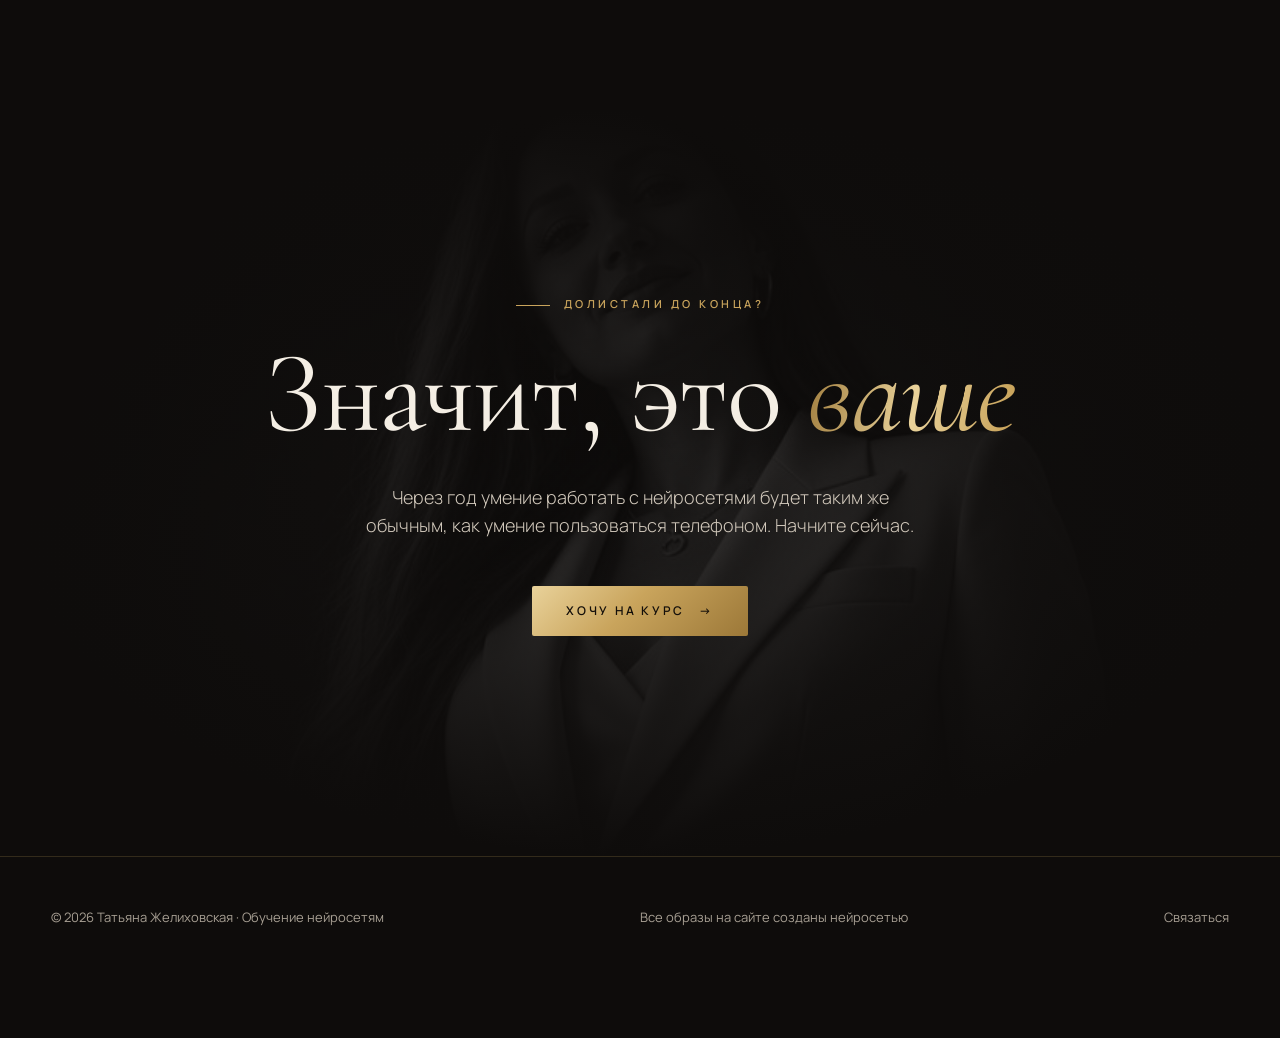
==== commit ce36ab77: "Add Midnight Drive v2 and both car site versions to gallery" ====
--- a/index.html
+++ b/index.html
@@ -319,22 +319,23 @@
 <section class="sec" id="showcase">
   <div class="wrap">
     <div class="sec-head">
-      <div><div class="eyebrow rv">Витрина · 11 живых сайтов</div><h2 class="rv d1">Такие сайты <em>вы научитесь</em><br>делать с нейросетью</h2></div>
+      <div><div class="eyebrow rv">Витрина · 12 живых сайтов</div><h2 class="rv d1">Такие сайты <em>вы научитесь</em><br>делать с нейросетью</h2></div>
       <p class="rv d2">Новая коллекция — максимально близко к референсам с cinematic-анимацией. Плюс все предыдущие работы. Откройте и полистайте.</p>
     </div>
     <div class="show-grid">
-      <a class="card w rv" href="https://tatianaanatolievnadta-ops.github.io/inhale/" target="_blank" rel="noopener"><img src="img/demo-inhale.jpg" alt="INHALE meditation site" loading="lazy"><span class="shine"></span><div class="meta"><div><small>01 · NEW · Медитация</small><h3>INHALE — breathe in</h3></div><span class="go">→</span></div></a>
-      <a class="card rv d1" href="https://tatianaanatolievnadta-ops.github.io/candlelight/" target="_blank" rel="noopener"><img src="img/demo-candlelight.jpg" alt="Candlelight gallery" loading="lazy"><span class="shine"></span><div class="meta"><div><small>02 · NEW · Flashlight</small><h3>Candlelight Gallery</h3></div><span class="go">→</span></div></a>
-      <a class="card full rv" href="https://tatianaanatolievnadta-ops.github.io/midnight-fleet/" target="_blank" rel="noopener"><img src="img/demo-midnight.jpg" alt="Midnight Fleet car rental" loading="lazy"><span class="shine"></span><div class="meta"><div><small>03 · NEW · Аренда авто · ночь</small><h3>Midnight Fleet — drive the night</h3></div><span class="go">→</span></div></a>
-      <a class="card full rv" href="https://tatianaanatolievnadta-ops.github.io/aurelia/" target="_blank" rel="noopener"><img src="img/demo-aurelia.jpg" alt="Aurelia development" loading="lazy"><span class="shine"></span><div class="meta"><div><small>04 · NEW · Девелопмент</small><h3>Aurelia — not a traditional construction group</h3></div><span class="go">→</span></div></a>
-
-      <a class="card w rv" href="https://tatianaanatolievnadta-ops.github.io/noir-motors/" target="_blank" rel="noopener"><img src="img/demo-auto.jpg" alt="Сайт автомобильного бренда" loading="lazy"><span class="shine"></span><div class="meta"><div><small>05 · Автомобили</small><h3>Noir Motors — премиум-авто</h3></div><span class="go">→</span></div></a>
-      <a class="card rv d1" href="https://tatianaanatolievnadta-ops.github.io/portrait-gallery/" target="_blank" rel="noopener"><img src="img/demo-gallery.jpg" alt="Сайт-галерея с картинами" loading="lazy"><span class="shine"></span><div class="meta"><div><small>06 · Картины</small><h3>Галерея Портретов</h3></div><span class="go">→</span></div></a>
-      <a class="card rv" href="https://tatianaanatolievnadta-ops.github.io/breathe/" target="_blank" rel="noopener"><img src="img/demo-breathe.jpg" alt="Сайт-история Breathe" loading="lazy"><span class="shine"></span><div class="meta"><div><small>07 · Сторителлинг</small><h3>Breathe — дыхание</h3></div><span class="go">→</span></div></a>
-      <a class="card rv d1" href="https://tatianaanatolievnadta-ops.github.io/synapse/" target="_blank" rel="noopener"><img src="img/demo-synapse.jpg" alt="Сайт Synapse" loading="lazy"><span class="shine"></span><div class="meta"><div><small>08 · Технологии</small><h3>Synapse</h3></div><span class="go">→</span></div></a>
-      <a class="card rv d2" href="https://tatianaanatolievnadta-ops.github.io/velmont/" target="_blank" rel="noopener"><img src="img/demo-architecture.jpg" alt="Сайт девелопера" loading="lazy"><span class="shine"></span><div class="meta"><div><small>09 · Архитектура</small><h3>Velmont</h3></div><span class="go">→</span></div></a>
-      <a class="card rv" href="https://tatianaanatolievnadta-ops.github.io/dubai-night/" target="_blank" rel="noopener"><img src="img/demo-city.jpg" alt="Сайт ночного города" loading="lazy"><span class="shine"></span><div class="meta"><div><small>10 · Недвижимость · Дубай</small><h3>Dubai Night</h3></div><span class="go">→</span></div></a>
-      <a class="card full rv" href="https://tatianaanatolievnadta-ops.github.io/vyberi-sebya/" target="_blank" rel="noopener"><img src="img/demo-vyberi.jpg" alt="Сайт Выбери себя первой" loading="lazy"><span class="shine"></span><div class="meta"><div><small>11 · Личный бренд · женщины</small><h3>Выбери себя первой</h3></div><span class="go">→</span></div></a>
+      <a class="card full rv" href="https://tatianaanatolievnadta-ops.github.io/midnight-drive/" target="_blank" rel="noopener"><img src="img/demo-midnight-drive.jpg" alt="Midnight Drive car rental v2" loading="lazy"><span class="shine"></span><div class="meta"><div><small>01 · NEW · Аренда авто · morph + fan</small><h3>Midnight Drive — смена машин как в ролике</h3></div><span class="go">→</span></div></a>
+      <a class="card full rv" href="https://tatianaanatolievnadta-ops.github.io/midnight-fleet/" target="_blank" rel="noopener"><img src="img/demo-midnight.jpg" alt="Midnight Fleet car rental" loading="lazy"><span class="shine"></span><div class="meta"><div><small>02 · Аренда авто · ночной драйв</small><h3>Midnight Fleet — drive the night</h3></div><span class="go">→</span></div></a>
+      <a class="card w rv" href="https://tatianaanatolievnadta-ops.github.io/inhale/" target="_blank" rel="noopener"><img src="img/demo-inhale.jpg" alt="INHALE meditation site" loading="lazy"><span class="shine"></span><div class="meta"><div><small>03 · Медитация</small><h3>INHALE — breathe in</h3></div><span class="go">→</span></div></a>
+      <a class="card rv d1" href="https://tatianaanatolievnadta-ops.github.io/candlelight/" target="_blank" rel="noopener"><img src="img/demo-candlelight.jpg" alt="Candlelight gallery" loading="lazy"><span class="shine"></span><div class="meta"><div><small>04 · Flashlight</small><h3>Candlelight Gallery</h3></div><span class="go">→</span></div></a>
+      <a class="card full rv" href="https://tatianaanatolievnadta-ops.github.io/aurelia/" target="_blank" rel="noopener"><img src="img/demo-aurelia.jpg" alt="Aurelia development" loading="lazy"><span class="shine"></span><div class="meta"><div><small>05 · Девелопмент</small><h3>Aurelia — not a traditional construction group</h3></div><span class="go">→</span></div></a>
+
+      <a class="card w rv" href="https://tatianaanatolievnadta-ops.github.io/noir-motors/" target="_blank" rel="noopener"><img src="img/demo-auto.jpg" alt="Сайт автомобильного бренда" loading="lazy"><span class="shine"></span><div class="meta"><div><small>06 · Автомобили</small><h3>Noir Motors — премиум-авто</h3></div><span class="go">→</span></div></a>
+      <a class="card rv d1" href="https://tatianaanatolievnadta-ops.github.io/portrait-gallery/" target="_blank" rel="noopener"><img src="img/demo-gallery.jpg" alt="Сайт-галерея с картинами" loading="lazy"><span class="shine"></span><div class="meta"><div><small>07 · Картины</small><h3>Галерея Портретов</h3></div><span class="go">→</span></div></a>
+      <a class="card rv" href="https://tatianaanatolievnadta-ops.github.io/breathe/" target="_blank" rel="noopener"><img src="img/demo-breathe.jpg" alt="Сайт-история Breathe" loading="lazy"><span class="shine"></span><div class="meta"><div><small>08 · Сторителлинг</small><h3>Breathe — дыхание</h3></div><span class="go">→</span></div></a>
+      <a class="card rv d1" href="https://tatianaanatolievnadta-ops.github.io/synapse/" target="_blank" rel="noopener"><img src="img/demo-synapse.jpg" alt="Сайт Synapse" loading="lazy"><span class="shine"></span><div class="meta"><div><small>09 · Технологии</small><h3>Synapse</h3></div><span class="go">→</span></div></a>
+      <a class="card rv d2" href="https://tatianaanatolievnadta-ops.github.io/velmont/" target="_blank" rel="noopener"><img src="img/demo-architecture.jpg" alt="Сайт девелопера" loading="lazy"><span class="shine"></span><div class="meta"><div><small>10 · Архитектура</small><h3>Velmont</h3></div><span class="go">→</span></div></a>
+      <a class="card rv" href="https://tatianaanatolievnadta-ops.github.io/dubai-night/" target="_blank" rel="noopener"><img src="img/demo-city.jpg" alt="Сайт ночного города" loading="lazy"><span class="shine"></span><div class="meta"><div><small>11 · Недвижимость · Дубай</small><h3>Dubai Night</h3></div><span class="go">→</span></div></a>
+      <a class="card full rv" href="https://tatianaanatolievnadta-ops.github.io/vyberi-sebya/" target="_blank" rel="noopener"><img src="img/demo-vyberi.jpg" alt="Сайт Выбери себя первой" loading="lazy"><span class="shine"></span><div class="meta"><div><small>12 · Личный бренд · женщины</small><h3>Выбери себя первой</h3></div><span class="go">→</span></div></a>
     </div>
     <p class="show-note rv">Наведите · нажмите · откроется живой сайт</p>
   </div>
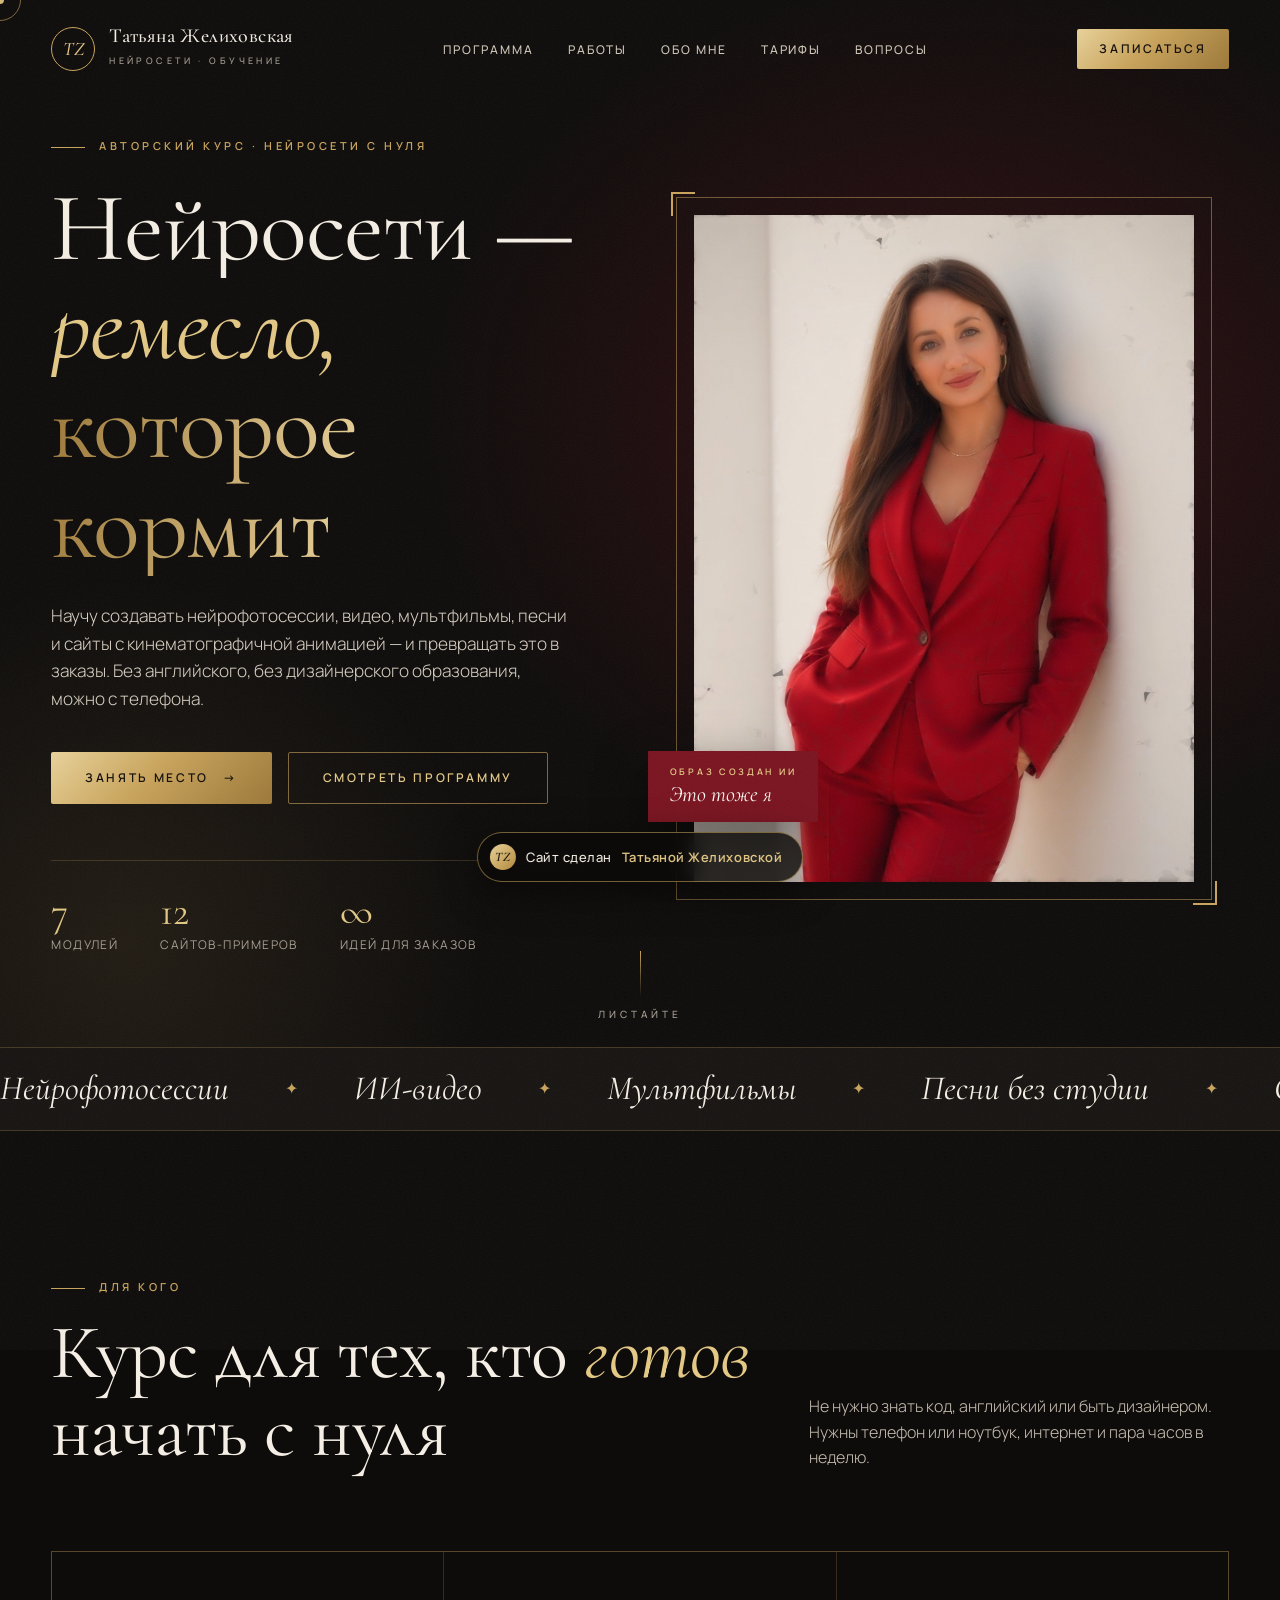
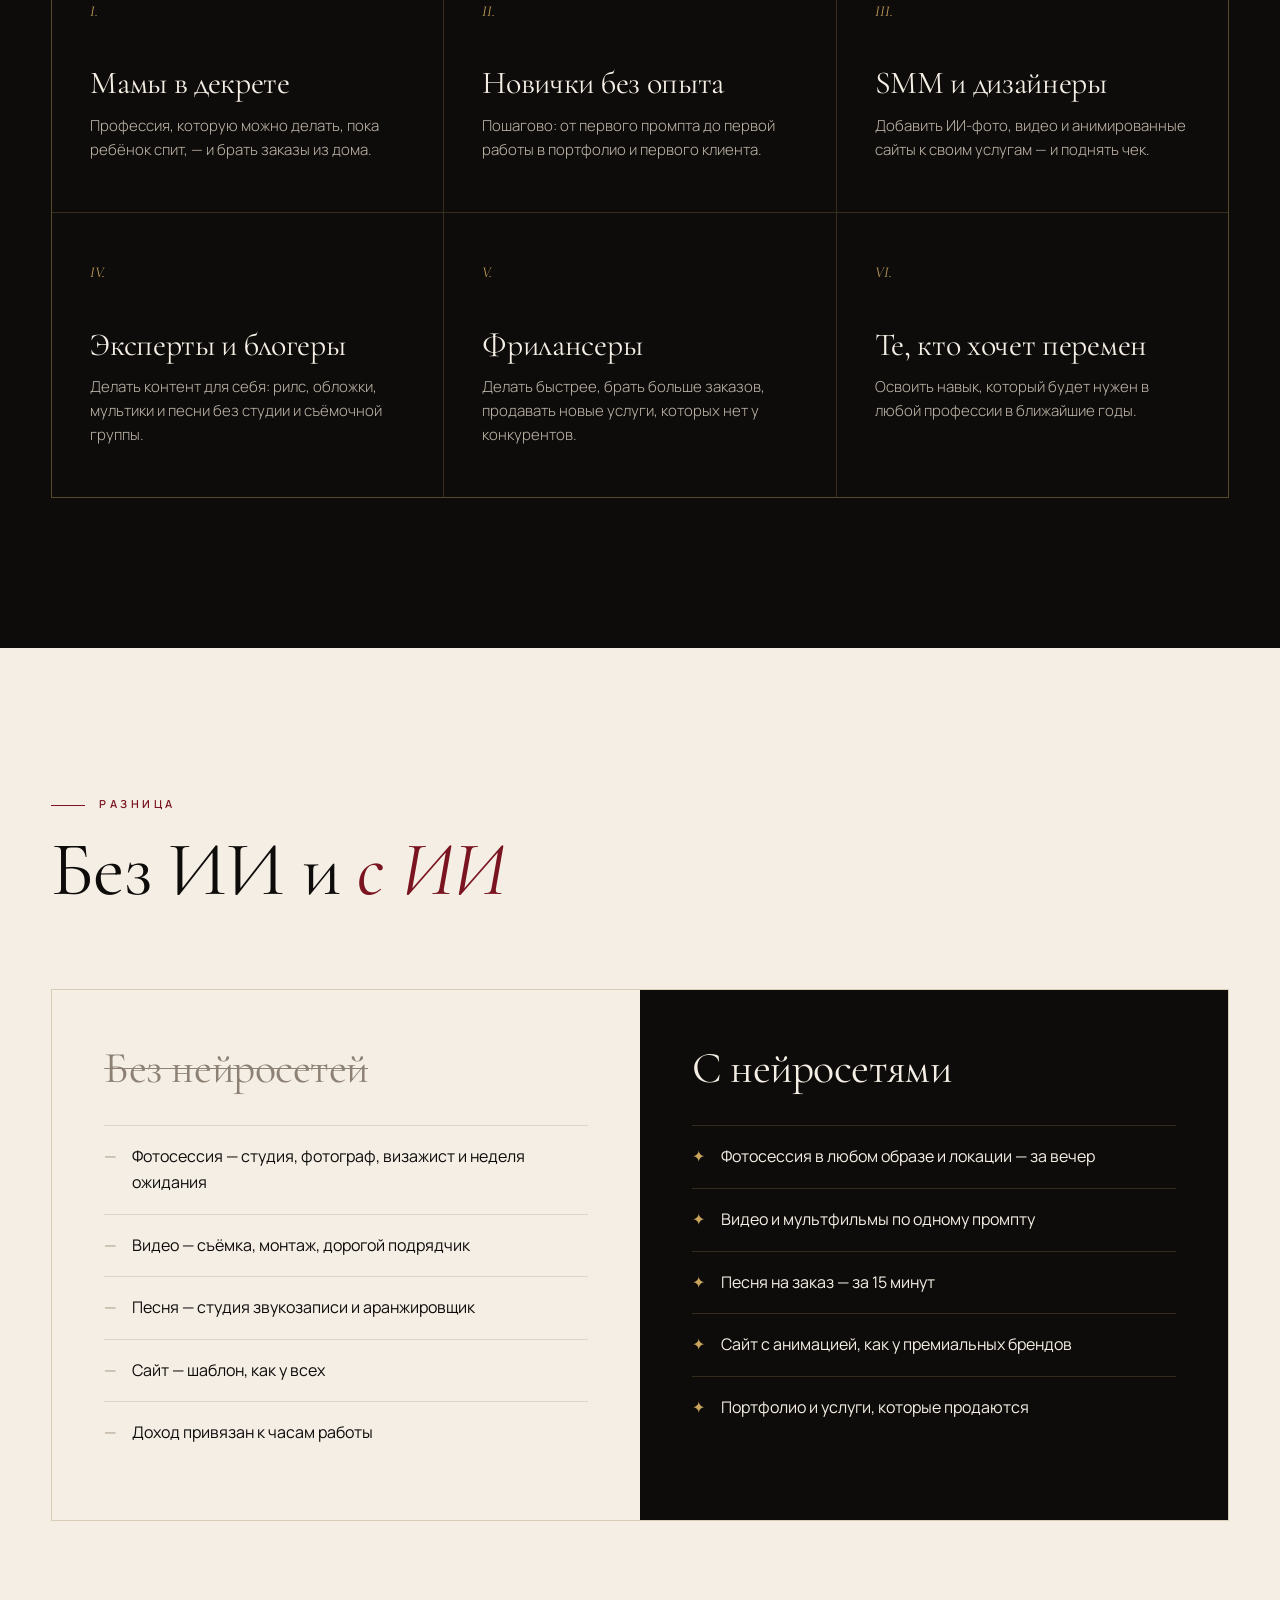
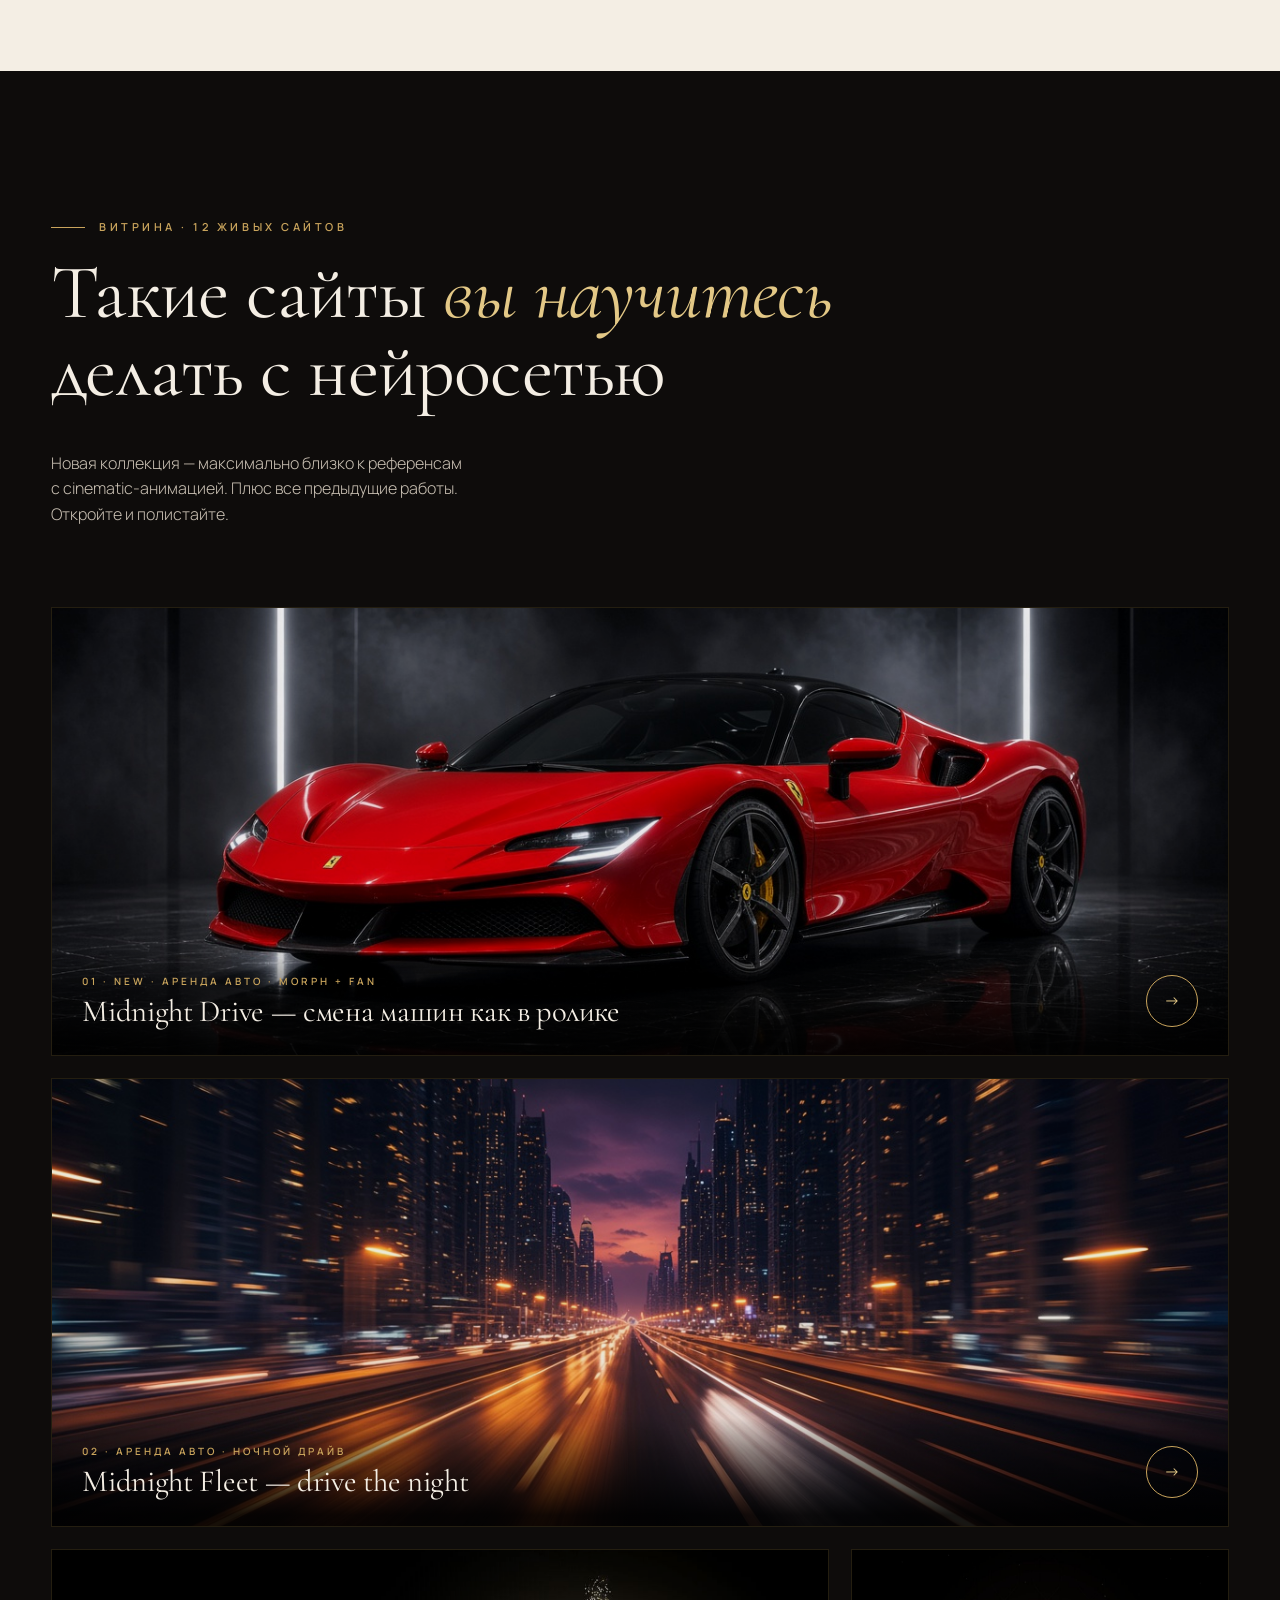
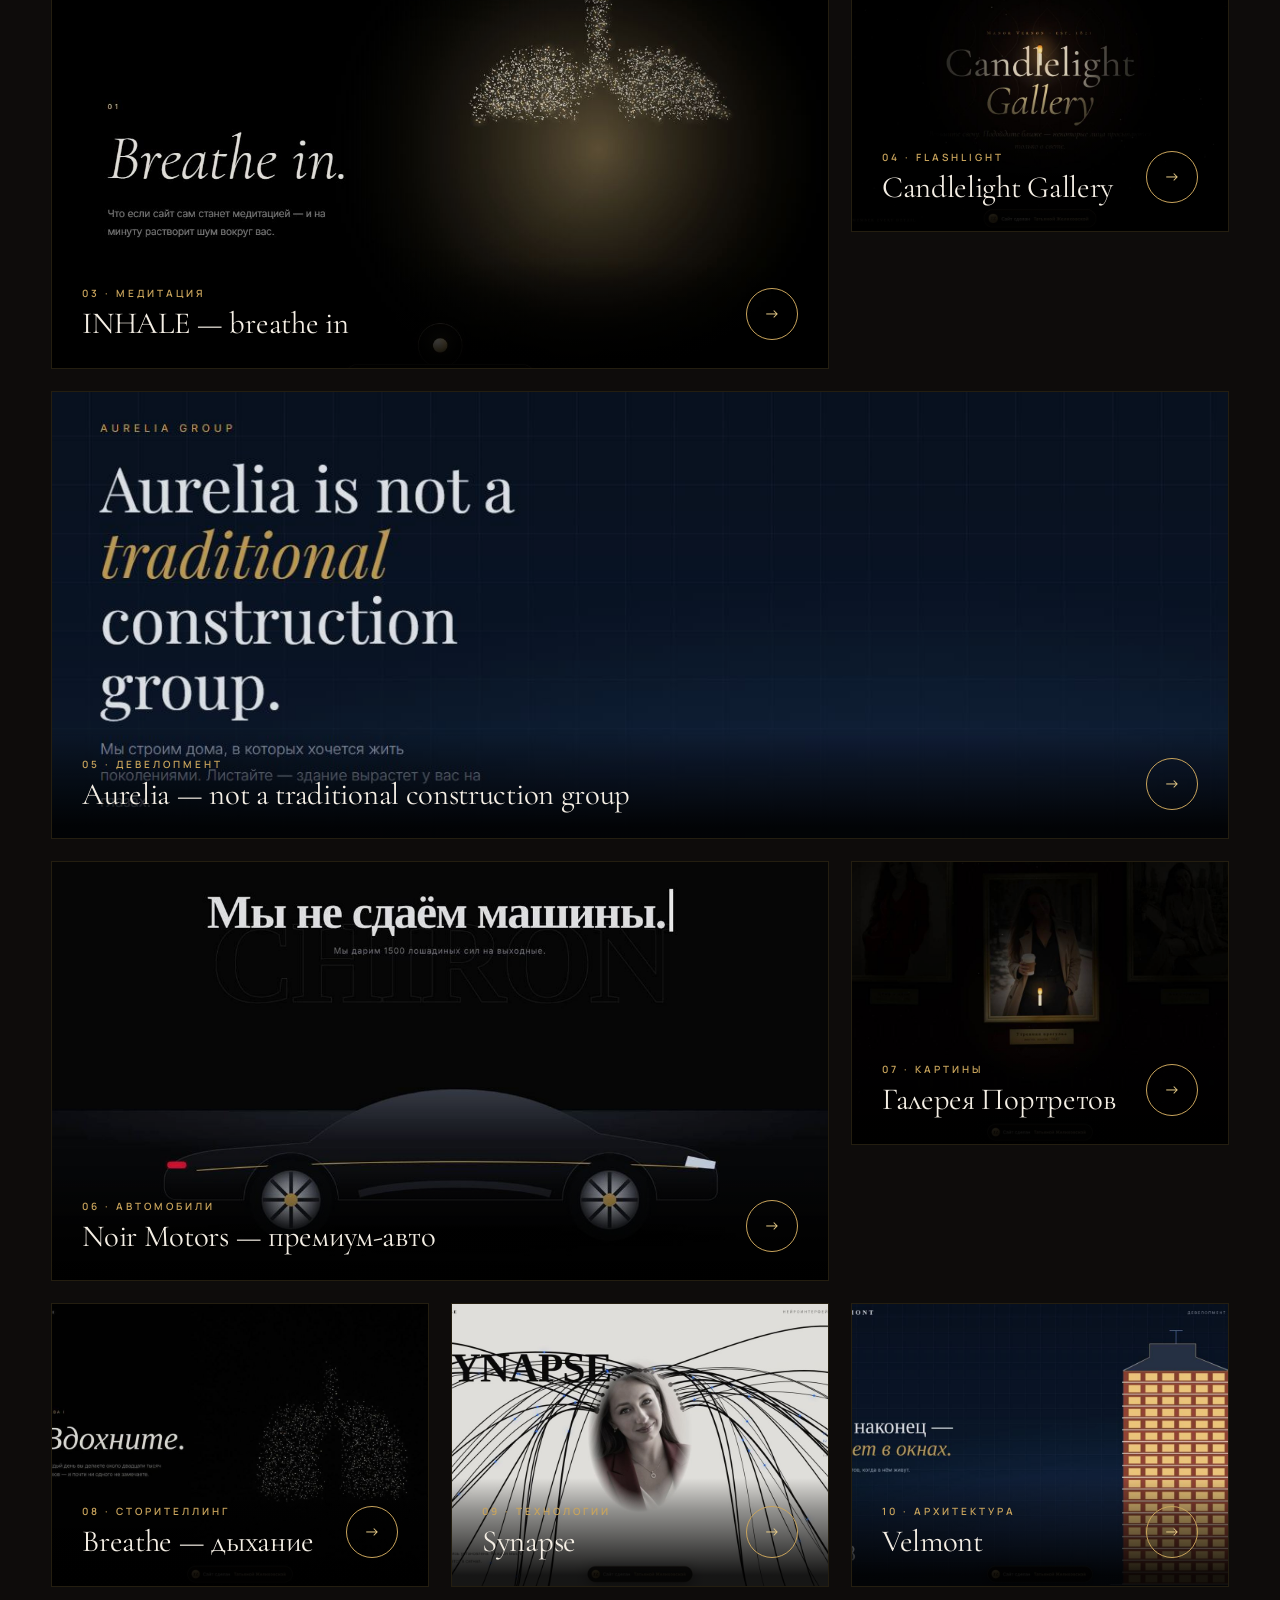
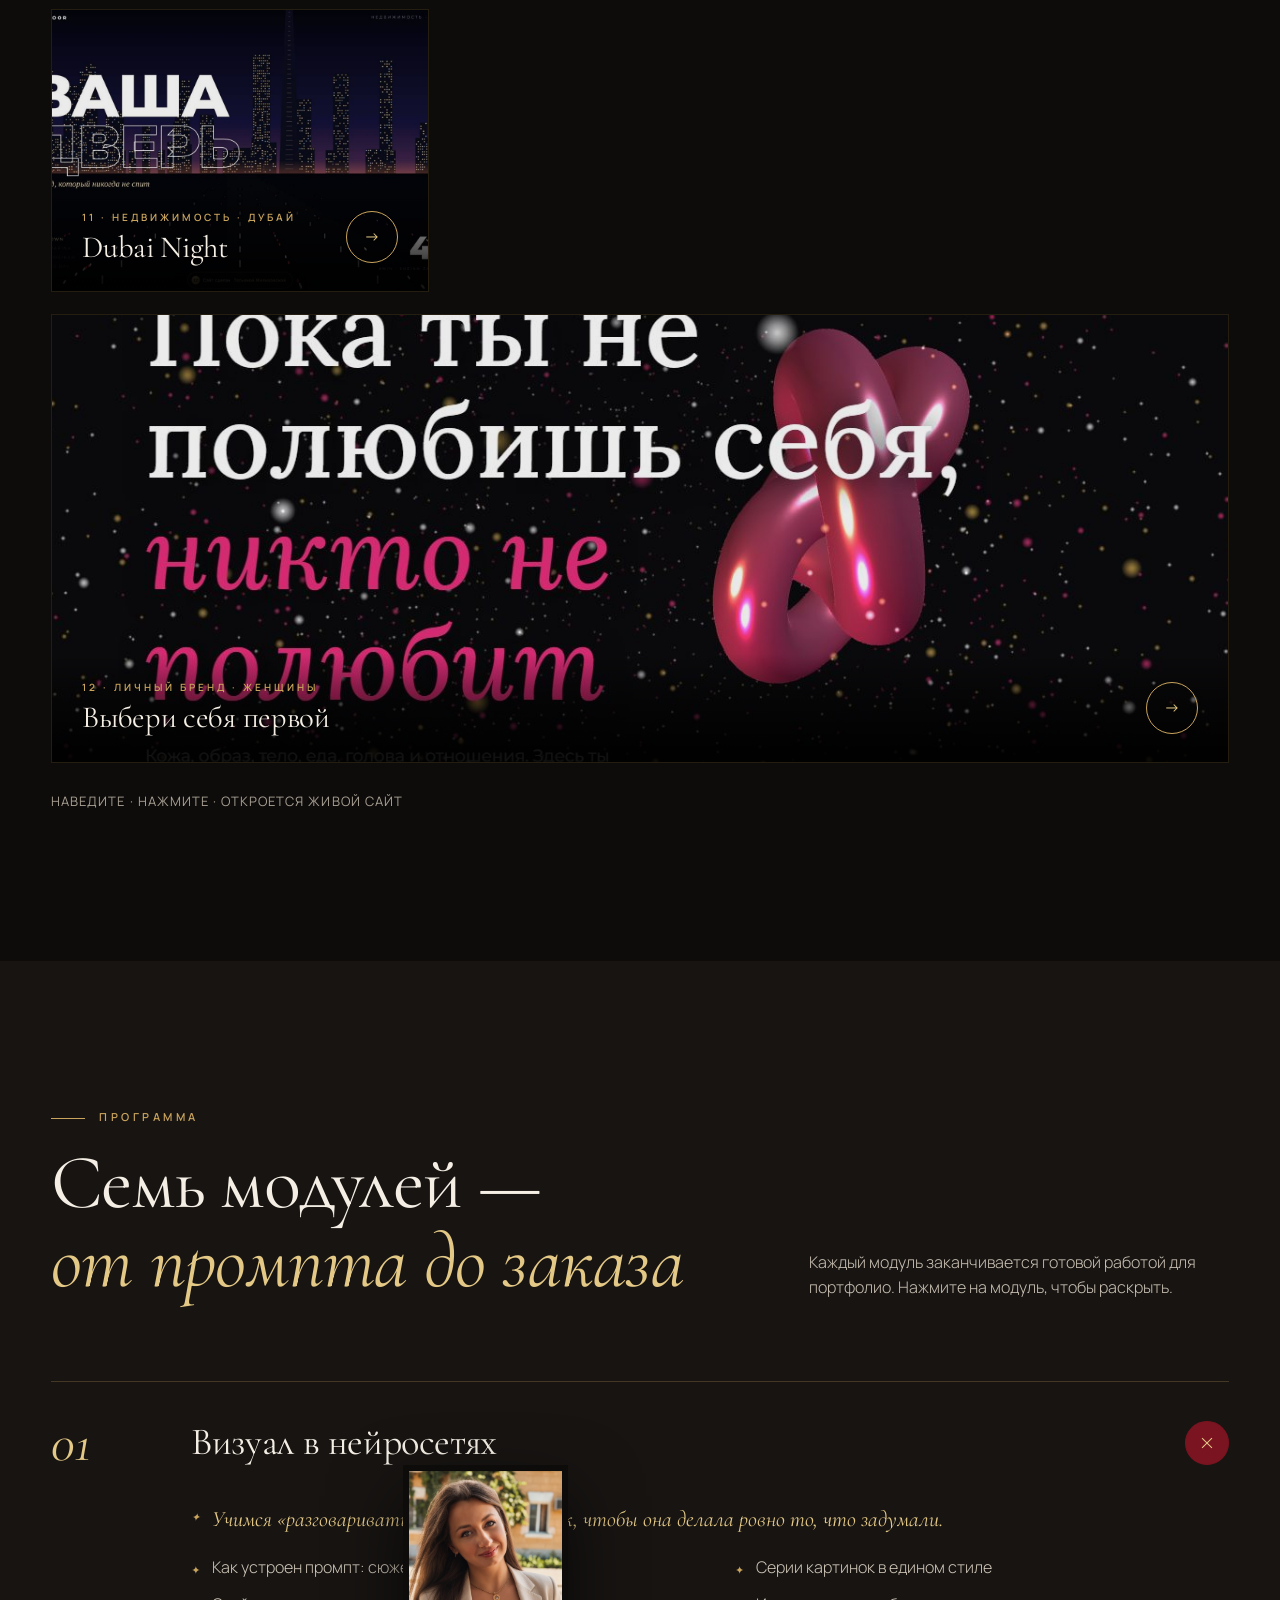
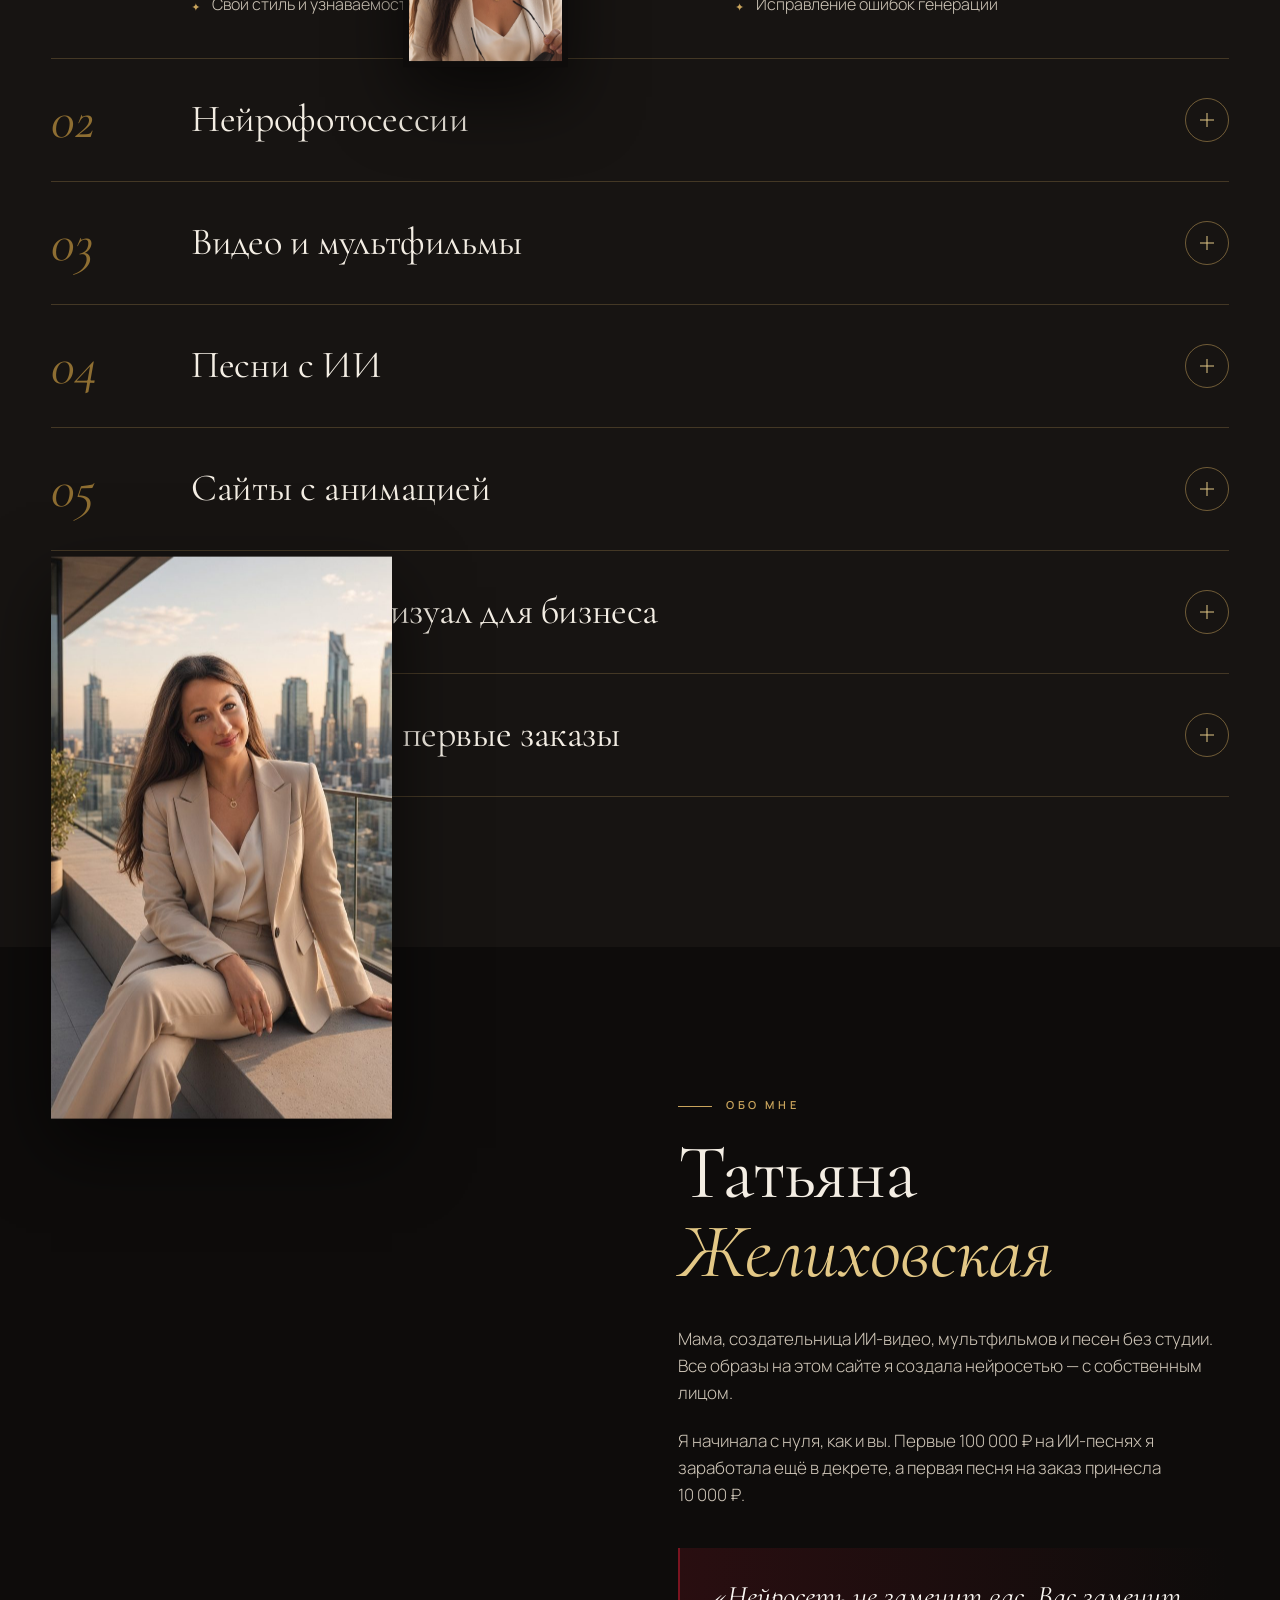
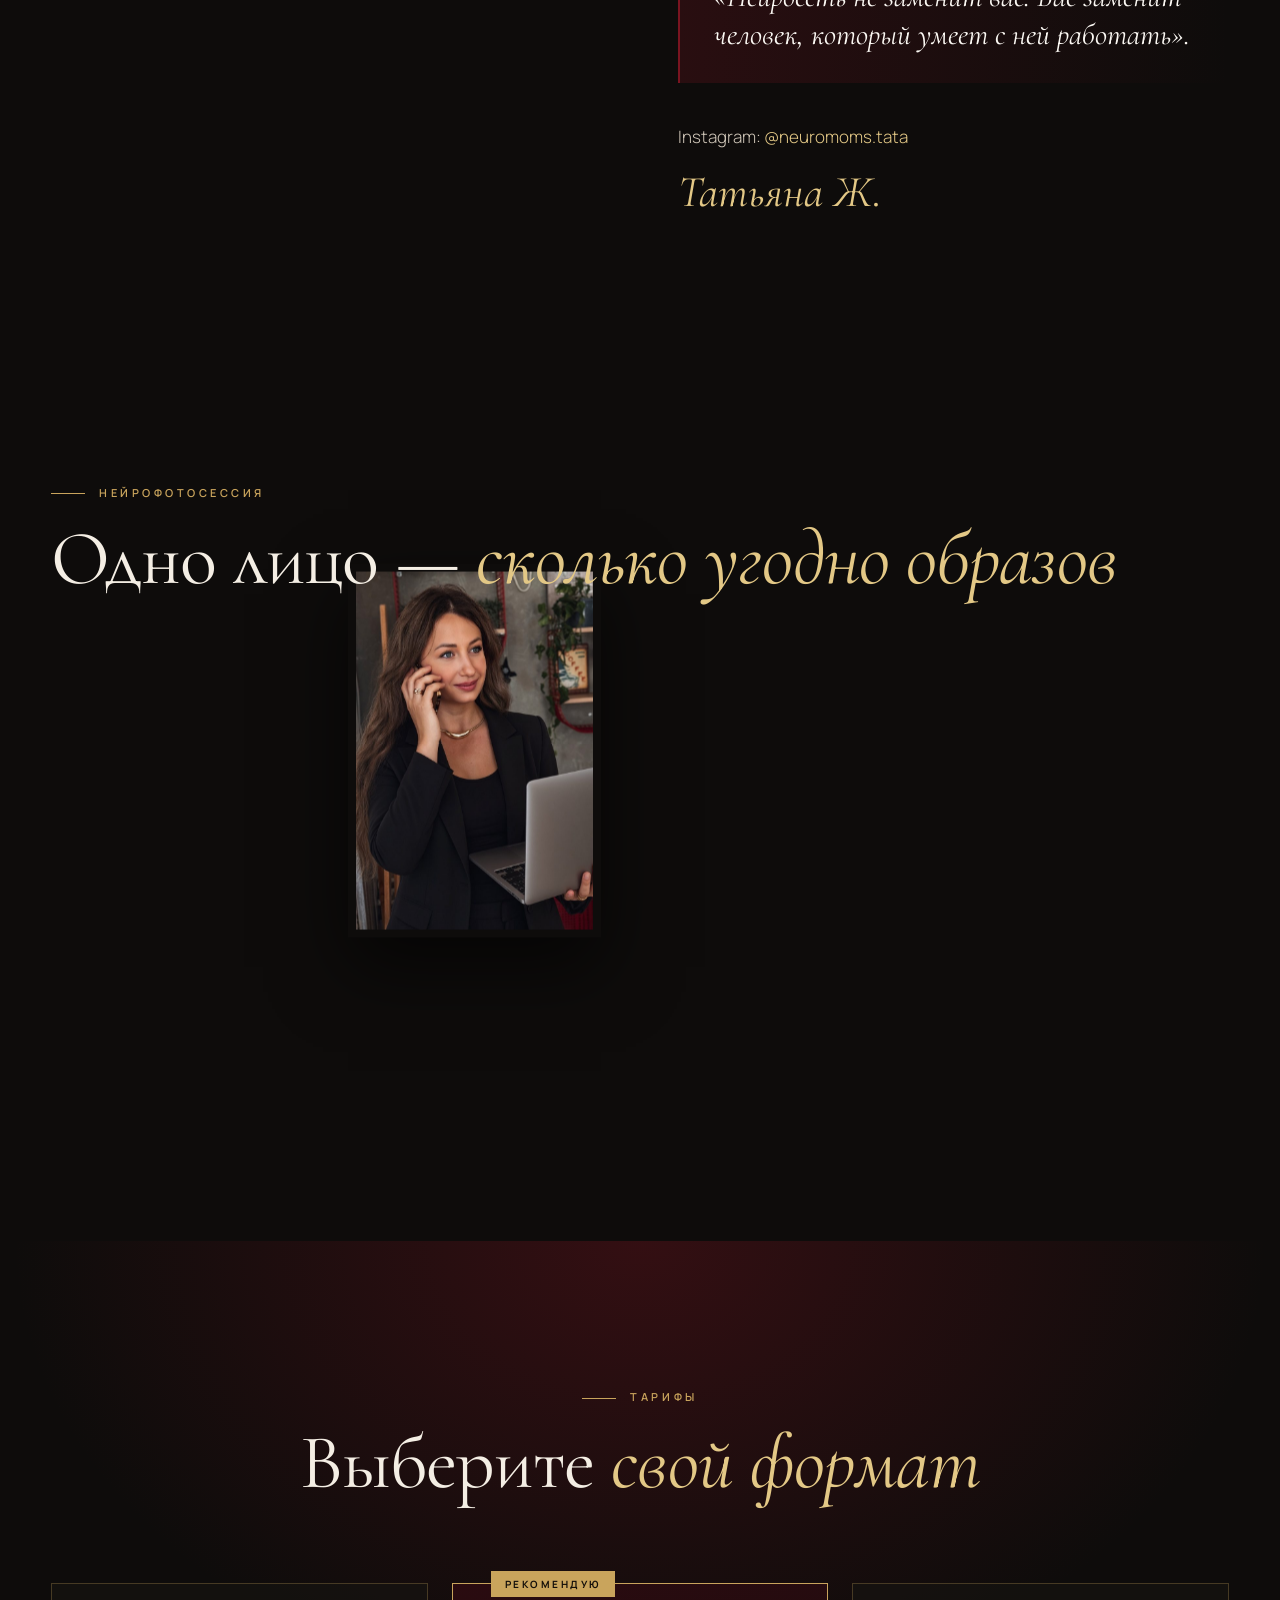
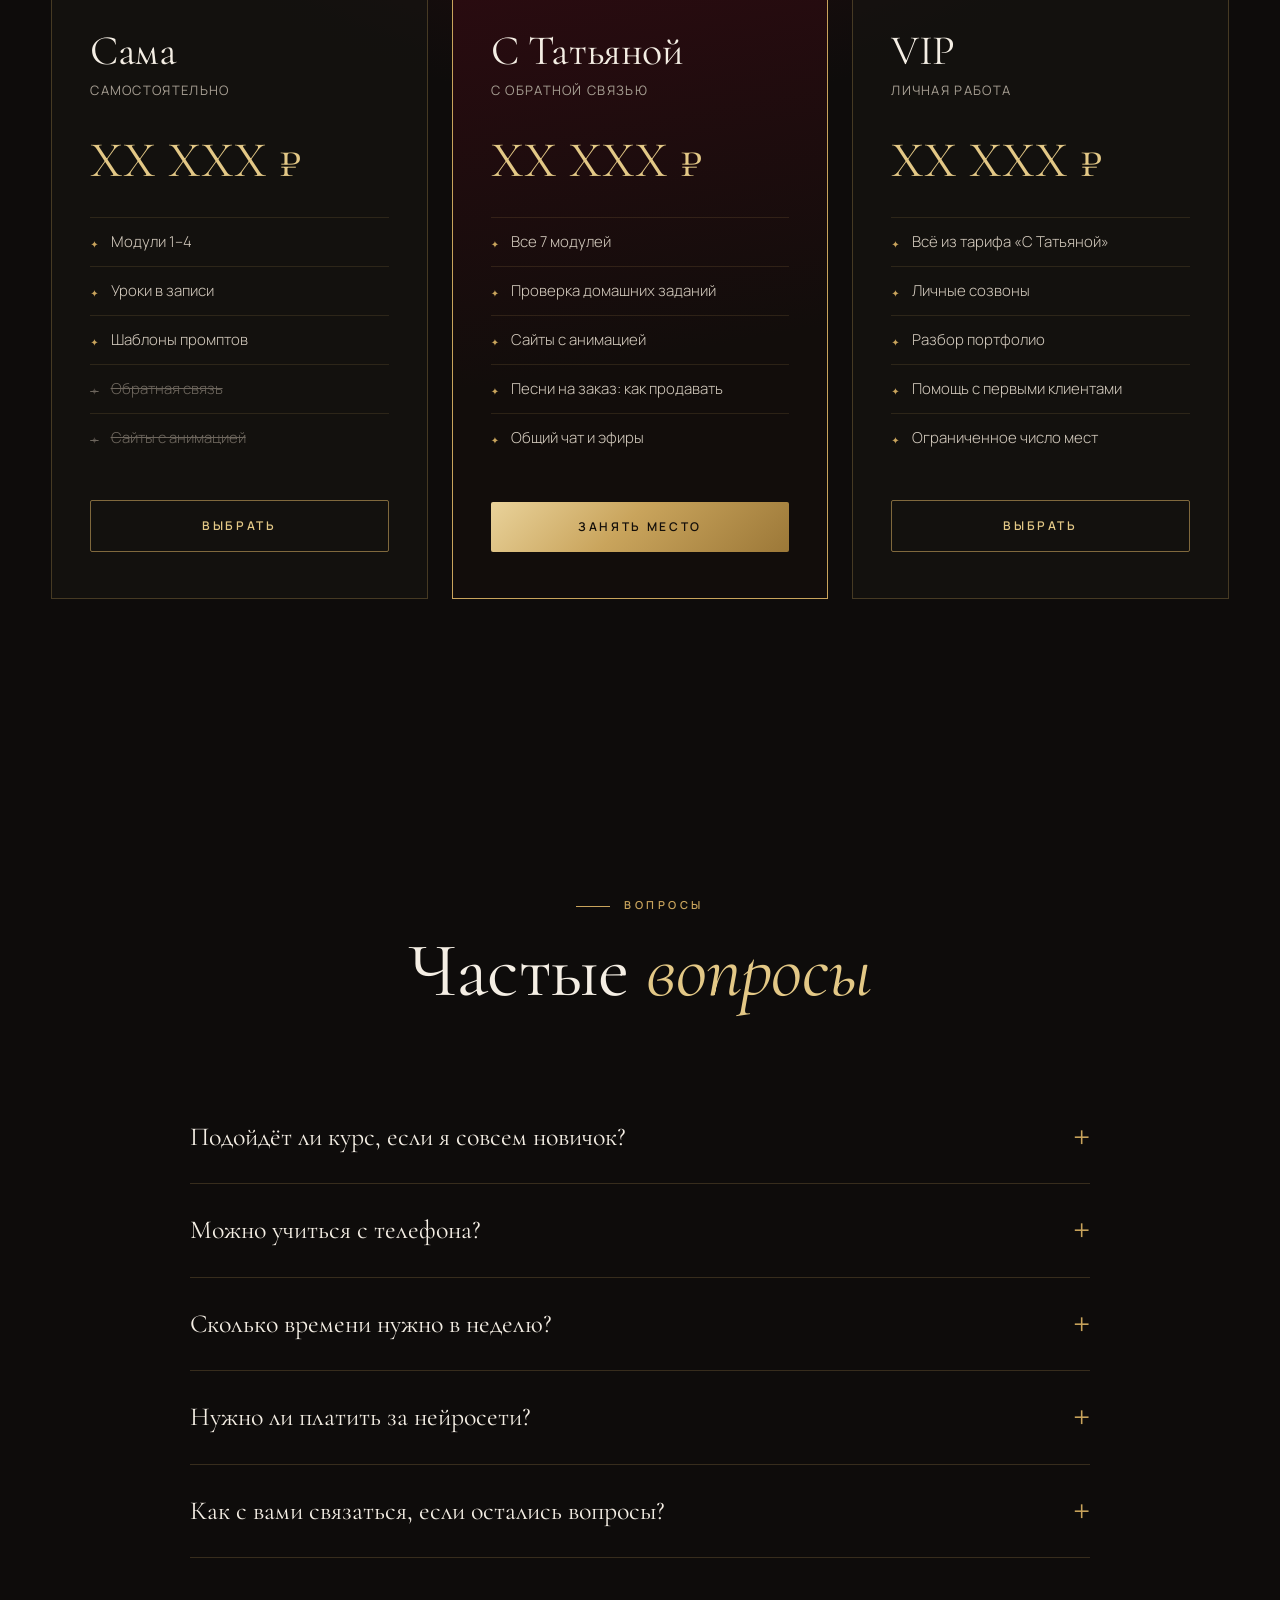
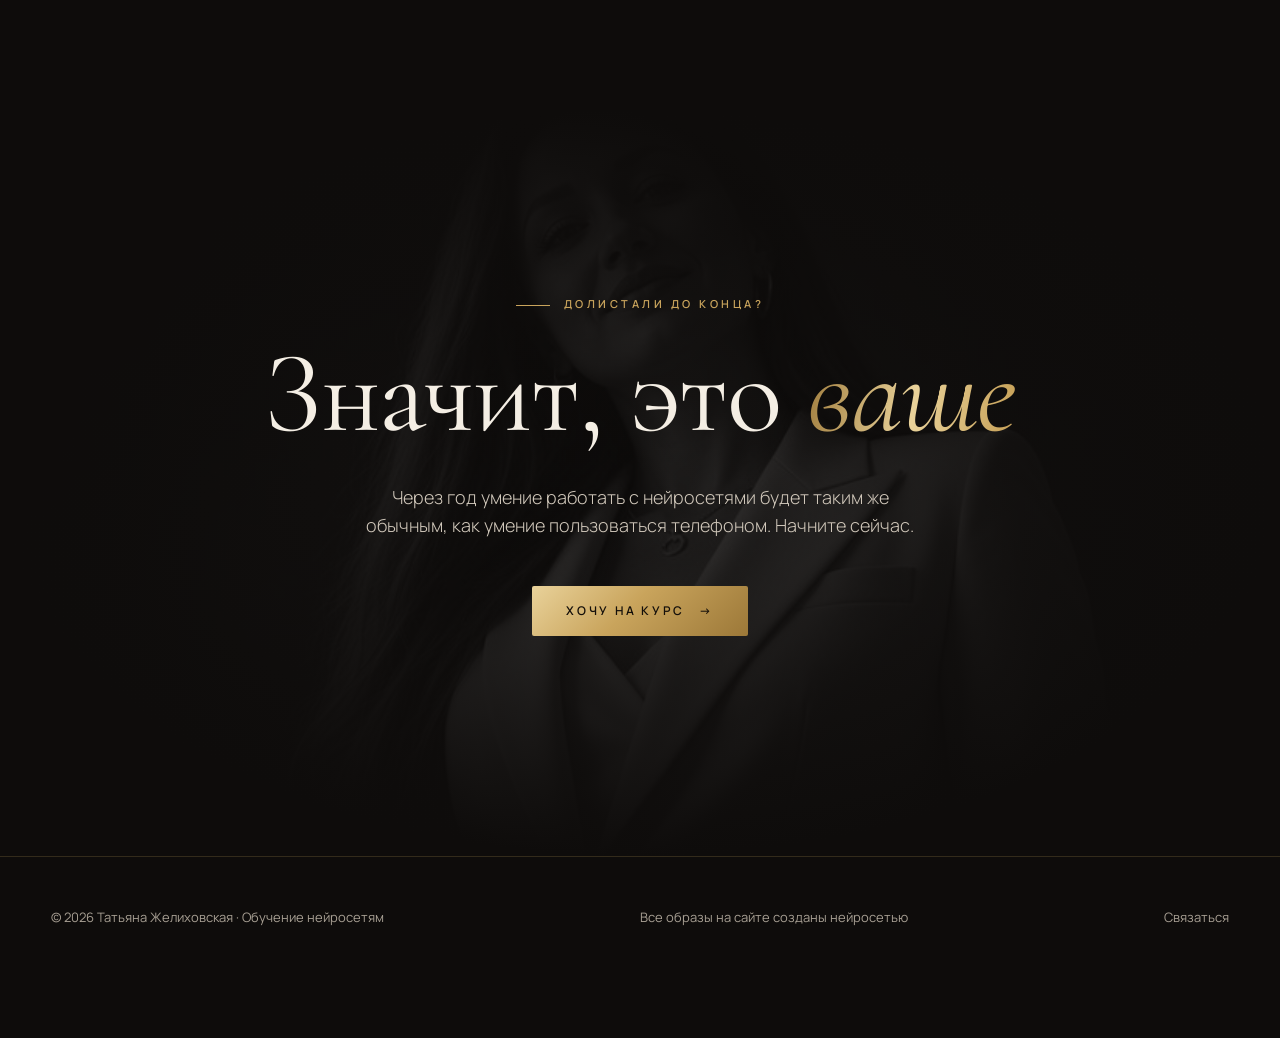
==== commit 930b0dc0: "Bump demo sites counter to 12" ====
--- a/index.html
+++ b/index.html
@@ -272,7 +272,7 @@
     </div>
     <div class="facts">
       <div><b data-count="7">0</b><span>модулей</span></div>
-      <div><b data-count="11">0</b><span>сайтов-примеров</span></div>
+      <div><b data-count="12">0</b><span>сайтов-примеров</span></div>
       <div><b>∞</b><span>идей для заказов</span></div>
     </div>
   </div>
